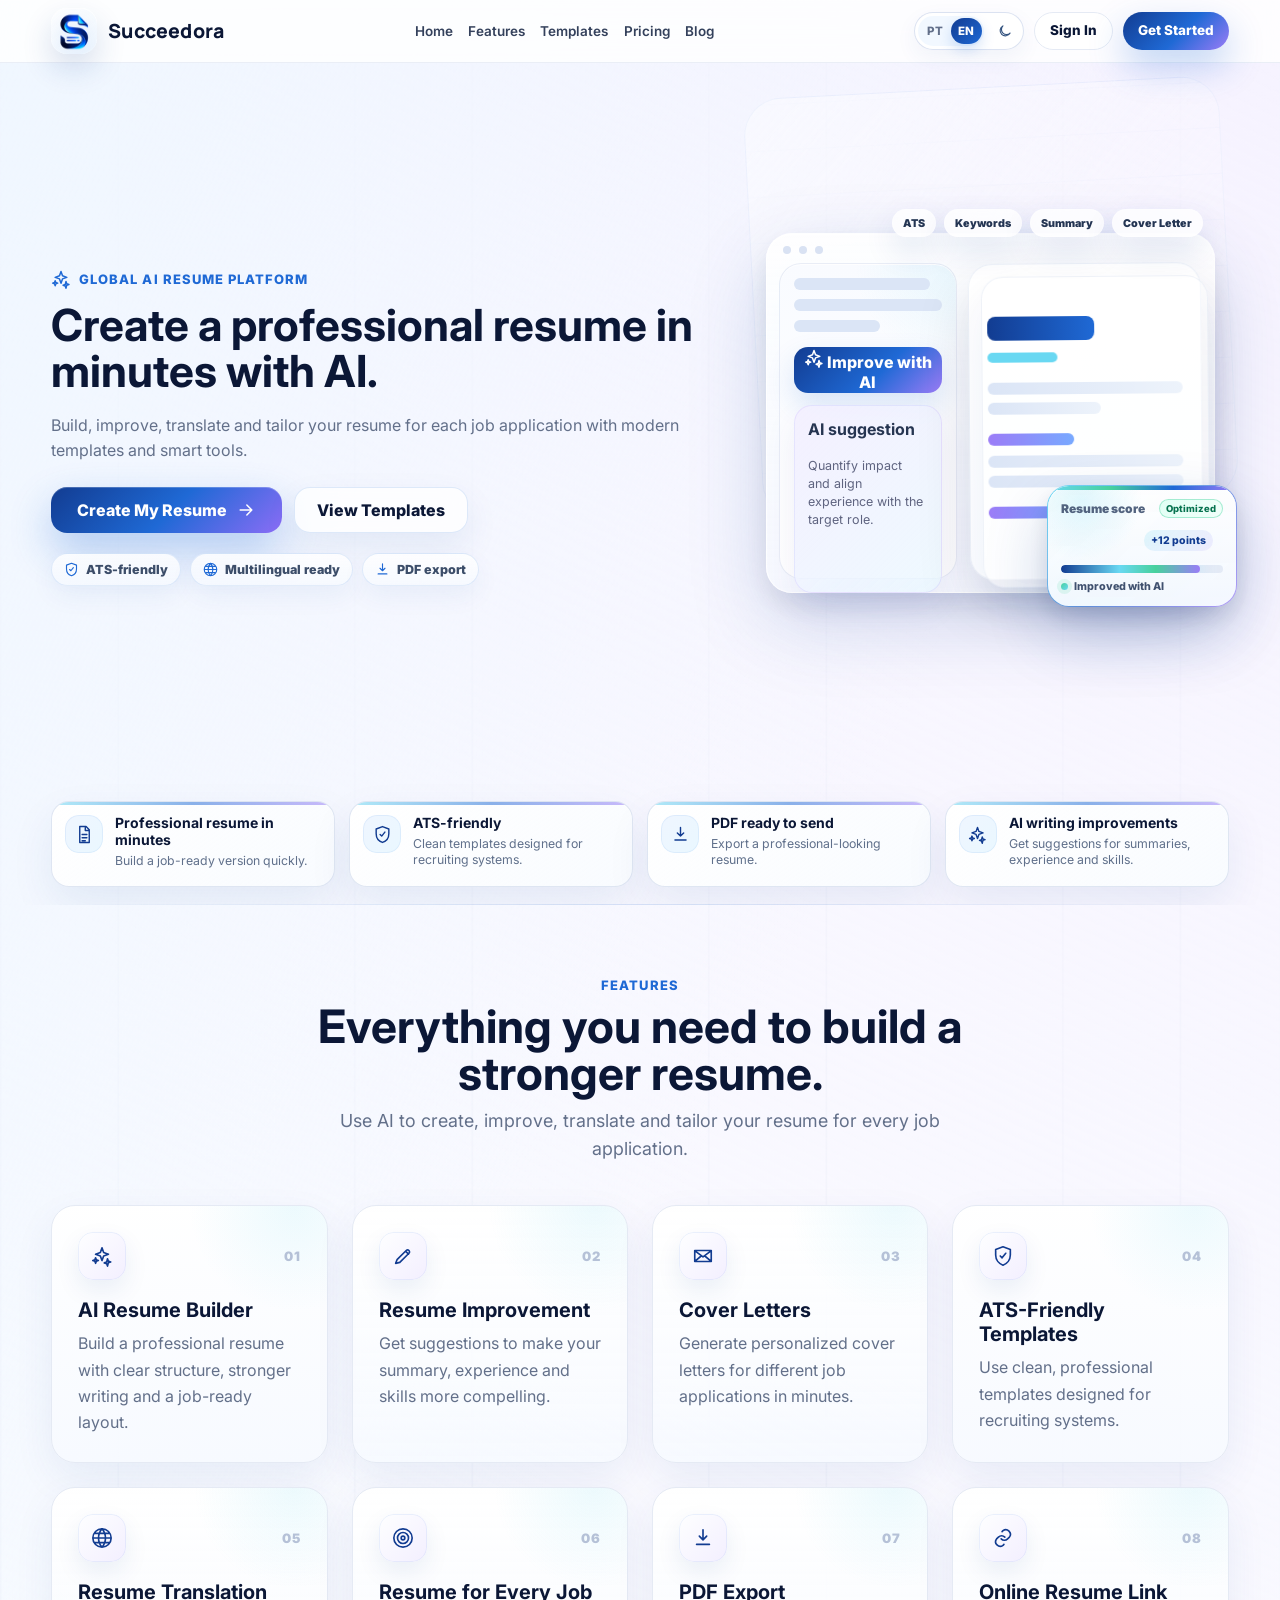
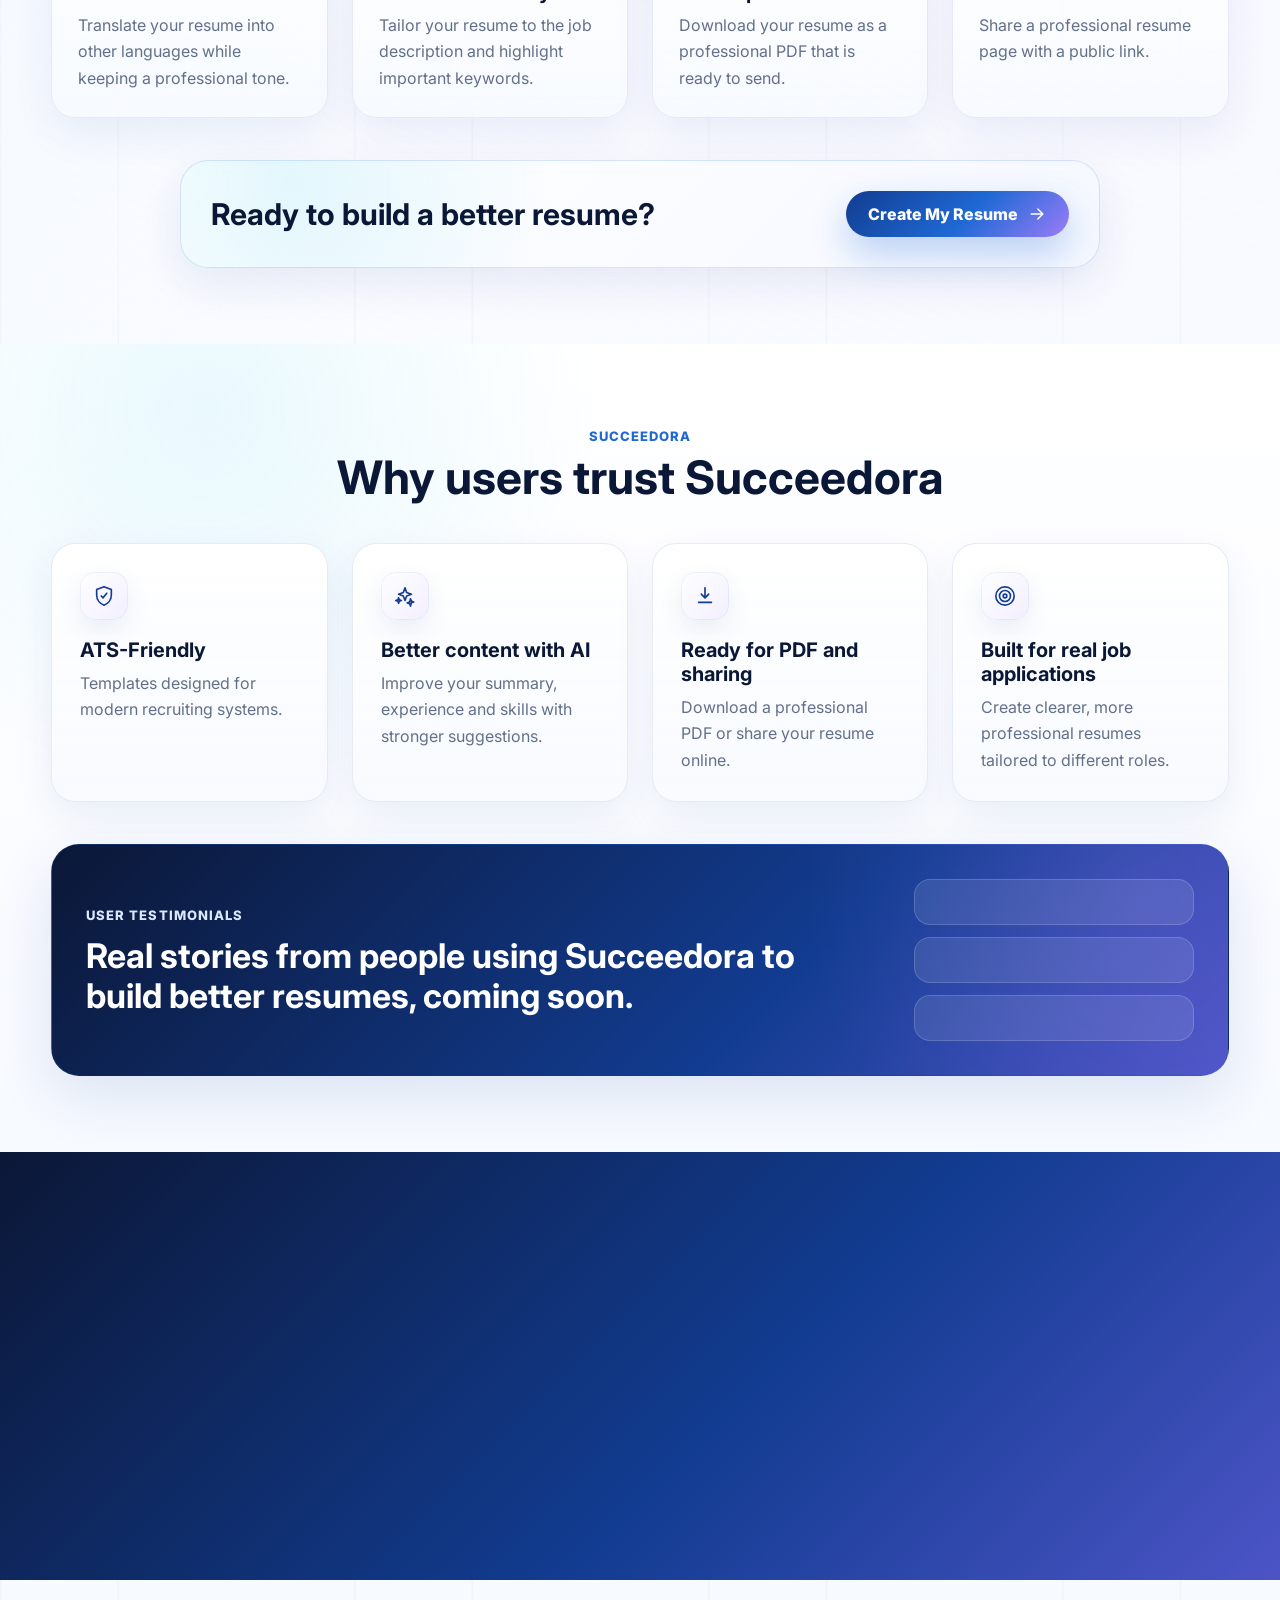
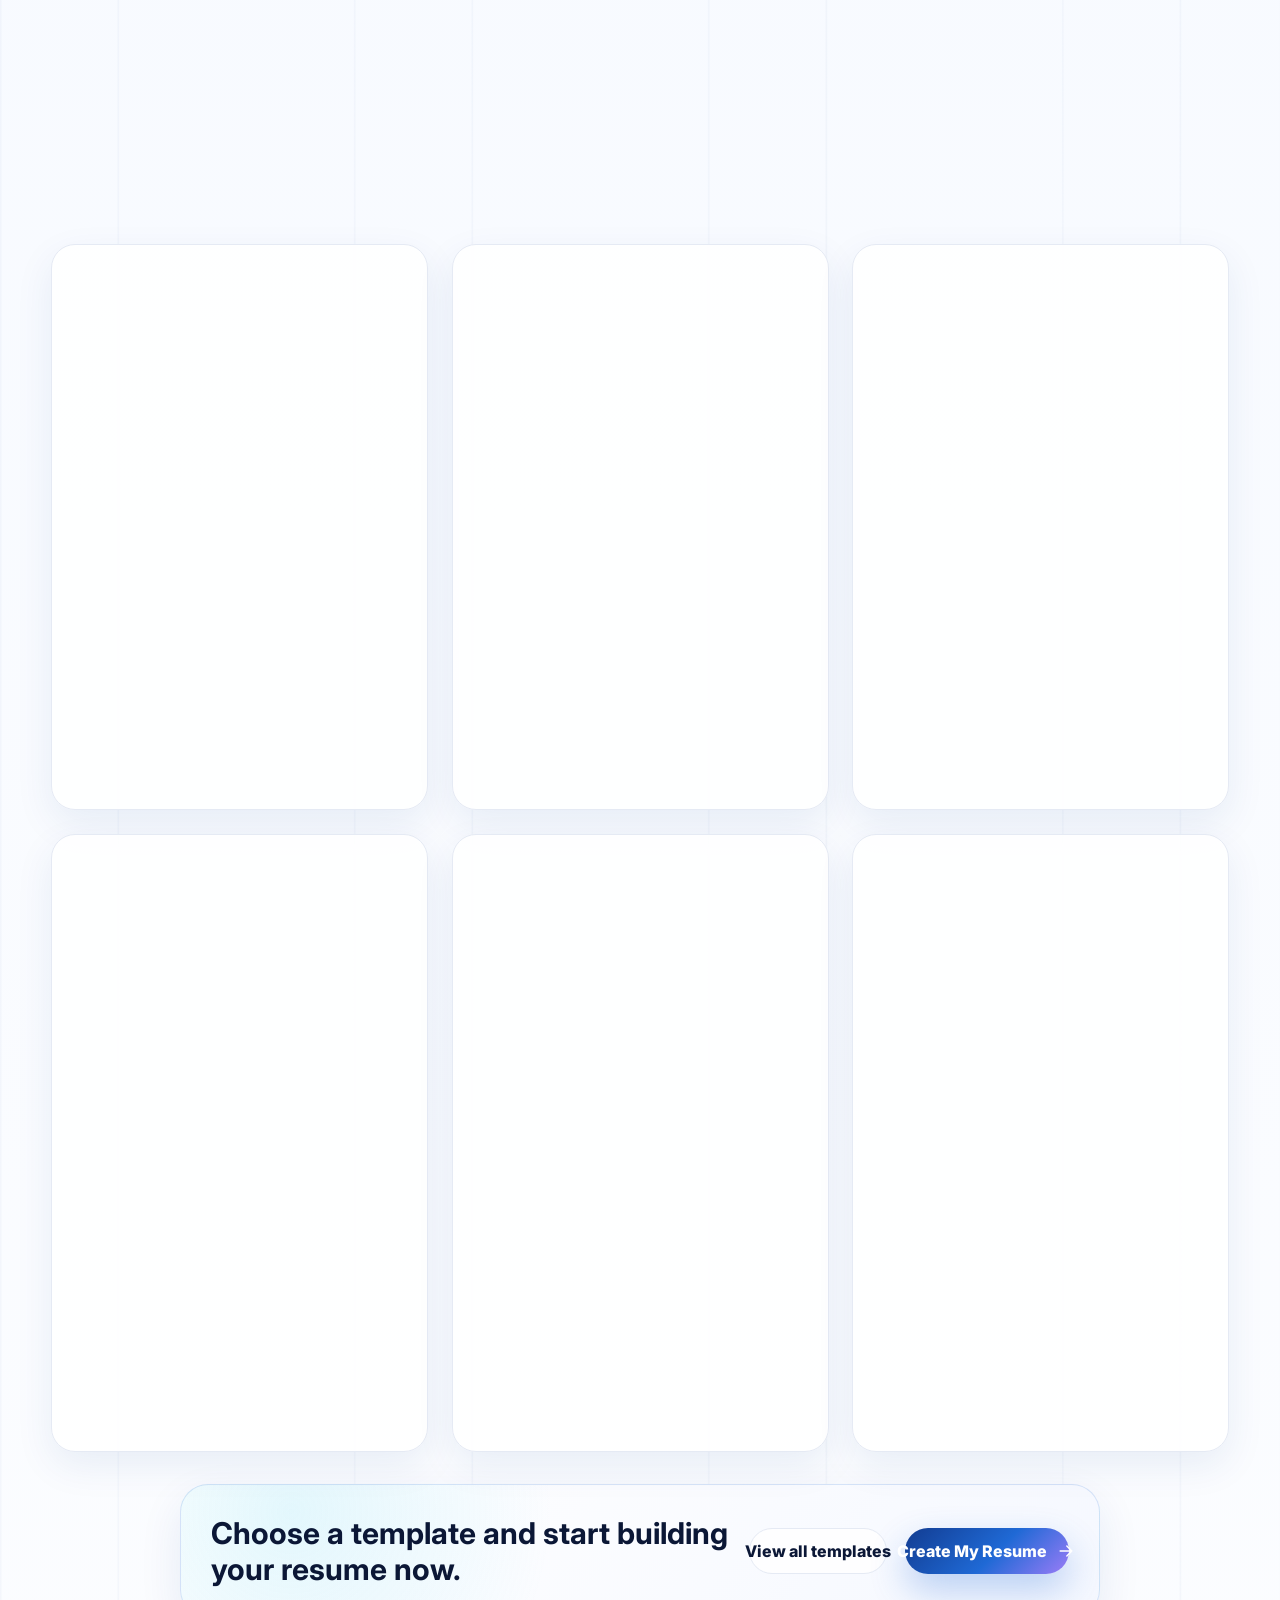
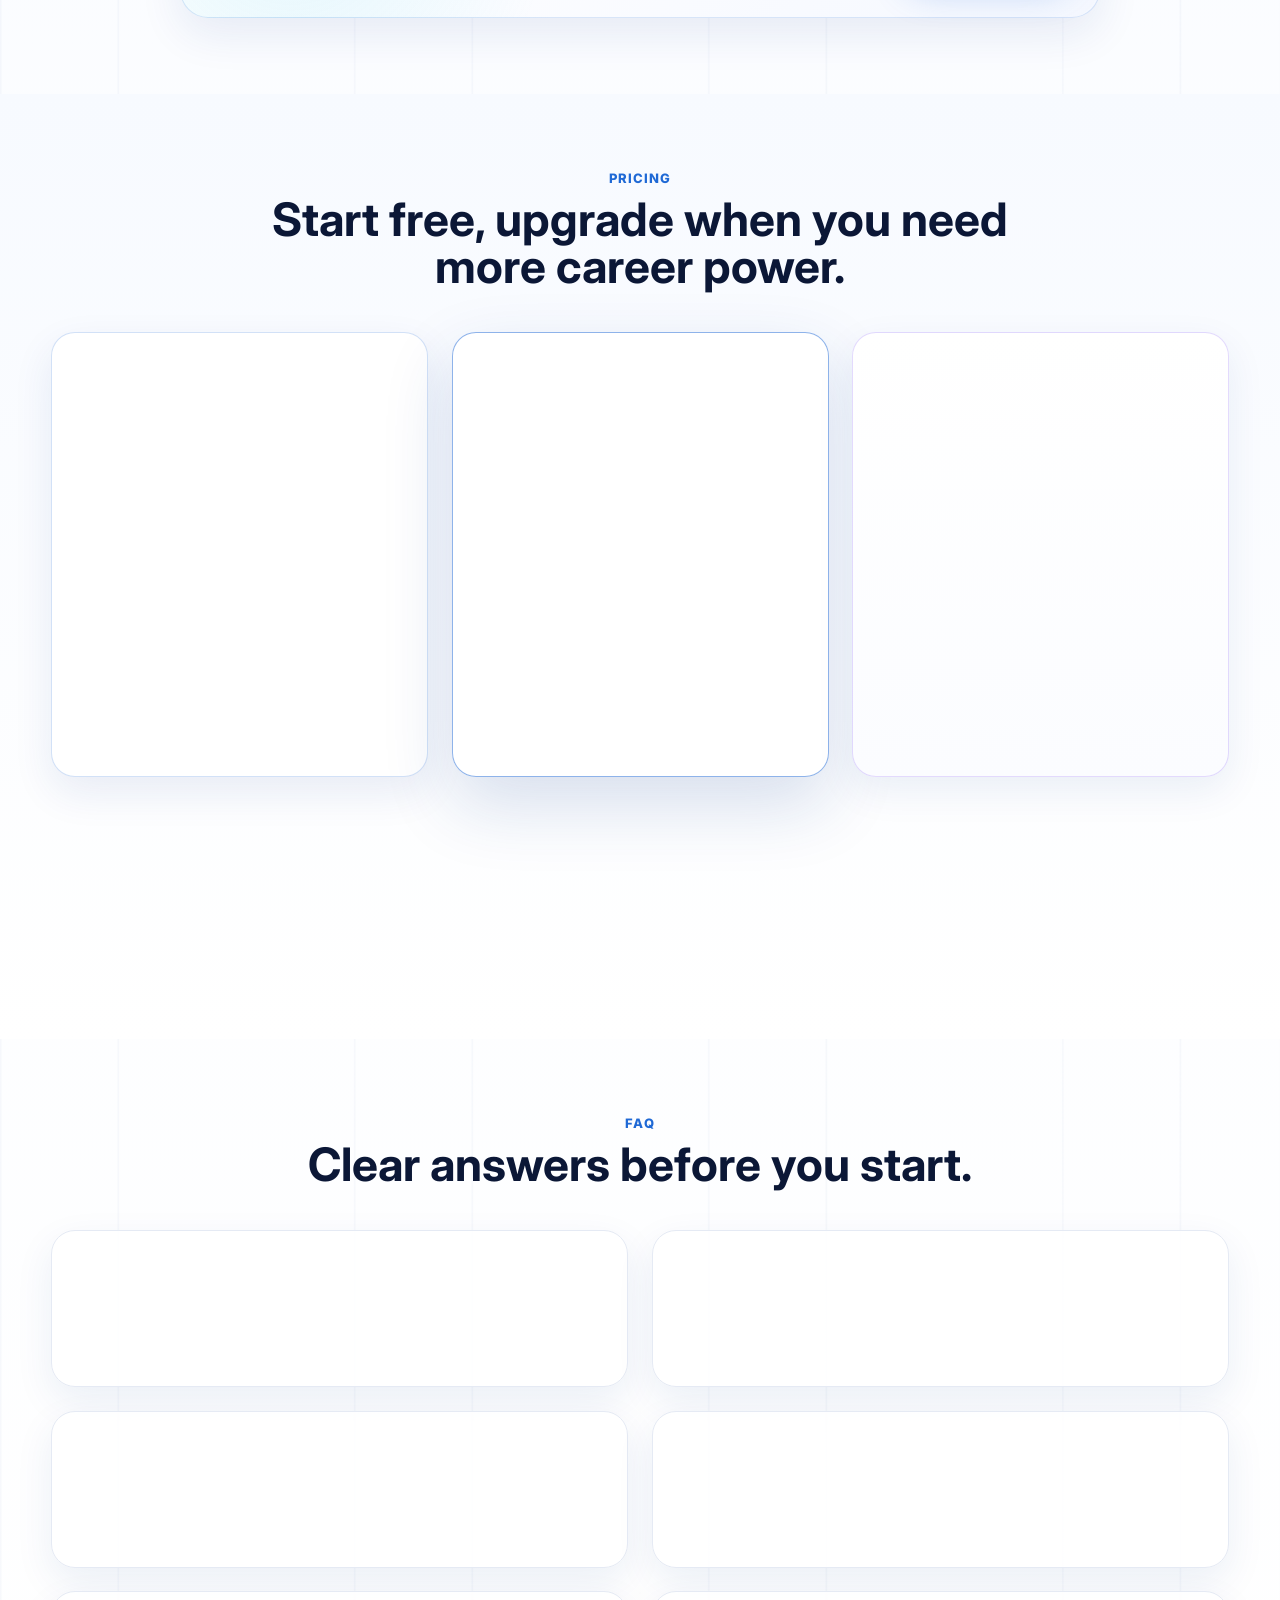
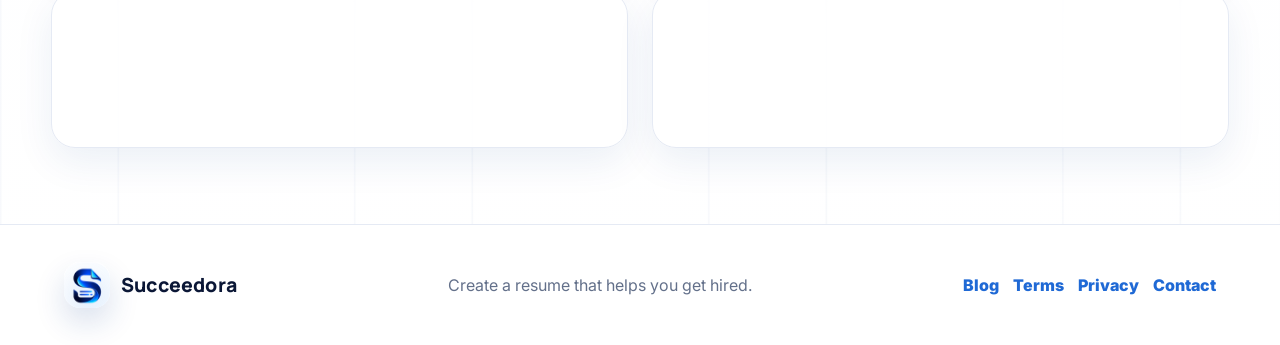
==== en/index.html @ 6a8d5c9b "feat: add dual currency Stripe checkout" ====
<!doctype html>
<html lang="en">
  <head>
    <meta charset="UTF-8" />
    <meta name="viewport" content="width=device-width, initial-scale=1.0" />
    <meta
      name="description"
      content="Create professional resumes, cover letters and organize your job applications with modern templates and smart tools."
    />
    <meta name="robots" content="index, follow" />
    <meta property="og:title" content="Succeedora — Professional Resume Builder" />
    <meta property="og:description" content="Create professional resumes, cover letters and organize your job applications with modern templates and smart tools." />
    <meta property="og:type" content="website" />
    <meta property="og:url" content="https://succeedora.com/en" />
    <meta name="twitter:card" content="summary" />
    <meta name="twitter:title" content="Succeedora — Professional Resume Builder" />
    <meta name="twitter:description" content="Create professional resumes, cover letters and organize your job applications with modern templates and smart tools." />
    <link rel="canonical" href="https://succeedora.com/en" />
    <link rel="alternate" hreflang="pt-BR" href="https://succeedora.com/pt" />
    <link rel="alternate" hreflang="en" href="https://succeedora.com/en" />
    <link rel="alternate" hreflang="x-default" href="https://succeedora.com/" />
    <title>Succeedora — Professional Resume Builder</title>
    <link rel="preconnect" href="https://fonts.googleapis.com" />
    <link rel="preconnect" href="https://fonts.gstatic.com" crossorigin />
    <link
      href="https://fonts.googleapis.com/css2?family=Inter:wght@400;500;600;700;800&family=Manrope:wght@700;800&display=swap"
      rel="stylesheet"
    />
    <link rel="icon" type="image/png" sizes="192x192" href="../assets/brand/succeedora-favicon-192.png" />
    <link rel="apple-touch-icon" sizes="192x192" href="../assets/brand/succeedora-favicon-192.png" />
    <link rel="stylesheet" href="../styles.css" />
    <script>
      window.va = window.va || function () { (window.vaq = window.vaq || []).push(arguments); };
    </script>
    <script>
      window.addEventListener("load", () => {
        if (window.location.protocol !== "http:" && window.location.protocol !== "https:") return;
        const loadScript = (src) => {
          const script = document.createElement("script");
          script.src = src;
          script.defer = true;
          document.head.appendChild(script);
        };
        window.requestIdleCallback ? window.requestIdleCallback(() => {
          loadScript("/_vercel/insights/script.js");
          loadScript("/_vercel/speed-insights/script.js");
        }) : window.setTimeout(() => {
          loadScript("/_vercel/insights/script.js");
          loadScript("/_vercel/speed-insights/script.js");
        }, 1200);
      });
    </script>
  </head>
  <body>
    <div id="app"></div>
    <script src="../app.js"></script>
  </body>
</html>
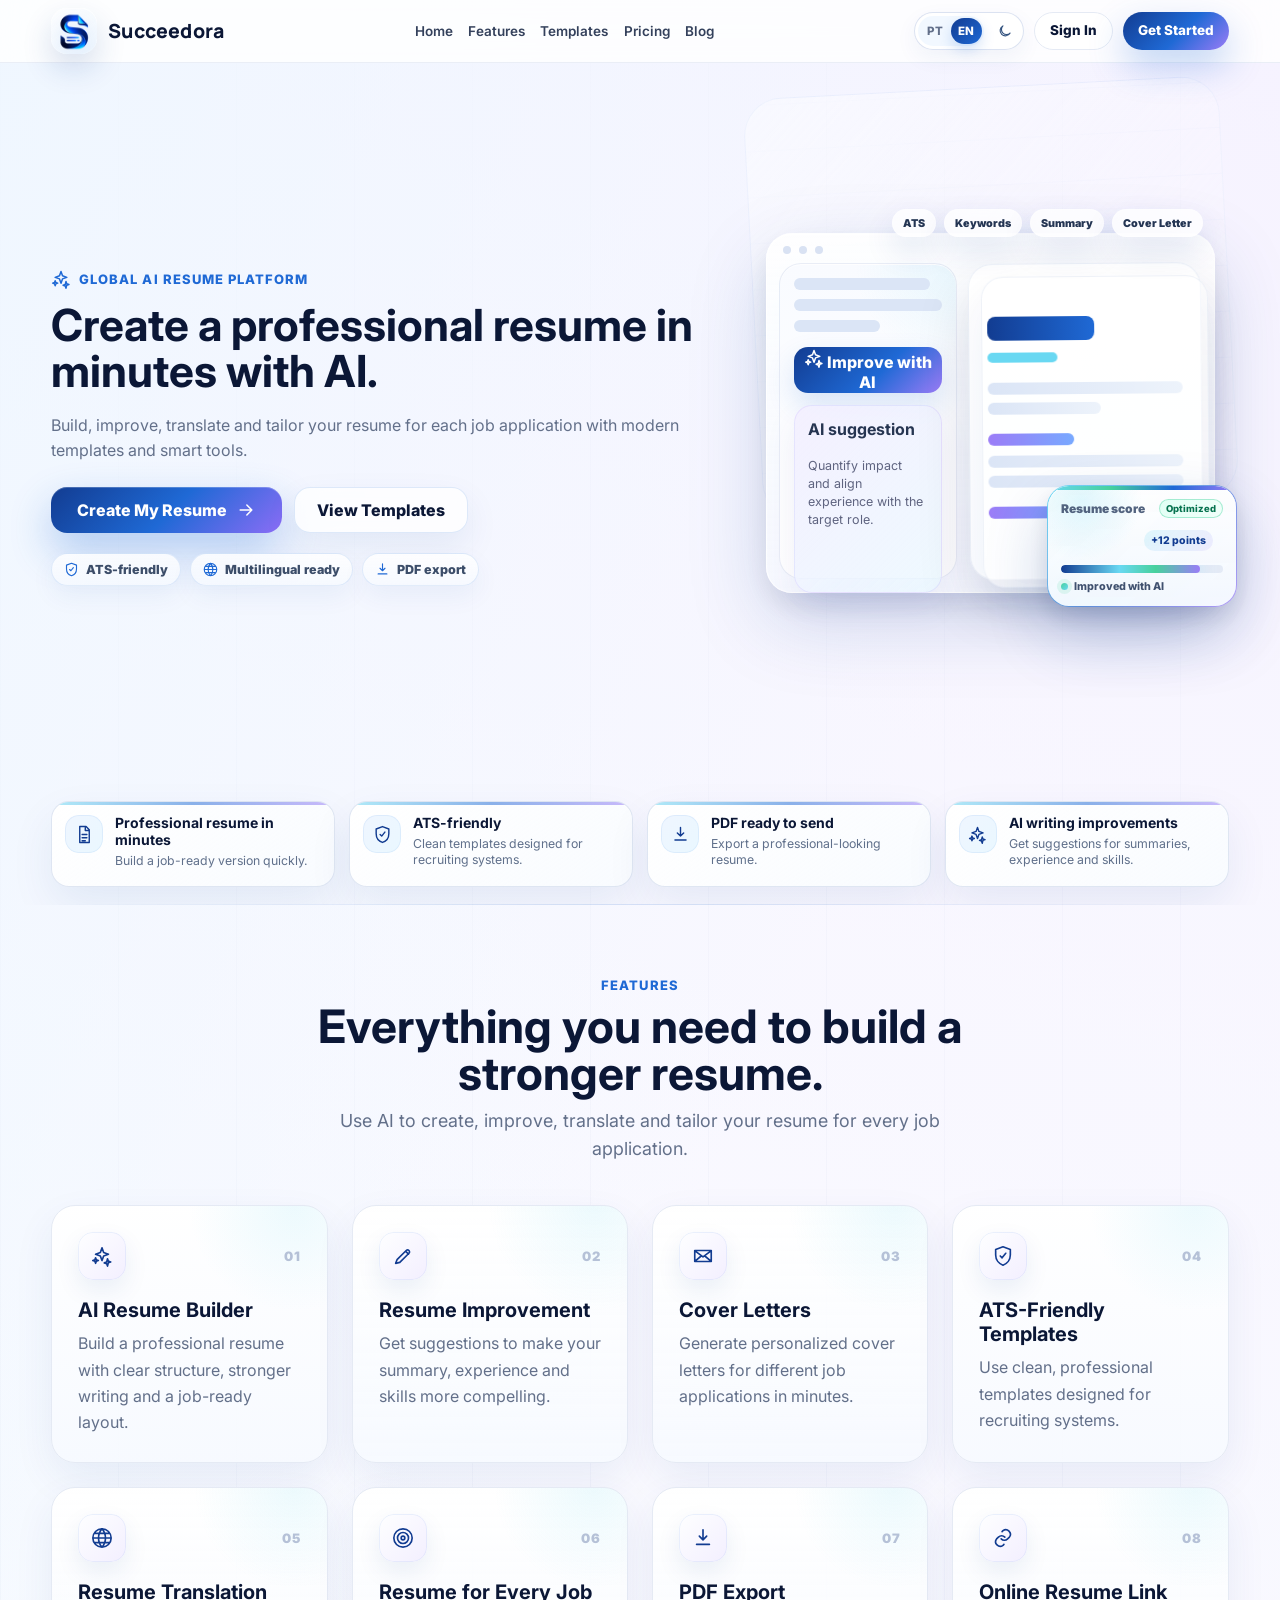
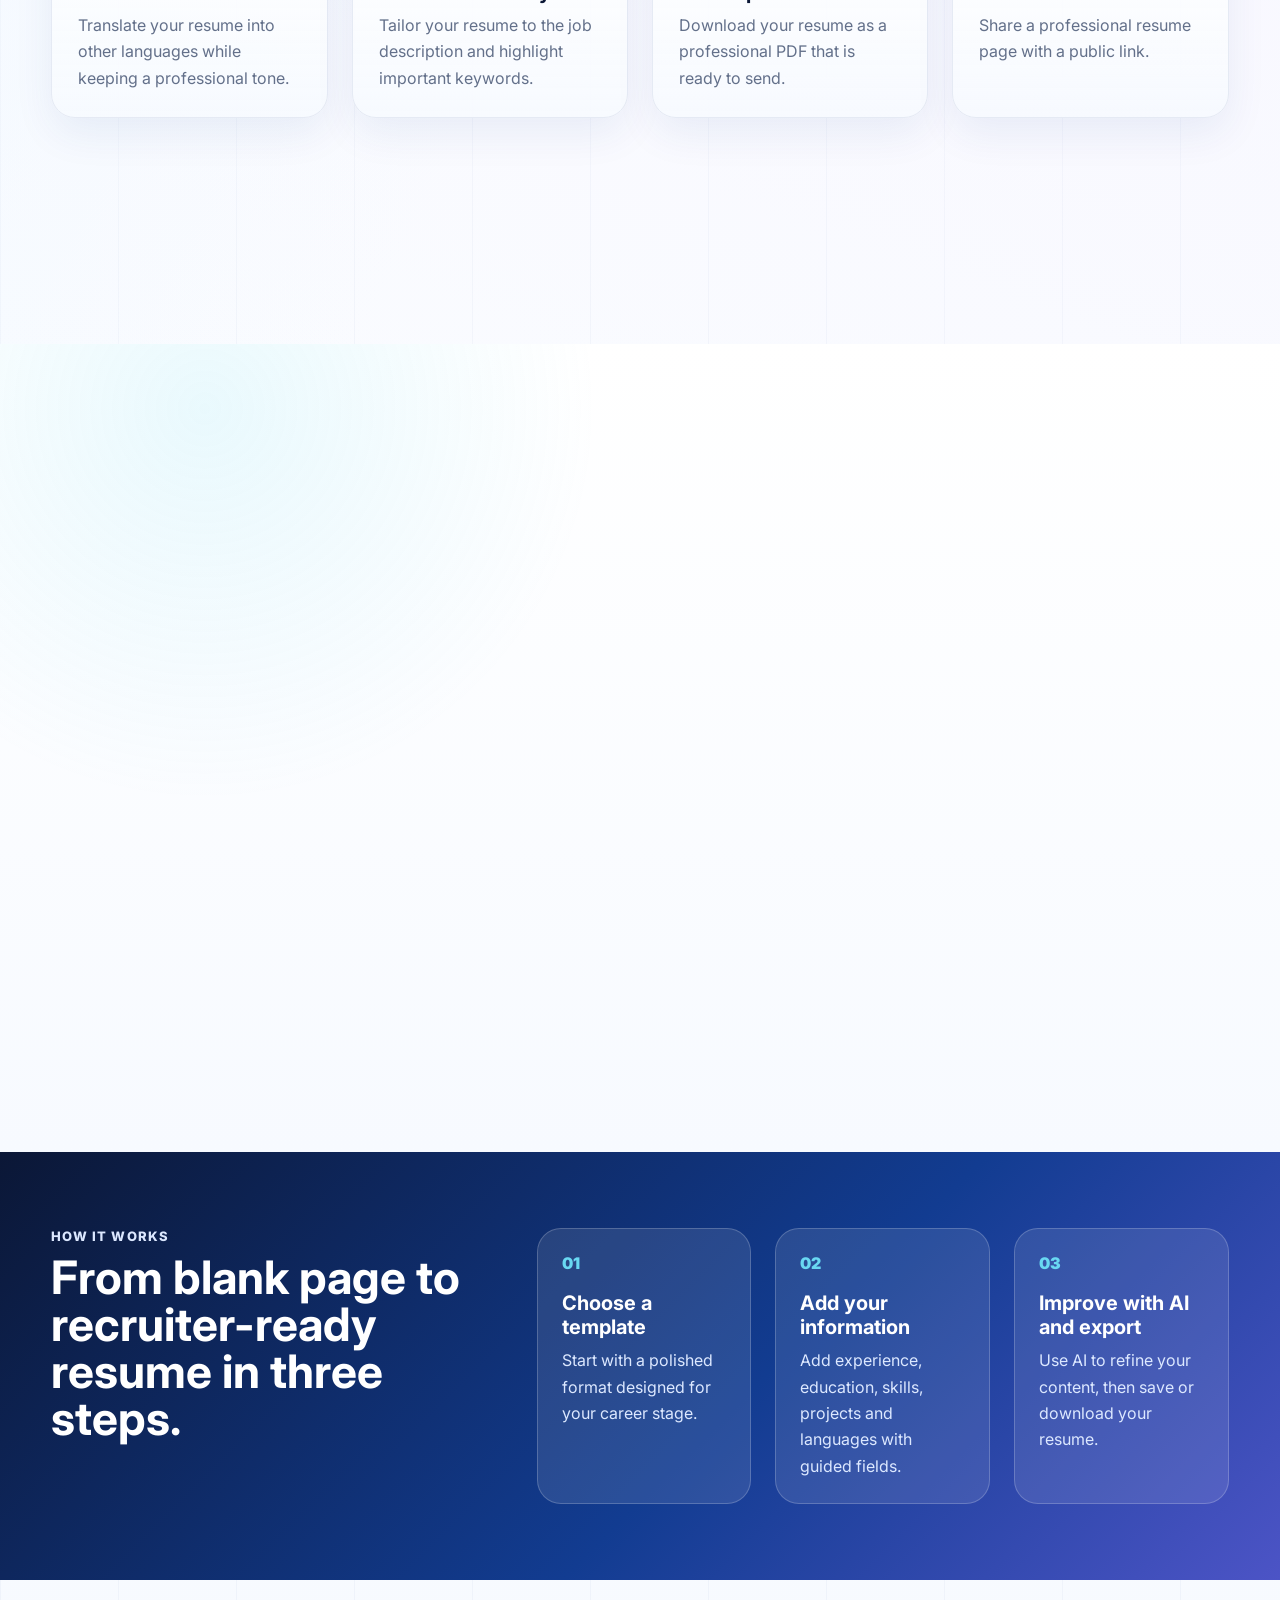
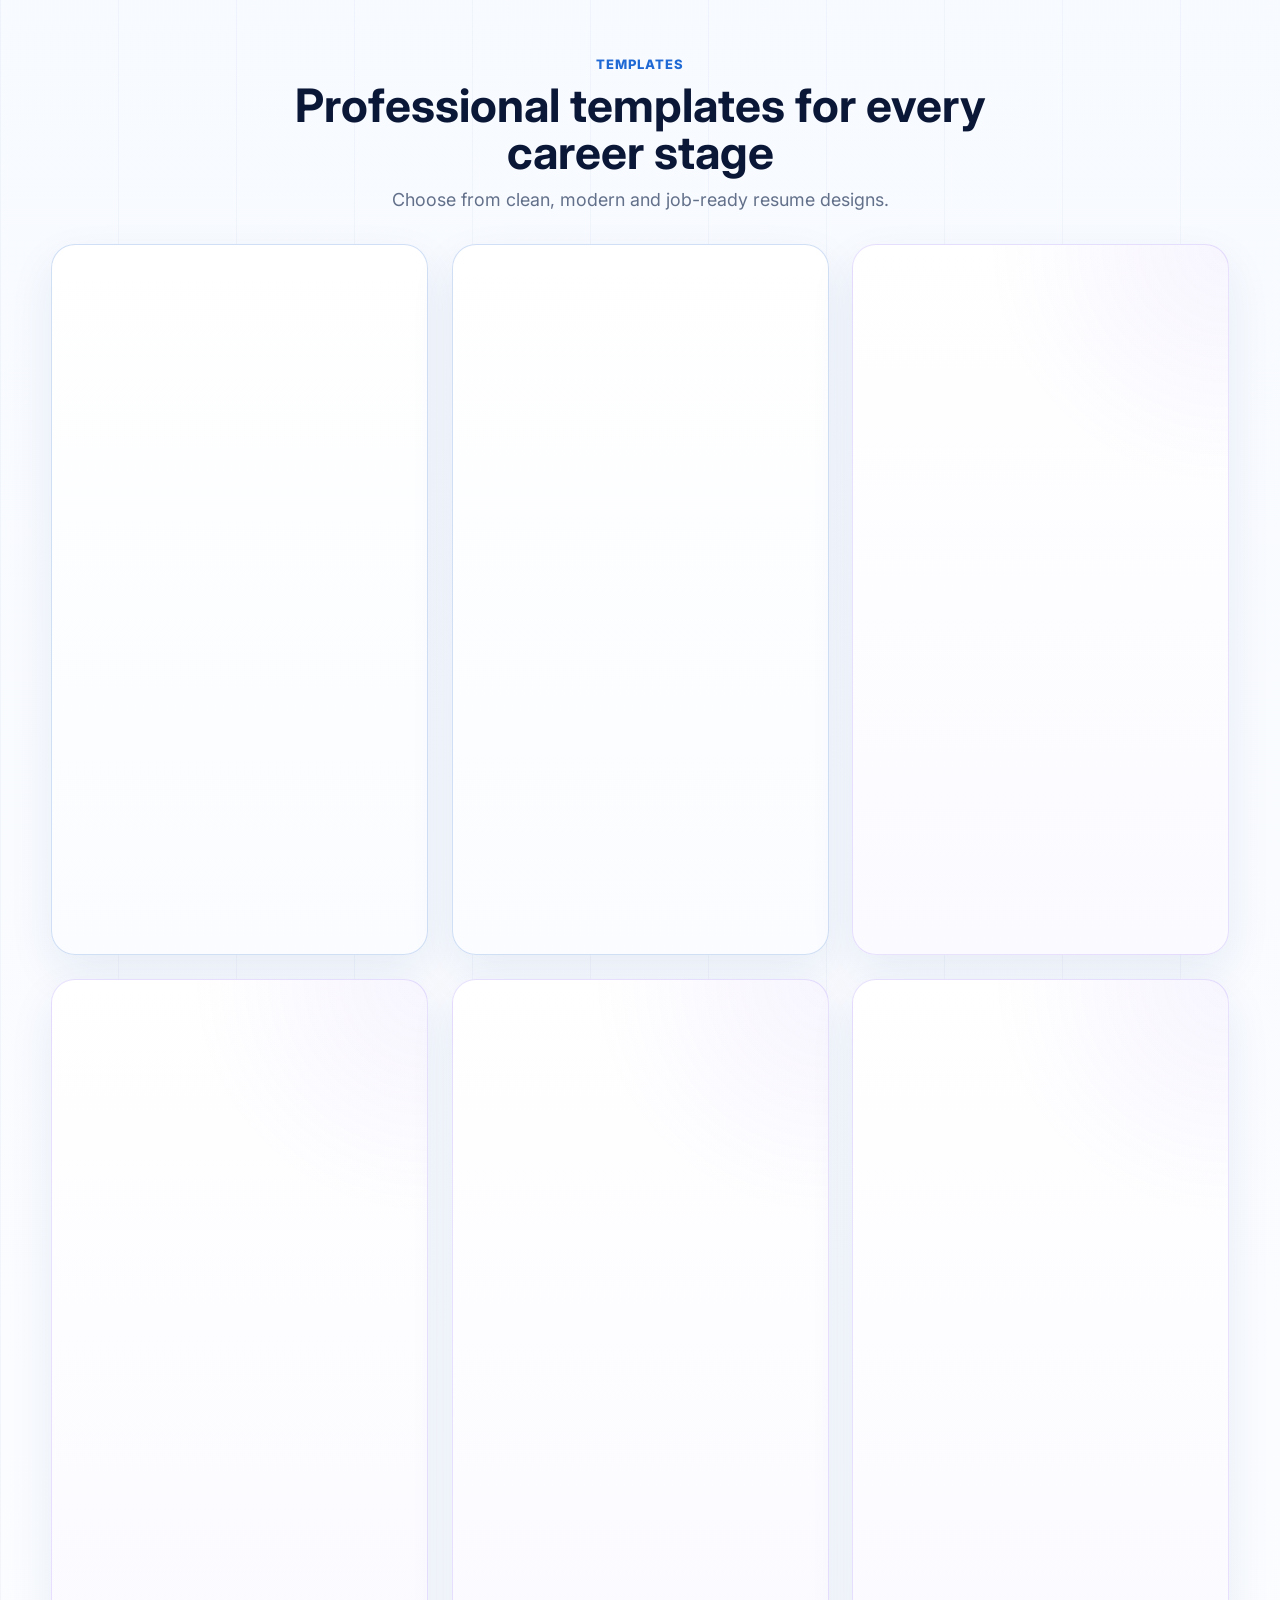
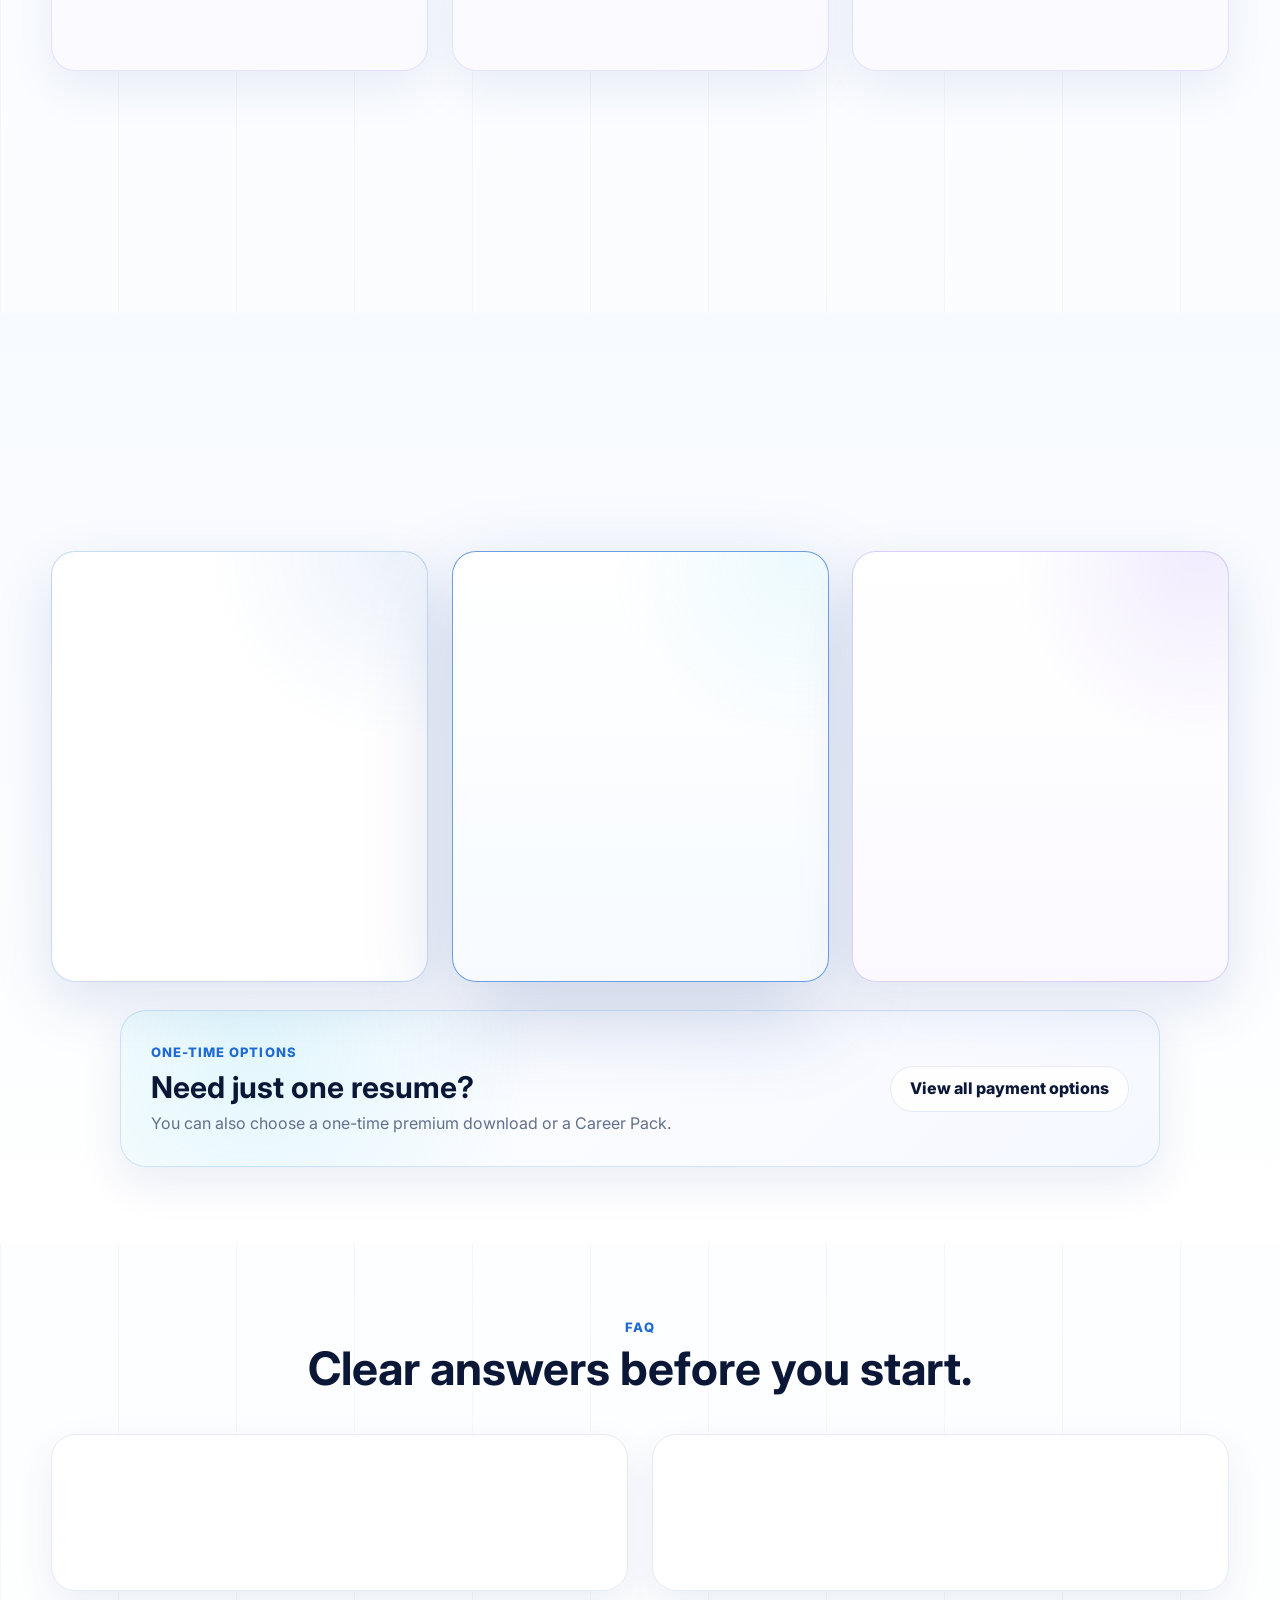
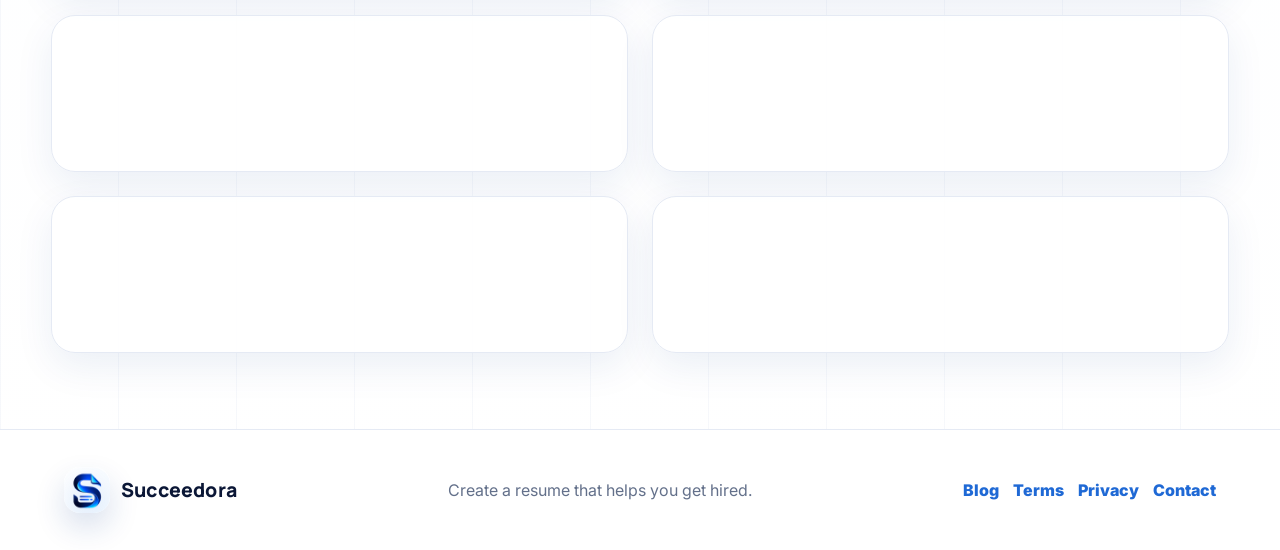
==== commit 1e29750f: "Add resume templates and localized SEO" ====
--- a/en/index.html
+++ b/en/index.html
@@ -5,21 +5,21 @@
     <meta name="viewport" content="width=device-width, initial-scale=1.0" />
     <meta
       name="description"
-      content="Create professional resumes, cover letters and organize your job applications with modern templates and smart tools."
+      content="Create professional resumes, cover letters and smarter job applications with AI. Use modern templates, ATS analysis, translation and PDF export."
     />
     <meta name="robots" content="index, follow" />
-    <meta property="og:title" content="Succeedora — Professional Resume Builder" />
-    <meta property="og:description" content="Create professional resumes, cover letters and organize your job applications with modern templates and smart tools." />
+    <meta property="og:title" content="Succeedora — AI Resume Builder" />
+    <meta property="og:description" content="Create professional resumes, cover letters and smarter job applications with AI. Use modern templates, ATS analysis, translation and PDF export." />
     <meta property="og:type" content="website" />
     <meta property="og:url" content="https://succeedora.com/en" />
     <meta name="twitter:card" content="summary" />
-    <meta name="twitter:title" content="Succeedora — Professional Resume Builder" />
-    <meta name="twitter:description" content="Create professional resumes, cover letters and organize your job applications with modern templates and smart tools." />
+    <meta name="twitter:title" content="Succeedora — AI Resume Builder" />
+    <meta name="twitter:description" content="Create professional resumes, cover letters and smarter job applications with AI. Use modern templates, ATS analysis, translation and PDF export." />
     <link rel="canonical" href="https://succeedora.com/en" />
     <link rel="alternate" hreflang="pt-BR" href="https://succeedora.com/pt" />
     <link rel="alternate" hreflang="en" href="https://succeedora.com/en" />
-    <link rel="alternate" hreflang="x-default" href="https://succeedora.com/" />
-    <title>Succeedora — Professional Resume Builder</title>
+    <link rel="alternate" hreflang="x-default" href="https://succeedora.com/en" />
+    <title>Succeedora — AI Resume Builder</title>
     <link rel="preconnect" href="https://fonts.googleapis.com" />
     <link rel="preconnect" href="https://fonts.gstatic.com" crossorigin />
     <link
--- a/styles.css
+++ b/styles.css
@@ -529,6 +529,7 @@
 }
 
 .hero h1,
+.section-heading h1,
 .section-heading h2,
 .auth-visual h1 {
   margin: 13px 0 0;
@@ -1434,6 +1435,9 @@
 }
 
 #templates .templates-cta {
+  display: grid;
+  grid-template-columns: minmax(0, 1fr) max-content max-content;
+  align-items: center;
   margin-top: clamp(22px, 3vw, 32px);
 }
 
@@ -1441,6 +1445,28 @@
 .templates-cta h3 {
   margin: 0;
   font-size: clamp(22px, 2.4vw, 30px);
+  min-width: 0;
+  overflow-wrap: anywhere;
+}
+
+#templates .templates-cta .primary-button,
+#templates .templates-cta .secondary-button {
+  flex: 0 0 auto;
+  min-width: max-content;
+}
+
+@media (max-width: 920px) {
+  #templates .templates-cta {
+    grid-template-columns: 1fr;
+    justify-items: stretch;
+  }
+
+  #templates .templates-cta .primary-button,
+  #templates .templates-cta .secondary-button {
+    width: 100%;
+    min-width: 0;
+    white-space: normal;
+  }
 }
 
 .trust-section {
@@ -1783,6 +1809,259 @@
   box-shadow: 0 18px 34px rgba(18, 60, 145, 0.16);
 }
 
+.resume-template-card,
+.dashboard-templates .dashboard-template-card {
+  position: relative;
+  gap: 0;
+  border-color: rgba(191, 211, 242, 0.72);
+  background:
+    linear-gradient(180deg, rgba(255, 255, 255, 0.98), rgba(250, 252, 255, 0.98));
+  box-shadow: 0 18px 46px rgba(18, 60, 145, 0.08);
+  transition: transform 0.22s ease, border-color 0.22s ease, box-shadow 0.22s ease, background 0.22s ease;
+}
+
+.resume-template-card[data-template-access="free"],
+.dashboard-templates .dashboard-template-card[data-template-access="free"] {
+  border-color: rgba(191, 211, 242, 0.72);
+}
+
+.resume-template-card[data-template-access="pro"],
+.dashboard-templates .dashboard-template-card[data-template-access="pro"] {
+  border-color: rgba(155, 124, 247, 0.22);
+  background:
+    radial-gradient(circle at 100% 0%, rgba(155, 124, 247, 0.08), transparent 30%),
+    linear-gradient(180deg, #ffffff, #fbfaff);
+}
+
+.resume-template-card[data-template-access="premium"],
+.dashboard-templates .dashboard-template-card[data-template-access="premium"] {
+  border-color: rgba(180, 131, 42, 0.28);
+  background:
+    radial-gradient(circle at 100% 0%, rgba(255, 213, 112, 0.16), transparent 30%),
+    linear-gradient(180deg, #ffffff, #fffdf7);
+  box-shadow: 0 22px 58px rgba(122, 75, 0, 0.09);
+}
+
+.resume-template-card:hover,
+.dashboard-templates .dashboard-template-card:hover {
+  transform: translateY(-5px);
+  border-color: rgba(31, 105, 213, 0.32);
+  box-shadow: 0 28px 72px rgba(18, 60, 145, 0.16);
+}
+
+.resume-template-card[data-template-access="premium"]:hover,
+.dashboard-templates .dashboard-template-card[data-template-access="premium"]:hover {
+  border-color: rgba(180, 131, 42, 0.44);
+  box-shadow: 0 30px 78px rgba(122, 75, 0, 0.14);
+}
+
+.resume-template-card .template-sample-thumb,
+.dashboard-templates .dashboard-template-card .template-sample-thumb {
+  height: clamp(380px, 29vw, 500px);
+  min-height: 0;
+  padding: 10px;
+  border: 1px solid rgba(218, 228, 244, 0.78);
+  border-radius: 20px;
+  background:
+    radial-gradient(circle at 50% 0%, rgba(105, 216, 242, 0.12), transparent 34%),
+    linear-gradient(180deg, #f8fbff, #eef5ff);
+  box-shadow: inset 0 1px 0 rgba(255, 255, 255, 0.72);
+}
+
+.resume-template-card .template-sample-thumb {
+  margin: calc(clamp(14px, 1.8vw, 18px) * -1) calc(clamp(14px, 1.8vw, 18px) * -1) 0;
+  border-radius: var(--radius) var(--radius) 18px 18px;
+  border-top: 0;
+  border-right: 0;
+  border-left: 0;
+}
+
+.dashboard-templates .dashboard-template-card .template-card-topline + .template-sample-thumb {
+  margin-top: 12px;
+}
+
+.resume-template-card .template-sample-thumb .resume-document,
+.dashboard-templates .dashboard-template-card .template-sample-thumb .resume-document {
+  max-width: 100%;
+  max-height: 100%;
+  object-fit: contain;
+}
+
+.resume-template-card .template-card-meta,
+.dashboard-templates .dashboard-template-card > h3,
+.dashboard-templates .dashboard-template-card > p,
+.dashboard-templates .dashboard-template-card > .template-best,
+.dashboard-templates .dashboard-template-card > .template-actions {
+  position: relative;
+  z-index: 1;
+}
+
+.resume-template-card .template-card-meta {
+  gap: 10px;
+  margin-top: 18px;
+}
+
+.resume-template-card h3,
+.dashboard-templates .dashboard-template-card h3 {
+  margin-top: 18px;
+  color: var(--ink);
+  font-size: clamp(20px, 1.45vw, 24px);
+  line-height: 1.15;
+}
+
+.resume-template-card p,
+.dashboard-templates .dashboard-template-card p {
+  color: #5f6d86;
+  font-size: 14.3px;
+  line-height: 1.5;
+}
+
+.resume-template-card .template-best,
+.dashboard-templates .dashboard-template-card .template-best {
+  color: #6c7891;
+  font-size: 13px;
+  line-height: 1.42;
+}
+
+.template-card-badges,
+.dashboard-templates .template-card-topline {
+  gap: 8px;
+}
+
+.template-card-badges span,
+.template-badge {
+  border: 1px solid rgba(31, 105, 213, 0.1);
+  box-shadow: none;
+  letter-spacing: 0;
+}
+
+.template-card-badges > :first-child,
+.dashboard-templates .template-card-topline > :first-child {
+  color: #1f3f77;
+  background: #eef5ff;
+}
+
+.template-card-badges .free,
+.template-badge.free {
+  border-color: rgba(13, 107, 84, 0.14);
+  color: #0c6a54;
+  background: linear-gradient(135deg, #e9f8f3, #f7fffc);
+}
+
+.template-card-badges .pro,
+.template-badge.pro {
+  border-color: rgba(91, 63, 198, 0.14);
+  color: #5b3fc6;
+  background: linear-gradient(135deg, #f1edff, #fbfaff);
+}
+
+.template-card-badges .premium,
+.template-badge.premium {
+  border-color: rgba(151, 106, 22, 0.2);
+  color: #7a4b00;
+  background: linear-gradient(135deg, #fff7db, #f5e3a8);
+  box-shadow: inset 0 0 0 1px rgba(255, 255, 255, 0.42);
+}
+
+.resume-template-card .template-actions,
+.dashboard-templates .dashboard-template-card .template-actions {
+  gap: 10px;
+  margin-top: 16px;
+}
+
+.resume-template-card .template-actions .small,
+.dashboard-templates .dashboard-template-card .template-actions .small {
+  flex: 1 1 128px;
+  min-height: 42px;
+  border-radius: 999px;
+  font-weight: 850;
+}
+
+.dashboard-templates .dashboard-template-card .template-actions .locked-action {
+  flex-basis: 168px;
+}
+
+@media (max-width: 980px) {
+  .resume-template-card .template-sample-thumb,
+  .dashboard-templates .dashboard-template-card .template-sample-thumb {
+    height: clamp(340px, 54vw, 470px);
+  }
+}
+
+@media (max-width: 680px) {
+  .public-templates-page,
+  .public-templates-page .section-heading,
+  .public-templates-page .template-catalog-tools,
+  .public-templates-page .template-filter-row,
+  .public-templates-page .template-grid,
+  .public-templates-page .template-card {
+    width: 100%;
+    max-width: 100%;
+    min-width: 0;
+  }
+
+  .public-templates-page .section-heading h1,
+  .public-templates-page .section-heading p {
+    justify-self: stretch;
+    width: 100%;
+    max-width: 100%;
+    overflow-wrap: anywhere;
+  }
+
+  .public-templates-page .template-card h3,
+  .public-templates-page .template-card p,
+  .public-templates-page .template-best {
+    width: 100%;
+    max-width: 100%;
+  }
+
+  .public-templates-page .section-heading h1 {
+    font-size: clamp(30px, 8.4vw, 38px);
+    line-height: 1.12;
+  }
+
+  .public-templates-page .template-filter-row {
+    justify-content: flex-start;
+    overflow: hidden;
+  }
+
+  .resume-template-card,
+  .dashboard-templates .dashboard-template-card {
+    padding: 14px;
+    border-radius: 22px;
+  }
+
+  .resume-template-card .template-sample-thumb,
+  .dashboard-templates .dashboard-template-card .template-sample-thumb {
+    height: clamp(330px, 92vw, 460px);
+    margin-right: -14px;
+    margin-left: -14px;
+    padding: 8px;
+  }
+
+  .dashboard-templates .dashboard-template-card .template-sample-thumb {
+    margin-right: 0;
+    margin-left: 0;
+  }
+
+  .resume-template-card h3,
+  .dashboard-templates .dashboard-template-card h3 {
+    font-size: 20px;
+  }
+
+  .resume-template-card .template-actions,
+  .dashboard-templates .dashboard-template-card .template-actions {
+    align-items: stretch;
+    flex-direction: column;
+  }
+
+  .resume-template-card .template-actions .small,
+  .dashboard-templates .dashboard-template-card .template-actions .small {
+    flex: 1 1 auto;
+    width: 100%;
+  }
+}
+
 .template-doc-head {
   display: grid;
   gap: 5px;
@@ -3113,13 +3392,30 @@
 }
 
 .pricing-section .homepage-price-card {
-  background: rgba(255, 255, 255, 0.96);
+  padding: clamp(26px, 2.7vw, 36px);
+  border-color: rgba(31, 105, 213, 0.26);
+  background:
+    radial-gradient(circle at 92% 0%, rgba(105, 216, 242, 0.12), transparent 34%),
+    linear-gradient(180deg, #ffffff, #f7fbff);
+  box-shadow: 0 22px 58px rgba(18, 60, 145, 0.13);
+}
+
+.pricing-section .homepage-price-card::before {
+  opacity: 1;
+  height: 6px;
+  background: linear-gradient(90deg, rgba(31, 105, 213, 0.72), rgba(105, 216, 242, 0.58));
+}
+
+.pricing-section .homepage-price-card:hover {
+  border-color: rgba(31, 105, 213, 0.42);
+  box-shadow: 0 30px 78px rgba(18, 60, 145, 0.18);
 }
 
 .pricing-section .homepage-price-card[data-plan="free"] {
-  border-color: rgba(31, 105, 213, 0.2);
-  background: #fff;
-  box-shadow: 0 16px 40px rgba(18, 60, 145, 0.09);
+  border-color: rgba(31, 105, 213, 0.24);
+  background:
+    radial-gradient(circle at 92% 0%, rgba(31, 105, 213, 0.08), transparent 34%),
+    #fff;
 }
 
 .pricing-section .homepage-price-card[data-plan="free"] h3,
@@ -3132,7 +3428,19 @@
 }
 
 .pricing-section .homepage-price-card[data-plan="premium"] {
-  background: linear-gradient(180deg, #ffffff, #fbfcff);
+  border-color: rgba(155, 124, 247, 0.36);
+  background:
+    radial-gradient(circle at 92% 0%, rgba(155, 124, 247, 0.14), transparent 34%),
+    linear-gradient(180deg, #ffffff, #fbf9ff);
+}
+
+.pricing-section .homepage-price-card.featured {
+  border-color: rgba(31, 105, 213, 0.64);
+  box-shadow: 0 34px 88px rgba(18, 60, 145, 0.22);
+}
+
+.pricing-section .homepage-price-card .full {
+  min-height: 50px;
 }
 
 .faq-grid {
@@ -3843,6 +4151,57 @@
   margin: 0;
   color: var(--muted);
   line-height: 1.65;
+}
+
+.contact-layout {
+  grid-template-columns: minmax(0, 1.08fr) minmax(260px, 0.92fr);
+  align-items: start;
+}
+
+.contact-form,
+.contact-info-list {
+  display: grid;
+  gap: 14px;
+}
+
+.contact-form {
+  padding: clamp(18px, 3vw, 26px);
+  border: 1px solid rgba(31, 105, 213, 0.1);
+  border-radius: 24px;
+  background: linear-gradient(180deg, #ffffff, #f8fbff);
+}
+
+.contact-form h2 {
+  margin: 0;
+}
+
+.contact-form label {
+  display: grid;
+  gap: 7px;
+  color: var(--ink);
+  font-weight: 850;
+}
+
+.contact-form input,
+.contact-form textarea {
+  width: 100%;
+  min-height: 46px;
+  padding: 0 13px;
+  border: 1px solid var(--line);
+  border-radius: 14px;
+  color: var(--ink);
+  background: #fff;
+}
+
+.contact-form textarea {
+  min-height: 138px;
+  padding: 13px;
+  resize: vertical;
+  line-height: 1.55;
+}
+
+.contact-info-list article:last-child {
+  border-bottom: 0;
 }
 
 .legal-contact {
@@ -4063,6 +4422,23 @@
     linear-gradient(180deg, rgba(16, 27, 52, 0.84), rgba(10, 18, 36, 0.74));
 }
 
+:root[data-theme="dark"] .contact-form,
+:root[data-theme="dark"] .contact-form input,
+:root[data-theme="dark"] .contact-form textarea {
+  border-color: rgba(163, 183, 220, 0.2);
+  background: rgba(18, 31, 59, 0.88);
+}
+
+:root[data-theme="dark"] .contact-form label {
+  color: #f4f8ff;
+}
+
+:root[data-theme="dark"] .google-auth-button {
+  border-color: rgba(163, 183, 220, 0.2);
+  color: #f4f8ff;
+  background: rgba(18, 31, 59, 0.88);
+}
+
 :root[data-theme="dark"] .editor-panel,
 :root[data-theme="dark"] .editor-form,
 :root[data-theme="dark"] .suggestion-card,
@@ -4402,6 +4778,10 @@
     min-width: 0;
   }
 
+  .contact-layout {
+    grid-template-columns: 1fr;
+  }
+
   .pricing-hero h1 {
     font-size: clamp(34px, 10vw, 42px);
     line-height: 1.08;
@@ -4475,8 +4855,13 @@
     flex-direction: column;
   }
 
-  .letter-editor-head .secondary-button {
+  .letter-editor-head .cover-letter-ai-button {
     width: 100%;
+  }
+
+  .cover-letter-ai-primary,
+  .cover-letter-ai-tools {
+    grid-template-columns: 1fr;
   }
 
   .ai-input-panel,
@@ -4944,7 +5329,8 @@
 }
 
 .dashboard-monetization .pricing-tabs {
-  justify-self: start;
+  justify-self: center;
+  margin-inline: auto;
 }
 
 .dashboard-monetization .currency-switcher {
@@ -5245,6 +5631,62 @@
   flex: 1;
   height: 1px;
   background: var(--line);
+}
+
+.auth-divider {
+  display: flex;
+  align-items: center;
+  gap: 12px;
+  margin: 18px 0;
+  color: var(--muted);
+  font-size: 12px;
+  font-weight: 900;
+  text-transform: uppercase;
+}
+
+.auth-divider::before,
+.auth-divider::after {
+  content: "";
+  flex: 1;
+  height: 1px;
+  background: var(--line);
+}
+
+.google-auth-button {
+  display: inline-flex;
+  align-items: center;
+  justify-content: center;
+  gap: 11px;
+  width: 100%;
+  min-height: 50px;
+  padding: 0 18px;
+  border: 1px solid rgba(191, 211, 242, 0.84);
+  border-radius: 16px;
+  color: #172033;
+  background:
+    linear-gradient(180deg, #ffffff, #f8fbff);
+  box-shadow: 0 14px 32px rgba(18, 60, 145, 0.08);
+  cursor: pointer;
+  font-weight: 900;
+  transition: transform 160ms ease, border-color 160ms ease, box-shadow 160ms ease;
+}
+
+.google-auth-button:hover {
+  border-color: rgba(31, 105, 213, 0.28);
+  box-shadow: 0 18px 42px rgba(18, 60, 145, 0.12);
+  transform: translateY(-1px);
+}
+
+.google-auth-button:disabled {
+  cursor: progress;
+  opacity: 0.78;
+  transform: none;
+}
+
+.google-icon {
+  width: 20px;
+  height: 20px;
+  flex: 0 0 auto;
 }
 
 .auth-form,
@@ -5340,6 +5782,28 @@
   color: #9f3a45;
   background: #fff4f6;
   font-weight: 800;
+}
+
+.turnstile-widget {
+  display: none;
+  min-width: 0;
+}
+
+.turnstile-widget[data-turnstile-state="rendered"],
+.turnstile-widget[data-turnstile-state="ready"],
+.turnstile-widget[data-turnstile-state="expired"],
+.turnstile-widget[data-turnstile-state="error"],
+.turnstile-widget[data-turnstile-state="blocked"] {
+  display: grid;
+}
+
+.turnstile-widget-box {
+  min-height: 65px;
+}
+
+.turnstile-widget[data-turnstile-state="error"] .turnstile-widget-box,
+.turnstile-widget[data-turnstile-state="blocked"] .turnstile-widget-box {
+  min-height: 65px;
 }
 
 .auth-success {
@@ -5731,6 +6195,33 @@
   gap: 12px;
 }
 
+.dashboard-guide-link {
+  align-items: center;
+  background: #fff;
+  border: 1px solid rgba(37, 99, 235, 0.16);
+  border-radius: 999px;
+  color: var(--muted);
+  cursor: pointer;
+  display: inline-flex;
+  font: inherit;
+  font-size: 13px;
+  font-weight: 800;
+  gap: 7px;
+  min-height: 38px;
+  padding: 0 13px;
+  white-space: nowrap;
+}
+
+.dashboard-guide-link:hover {
+  background: #eef5ff;
+  color: var(--blue);
+}
+
+.dashboard-guide-link .icon {
+  height: 16px;
+  width: 16px;
+}
+
 .dashboard-search {
   display: flex;
   align-items: center;
@@ -5842,6 +6333,172 @@
 .user-dropdown button:hover {
   color: var(--blue);
   background: #eef5ff;
+}
+
+.template-preview-dialog.onboarding-guide-dialog {
+  width: min(calc(100vw - 64px), 760px);
+  height: auto;
+  max-height: min(720px, calc(100dvh - 56px));
+  overflow: hidden;
+}
+
+.onboarding-guide-header {
+  align-items: flex-start;
+  padding: 18px 22px 14px;
+}
+
+.onboarding-guide-header h2 {
+  margin: 6px 0 6px;
+  font-size: clamp(22px, 1.8vw, 29px);
+  line-height: 1.12;
+  letter-spacing: 0;
+}
+
+.onboarding-guide-header p {
+  max-width: 620px;
+  font-size: clamp(14px, 1.05vw, 15.5px);
+  line-height: 1.38;
+}
+
+.onboarding-guide-steps {
+  display: grid;
+  gap: 8px;
+  min-height: 0;
+  overflow: auto;
+  padding: 12px 22px 14px;
+  scrollbar-width: thin;
+  scrollbar-color: rgba(31, 105, 213, 0.26) transparent;
+}
+
+.onboarding-guide-step {
+  align-items: center;
+  background: linear-gradient(180deg, #ffffff 0%, #f8fbff 100%);
+  border: 1px solid rgba(37, 99, 235, 0.16);
+  border-radius: 16px;
+  display: grid;
+  gap: 12px;
+  grid-template-columns: 46px 1fr;
+  min-height: 74px;
+  padding: 11px 14px;
+  box-shadow: 0 12px 32px rgba(25, 70, 144, 0.04);
+}
+
+.onboarding-guide-step-icon {
+  align-items: center;
+  background: #eef5ff;
+  border: 1px solid rgba(37, 99, 235, 0.14);
+  border-radius: 15px;
+  color: var(--blue);
+  display: inline-flex;
+  height: 46px;
+  justify-content: center;
+  width: 46px;
+}
+
+.onboarding-guide-step-icon .icon {
+  height: 20px;
+  width: 20px;
+}
+
+.onboarding-guide-step small {
+  color: var(--blue);
+  display: block;
+  font-size: 12px;
+  font-weight: 900;
+  line-height: 1;
+  margin-bottom: 6px;
+}
+
+.onboarding-guide-step h3 {
+  color: var(--ink);
+  font-size: 18px;
+  line-height: 1.14;
+  margin: 0 0 4px;
+}
+
+.onboarding-guide-step p {
+  color: var(--muted);
+  font-size: 14px;
+  line-height: 1.32;
+  margin: 0;
+}
+
+.onboarding-guide-actions {
+  gap: 12px;
+  justify-content: center;
+  padding: 10px 22px;
+}
+
+.onboarding-guide-actions .primary-button,
+.onboarding-guide-actions .secondary-button,
+.onboarding-guide-actions .ghost-button {
+  min-height: 44px;
+  padding-inline: 22px;
+  font-size: 14px;
+  white-space: nowrap;
+}
+
+@media (max-height: 760px) and (min-width: 720px) {
+  .template-preview-dialog.onboarding-guide-dialog {
+    width: min(calc(100vw - 72px), 700px);
+    max-height: min(620px, calc(100dvh - 48px));
+  }
+
+  .onboarding-guide-header {
+    padding: 14px 20px 10px;
+  }
+
+  .onboarding-guide-header h2 {
+    margin-block: 4px 5px;
+    font-size: clamp(21px, 1.55vw, 26px);
+  }
+
+  .onboarding-guide-header p {
+    max-width: 580px;
+    font-size: 13.5px;
+    line-height: 1.3;
+  }
+
+  .onboarding-guide-steps {
+    gap: 7px;
+    padding: 10px 20px 10px;
+  }
+
+  .onboarding-guide-step {
+    grid-template-columns: 42px 1fr;
+    min-height: 64px;
+    padding: 9px 12px;
+  }
+
+  .onboarding-guide-step-icon {
+    height: 42px;
+    width: 42px;
+  }
+
+  .onboarding-guide-step-icon .icon {
+    height: 18px;
+    width: 18px;
+  }
+
+  .onboarding-guide-step h3 {
+    font-size: 16px;
+  }
+
+  .onboarding-guide-step p {
+    font-size: 13px;
+    line-height: 1.26;
+  }
+
+  .onboarding-guide-actions {
+    padding: 8px 20px;
+  }
+
+  .onboarding-guide-actions .primary-button,
+  .onboarding-guide-actions .secondary-button,
+  .onboarding-guide-actions .ghost-button {
+    min-height: 40px;
+    padding-inline: 18px;
+  }
 }
 
 .dashboard-content,
@@ -8219,6 +8876,7 @@
 }
 
 .resume-document {
+  position: relative;
   box-sizing: border-box;
   flex: 0 0 auto;
   min-height: auto;
@@ -8229,6 +8887,56 @@
   box-shadow: var(--shadow);
   font-size: 14px;
   overflow: hidden;
+}
+
+.resume-document.has-brand-watermark > :not(.resume-brand-watermark):not(.pdf-brand-watermark) {
+  position: relative;
+  z-index: 1;
+}
+
+.resume-brand-watermark,
+.pdf-brand-watermark {
+  position: absolute;
+  inset: clamp(42px, 6vw, 68px);
+  z-index: 0;
+  overflow: visible;
+  pointer-events: none;
+  user-select: none;
+}
+
+.resume-brand-watermark-diagonal,
+.pdf-brand-watermark-diagonal {
+  position: absolute;
+  left: 50%;
+  top: 50%;
+  width: 88%;
+  transform: translate(-50%, -50%) rotate(-24deg);
+  color: rgba(31, 105, 213, 0.075);
+  font-size: clamp(24px, 4.4vw, 42px);
+  font-weight: 900;
+  letter-spacing: 0.02em;
+  line-height: 1;
+  text-align: center;
+  white-space: nowrap;
+}
+
+.resume-brand-watermark-seal,
+.pdf-brand-watermark-seal {
+  position: absolute;
+  right: 0;
+  bottom: 0;
+  max-width: 90%;
+  padding: 5px 10px;
+  border: 1px solid rgba(31, 105, 213, 0.16);
+  border-radius: 999px;
+  color: rgba(11, 23, 54, 0.45);
+  background: rgba(255, 255, 255, 0.74);
+  font-size: 10px;
+  font-weight: 800;
+  line-height: 1.2;
+  overflow-wrap: anywhere;
+  text-align: center;
+  white-space: normal;
 }
 
 .resume-document [hidden] {
@@ -8251,6 +8959,7 @@
 }
 
 .pdf-export-page {
+  position: relative;
   box-sizing: border-box;
   width: var(--resume-page-width-print, 210mm);
   height: var(--resume-page-height-print, 297mm);
@@ -8264,6 +8973,11 @@
   -webkit-print-color-adjust: exact;
 }
 
+.pdf-fit-export-document > .pdf-brand-watermark,
+.pdf-export-document > .pdf-brand-watermark {
+  inset: 18mm 18mm;
+}
+
 .pdf-preview-export-page {
   padding: 0 !important;
 }
@@ -8293,6 +9007,7 @@
 
 .pdf-fit-export-content {
   position: relative;
+  z-index: 1;
   width: 100%;
   height: 100%;
   overflow: hidden;
@@ -8312,6 +9027,8 @@
 }
 
 .pdf-export-content {
+  position: relative;
+  z-index: 1;
   width: 100%;
   height: 100%;
   overflow: visible;
@@ -8422,13 +9139,19 @@
   border-left-width: 3.2mm;
 }
 
-.pdf-brand-footer {
-  margin-top: 24px;
-  padding-top: 10px;
-  border-top: 1px solid #e5eaf4;
-  color: #7a87a0;
-  font-size: 11px;
-  text-align: center;
+.pdf-brand-watermark-diagonal {
+  color: rgba(31, 105, 213, 0.07);
+  font-size: 31pt;
+  width: 88%;
+}
+
+.pdf-brand-watermark-seal {
+  padding: 3.2pt 6.5pt;
+  border-color: rgba(31, 105, 213, 0.16);
+  color: rgba(11, 23, 54, 0.5);
+  background: rgba(255, 255, 255, 0.78);
+  font-size: 7.25pt;
+  max-width: 88%;
 }
 
 @page resume-a4 {
@@ -9165,6 +9888,291 @@
 
 .pdf-export-document.resume-template-clean-start-ats ul {
   margin-top: 1.4mm !important;
+  padding-left: 4.8mm !important;
+}
+
+.resume-template-clean-start-ats.clean-start-ats-resume,
+.resume-document.resume-template-simple-ats.simple-ats-resume {
+  text-rendering: geometricPrecision;
+}
+
+.resume-template-clean-start-ats.clean-start-ats-resume p,
+.resume-template-clean-start-ats.clean-start-ats-resume li,
+.resume-template-clean-start-ats.clean-start-ats-resume span,
+.resume-template-clean-start-ats.clean-start-ats-resume strong,
+.resume-document.resume-template-simple-ats.simple-ats-resume p,
+.resume-document.resume-template-simple-ats.simple-ats-resume li,
+.resume-document.resume-template-simple-ats.simple-ats-resume span,
+.resume-document.resume-template-simple-ats.simple-ats-resume strong {
+  hyphens: none;
+  overflow-wrap: break-word;
+  word-break: normal;
+}
+
+.resume-template-clean-start-ats .clean-start-summary p,
+.resume-document.resume-template-simple-ats.simple-ats-resume .simple-ats-summary p {
+  max-width: 100%;
+}
+
+.resume-template-clean-start-ats .clean-start-skill-line,
+.resume-document.resume-template-simple-ats.simple-ats-resume .simple-ats-skill-text {
+  display: block;
+  color: #2f3a4d;
+}
+
+.resume-template-clean-start-ats .clean-start-skill-line span,
+.resume-document.resume-template-simple-ats.simple-ats-resume .simple-ats-skill-text span {
+  display: inline;
+  padding: 0;
+  border: 0;
+  background: transparent;
+  box-shadow: none;
+  white-space: normal;
+}
+
+.resume-template-clean-start-ats .clean-start-skill-line span::after,
+.resume-document.resume-template-simple-ats.simple-ats-resume .simple-ats-skill-text span::after {
+  content: ", ";
+}
+
+.resume-template-clean-start-ats .clean-start-skill-line span:last-child::after,
+.resume-document.resume-template-simple-ats.simple-ats-resume .simple-ats-skill-text span:last-child::after {
+  content: ".";
+}
+
+.resume-template-clean-start-ats .clean-start-line-list p,
+.resume-template-clean-start-ats .clean-start-project-item p,
+.resume-document.resume-template-simple-ats.simple-ats-resume .simple-ats-text-list p,
+.resume-document.resume-template-simple-ats.simple-ats-resume .simple-ats-project-list p {
+  overflow-wrap: break-word;
+}
+
+.pdf-export-document.resume-template-clean-start-ats .clean-start-skill-line,
+.pdf-export-document.resume-template-simple-ats.simple-ats-resume .simple-ats-skill-text {
+  line-height: 1.38 !important;
+}
+
+.pdf-export-document.resume-template-clean-start-ats .clean-start-skill-line span,
+.pdf-export-document.resume-template-simple-ats.simple-ats-resume .simple-ats-skill-text span {
+  white-space: normal !important;
+}
+
+.resume-document.resume-template-clean-basic-free.clean-basic-free-resume {
+  display: block;
+  padding: 46px 66px 42px;
+  border: 0;
+  border-radius: 0;
+  color: #111827;
+  background: #ffffff;
+  box-shadow: 0 18px 44px rgba(17, 24, 39, 0.1);
+  font-family: Inter, Arial, Helvetica, sans-serif;
+  text-rendering: geometricPrecision;
+}
+
+.resume-document-shell[data-preview-scaled="true"] .resume-document.resume-template-clean-basic-free.clean-basic-free-resume {
+  padding: 46px 66px 42px;
+}
+
+.resume-document.resume-template-clean-basic-free.clean-basic-free-resume header,
+.resume-document.resume-template-clean-basic-free.clean-basic-free-resume section {
+  display: block;
+  width: auto;
+  min-width: 0;
+  margin: 0;
+  padding: 0;
+  border: 0;
+  background: transparent;
+  box-shadow: none;
+}
+
+.resume-document.resume-template-clean-basic-free.clean-basic-free-resume .clean-basic-header {
+  padding-bottom: 20px;
+}
+
+.resume-document.resume-template-clean-basic-free.clean-basic-free-resume h2 {
+  margin: 0 0 6px;
+  color: #123a6f;
+  font-size: 39px;
+  font-weight: 850;
+  line-height: 1.08;
+  letter-spacing: 0;
+}
+
+.resume-document.resume-template-clean-basic-free.clean-basic-free-resume header strong {
+  display: block;
+  margin: 0;
+  color: #1f2937;
+  font-size: 18px;
+  font-weight: 500;
+  line-height: 1.35;
+}
+
+.resume-document.resume-template-clean-basic-free.clean-basic-free-resume .clean-basic-contact-line {
+  margin-top: 17px;
+  color: #374151;
+  font-size: 12.5px;
+  font-weight: 500;
+  line-height: 1.45;
+  overflow-wrap: anywhere;
+}
+
+.resume-document.resume-template-clean-basic-free.clean-basic-free-resume section {
+  margin-top: 15px;
+  break-inside: avoid;
+}
+
+.resume-document.resume-template-clean-basic-free.clean-basic-free-resume h3 {
+  margin: 0 0 9px;
+  padding-bottom: 5px;
+  border-bottom: 1.4px solid rgba(59, 130, 246, 0.78);
+  color: #1e3a8a;
+  font-size: 16px;
+  font-weight: 800;
+  letter-spacing: 0;
+  line-height: 1.25;
+  text-transform: none;
+  break-after: avoid;
+}
+
+.resume-document.resume-template-clean-basic-free.clean-basic-free-resume p,
+.resume-document.resume-template-clean-basic-free.clean-basic-free-resume li,
+.resume-document.resume-template-clean-basic-free.clean-basic-free-resume span,
+.resume-document.resume-template-clean-basic-free.clean-basic-free-resume em {
+  color: #1f2937;
+  font-size: 12.5px;
+  line-height: 1.46;
+  letter-spacing: 0;
+  hyphens: none;
+  overflow-wrap: break-word;
+  word-break: normal;
+}
+
+.resume-document.resume-template-clean-basic-free.clean-basic-free-resume .clean-basic-entry {
+  display: grid;
+  gap: 3px;
+  break-inside: avoid;
+}
+
+.resume-document.resume-template-clean-basic-free.clean-basic-free-resume .clean-basic-entry + .clean-basic-entry {
+  margin-top: 14px;
+}
+
+.resume-document.resume-template-clean-basic-free.clean-basic-free-resume .clean-basic-entry-head {
+  display: grid;
+  grid-template-columns: minmax(0, 1fr) max-content;
+  gap: 16px;
+  align-items: baseline;
+}
+
+.resume-document.resume-template-clean-basic-free.clean-basic-free-resume .clean-basic-entry-head p {
+  margin: 0;
+}
+
+.resume-document.resume-template-clean-basic-free.clean-basic-free-resume .clean-basic-entry-head strong,
+.resume-document.resume-template-clean-basic-free.clean-basic-free-resume .clean-basic-project-item strong {
+  color: #111827;
+  font-size: 13px;
+  font-weight: 800;
+  line-height: 1.35;
+}
+
+.resume-document.resume-template-clean-basic-free.clean-basic-free-resume .clean-basic-entry-head em,
+.resume-document.resume-template-clean-basic-free.clean-basic-free-resume .clean-basic-meta {
+  color: #4b5563;
+  font-style: normal;
+  font-weight: 500;
+}
+
+.resume-document.resume-template-clean-basic-free.clean-basic-free-resume ul {
+  display: block;
+  margin: 7px 0 0;
+  padding-left: 18px;
+}
+
+.resume-document.resume-template-clean-basic-free.clean-basic-free-resume li {
+  margin: 3px 0;
+  padding-left: 1px;
+}
+
+.resume-document.resume-template-clean-basic-free.clean-basic-free-resume .clean-basic-skill-line,
+.resume-document.resume-template-clean-basic-free.clean-basic-free-resume .clean-basic-inline-list {
+  display: block;
+  margin: 0;
+}
+
+.resume-document.resume-template-clean-basic-free.clean-basic-free-resume .clean-basic-skill-line span,
+.resume-document.resume-template-clean-basic-free.clean-basic-free-resume .clean-basic-inline-list span {
+  display: inline;
+  min-height: 0;
+  padding: 0;
+  border: 0;
+  border-radius: 0;
+  color: #1f2937;
+  background: transparent;
+  box-shadow: none;
+  font-size: 12.5px;
+  font-weight: 400;
+  line-height: 1.46;
+  white-space: normal;
+}
+
+.resume-document.resume-template-clean-basic-free.clean-basic-free-resume .clean-basic-skill-line span::after,
+.resume-document.resume-template-clean-basic-free.clean-basic-free-resume .clean-basic-inline-list span::after {
+  content: " \2022  ";
+  color: #4b5563;
+}
+
+.resume-document.resume-template-clean-basic-free.clean-basic-free-resume .clean-basic-skill-line span:last-child::after,
+.resume-document.resume-template-clean-basic-free.clean-basic-free-resume .clean-basic-inline-list span:last-child::after {
+  content: "";
+}
+
+.resume-document.resume-template-clean-basic-free.clean-basic-free-resume .clean-basic-project-list {
+  display: grid;
+  gap: 8px;
+}
+
+.resume-document.resume-template-clean-basic-free.clean-basic-free-resume .clean-basic-project-item {
+  display: grid;
+  gap: 2px;
+  break-inside: avoid;
+}
+
+.resume-document.resume-template-clean-basic-free.clean-basic-free-resume .clean-basic-project-item p {
+  margin: 0;
+}
+
+.pdf-export-document.resume-template-clean-basic-free.clean-basic-free-resume {
+  display: block !important;
+  padding: 12mm 16.8mm 11mm !important;
+  box-shadow: none !important;
+}
+
+.pdf-export-document.resume-template-clean-basic-free.clean-basic-free-resume h2 {
+  font-size: 26pt !important;
+}
+
+.pdf-export-document.resume-template-clean-basic-free.clean-basic-free-resume h3 {
+  font-size: 12pt !important;
+  margin-bottom: 2.2mm !important;
+  padding-bottom: 1.4mm !important;
+}
+
+.pdf-export-document.resume-template-clean-basic-free.clean-basic-free-resume p,
+.pdf-export-document.resume-template-clean-basic-free.clean-basic-free-resume li,
+.pdf-export-document.resume-template-clean-basic-free.clean-basic-free-resume span,
+.pdf-export-document.resume-template-clean-basic-free.clean-basic-free-resume em {
+  font-size: 9.3pt !important;
+  line-height: 1.38 !important;
+}
+
+.pdf-export-document.resume-template-clean-basic-free.clean-basic-free-resume section {
+  margin-top: 3.8mm !important;
+  break-inside: avoid !important;
+}
+
+.pdf-export-document.resume-template-clean-basic-free.clean-basic-free-resume ul {
+  margin-top: 1.8mm !important;
   padding-left: 4.8mm !important;
 }
 
@@ -10545,6 +11553,55 @@
   box-shadow: none !important;
 }
 
+.resume-template-clean-start-ats.clean-start-ats-resume section,
+.resume-document.resume-template-simple-ats.simple-ats-resume section {
+  break-inside: avoid;
+}
+
+.resume-template-clean-start-ats.clean-start-ats-resume h3,
+.resume-document.resume-template-simple-ats.simple-ats-resume h3 {
+  break-after: avoid;
+}
+
+.resume-document.resume-template-simple-ats.simple-ats-resume section {
+  margin-top: 10px;
+  padding-top: 8px;
+  border-top-color: #b9c0ca;
+}
+
+.resume-document.resume-template-simple-ats.simple-ats-resume h3 {
+  margin-bottom: 6.5px;
+  border-bottom-color: #d4d8df;
+}
+
+.resume-document.resume-template-simple-ats.simple-ats-resume p,
+.resume-document.resume-template-simple-ats.simple-ats-resume li,
+.resume-document.resume-template-simple-ats.simple-ats-resume span,
+.resume-document.resume-template-simple-ats.simple-ats-resume em {
+  line-height: 1.36;
+}
+
+.resume-document.resume-template-simple-ats.simple-ats-resume li {
+  padding-left: 1px;
+}
+
+.resume-template-clean-start-ats.clean-start-ats-resume .clean-start-contact-line,
+.resume-document.resume-template-simple-ats.simple-ats-resume .simple-ats-contact-line {
+  line-height: 1.42;
+}
+
+.pdf-export-document.resume-template-clean-start-ats.clean-start-ats-resume section,
+.pdf-export-document.resume-template-simple-ats.simple-ats-resume section {
+  break-inside: avoid !important;
+}
+
+.pdf-export-document.resume-template-simple-ats.simple-ats-resume p,
+.pdf-export-document.resume-template-simple-ats.simple-ats-resume li,
+.pdf-export-document.resume-template-simple-ats.simple-ats-resume span,
+.pdf-export-document.resume-template-simple-ats.simple-ats-resume em {
+  line-height: 1.36 !important;
+}
+
 .resume-document.resume-template-student,
 .resume-document.resume-template-graduate {
   grid-template-columns: minmax(0, 1.05fr) minmax(0, 0.95fr);
@@ -11791,11 +12848,11 @@
   --executive-soft: #f5f7fb;
   --executive-gold: #c6a15b;
   display: grid;
-  grid-template-columns: minmax(0, 1fr) minmax(196px, 0.34fr);
-  gap: 17px 28px;
+  grid-template-columns: minmax(0, 1fr) minmax(218px, 0.37fr);
+  gap: 18px 26px;
   align-items: start;
   align-content: start;
-  padding: 0 44px 42px;
+  padding: 0 40px 34px;
   border: 1px solid rgba(8, 22, 47, 0.18);
   border-radius: 4px;
   background: #ffffff;
@@ -11803,16 +12860,16 @@
 }
 
 .resume-document-shell[data-preview-scaled="true"] .resume-document.resume-template-executive.executive-resume {
-  padding: 0 44px 42px;
+  padding: 0 40px 34px;
 }
 
 .resume-document.resume-template-executive.executive-resume .executive-header {
   grid-column: 1 / -1;
   display: grid;
   grid-template-columns: minmax(0, 1fr);
-  gap: 14px;
-  margin: 0 -44px 4px;
-  padding: 36px 44px 24px;
+  gap: 12px;
+  margin: 0 -40px 5px;
+  padding: 32px 40px 22px;
   border: 0;
   border-radius: 0;
   color: #ffffff;
@@ -11823,13 +12880,13 @@
 
 .resume-document.resume-template-executive.executive-resume .executive-identity {
   display: grid;
-  gap: 8px;
+  gap: 7px;
 }
 
 .resume-document.resume-template-executive.executive-resume h2 {
   margin: 0;
   color: #ffffff;
-  font-size: 37px;
+  font-size: 35.5px;
   font-weight: 900;
   line-height: 1.02;
   letter-spacing: 0;
@@ -11838,7 +12895,7 @@
 
 .resume-document.resume-template-executive.executive-resume .executive-header strong {
   color: rgba(255, 255, 255, 0.86);
-  font-size: 16px;
+  font-size: 15.3px;
   font-weight: 800;
 }
 
@@ -11847,8 +12904,8 @@
   flex-wrap: wrap;
   gap: 5px 10px;
   color: rgba(255, 255, 255, 0.76);
-  font-size: 12.4px;
-  line-height: 1.38;
+  font-size: 12.1px;
+  line-height: 1.42;
 }
 
 .resume-document.resume-template-executive.executive-resume .executive-contact-line span:not(:last-child)::after {
@@ -11863,25 +12920,26 @@
 }
 
 .resume-document.resume-template-executive.executive-resume h3 {
-  margin: 0 0 10px;
+  margin: 0 0 11px;
   color: var(--executive-navy);
-  font-size: 12.4px;
+  font-size: 12.2px;
   font-weight: 900;
   letter-spacing: 0.1em;
+  line-height: 1.28;
 }
 
 .resume-document.resume-template-executive.executive-resume p,
 .resume-document.resume-template-executive.executive-resume li {
   color: #334155;
-  font-size: 13px;
-  line-height: 1.5;
+  font-size: 13.1px;
+  line-height: 1.55;
 }
 
 .resume-document.resume-template-executive.executive-resume .executive-summary {
   grid-column: 1 / -1;
-  padding: 14px 18px 14px 20px;
+  padding: 15px 20px 15px 21px;
   border-left: 4px solid var(--executive-gold);
-  background: linear-gradient(90deg, #f8fafc, #ffffff);
+  background: linear-gradient(90deg, #f7f9fc, #ffffff 78%);
 }
 
 .resume-document.resume-template-executive.executive-resume .executive-main-section {
@@ -11892,7 +12950,7 @@
 .resume-document.resume-template-executive.executive-resume .executive-side-section {
   grid-column: 2;
   align-self: start;
-  padding: 14px;
+  padding: 15px;
   border: 1px solid var(--executive-line);
   border-radius: 6px;
   background: var(--executive-soft);
@@ -11901,7 +12959,7 @@
 .resume-document.resume-template-executive.executive-resume .executive-main-column {
   grid-column: 1;
   display: grid;
-  gap: 14px;
+  gap: 15px;
   align-content: start;
   align-self: start;
   min-width: 0;
@@ -11910,15 +12968,17 @@
 .resume-document.resume-template-executive.executive-resume .executive-sidebar {
   grid-column: 2;
   display: grid;
-  gap: 12px;
+  gap: 13px;
   align-content: start;
   align-self: start;
   min-width: 0;
-  padding: 14px 14px 4px;
+  padding: 16px 16px 8px;
   border: 1px solid rgba(217, 224, 234, 0.95);
   border-top: 4px solid var(--executive-gold);
   border-radius: 8px;
-  background: linear-gradient(180deg, #f8fafc, #ffffff);
+  background:
+    linear-gradient(180deg, rgba(198, 161, 91, 0.08), transparent 28%),
+    linear-gradient(180deg, #f8fafc, #ffffff);
 }
 
 .resume-document.resume-template-executive.executive-resume .executive-main-column section,
@@ -11930,7 +12990,7 @@
 }
 
 .resume-document.resume-template-executive.executive-resume .executive-main-column .executive-experience {
-  padding: 15px 16px 16px;
+  padding: 17px 18px 17px;
   border: 1px solid rgba(217, 224, 234, 0.85);
   border-radius: 8px;
   background: linear-gradient(180deg, #f8fafc, #ffffff);
@@ -11938,7 +12998,7 @@
 
 .resume-document.resume-template-executive.executive-resume .executive-sidebar .executive-side-section {
   grid-column: auto;
-  padding: 0 0 12px;
+  padding: 0 0 13px;
   border: 0;
   border-bottom: 1px solid rgba(217, 224, 234, 0.9);
   border-radius: 0;
@@ -11953,19 +13013,21 @@
 .resume-document.resume-template-executive.executive-resume .executive-strength-list {
   display: grid;
   grid-template-columns: repeat(2, minmax(0, 1fr));
-  gap: 7px;
+  gap: 8px;
 }
 
 .resume-document.resume-template-executive.executive-resume .executive-strength-list span,
 .resume-document.resume-template-executive.executive-resume .executive-side-skill-list span {
   min-width: 0;
-  padding: 6px 10px;
-  border: 1px solid rgba(8, 22, 47, 0.1);
-  border-radius: 4px;
-  color: #172033;
-  background: #ffffff;
-  font-size: 12px;
+  padding: 7px 10px;
+  border: 1px solid rgba(8, 22, 47, 0.09);
+  border-radius: 5px;
+  color: #14213a;
+  background: linear-gradient(180deg, #ffffff, #f8fafc);
+  box-shadow: inset 0 1px 0 rgba(255, 255, 255, 0.86), 0 1px 2px rgba(15, 23, 42, 0.04);
+  font-size: 12.1px;
   font-weight: 800;
+  line-height: 1.25;
 }
 
 .resume-document.resume-template-executive.executive-resume .executive-side-skill-list {
@@ -11976,14 +13038,14 @@
 
 .resume-document.resume-template-executive.executive-resume .executive-experience {
   display: grid;
-  gap: 14px;
+  gap: 15px;
 }
 
 .resume-document.resume-template-executive.executive-resume .executive-experience-item {
   position: relative;
   display: grid;
-  gap: 5px;
-  padding: 0 0 13px 15px;
+  gap: 6px;
+  padding: 0 0 14px 16px;
   border-bottom: 1px solid rgba(217, 224, 234, 0.95);
 }
 
@@ -11995,7 +13057,7 @@
 .resume-document.resume-template-executive.executive-resume .executive-experience-item::before {
   content: "";
   position: absolute;
-  inset: 2px auto 13px 0;
+  inset: 3px auto 14px 0;
   width: 2px;
   border-radius: 999px;
   background: linear-gradient(180deg, var(--executive-gold), rgba(8, 22, 47, 0.18));
@@ -12005,13 +13067,14 @@
   display: flex;
   align-items: baseline;
   justify-content: space-between;
-  gap: 12px;
+  gap: 14px;
 }
 
 .resume-document.resume-template-executive.executive-resume .executive-entry-head strong {
   color: var(--executive-ink);
-  font-size: 15px;
+  font-size: 15.2px;
   font-weight: 900;
+  line-height: 1.23;
 }
 
 .resume-document.resume-template-executive.executive-resume .executive-entry-head span,
@@ -12019,22 +13082,23 @@
 .resume-document.resume-template-executive.executive-resume .executive-compact-item span,
 .resume-document.resume-template-executive.executive-resume .executive-compact-item em {
   color: var(--executive-muted);
-  font-size: 12px;
+  font-size: 12.15px;
   font-style: normal;
   font-weight: 700;
+  line-height: 1.35;
 }
 
 .resume-document.resume-template-executive.executive-resume ul {
-  gap: 5px;
-  margin: 4px 0 0;
-  padding-left: 17px;
+  gap: 6px;
+  margin: 5px 0 0;
+  padding-left: 18px;
 }
 
 .resume-document.resume-template-executive.executive-resume .executive-compact-item,
 .resume-document.resume-template-executive.executive-resume .executive-text-list,
 .resume-document.resume-template-executive.executive-resume .executive-link-list {
   display: grid;
-  gap: 5px;
+  gap: 5.5px;
 }
 
 .resume-document.resume-template-executive.executive-resume .executive-compact-item strong,
@@ -12050,28 +13114,37 @@
   overflow-wrap: anywhere;
 }
 
+.resume-document.resume-template-executive.executive-resume .executive-sidebar p,
+.resume-document.resume-template-executive.executive-resume .executive-sidebar span,
+.resume-document.resume-template-executive.executive-resume .executive-sidebar em {
+  font-size: 12.25px;
+  line-height: 1.48;
+}
+
 .resume-document.resume-template-executive.executive-resume .executive-results {
   padding-top: 2px;
 }
 
 .pdf-export-document.resume-template-executive.executive-resume {
   display: grid !important;
-  grid-template-columns: minmax(0, 1fr) minmax(47mm, 0.34fr) !important;
-  gap: 4.5mm 7mm !important;
+  grid-template-columns: minmax(0, 1fr) minmax(52mm, 0.37fr) !important;
+  gap: 4.8mm 6.8mm !important;
   align-items: start !important;
+  align-content: start !important;
+  padding: 0 10.6mm 9mm !important;
 }
 
 .pdf-export-document.resume-template-executive.executive-resume .executive-header {
-  margin: 0 0 1mm !important;
-  padding: 9mm 10mm 7mm !important;
+  margin: 0 -10.6mm 1.4mm !important;
+  padding: 8.4mm 10.6mm 5.8mm !important;
 }
 
 .pdf-export-document.resume-template-executive.executive-resume .executive-summary {
-  padding: 4.2mm 4.8mm !important;
+  padding: 4mm 5.2mm !important;
 }
 
 .pdf-export-document.resume-template-executive.executive-resume .executive-side-section {
-  padding: 0 0 3mm !important;
+  padding: 0 0 3.4mm !important;
 }
 
 .pdf-export-document.resume-template-executive.executive-resume .executive-strength-list {
@@ -12081,7 +13154,7 @@
 .pdf-export-document.resume-template-executive.executive-resume .executive-main-column {
   grid-column: 1 !important;
   display: grid !important;
-  gap: 3.8mm !important;
+  gap: 4mm !important;
   align-content: start !important;
   align-self: start !important;
 }
@@ -12089,10 +13162,20 @@
 .pdf-export-document.resume-template-executive.executive-resume .executive-sidebar {
   grid-column: 2 !important;
   display: grid !important;
-  gap: 3mm !important;
+  gap: 3.4mm !important;
   align-content: start !important;
   align-self: start !important;
-  padding: 3.8mm 3.8mm 2mm !important;
+  padding: 4.2mm 4.2mm 2.2mm !important;
+}
+
+.pdf-export-document.resume-template-executive.executive-resume .executive-main-column .executive-experience {
+  padding: 4.5mm 4.8mm !important;
+}
+
+.pdf-export-document.resume-template-executive.executive-resume .executive-strength-list span,
+.pdf-export-document.resume-template-executive.executive-resume .executive-side-skill-list span {
+  padding: 1.8mm 2.6mm !important;
+  line-height: 1.25 !important;
 }
 
 /* Curated resume templates for non-protected catalog models. */
@@ -12544,6 +13627,413 @@
 
 .pdf-export-document.resume-template-corporate.curated-resume {
   box-shadow: none;
+}
+
+.resume-document.resume-template-corporate.curated-resume {
+  --corporate-ink: #142033;
+  --corporate-muted: #647188;
+  --corporate-line: #d9e3ee;
+  --corporate-panel: #f6f9fc;
+  --corporate-blue: #123b63;
+  --corporate-teal: #1d8aa6;
+  --corporate-gold: #c49a46;
+  grid-template-columns: minmax(0, 1fr) 218px;
+  gap: 13px 24px;
+  padding: 0 42px 38px;
+  border: 1px solid #d5e0ec;
+  border-radius: 0;
+  color: var(--corporate-ink);
+  background:
+    linear-gradient(90deg, rgba(29, 138, 166, 0.055), transparent 34%),
+    linear-gradient(180deg, #ffffff 0, #fbfdff 58%, #f7fbff 100%);
+  box-shadow: 0 22px 54px rgba(19, 47, 83, 0.12);
+}
+
+.resume-document.resume-template-corporate.curated-resume::before {
+  inset: 0 auto 0 0;
+  width: 5px;
+  background: linear-gradient(180deg, var(--corporate-blue), var(--corporate-teal) 54%, var(--corporate-gold));
+  pointer-events: none;
+  z-index: 2;
+}
+
+.resume-document.resume-template-corporate.curated-resume::after {
+  content: "";
+  position: absolute;
+  inset: 92px 0 auto auto;
+  width: 46%;
+  height: 1px;
+  background: linear-gradient(90deg, transparent, rgba(29, 138, 166, 0.28), transparent);
+}
+
+.resume-document.resume-template-corporate.curated-resume .curated-header {
+  grid-template-columns: 52px minmax(0, 1fr) 238px;
+  gap: 14px 18px;
+  min-height: 112px;
+  margin: 0 -42px 8px;
+  padding: 26px 42px 24px 50px;
+  background:
+    linear-gradient(90deg, rgba(18, 59, 99, 0.07), transparent 46%),
+    #ffffff;
+  border-bottom: 1px solid rgba(18, 59, 99, 0.14);
+  box-shadow: 0 14px 34px rgba(18, 59, 99, 0.055);
+}
+
+.resume-document.resume-template-corporate.curated-resume .curated-header-mark {
+  width: 52px;
+  height: 52px;
+  border-radius: 12px;
+  background:
+    linear-gradient(135deg, rgba(255, 255, 255, 0.18), transparent 48%),
+    linear-gradient(135deg, var(--corporate-blue), #0a223d);
+  box-shadow: inset 0 0 0 1px rgba(255, 255, 255, 0.22), 0 14px 28px rgba(18, 59, 99, 0.24);
+}
+
+.resume-document.resume-template-corporate.curated-resume .curated-header-mark::before {
+  content: "";
+  display: block;
+  width: 21px;
+  height: 21px;
+  margin: 15px;
+  border: 3px solid rgba(255, 255, 255, 0.92);
+  border-right-color: var(--corporate-gold);
+  border-radius: 7px;
+}
+
+.resume-document.resume-template-corporate.curated-resume .curated-header h2 {
+  margin: 0;
+  color: var(--corporate-ink);
+  font-size: 34px;
+  font-weight: 950;
+  line-height: 0.98;
+}
+
+.resume-document.resume-template-corporate.curated-resume .curated-header strong {
+  display: inline-flex;
+  width: fit-content;
+  margin-top: 8px;
+  padding: 5px 9px;
+  border-radius: 999px;
+  color: var(--corporate-blue);
+  background: rgba(29, 138, 166, 0.1);
+  font-size: 10px;
+  font-weight: 950;
+  letter-spacing: 0.08em;
+}
+
+.resume-document.resume-template-corporate.curated-resume .curated-contact-line {
+  grid-column: 3;
+  justify-content: center;
+  min-height: 68px;
+  padding: 13px 15px;
+  border: 0;
+  border-radius: 12px;
+  color: #eff8fb;
+  background:
+    linear-gradient(135deg, rgba(29, 138, 166, 0.2), transparent 40%),
+    #123b63;
+  box-shadow: 0 18px 32px rgba(18, 59, 99, 0.22);
+}
+
+.resume-document.resume-template-corporate.curated-resume .curated-summary {
+  grid-column: 1;
+  grid-row: 2;
+  display: block;
+  padding: 18px 20px 18px 22px !important;
+  border: 1px solid rgba(29, 138, 166, 0.16) !important;
+  border-left: 5px solid var(--corporate-teal) !important;
+  border-radius: 12px;
+  background:
+    linear-gradient(135deg, rgba(29, 138, 166, 0.075), rgba(255, 255, 255, 0.98)),
+    #ffffff !important;
+  box-shadow: 0 16px 32px rgba(18, 59, 99, 0.055);
+}
+
+.resume-document.resume-template-corporate.curated-resume .curated-summary h3 {
+  margin: 0 0 8px;
+  color: var(--corporate-blue);
+}
+
+.resume-document.resume-template-corporate.curated-resume .curated-summary p {
+  max-width: 68ch;
+  color: #2d3d54;
+  font-size: 12.4px;
+  line-height: 1.55;
+}
+
+.resume-document.resume-template-corporate.curated-resume .curated-main-section {
+  grid-column: 1;
+  align-self: start;
+}
+
+.resume-document.resume-template-corporate.curated-resume .curated-experience {
+  grid-row: 3 / span 5;
+  align-content: start;
+  gap: 17px;
+  padding-top: 4px !important;
+}
+
+.resume-document.resume-template-corporate.curated-resume .curated-projects {
+  grid-row: 8;
+  transform: translateY(-295px);
+  padding: 14px 17px !important;
+  border: 1px solid rgba(196, 154, 70, 0.18) !important;
+  border-radius: 12px;
+  background: linear-gradient(135deg, rgba(255, 250, 239, 0.92), rgba(255, 255, 255, 0.98)) !important;
+}
+
+.resume-document.resume-template-corporate.curated-resume .curated-side-section {
+  grid-column: 2;
+  align-self: start;
+  padding: 14px 14px !important;
+  border: 1px solid rgba(18, 59, 99, 0.12) !important;
+  border-radius: 12px;
+  background:
+    linear-gradient(180deg, #ffffff, #f7fbff) !important;
+  box-shadow: 0 14px 28px rgba(18, 59, 99, 0.07) !important;
+}
+
+.resume-document.resume-template-corporate.curated-resume .curated-skills {
+  grid-row: 2 / span 2;
+  border-color: rgba(29, 138, 166, 0.18) !important;
+  background:
+    linear-gradient(180deg, rgba(238, 249, 251, 0.92), #ffffff) !important;
+}
+
+.resume-document.resume-template-corporate.curated-resume .curated-education {
+  grid-row: 4;
+}
+
+.resume-document.resume-template-corporate.curated-resume .curated-certifications {
+  grid-row: 5;
+}
+
+.resume-document.resume-template-corporate.curated-resume .curated-languages {
+  grid-row: 6;
+}
+
+.resume-document.resume-template-corporate.curated-resume .curated-links {
+  grid-row: 7;
+}
+
+.resume-document.resume-template-corporate.curated-resume h3 {
+  display: flex;
+  align-items: center;
+  gap: 8px;
+  color: var(--corporate-blue);
+  font-size: 10.4px;
+  font-weight: 950;
+  letter-spacing: 0.1em;
+}
+
+.resume-document.resume-template-corporate.curated-resume h3::before {
+  content: "";
+  width: 16px;
+  height: 2px;
+  border-radius: 999px;
+  background: linear-gradient(90deg, var(--corporate-gold), var(--corporate-teal));
+}
+
+.resume-document.resume-template-corporate.curated-resume .curated-experience-item {
+  position: relative;
+  margin-left: 3px;
+  padding: 0 0 14px 22px;
+  border-bottom: 1px solid rgba(18, 59, 99, 0.1);
+}
+
+.resume-document.resume-template-corporate.curated-resume .curated-experience-item::before {
+  inset: 2px auto 14px 0;
+  width: 4px;
+  border-radius: 999px;
+  background: linear-gradient(180deg, var(--corporate-teal), var(--corporate-gold));
+  box-shadow: none;
+}
+
+.resume-document.resume-template-corporate.curated-resume .curated-experience-item::after {
+  content: "";
+  position: absolute;
+  top: 2px;
+  left: -4px;
+  width: 12px;
+  height: 12px;
+  border: 3px solid #ffffff;
+  border-radius: 999px;
+  background: var(--corporate-teal);
+  box-shadow: 0 0 0 1px rgba(29, 138, 166, 0.24);
+}
+
+.resume-document.resume-template-corporate.curated-resume .curated-entry-head strong {
+  color: #111d30;
+  font-size: 13px;
+}
+
+.resume-document.resume-template-corporate.curated-resume .curated-entry-head span {
+  color: var(--corporate-blue);
+  font-size: 10.3px;
+  font-weight: 900;
+}
+
+.resume-document.resume-template-corporate.curated-resume .curated-entry-meta {
+  color: var(--corporate-muted);
+  font-size: 10.7px;
+  font-weight: 800;
+}
+
+.resume-document.resume-template-corporate.curated-resume .curated-experience-item li,
+.resume-document.resume-template-corporate.curated-resume .curated-text-list p,
+.resume-document.resume-template-corporate.curated-resume .curated-compact-item {
+  color: #344258;
+  line-height: 1.44;
+}
+
+.resume-document.resume-template-corporate.curated-resume .curated-skill-list {
+  gap: 7px;
+}
+
+.resume-document.resume-template-corporate.curated-resume .curated-skill-list span {
+  padding: 6px 8px;
+  border: 1px solid rgba(29, 138, 166, 0.16);
+  border-left: 3px solid var(--corporate-teal);
+  border-radius: 7px;
+  color: #153759;
+  background: #ffffff;
+  box-shadow: 0 8px 18px rgba(18, 59, 99, 0.045);
+}
+
+.resume-document.resume-template-corporate.corporate-resume {
+  display: block;
+}
+
+.resume-document.resume-template-corporate.corporate-resume .curated-header {
+  grid-template-columns: 48px minmax(0, 1fr) 226px;
+  min-height: 104px;
+  padding: 23px 42px 21px 50px;
+}
+
+.resume-document.resume-template-corporate.corporate-resume .curated-header-mark {
+  width: 48px;
+  height: 48px;
+}
+
+.resume-document.resume-template-corporate.corporate-resume .curated-header-mark::before {
+  width: 19px;
+  height: 19px;
+  margin: 14px;
+}
+
+.resume-document.resume-template-corporate.corporate-resume .curated-header h2 {
+  font-size: 31px;
+}
+
+.resume-document.resume-template-corporate.corporate-resume .curated-contact-line {
+  min-height: 58px;
+  padding: 11px 13px;
+  font-size: 10.2px;
+  line-height: 1.32;
+}
+
+.resume-document.resume-template-corporate.corporate-resume .corporate-resume-body {
+  display: grid;
+  grid-template-columns: minmax(0, 1fr) 210px;
+  gap: 21px;
+  align-items: start;
+  margin-top: 15px;
+}
+
+.resume-document.resume-template-corporate.corporate-resume .corporate-resume-main,
+.resume-document.resume-template-corporate.corporate-resume .corporate-resume-sidebar {
+  display: grid;
+  align-content: start;
+  min-width: 0;
+}
+
+.resume-document.resume-template-corporate.corporate-resume .corporate-resume-main {
+  gap: 12px;
+}
+
+.resume-document.resume-template-corporate.corporate-resume .corporate-resume-sidebar {
+  gap: 10px;
+}
+
+.resume-document.resume-template-corporate.corporate-resume .curated-main-section,
+.resume-document.resume-template-corporate.corporate-resume .curated-side-section,
+.resume-document.resume-template-corporate.corporate-resume .curated-summary,
+.resume-document.resume-template-corporate.corporate-resume .curated-experience,
+.resume-document.resume-template-corporate.corporate-resume .curated-projects,
+.resume-document.resume-template-corporate.corporate-resume .curated-skills,
+.resume-document.resume-template-corporate.corporate-resume .curated-education,
+.resume-document.resume-template-corporate.corporate-resume .curated-certifications,
+.resume-document.resume-template-corporate.corporate-resume .curated-languages,
+.resume-document.resume-template-corporate.corporate-resume .curated-links {
+  grid-column: auto;
+  grid-row: auto;
+  align-self: start;
+}
+
+.resume-document.resume-template-corporate.corporate-resume .curated-projects {
+  transform: none;
+}
+
+.resume-document.resume-template-corporate.corporate-resume .curated-summary {
+  padding: 14px 17px 14px 19px !important;
+}
+
+.resume-document.resume-template-corporate.corporate-resume .curated-side-section {
+  padding: 11px 12px !important;
+}
+
+.resume-document.resume-template-corporate.corporate-resume h3 {
+  margin-bottom: 6px;
+  font-size: 9.6px;
+}
+
+.resume-document.resume-template-corporate.corporate-resume p,
+.resume-document.resume-template-corporate.corporate-resume li {
+  font-size: 10.7px;
+  line-height: 1.34;
+}
+
+.resume-document.resume-template-corporate.corporate-resume ul {
+  gap: 3px;
+  margin-top: 4px;
+}
+
+.resume-document.resume-template-corporate.corporate-resume .curated-experience {
+  gap: 10px;
+  padding-top: 0 !important;
+}
+
+.resume-document.resume-template-corporate.corporate-resume .curated-experience-item {
+  padding: 0 0 9px 19px;
+}
+
+.resume-document.resume-template-corporate.corporate-resume .curated-experience-item::before {
+  inset: 2px auto 10px 0;
+}
+
+.resume-document.resume-template-corporate.corporate-resume .curated-entry-head strong {
+  font-size: 12px;
+}
+
+.resume-document.resume-template-corporate.corporate-resume .curated-entry-head span,
+.resume-document.resume-template-corporate.corporate-resume .curated-entry-meta,
+.resume-document.resume-template-corporate.corporate-resume .curated-compact-item span,
+.resume-document.resume-template-corporate.corporate-resume .curated-compact-item em {
+  font-size: 9.8px;
+}
+
+.resume-document.resume-template-corporate.corporate-resume .curated-skill-list {
+  gap: 5px;
+}
+
+.resume-document.resume-template-corporate.corporate-resume .curated-skill-list span {
+  padding: 4px 6px;
+  font-size: 9.4px;
+}
+
+.pdf-export-document.resume-template-corporate.curated-resume,
+.pdf-fit-export-document.resume-template-corporate.curated-resume {
+  box-shadow: none !important;
 }
 
 .resume-document.curated-layout-formal-flow,
@@ -12958,6 +14448,316 @@
   box-shadow: none;
 }
 
+.resume-document.resume-template-developer.curated-resume {
+  --curated-ink: #102033;
+  --curated-muted: #5a687b;
+  --curated-line: #d8e4ee;
+  --curated-soft: #f5f9fc;
+  --curated-accent: #0891b2;
+  --curated-accent-2: #315eea;
+  --curated-dark: #081827;
+  position: relative;
+  display: grid;
+  grid-template-columns: 1fr;
+  grid-template-rows: auto minmax(0, 1fr);
+  align-content: start;
+  gap: 0;
+  padding: 0 40px 34px;
+  overflow: hidden;
+  border: 1px solid #d7e4ee;
+  border-radius: 6px;
+  background:
+    linear-gradient(180deg, rgba(8, 145, 178, 0.055), transparent 154px),
+    linear-gradient(90deg, transparent, rgba(49, 94, 234, 0.035) 78%, transparent),
+    #ffffff;
+  box-shadow: 0 26px 66px rgba(8, 24, 39, 0.14);
+}
+
+.resume-document.resume-template-developer.curated-resume .developer-premium-body {
+  display: grid;
+  grid-template-columns: minmax(0, 1fr) minmax(204px, 0.34fr);
+  gap: 14px 24px;
+  align-items: start;
+  padding-top: 16px;
+}
+
+.resume-document.resume-template-developer.curated-resume .developer-premium-main,
+.resume-document.resume-template-developer.curated-resume .developer-premium-sidebar {
+  display: grid;
+  align-content: start;
+  gap: 14px;
+  min-width: 0;
+}
+
+.resume-document.resume-template-developer.curated-resume .developer-premium-main {
+  grid-column: 1;
+}
+
+.resume-document.resume-template-developer.curated-resume .developer-premium-sidebar {
+  grid-column: 2;
+}
+
+.resume-document.resume-template-developer.curated-resume .developer-premium-body section {
+  grid-column: auto !important;
+  grid-row: auto !important;
+}
+
+.resume-document.resume-template-developer.curated-resume::before {
+  content: "";
+  position: absolute;
+  inset: 0 0 auto;
+  height: 6px;
+  background: linear-gradient(90deg, #0891b2 0 34%, #315eea 34% 72%, #9bc53d 72% 100%);
+}
+
+.resume-document.resume-template-developer.curated-resume .curated-header {
+  grid-column: 1 / -1;
+  grid-row: 1;
+  display: grid;
+  grid-template-columns: auto minmax(0, 1fr) minmax(220px, 0.36fr);
+  gap: 13px 18px;
+  align-items: center;
+  min-height: 158px;
+  margin: 0 -40px;
+  padding: 25px 40px 21px;
+  border: 0;
+  border-radius: 0;
+  background:
+    radial-gradient(circle at 88% 0%, rgba(8, 145, 178, 0.24), transparent 31%),
+    linear-gradient(135deg, #081827, #0b2237 58%, #102033);
+}
+
+.resume-document.resume-template-developer.curated-resume .curated-header-mark {
+  width: 48px;
+  height: 48px;
+  border-radius: 14px;
+  background:
+    linear-gradient(135deg, rgba(8, 145, 178, 0.96), rgba(49, 94, 234, 0.92)),
+    #0891b2;
+  box-shadow: 0 0 0 6px rgba(103, 232, 249, 0.09), 0 16px 32px rgba(1, 12, 25, 0.28);
+}
+
+.resume-document.resume-template-developer.curated-resume .curated-header h2 {
+  color: #ffffff;
+  font-size: 31px;
+  line-height: 1.02;
+  letter-spacing: 0;
+}
+
+.resume-document.resume-template-developer.curated-resume .curated-header strong {
+  display: inline-flex;
+  width: fit-content;
+  margin-top: 7px;
+  padding: 4px 10px;
+  border: 1px solid rgba(185, 247, 250, 0.22);
+  border-radius: 999px;
+  color: #c7fbff;
+  background: rgba(255, 255, 255, 0.07);
+  font-size: 11.4px;
+  letter-spacing: 0.04em;
+  text-transform: uppercase;
+}
+
+.resume-document.resume-template-developer.curated-resume .curated-contact-line {
+  grid-column: 3;
+  margin: 0;
+  padding: 11px 13px;
+  border: 1px solid rgba(199, 251, 255, 0.16);
+  border-radius: 9px;
+  color: #eefcff;
+  background: rgba(2, 14, 26, 0.42);
+  font-size: 10.5px;
+  line-height: 1.42;
+  overflow-wrap: anywhere;
+}
+
+.resume-document.resume-template-developer.curated-resume .curated-main-section {
+  align-self: start;
+}
+
+.resume-document.resume-template-developer.curated-resume .curated-side-section {
+  align-self: start;
+  padding: 13px 14px !important;
+  border: 1px solid rgba(8, 145, 178, 0.14) !important;
+  border-radius: 9px;
+  background: rgba(255, 255, 255, 0.96) !important;
+  box-shadow: 0 10px 24px rgba(8, 24, 39, 0.045) !important;
+}
+
+.resume-document.resume-template-developer.curated-resume .curated-summary {
+  align-self: start;
+  padding: 14px 16px 15px !important;
+  border: 1px solid rgba(8, 145, 178, 0.16) !important;
+  border-left: 4px solid var(--curated-accent) !important;
+  border-radius: 9px;
+  background:
+    linear-gradient(90deg, rgba(8, 145, 178, 0.09), transparent 46%),
+    #f8fcfd !important;
+}
+
+.resume-document.resume-template-developer.curated-resume .curated-summary p {
+  max-width: 720px;
+}
+
+.resume-document.resume-template-developer.curated-resume .curated-experience {
+  display: grid;
+  gap: 11px;
+}
+
+.resume-document.resume-template-developer.curated-resume .curated-skills {
+  color: #102033;
+  border-color: rgba(8, 145, 178, 0.2) !important;
+  background: linear-gradient(180deg, #f2fbfc, #ffffff) !important;
+}
+
+.resume-document.resume-template-developer.curated-resume h3 {
+  display: flex;
+  align-items: center;
+  gap: 8px;
+  padding-bottom: 6px;
+  border-bottom: 1px solid rgba(216, 228, 238, 0.88);
+  color: #0b5964 !important;
+  letter-spacing: 0.08em;
+}
+
+.resume-document.resume-template-developer.curated-resume .developer-premium-sidebar h3 {
+  color: #0b5964 !important;
+}
+
+.resume-document.resume-template-developer.curated-resume h3::before {
+  content: "";
+  flex: 0 0 auto;
+  width: 7px;
+  height: 7px;
+  border-radius: 2px;
+  background: linear-gradient(135deg, var(--curated-accent), var(--curated-accent-2));
+}
+
+.resume-document.resume-template-developer.curated-resume .curated-skills h3,
+.resume-document.resume-template-developer.curated-resume .curated-skills h3::before {
+  color: #0b5964 !important;
+}
+
+.resume-document.resume-template-developer.curated-resume p,
+.resume-document.resume-template-developer.curated-resume li {
+  color: #27364a;
+  font-size: 12.15px;
+  line-height: 1.5;
+}
+
+.resume-document.resume-template-developer.curated-resume ul {
+  gap: 4px;
+  margin-top: 7px;
+}
+
+.resume-document.resume-template-developer.curated-resume li::marker {
+  color: var(--curated-accent);
+}
+
+.resume-document.resume-template-developer.curated-resume .curated-experience-item {
+  padding: 0 0 12px 18px;
+  border-bottom-color: rgba(8, 145, 178, 0.12);
+}
+
+.resume-document.resume-template-developer.curated-resume .curated-experience-item::before {
+  inset: 2px auto 12px 2px;
+  width: 5px;
+  border-radius: 999px;
+  background: linear-gradient(180deg, var(--curated-accent), var(--curated-accent-2));
+  box-shadow: 0 0 0 4px rgba(8, 145, 178, 0.09);
+}
+
+.resume-document.resume-template-developer.curated-resume .curated-entry-head strong {
+  color: #071827;
+  font-size: 13.8px;
+}
+
+.resume-document.resume-template-developer.curated-resume .curated-entry-meta {
+  margin: 2px 0 0;
+}
+
+.resume-document.resume-template-developer.curated-resume .curated-entry-meta span:first-child {
+  color: var(--curated-accent-2);
+  font-weight: 850;
+}
+
+.resume-document.resume-template-developer.curated-resume .curated-skill-list {
+  display: flex;
+  flex-wrap: wrap;
+  gap: 6px;
+}
+
+.resume-document.resume-template-developer.curated-resume .curated-skill-list span {
+  width: auto;
+  max-width: 100%;
+  padding: 5px 8px;
+  border: 1px solid rgba(8, 145, 178, 0.16) !important;
+  border-left: 2px solid var(--curated-accent) !important;
+  border-radius: 999px;
+  color: #102033 !important;
+  background: #ffffff !important;
+  font-size: 10.55px;
+  font-weight: 850;
+  line-height: 1.2;
+}
+
+.resume-document.resume-template-developer.curated-resume .curated-text-list p,
+.resume-document.resume-template-developer.curated-resume .curated-link-list p {
+  color: #27364a;
+  font-size: 11.25px;
+  line-height: 1.44;
+  margin: 0;
+}
+
+.resume-document.resume-template-developer.curated-resume .curated-compact-item {
+  display: grid;
+  gap: 4px;
+  color: #27364a;
+  font-size: 11.25px;
+  line-height: 1.42;
+  margin: 0;
+}
+
+.resume-document.resume-template-developer.curated-resume .curated-compact-item strong {
+  color: #102033;
+  line-height: 1.25;
+}
+
+.resume-document.resume-template-developer.curated-resume .curated-compact-item span,
+.resume-document.resume-template-developer.curated-resume .curated-compact-item em {
+  color: #5a687b;
+  font-size: 10.7px;
+}
+
+.pdf-export-document.resume-template-developer.curated-resume {
+  grid-template-columns: 1fr !important;
+  grid-template-rows: auto minmax(0, 1fr) !important;
+  gap: 0 !important;
+  padding: 0 10.4mm 9.5mm !important;
+  box-shadow: none;
+}
+
+.pdf-export-document.resume-template-developer.curated-resume .developer-premium-body {
+  grid-template-columns: minmax(0, 1fr) minmax(53mm, 0.34fr) !important;
+  gap: 3.7mm 6.2mm !important;
+  padding-top: 4mm !important;
+}
+
+.pdf-export-document.resume-template-developer.curated-resume .curated-header {
+  margin: 0 -10.4mm !important;
+  padding: 7.2mm 10.4mm 5.8mm !important;
+}
+
+.pdf-export-document.resume-template-developer.curated-resume .curated-summary {
+  grid-column: 1 / -1 !important;
+  align-self: start !important;
+}
+
+.pdf-export-document.resume-template-developer.curated-resume .developer-premium-body section {
+  grid-column: auto !important;
+  grid-row: auto !important;
+}
+
 .resume-document.tech-lab-resume {
   --tech-ink: #101827;
   --tech-muted: #66758c;
@@ -15020,19 +16820,22 @@
   --international-ink: #102033;
   --international-muted: #5d6d82;
   --international-line: #d8e5ef;
-  --international-blue: #1768d5;
-  --international-cyan: #10a9b8;
-  --international-navy: #071b35;
+  --international-blue: #123f9f;
+  --international-cyan: #11a7b7;
+  --international-gold: #c99a3f;
+  --international-navy: #06162d;
+  --international-forest: #0b4c58;
   display: flex !important;
   flex-direction: column;
   padding: 0 !important;
   overflow: hidden;
-  border: 1px solid rgba(11, 40, 77, 0.14);
-  border-radius: 8px;
+  border: 1px solid rgba(9, 33, 64, 0.1);
+  border-radius: 10px;
   background:
-    linear-gradient(90deg, rgba(23, 104, 213, 0.035), transparent 40%),
+    linear-gradient(90deg, rgba(17, 167, 183, 0.045), transparent 34%),
+    linear-gradient(180deg, rgba(201, 154, 63, 0.04), transparent 26%),
     #ffffff;
-  box-shadow: 0 28px 70px rgba(7, 24, 51, 0.15);
+  box-shadow: 0 36px 82px rgba(7, 24, 51, 0.2);
 }
 
 .resume-document.resume-template-international.international-resume::before {
@@ -15040,45 +16843,89 @@
 }
 
 .resume-document.resume-template-international.international-resume .international-header {
-  display: grid;
-  grid-template-columns: auto minmax(0, 1fr);
-  gap: 9px 16px;
+  position: relative;
+  display: grid;
+  grid-template-columns: auto minmax(0, 1fr) minmax(150px, 0.48fr);
+  gap: 10px 18px;
   align-items: center;
   margin: 0;
-  padding: 26px 34px 22px;
+  padding: 29px 35px 24px;
   border: 0;
   background:
-    linear-gradient(135deg, rgba(7, 27, 53, 0.98), rgba(18, 60, 120, 0.96) 56%, rgba(13, 128, 139, 0.96)),
+    radial-gradient(circle at 88% 18%, rgba(17, 167, 183, 0.32), transparent 22%),
+    linear-gradient(135deg, rgba(6, 22, 45, 0.99), rgba(13, 43, 91, 0.98) 52%, rgba(8, 84, 97, 0.98)),
     #071b35;
   color: #ffffff;
 }
 
+.resume-document.resume-template-international.international-resume .international-header::before {
+  content: "";
+  position: absolute;
+  inset: 0 0 auto;
+  height: 4px;
+  background: linear-gradient(90deg, var(--international-gold), #67d8df, var(--international-blue));
+}
+
+.resume-document.resume-template-international.international-resume .international-header::after {
+  content: "";
+  position: absolute;
+  inset: auto 0 0 auto;
+  width: 48%;
+  height: 100%;
+  pointer-events: none;
+  background:
+    linear-gradient(135deg, transparent 0 40%, rgba(255, 255, 255, 0.09) 40% 41%, transparent 41%),
+    linear-gradient(135deg, transparent 0 60%, rgba(201, 154, 63, 0.2) 60% 61%, transparent 61%);
+}
+
 .resume-document.resume-template-international.international-resume .international-mark {
   grid-row: 1 / span 2;
-  width: 42px;
-  height: 42px;
-  border: 1px solid rgba(255, 255, 255, 0.32);
+  position: relative;
+  z-index: 1;
+  width: 54px;
+  height: 54px;
+  border: 1px solid rgba(255, 255, 255, 0.38);
+  border-radius: 18px;
+  background:
+    radial-gradient(circle at 30% 28%, rgba(255, 255, 255, 0.98) 0 16%, transparent 17%),
+    linear-gradient(135deg, rgba(201, 154, 63, 0.98), rgba(91, 220, 226, 0.92) 48%, rgba(18, 63, 159, 0.95));
+  box-shadow: 0 18px 34px rgba(0, 0, 0, 0.28);
+}
+
+.resume-document.resume-template-international.international-resume .international-mark::before,
+.resume-document.resume-template-international.international-resume .international-mark::after {
+  content: "";
+  position: absolute;
+  inset: 12px 9px;
+  border: 1px solid rgba(6, 25, 50, 0.38);
   border-radius: 999px;
-  background:
-    linear-gradient(135deg, rgba(255, 255, 255, 0.96), rgba(161, 238, 245, 0.9)),
-    linear-gradient(135deg, var(--international-blue), var(--international-cyan));
-  box-shadow: 0 16px 34px rgba(0, 0, 0, 0.24);
+}
+
+.resume-document.resume-template-international.international-resume .international-mark::after {
+  inset: 9px 17px;
+  border-width: 0 1px;
+  border-radius: 0;
 }
 
 .resume-document.resume-template-international.international-resume .international-kicker {
   display: block;
-  margin-bottom: 4px;
-  color: rgba(214, 244, 249, 0.8);
+  margin-bottom: 5px;
+  color: rgba(231, 245, 252, 0.84);
   font-size: 9.5px;
   font-weight: 900;
   letter-spacing: 0.08em;
   text-transform: uppercase;
 }
 
+.resume-document.resume-template-international.international-resume .international-identity {
+  position: relative;
+  z-index: 1;
+}
+
 .resume-document.resume-template-international.international-resume .international-header h2 {
   margin: 0;
   color: #ffffff;
-  font-size: 31px;
+  font-size: 34px;
   font-weight: 900;
   line-height: 0.98;
   letter-spacing: 0;
@@ -15086,43 +16933,134 @@
 
 .resume-document.resume-template-international.international-resume .international-header strong {
   display: block;
-  margin-top: 4px;
+  margin-top: 5px;
   color: rgba(224, 249, 252, 0.92);
-  font-size: 13px;
+  font-size: 13.4px;
   font-weight: 850;
 }
 
+.resume-document.resume-template-international.international-resume .international-contact-panel {
+  position: relative;
+  z-index: 1;
+  grid-column: 3;
+  grid-row: 1 / span 2;
+  align-self: stretch;
+  display: grid;
+  align-content: center;
+  gap: 7px;
+  padding: 12px 13px;
+  border: 1px solid rgba(255, 255, 255, 0.16);
+  border-radius: 14px;
+  background: rgba(255, 255, 255, 0.08);
+  box-shadow: inset 0 1px 0 rgba(255, 255, 255, 0.12);
+}
+
+.resume-document.resume-template-international.international-resume .international-contact-panel span {
+  color: rgba(220, 244, 250, 0.76);
+  font-size: 8.6px;
+  font-weight: 950;
+  letter-spacing: 0.12em;
+  text-transform: uppercase;
+}
+
 .resume-document.resume-template-international.international-resume .international-contact {
+  margin: 0;
+  color: rgba(237, 248, 255, 0.78);
+  font-size: 9.6px;
+  line-height: 1.42;
+}
+
+.resume-document.resume-template-international.international-resume .international-signal-row {
+  position: relative;
+  z-index: 1;
   grid-column: 2;
-  color: rgba(237, 248, 255, 0.78);
-  font-size: 10.5px;
-  line-height: 1.35;
+  display: flex;
+  flex-wrap: wrap;
+  gap: 6px;
+  margin-top: 2px;
+}
+
+.resume-document.resume-template-international.international-resume .international-signal-row span {
+  display: inline-flex;
+  align-items: center;
+  min-height: 19px;
+  padding: 0 7px;
+  border: 1px solid rgba(255, 255, 255, 0.18);
+  border-radius: 999px;
+  color: rgba(255, 255, 255, 0.92);
+  background: rgba(255, 255, 255, 0.1);
+  font-size: 8.8px;
+  font-weight: 900;
+  text-transform: uppercase;
+}
+
+.resume-document.resume-template-international.international-resume .international-route-strip {
+  display: grid;
+  grid-template-columns: repeat(3, minmax(0, 1fr));
+  min-height: 34px;
+  border-bottom: 1px solid rgba(16, 60, 105, 0.12);
+  background:
+    linear-gradient(90deg, #f7f1e5, #eef9fb 42%, #edf3ff);
+}
+
+.resume-document.resume-template-international.international-resume .international-route-strip span {
+  display: inline-flex;
+  align-items: center;
+  justify-content: center;
+  padding: 0 8px;
+  color: #173052;
+  font-size: 9px;
+  font-weight: 950;
+  letter-spacing: 0.1em;
+  text-align: center;
+  text-transform: uppercase;
+}
+
+.resume-document.resume-template-international.international-resume .international-route-strip span + span {
+  border-left: 1px solid rgba(20, 86, 200, 0.12);
 }
 
 .resume-document.resume-template-international.international-resume .international-body {
   display: grid;
-  grid-template-columns: minmax(0, 1fr) 214px;
+  grid-template-columns: minmax(0, 1fr) 224px;
   flex: 1 1 auto;
   min-height: 0;
+  background:
+    linear-gradient(90deg, transparent 0 calc(100% - 224px), rgba(9, 41, 68, 0.05) calc(100% - 224px)),
+    #ffffff;
 }
 
 .resume-document.resume-template-international.international-resume .international-main {
   display: flex;
   flex-direction: column;
   gap: 16px;
-  padding: 26px 28px 30px 34px;
+  padding: 25px 28px 31px 35px;
   background:
-    linear-gradient(180deg, #ffffff, #fbfdff);
+    radial-gradient(circle at 0 0, rgba(17, 167, 183, 0.07), transparent 26%),
+    linear-gradient(180deg, #ffffff, #fbfdff 76%, #f7fbff);
 }
 
 .resume-document.resume-template-international.international-resume .international-sidebar {
+  position: relative;
   display: flex;
   flex-direction: column;
-  gap: 12px;
+  gap: 11px;
   min-height: 100%;
-  padding: 22px 18px 24px;
+  padding: 25px 17px 24px;
   background:
-    linear-gradient(180deg, #0b213d, #123b5f 52%, #eff8fb 52%, #f6fbfe);
+    linear-gradient(180deg, #071d39, #0d364f 100%);
+}
+
+.resume-document.resume-template-international.international-resume .international-sidebar::before {
+  content: "GLOBAL";
+  position: absolute;
+  top: 16px;
+  right: -4px;
+  color: rgba(255, 255, 255, 0.1);
+  font-size: 34px;
+  font-weight: 950;
+  letter-spacing: 0.05em;
+  line-height: 1;
 }
 
 .resume-document.resume-template-international.international-resume section {
@@ -15135,12 +17073,23 @@
 }
 
 .resume-document.resume-template-international.international-resume h3 {
+  display: flex;
+  align-items: center;
+  gap: 7px;
   margin: 0 0 8px;
-  color: var(--international-blue);
+  color: #123f9f;
   font-size: 10.7px;
   font-weight: 950;
   letter-spacing: 0.08em;
   text-transform: uppercase;
+}
+
+.resume-document.resume-template-international.international-resume h3::before {
+  content: "";
+  width: 18px;
+  height: 2px;
+  border-radius: 999px;
+  background: linear-gradient(90deg, var(--international-gold), var(--international-cyan));
 }
 
 .resume-document.resume-template-international.international-resume p,
@@ -15158,42 +17107,53 @@
 }
 
 .resume-document.resume-template-international.international-resume .international-profile {
-  padding: 0 0 15px;
-  border-bottom: 1px solid var(--international-line);
+  position: relative;
+  padding: 17px 18px 17px !important;
+  border: 1px solid rgba(17, 167, 183, 0.18);
+  border-left: 4px solid var(--international-gold) !important;
+  border-radius: 14px;
+  background:
+    linear-gradient(135deg, rgba(232, 247, 250, 0.8), rgba(255, 255, 255, 0.96)),
+    #ffffff !important;
+  box-shadow: 0 17px 36px rgba(14, 45, 88, 0.08);
 }
 
 .resume-document.resume-template-international.international-resume .international-profile p {
   max-width: 61ch;
-  font-size: 12.5px;
-  line-height: 1.5;
+  color: #263a53;
+  font-size: 12.8px;
+  line-height: 1.55;
 }
 
 .resume-document.resume-template-international.international-resume .international-experience {
   display: grid;
-  gap: 11px;
-  padding: 16px 0 0;
+  gap: 10px;
+  padding: 6px 0 0;
 }
 
 .resume-document.resume-template-international.international-resume .curated-experience-item {
   position: relative;
   display: grid;
-  gap: 4px;
-  padding: 0 0 11px 17px;
-  border-bottom: 1px solid rgba(216, 229, 239, 0.88);
+  gap: 5px;
+  padding: 12px 14px 12px 18px;
+  border: 1px solid rgba(216, 229, 239, 0.9);
+  border-radius: 12px;
+  background: rgba(255, 255, 255, 0.92);
+  box-shadow: 0 12px 28px rgba(14, 45, 88, 0.055);
 }
 
 .resume-document.resume-template-international.international-resume .curated-experience-item:last-child {
-  padding-bottom: 0;
-  border-bottom: 0;
+  padding-bottom: 12px;
+  border-bottom: 1px solid rgba(216, 229, 239, 0.9);
 }
 
 .resume-document.resume-template-international.international-resume .curated-experience-item::before {
   content: "";
   position: absolute;
-  inset: 3px auto 11px 0;
-  width: 3px;
+  inset: 12px auto 12px 0;
+  width: 4px;
   border-radius: 999px;
-  background: linear-gradient(180deg, var(--international-blue), var(--international-cyan));
+  background: linear-gradient(180deg, var(--international-gold), var(--international-cyan), var(--international-blue));
 }
 
 .resume-document.resume-template-international.international-resume .curated-entry-head {
@@ -15220,31 +17180,42 @@
 }
 
 .resume-document.resume-template-international.international-resume .international-projects {
-  margin-top: 2px;
-  padding: 13px 15px !important;
-  border: 1px solid rgba(23, 104, 213, 0.12);
-  border-left: 1px solid rgba(23, 104, 213, 0.12) !important;
-  border-radius: 10px;
-  background: #f7fbff !important;
+  margin-top: 1px;
+  padding: 14px 16px !important;
+  border: 1px solid rgba(16, 169, 184, 0.16);
+  border-left: 1px solid rgba(16, 169, 184, 0.16) !important;
+  border-radius: 12px;
+  background:
+    linear-gradient(135deg, rgba(239, 249, 251, 0.96), rgba(255, 255, 255, 0.98)) !important;
+  box-shadow: inset 0 1px 0 rgba(255, 255, 255, 0.9);
 }
 
 .resume-document.resume-template-international.international-resume .international-card {
+  position: relative;
   box-sizing: border-box;
   width: 100%;
-  padding: 12px !important;
+  padding: 12px 12px 13px !important;
   border: 1px solid rgba(255, 255, 255, 0.16);
   border-left: 1px solid rgba(255, 255, 255, 0.16) !important;
-  border-radius: 10px;
-  background: rgba(255, 255, 255, 0.94) !important;
-  box-shadow: 0 14px 28px rgba(5, 19, 39, 0.1);
+  border-radius: 12px;
+  background:
+    linear-gradient(180deg, rgba(255, 255, 255, 0.98), rgba(247, 252, 253, 0.95)) !important;
+  box-shadow: 0 15px 30px rgba(5, 19, 39, 0.12);
+}
+
+.resume-document.resume-template-international.international-resume .international-card:first-child {
+  margin-top: 3px;
 }
 
 .resume-document.resume-template-international.international-resume .international-card h3 {
-  color: #163a64;
+  color: #13365f;
+  font-size: 9.8px;
 }
 
 .resume-document.resume-template-international.international-resume .international-skills {
-  background: rgba(237, 250, 252, 0.96) !important;
+  border-color: rgba(212, 168, 77, 0.28);
+  background:
+    linear-gradient(135deg, rgba(255, 250, 238, 0.96), rgba(237, 250, 252, 0.96)) !important;
 }
 
 .resume-document.resume-template-international.international-resume .curated-skill-list {
@@ -15254,12 +17225,12 @@
 }
 
 .resume-document.resume-template-international.international-resume .curated-skill-list span {
-  padding: 5px 7px;
-  border: 1px solid rgba(23, 104, 213, 0.14);
-  border-radius: 5px;
+  padding: 5px 7px 5px 8px;
+  border: 1px solid rgba(20, 86, 200, 0.12);
+  border-radius: 999px;
   color: #0f2f5b;
   background: #ffffff;
-  font-size: 10.5px;
+  font-size: 10.2px;
   font-weight: 900;
 }
 
@@ -15276,12 +17247,13 @@
 
 .resume-document.resume-template-international.international-resume .international-sidebar p {
   color: #40506a;
-  font-size: 10.8px;
+  font-size: 10.7px;
   font-weight: 760;
   overflow-wrap: anywhere;
 }
 
-.pdf-export-document.resume-template-international.international-resume {
+.pdf-export-document.resume-template-international.international-resume,
+.pdf-fit-export-document.resume-template-international.international-resume {
   display: flex !important;
   padding: 0 !important;
   border: 0 !important;
@@ -15289,20 +17261,1181 @@
   background: #ffffff !important;
 }
 
-.pdf-export-document.resume-template-international.international-resume .international-header {
+.pdf-export-document.resume-template-international.international-resume .international-header,
+.pdf-fit-export-document.resume-template-international.international-resume .international-header {
   padding: 7mm 9mm 6mm !important;
-}
-
-.pdf-export-document.resume-template-international.international-resume .international-body {
+  grid-template-columns: auto minmax(0, 1fr) 45mm !important;
+}
+
+.pdf-export-document.resume-template-international.international-resume .international-contact-panel,
+.pdf-fit-export-document.resume-template-international.international-resume .international-contact-panel {
+  padding: 0 !important;
+  border: 0 !important;
+  border-radius: 0 !important;
+  background: transparent !important;
+  background-color: transparent !important;
+  box-shadow: none !important;
+}
+
+.pdf-export-document.resume-template-international.international-resume .international-contact-panel *,
+.pdf-export-document.resume-template-international.international-resume .international-contact,
+.pdf-fit-export-document.resume-template-international.international-resume .international-contact-panel *,
+.pdf-fit-export-document.resume-template-international.international-resume .international-contact {
+  display: block !important;
+  width: auto !important;
+  background: transparent !important;
+  background-color: transparent !important;
+  border: 0 !important;
+  border-radius: 0 !important;
+  box-shadow: none !important;
+  filter: none !important;
+}
+
+.pdf-export-document.resume-template-international.international-resume .international-contact-panel span,
+.pdf-fit-export-document.resume-template-international.international-resume .international-contact-panel span {
+  margin-bottom: 1.4mm !important;
+  color: rgba(220, 244, 250, 0.82) !important;
+}
+
+.pdf-export-document.resume-template-international.international-resume .international-route-strip,
+.pdf-fit-export-document.resume-template-international.international-resume .international-route-strip {
+  min-height: 8mm !important;
+}
+
+.pdf-export-document.resume-template-international.international-resume .international-route-strip span,
+.pdf-fit-export-document.resume-template-international.international-resume .international-route-strip span {
+  font-size: 2.3mm !important;
+}
+
+.pdf-export-document.resume-template-international.international-resume .international-body,
+.pdf-fit-export-document.resume-template-international.international-resume .international-body {
   grid-template-columns: minmax(0, 1fr) 53mm !important;
 }
 
-.pdf-export-document.resume-template-international.international-resume .international-main {
+.pdf-export-document.resume-template-international.international-resume .international-main,
+.pdf-fit-export-document.resume-template-international.international-resume .international-main {
   padding: 7mm 7mm 7mm 9mm !important;
 }
 
-.pdf-export-document.resume-template-international.international-resume .international-sidebar {
+.pdf-export-document.resume-template-international.international-resume .international-sidebar,
+.pdf-fit-export-document.resume-template-international.international-resume .international-sidebar {
   padding: 6mm 4.5mm !important;
+}
+
+.resume-document.global-impact-resume {
+  --global-navy: #07162e;
+  --global-navy-2: #0b2d5c;
+  --global-cyan: #58d5f5;
+  --global-violet: #7c5cff;
+  --global-ink: #111827;
+  --global-muted: #64748b;
+  --global-line: #e2e8f0;
+  --global-soft: #f7fafc;
+  position: relative;
+  display: grid;
+  grid-template-rows: auto minmax(0, 1fr) auto;
+  gap: 0;
+  padding: 0;
+  overflow: visible;
+  border: 1px solid rgba(15, 23, 42, 0.08);
+  border-radius: 5px;
+  color: var(--global-ink);
+  background: #ffffff;
+  box-shadow: 0 28px 70px rgba(7, 22, 46, 0.14);
+  font-family: Inter, ui-sans-serif, system-ui, -apple-system, BlinkMacSystemFont, "Segoe UI", sans-serif;
+}
+
+.resume-document.global-impact-resume,
+.resume-document.global-impact-resume * {
+  box-sizing: border-box;
+}
+
+.resume-document-shell[data-preview-scaled="true"] .resume-document.global-impact-resume {
+  padding: 0;
+}
+
+.resume-document.global-impact-resume .global-impact-header {
+  position: relative;
+  display: grid;
+  grid-template-columns: 62px minmax(0, 1fr);
+  gap: 18px 22px;
+  align-items: center;
+  margin: 0;
+  padding: 36px 46px 27px;
+  border: 0;
+  border-radius: 0;
+  color: #ffffff;
+  background:
+    radial-gradient(circle at 82% 18%, rgba(88, 213, 245, 0.24), transparent 28%),
+    linear-gradient(135deg, var(--global-navy), var(--global-navy-2) 58%, #061126);
+  text-align: left;
+}
+
+.resume-document.global-impact-resume .global-impact-header::after {
+  content: "";
+  position: absolute;
+  left: 46px;
+  right: 46px;
+  bottom: 0;
+  height: 2px;
+  border-radius: 999px;
+  background: linear-gradient(90deg, var(--global-cyan), var(--global-violet), transparent 72%);
+}
+
+.resume-document.global-impact-resume .global-impact-monogram {
+  display: grid;
+  place-items: center;
+  width: 58px;
+  height: 58px;
+  border: 1px solid rgba(255, 255, 255, 0.28);
+  border-radius: 16px;
+  color: #ffffff;
+  background:
+    linear-gradient(135deg, rgba(88, 213, 245, 0.24), rgba(124, 92, 255, 0.54)),
+    rgba(255, 255, 255, 0.08);
+  box-shadow: inset 0 1px 0 rgba(255, 255, 255, 0.2), 0 18px 34px rgba(2, 8, 23, 0.28);
+  font-size: 17px;
+  font-weight: 900;
+  letter-spacing: 0.08em;
+}
+
+.resume-document.global-impact-resume .global-impact-identity {
+  min-width: 0;
+}
+
+.resume-document.global-impact-resume h2 {
+  margin: 0;
+  color: #ffffff;
+  font-size: 35px;
+  font-weight: 900;
+  line-height: 1.02;
+  letter-spacing: 0;
+}
+
+.resume-document.global-impact-resume .global-impact-identity strong {
+  display: block;
+  margin-top: 7px;
+  color: rgba(232, 244, 255, 0.9);
+  font-size: 14.4px;
+  font-weight: 750;
+  line-height: 1.35;
+}
+
+.resume-document.global-impact-resume .global-impact-header-contact {
+  grid-column: 2;
+  display: flex;
+  flex-wrap: wrap;
+  gap: 6px 12px;
+  min-width: 0;
+  margin: -4px 0 0;
+  color: rgba(226, 232, 240, 0.86);
+  font-size: 12px;
+  font-weight: 650;
+  line-height: 1.35;
+}
+
+.resume-document.global-impact-resume .global-impact-header-contact span {
+  min-width: 0;
+  overflow-wrap: anywhere;
+}
+
+.resume-document.global-impact-resume .global-impact-header-contact span:not(:last-child)::after {
+  content: "";
+  display: inline-block;
+  width: 4px;
+  height: 4px;
+  margin-left: 12px;
+  border-radius: 999px;
+  background: var(--global-cyan);
+  vertical-align: middle;
+}
+
+.resume-document.global-impact-resume .global-impact-body {
+  display: grid;
+  grid-template-columns: minmax(192px, 0.29fr) minmax(0, 1fr);
+  gap: 32px;
+  align-items: start;
+  align-content: start;
+  padding: 30px 40px 20px;
+}
+
+.resume-document.global-impact-resume .global-impact-sidebar {
+  display: grid;
+  align-self: start;
+  align-content: start;
+  gap: 16px;
+  min-width: 0;
+  padding: 19px 17px 21px;
+  border: 1px solid rgba(226, 232, 240, 0.78);
+  border-radius: 10px;
+  background: linear-gradient(180deg, #f9fbff, #ffffff);
+}
+
+.resume-document.global-impact-resume .global-impact-main {
+  display: grid;
+  align-self: start;
+  align-content: start;
+  gap: 20px;
+  min-width: 0;
+}
+
+.resume-document.global-impact-resume section {
+  display: block;
+  width: auto;
+  min-width: 0;
+  margin: 0;
+  padding: 0;
+  border: 0;
+  background: transparent;
+  box-shadow: none;
+  break-inside: avoid;
+}
+
+.resume-document.global-impact-resume h3 {
+  display: grid;
+  grid-template-columns: auto minmax(28px, 1fr);
+  gap: 10px;
+  align-items: center;
+  margin: 0 0 12px;
+  color: var(--global-navy);
+  font-size: 12px;
+  font-weight: 900;
+  letter-spacing: 0.12em;
+  line-height: 1.25;
+  text-transform: uppercase;
+}
+
+.resume-document.global-impact-resume h3::after {
+  content: "";
+  height: 1px;
+  background: linear-gradient(90deg, rgba(88, 213, 245, 0.8), rgba(124, 92, 255, 0.32), transparent);
+}
+
+.resume-document.global-impact-resume p,
+.resume-document.global-impact-resume li {
+  color: #334155;
+  font-size: 13.8px;
+  line-height: 1.64;
+  overflow-wrap: anywhere;
+  word-break: normal;
+}
+
+.resume-document.global-impact-resume ul {
+  display: grid;
+  gap: 6px;
+  margin: 9px 0 0;
+  padding-left: 18px;
+}
+
+.resume-document.global-impact-resume .global-impact-profile {
+  position: relative;
+  padding: 0 0 0 16px;
+}
+
+.resume-document.global-impact-resume .global-impact-profile::before {
+  content: "";
+  position: absolute;
+  inset: 1px auto 2px 0;
+  width: 4px;
+  border-radius: 999px;
+  background: linear-gradient(180deg, var(--global-cyan), var(--global-violet));
+}
+
+.resume-document.global-impact-resume .global-impact-profile p {
+  margin: 0;
+  font-size: 14.4px;
+  line-height: 1.68;
+}
+
+.resume-document.global-impact-resume .global-impact-highlight-grid {
+  display: grid;
+  grid-template-columns: repeat(auto-fit, minmax(min(100%, 168px), 1fr));
+  gap: 12px;
+}
+
+.resume-document.global-impact-resume .global-impact-highlight-card {
+  min-width: 0;
+  overflow: hidden;
+  padding: 13px 14px 12px;
+  border: 1px solid rgba(226, 232, 240, 0.86);
+  border-radius: 10px;
+  background: linear-gradient(180deg, #ffffff, #f9fbff);
+  break-inside: avoid;
+}
+
+.resume-document.global-impact-resume .global-impact-highlight-card span {
+  display: block;
+  margin-bottom: 7px;
+  color: var(--global-violet);
+  font-size: 10px;
+  font-weight: 900;
+}
+
+.resume-document.global-impact-resume .global-impact-highlight-card strong {
+  display: block;
+  color: var(--global-ink);
+  font-size: 13px;
+  font-weight: 900;
+  line-height: 1.25;
+  overflow-wrap: anywhere;
+}
+
+.resume-document.global-impact-resume .global-impact-highlight-card p {
+  margin: 5px 0 0;
+  color: var(--global-muted);
+  font-size: 12.1px;
+  line-height: 1.52;
+  overflow-wrap: anywhere;
+}
+
+@supports (-webkit-line-clamp: 5) {
+  .resume-document.global-impact-resume .global-impact-highlight-card p {
+    display: -webkit-box;
+    overflow: hidden;
+    -webkit-box-orient: vertical;
+    -webkit-line-clamp: 5;
+  }
+}
+
+.resume-document.global-impact-resume .global-impact-experience-item {
+  position: relative;
+  display: grid;
+  gap: 6px;
+  padding: 0 0 19px 20px;
+  border-bottom: 1px solid var(--global-line);
+  break-inside: avoid;
+}
+
+.resume-document.global-impact-resume .global-impact-experience-item + .global-impact-experience-item {
+  margin-top: 1px;
+}
+
+.resume-document.global-impact-resume .global-impact-experience-item:last-child {
+  padding-bottom: 0;
+  border-bottom: 0;
+}
+
+.resume-document.global-impact-resume .global-impact-experience-item::before {
+  content: "";
+  position: absolute;
+  inset: 5px auto 16px 0;
+  width: 2px;
+  border-radius: 999px;
+  background: linear-gradient(180deg, var(--global-cyan), rgba(124, 92, 255, 0.38));
+}
+
+.resume-document.global-impact-resume .global-impact-experience-item::after {
+  content: "";
+  position: absolute;
+  top: 4px;
+  left: -3px;
+  width: 8px;
+  height: 8px;
+  border: 2px solid #ffffff;
+  border-radius: 999px;
+  background: var(--global-cyan);
+  box-shadow: 0 0 0 2px rgba(88, 213, 245, 0.18);
+}
+
+.resume-document.global-impact-resume .global-impact-entry-head {
+  display: grid;
+  grid-template-columns: minmax(0, 1fr) minmax(0, max-content);
+  gap: 12px;
+  align-items: start;
+}
+
+.resume-document.global-impact-resume .global-impact-entry-head > div {
+  min-width: 0;
+}
+
+.resume-document.global-impact-resume .global-impact-entry-head strong {
+  color: var(--global-ink);
+  font-size: 15.8px;
+  font-weight: 900;
+  line-height: 1.2;
+  overflow-wrap: anywhere;
+}
+
+.resume-document.global-impact-resume .global-impact-entry-head p {
+  margin: 3px 0 0;
+  color: var(--global-muted);
+  font-size: 12.6px;
+  font-weight: 700;
+  line-height: 1.35;
+}
+
+.resume-document.global-impact-resume .global-impact-entry-head em {
+  display: inline-flex;
+  align-items: center;
+  justify-content: center;
+  max-width: 120px;
+  padding: 4px 8px;
+  border: 1px solid rgba(88, 213, 245, 0.28);
+  border-radius: 999px;
+  color: var(--global-navy-2);
+  background: rgba(88, 213, 245, 0.08);
+  font-size: 11.2px;
+  font-style: normal;
+  font-weight: 850;
+  line-height: 1.2;
+  text-align: center;
+  white-space: normal;
+  overflow-wrap: anywhere;
+}
+
+.resume-document.global-impact-resume .global-impact-project-list,
+.resume-document.global-impact-resume .global-impact-education-list {
+  display: grid;
+  gap: 11px;
+}
+
+.resume-document.global-impact-resume .global-impact-project-item {
+  display: grid;
+  grid-template-columns: 28px minmax(0, 1fr);
+  gap: 10px;
+  align-items: start;
+  padding: 10px 0 0;
+  border-top: 1px solid rgba(226, 232, 240, 0.8);
+  break-inside: avoid;
+}
+
+.resume-document.global-impact-resume .global-impact-project-item > div {
+  min-width: 0;
+}
+
+.resume-document.global-impact-resume .global-impact-project-item:first-child {
+  padding-top: 0;
+  border-top: 0;
+}
+
+.resume-document.global-impact-resume .global-impact-project-item > span {
+  color: var(--global-violet);
+  font-size: 10px;
+  font-weight: 900;
+}
+
+.resume-document.global-impact-resume .global-impact-project-item strong,
+.resume-document.global-impact-resume .global-impact-education-item strong {
+  display: block;
+  color: var(--global-ink);
+  font-size: 14px;
+  font-weight: 900;
+  line-height: 1.25;
+  overflow-wrap: anywhere;
+}
+
+.resume-document.global-impact-resume .global-impact-project-item p,
+.resume-document.global-impact-resume .global-impact-education-item p {
+  margin: 4px 0 0;
+  color: var(--global-muted);
+  font-size: 12.7px;
+  line-height: 1.54;
+}
+
+.resume-document.global-impact-resume .global-impact-education-item {
+  padding: 12px 13px;
+  border: 1px solid rgba(226, 232, 240, 0.78);
+  border-radius: 10px;
+  background: #ffffff;
+  break-inside: avoid;
+}
+
+.resume-document.global-impact-resume .global-impact-education-item em {
+  display: block;
+  margin-top: 4px;
+  color: var(--global-navy-2);
+  font-size: 11.4px;
+  font-style: normal;
+  font-weight: 800;
+}
+
+.resume-document.global-impact-resume .global-impact-side-section {
+  padding-bottom: 14px;
+  border-bottom: 1px solid rgba(226, 232, 240, 0.72);
+}
+
+.resume-document.global-impact-resume .global-impact-side-section:last-child {
+  padding-bottom: 0;
+  border-bottom: 0;
+}
+
+.resume-document.global-impact-resume .global-impact-side-section h3 {
+  margin-bottom: 9px;
+  font-size: 10.9px;
+}
+
+.resume-document.global-impact-resume .global-impact-contact-list,
+.resume-document.global-impact-resume .global-impact-language-list,
+.resume-document.global-impact-resume .global-impact-cert-list,
+.resume-document.global-impact-resume .global-impact-link-list {
+  display: grid;
+  gap: 10px;
+}
+
+.resume-document.global-impact-resume .global-impact-contact-list p,
+.resume-document.global-impact-resume .global-impact-link-list p,
+.resume-document.global-impact-resume .global-impact-language-list p,
+.resume-document.global-impact-resume .global-impact-cert-list p {
+  display: grid;
+  gap: 2px;
+  margin: 0;
+}
+
+.resume-document.global-impact-resume .global-impact-contact-list span,
+.resume-document.global-impact-resume .global-impact-link-list span,
+.resume-document.global-impact-resume .global-impact-language-list span,
+.resume-document.global-impact-resume .global-impact-cert-list span {
+  color: var(--global-muted);
+  font-size: 10.8px;
+  font-weight: 750;
+  line-height: 1.3;
+}
+
+.resume-document.global-impact-resume .global-impact-contact-list strong,
+.resume-document.global-impact-resume .global-impact-link-list strong,
+.resume-document.global-impact-resume .global-impact-language-list strong,
+.resume-document.global-impact-resume .global-impact-cert-list strong {
+  min-width: 0;
+  color: var(--global-ink);
+  font-size: 12px;
+  font-weight: 820;
+  line-height: 1.44;
+  overflow-wrap: anywhere;
+}
+
+.resume-document.global-impact-resume .global-impact-chip-list {
+  display: flex;
+  flex-wrap: wrap;
+  gap: 7px;
+}
+
+.resume-document.global-impact-resume .global-impact-chip-list span {
+  display: inline-flex;
+  align-items: center;
+  max-width: 100%;
+  min-height: 25px;
+  padding: 5px 9px;
+  border: 1px solid rgba(124, 92, 255, 0.18);
+  border-radius: 999px;
+  color: #16213a;
+  background: linear-gradient(180deg, #ffffff, #f1f5ff);
+  font-size: 11.5px;
+  font-weight: 800;
+  line-height: 1.2;
+  white-space: normal;
+  overflow-wrap: anywhere;
+  word-break: break-word;
+}
+
+.resume-document.global-impact-resume .global-impact-tool-list {
+  display: grid;
+  grid-template-columns: repeat(2, minmax(0, 1fr));
+  gap: 6px;
+}
+
+.resume-document.global-impact-resume .global-impact-tool-list span {
+  min-width: 0;
+  padding: 7px 8px;
+  border: 1px solid rgba(226, 232, 240, 0.95);
+  border-radius: 7px;
+  color: var(--global-navy);
+  background: #ffffff;
+  font-size: 11.3px;
+  font-weight: 800;
+  line-height: 1.2;
+  overflow-wrap: anywhere;
+  word-break: break-word;
+}
+
+.resume-document.global-impact-resume .global-impact-footer {
+  display: flex;
+  align-items: center;
+  justify-content: center;
+  min-height: 30px;
+  padding: 8px 36px 12px;
+  color: var(--global-muted);
+  font-size: 10.2px;
+  font-weight: 750;
+  letter-spacing: 0.08em;
+  line-height: 1.3;
+  text-align: center;
+  text-transform: uppercase;
+  overflow-wrap: anywhere;
+  word-break: normal;
+}
+
+.resume-document.global-impact-resume.global-impact-sample-preview .global-impact-body {
+  grid-template-columns: minmax(182px, 0.28fr) minmax(0, 1fr);
+  gap: 34px;
+}
+
+.resume-document.global-impact-resume.global-impact-sample-preview .global-impact-highlight-grid {
+  grid-template-columns: repeat(2, minmax(0, 1fr));
+}
+
+@supports (-webkit-line-clamp: 3) {
+  .resume-document.global-impact-resume.global-impact-sample-preview .global-impact-profile p,
+  .resume-document.global-impact-resume.global-impact-sample-preview .global-impact-project-item p {
+    display: -webkit-box;
+    overflow: hidden;
+    -webkit-box-orient: vertical;
+    -webkit-line-clamp: 3;
+  }
+
+  .resume-document.global-impact-resume.global-impact-sample-preview .global-impact-highlight-card p {
+    -webkit-line-clamp: 3;
+  }
+}
+
+.resume-document-shell[data-preview-scaled="true"] .resume-document.global-impact-resume.global-impact-sample-preview .global-impact-sidebar {
+  gap: 14px;
+}
+
+.resume-document-shell[data-preview-scaled="true"] .resume-document.global-impact-resume.global-impact-sample-preview .global-impact-side-section {
+  padding-bottom: 12px;
+}
+
+.pdf-export-document.global-impact-resume,
+.pdf-fit-export-document.global-impact-resume {
+  padding: 0 !important;
+  box-shadow: none !important;
+}
+
+.pdf-export-document.global-impact-resume .global-impact-header,
+.pdf-fit-export-document.global-impact-resume .global-impact-header {
+  padding: 9mm 11mm 6.5mm !important;
+}
+
+.pdf-export-document.global-impact-resume .global-impact-header::after,
+.pdf-fit-export-document.global-impact-resume .global-impact-header::after {
+  left: 11mm;
+  right: 11mm;
+}
+
+.pdf-export-document.global-impact-resume .global-impact-body,
+.pdf-fit-export-document.global-impact-resume .global-impact-body {
+  grid-template-columns: 54mm minmax(0, 1fr) !important;
+  gap: 8mm !important;
+  padding: 7.5mm 9.5mm 4.5mm !important;
+}
+
+.pdf-export-document.global-impact-resume .global-impact-sidebar,
+.pdf-fit-export-document.global-impact-resume .global-impact-sidebar {
+  padding: 5.5mm 4.6mm 6mm !important;
+}
+
+.pdf-export-document.global-impact-resume section,
+.pdf-export-document.global-impact-resume article,
+.pdf-fit-export-document.global-impact-resume section,
+.pdf-fit-export-document.global-impact-resume article {
+  break-inside: avoid;
+  page-break-inside: avoid;
+}
+
+.resume-document.global-executive-signature-resume {
+  --signature-navy: #0f172a;
+  --signature-ink: #111827;
+  --signature-muted: #4b5563;
+  --signature-soft: #f8fafc;
+  --signature-line: #cbd5e1;
+  --signature-violet: #7c3aed;
+  --signature-cyan: #67e8f9;
+  position: relative;
+  display: grid;
+  grid-template-rows: minmax(0, 1fr) auto;
+  width: var(--resume-page-width);
+  min-height: var(--resume-page-height);
+  padding: 0;
+  overflow: hidden;
+  border: 1px solid rgba(15, 23, 42, 0.1);
+  border-radius: 5px;
+  color: var(--signature-ink);
+  background: #ffffff;
+  box-shadow: 0 28px 70px rgba(15, 23, 42, 0.14);
+  font-family: Inter, Manrope, "Source Sans 3", "Helvetica Neue", Arial, sans-serif;
+}
+
+.resume-document.global-executive-signature-resume,
+.resume-document.global-executive-signature-resume * {
+  box-sizing: border-box;
+}
+
+.resume-document-shell[data-preview-scaled="true"] .resume-document.global-executive-signature-resume {
+  padding: 0;
+}
+
+.resume-document.global-executive-signature-resume .global-executive-signature-layout {
+  display: grid;
+  grid-template-columns: minmax(190px, 0.28fr) minmax(0, 0.72fr);
+  min-height: 0;
+  height: 100%;
+}
+
+.resume-document.global-executive-signature-resume .signature-main {
+  grid-column: 2;
+  grid-row: 1;
+  display: grid;
+  align-content: start;
+  gap: 16px;
+  min-width: 0;
+  padding: 38px 42px 24px;
+  background: #ffffff;
+}
+
+.resume-document.global-executive-signature-resume .signature-sidebar {
+  grid-column: 1;
+  grid-row: 1;
+  display: grid;
+  align-content: start;
+  gap: 17px;
+  min-width: 0;
+  padding: 34px 22px 24px;
+  color: #e5e7eb;
+  background: var(--signature-navy);
+}
+
+.resume-document.global-executive-signature-resume header,
+.resume-document.global-executive-signature-resume section {
+  min-width: 0;
+  margin: 0;
+  padding: 0;
+  border: 0;
+  background: transparent;
+  box-shadow: none;
+}
+
+.resume-document.global-executive-signature-resume section,
+.resume-document.global-executive-signature-resume article {
+  break-inside: avoid;
+  page-break-inside: avoid;
+}
+
+.resume-document.global-executive-signature-resume section[hidden] {
+  display: none !important;
+}
+
+.resume-document.global-executive-signature-resume .signature-header {
+  display: block;
+  padding: 0 0 7px;
+}
+
+.resume-document.global-executive-signature-resume h2 {
+  margin: 0;
+  color: var(--signature-ink);
+  font-size: 33px;
+  font-weight: 850;
+  line-height: 1.03;
+  letter-spacing: 0;
+  overflow-wrap: anywhere;
+}
+
+.resume-document.global-executive-signature-resume .signature-header strong {
+  display: block;
+  margin-top: 7px;
+  color: #1f2937;
+  font-size: 15.4px;
+  font-weight: 760;
+  line-height: 1.28;
+  overflow-wrap: anywhere;
+}
+
+.resume-document.global-executive-signature-resume .signature-header-rule {
+  display: block;
+  width: 118px;
+  height: 2px;
+  margin: 13px 0 10px;
+  border-radius: 999px;
+  background: linear-gradient(90deg, var(--signature-violet), var(--signature-cyan));
+}
+
+.resume-document.global-executive-signature-resume .signature-header p {
+  max-width: 520px;
+  margin: 0;
+  color: var(--signature-muted);
+  font-size: 11.6px;
+  font-weight: 680;
+  line-height: 1.52;
+}
+
+.resume-document.global-executive-signature-resume h3 {
+  display: grid;
+  grid-template-columns: auto minmax(28px, 1fr);
+  gap: 10px;
+  align-items: center;
+  margin: 0 0 9px;
+  color: var(--signature-ink);
+  font-size: 10.8px;
+  font-weight: 850;
+  letter-spacing: 0.08em;
+  line-height: 1.25;
+  text-transform: uppercase;
+}
+
+.resume-document.global-executive-signature-resume h3::after {
+  content: "";
+  height: 1px;
+  background: linear-gradient(90deg, rgba(124, 58, 237, 0.42), rgba(103, 232, 249, 0.72), transparent);
+}
+
+.resume-document.global-executive-signature-resume p,
+.resume-document.global-executive-signature-resume li {
+  color: #374151;
+  font-size: 10.9px;
+  line-height: 1.55;
+  overflow-wrap: anywhere;
+  word-break: normal;
+}
+
+.resume-document.global-executive-signature-resume ul {
+  display: grid;
+  gap: 4px;
+  margin: 7px 0 0;
+  padding-left: 16px;
+}
+
+.resume-document.global-executive-signature-resume li::marker {
+  color: var(--signature-violet);
+}
+
+.resume-document.global-executive-signature-resume .signature-summary {
+  padding: 13px 15px 13px 16px;
+  border: 1px solid rgba(203, 213, 225, 0.86);
+  border-left: 3px solid var(--signature-violet);
+  border-radius: 8px;
+  background: var(--signature-soft);
+}
+
+.resume-document.global-executive-signature-resume .signature-summary p {
+  margin: 0;
+  color: #1f2937;
+  font-size: 11.3px;
+  line-height: 1.58;
+}
+
+.resume-document.global-executive-signature-resume .signature-experience {
+  display: grid;
+  gap: 0;
+}
+
+.resume-document.global-executive-signature-resume .signature-experience-item {
+  position: relative;
+  display: grid;
+  gap: 5px;
+  padding: 0 0 15px 18px;
+}
+
+.resume-document.global-executive-signature-resume .signature-experience-item:last-child {
+  padding-bottom: 0;
+}
+
+.resume-document.global-executive-signature-resume .signature-experience-item::before {
+  content: "";
+  position: absolute;
+  inset: 4px auto 11px 0;
+  width: 2px;
+  border-radius: 999px;
+  background: linear-gradient(180deg, var(--signature-cyan), rgba(124, 58, 237, 0.42));
+}
+
+.resume-document.global-executive-signature-resume .signature-experience-item::after {
+  content: "";
+  position: absolute;
+  top: 3px;
+  left: -3px;
+  width: 8px;
+  height: 8px;
+  border: 2px solid #ffffff;
+  border-radius: 999px;
+  background: var(--signature-cyan);
+  box-shadow: 0 0 0 2px rgba(103, 232, 249, 0.22);
+}
+
+.resume-document.global-executive-signature-resume .signature-entry-head {
+  display: grid;
+  grid-template-columns: minmax(0, 1fr) max-content;
+  gap: 10px;
+  align-items: start;
+}
+
+.resume-document.global-executive-signature-resume .signature-entry-head > div {
+  min-width: 0;
+}
+
+.resume-document.global-executive-signature-resume .signature-entry-head strong {
+  display: block;
+  color: var(--signature-ink);
+  font-size: 12.6px;
+  font-weight: 850;
+  line-height: 1.25;
+  overflow-wrap: anywhere;
+}
+
+.resume-document.global-executive-signature-resume .signature-entry-head p {
+  margin: 3px 0 0;
+  color: var(--signature-muted);
+  font-size: 10.2px;
+  font-weight: 720;
+  line-height: 1.35;
+}
+
+.resume-document.global-executive-signature-resume .signature-entry-head em {
+  display: inline-flex;
+  align-items: center;
+  justify-content: center;
+  max-width: 118px;
+  padding: 4px 8px;
+  border: 1px solid rgba(203, 213, 225, 0.9);
+  border-radius: 999px;
+  color: #312e81;
+  background: #f8fafc;
+  font-size: 9.4px;
+  font-style: normal;
+  font-weight: 780;
+  line-height: 1.15;
+  text-align: center;
+  white-space: normal;
+}
+
+.resume-document.global-executive-signature-resume .signature-achievements {
+  padding: 12px 15px;
+  border: 1px solid rgba(203, 213, 225, 0.78);
+  border-left: 3px solid var(--signature-cyan);
+  border-radius: 8px;
+  background: var(--signature-soft);
+}
+
+.resume-document.global-executive-signature-resume .signature-achievements ul {
+  margin-top: 0;
+}
+
+.resume-document.global-executive-signature-resume .signature-education-list,
+.resume-document.global-executive-signature-resume .signature-project-list {
+  display: grid;
+  gap: 9px;
+}
+
+.resume-document.global-executive-signature-resume .signature-education-item,
+.resume-document.global-executive-signature-resume .signature-project-item {
+  padding: 10px 0 0;
+  border-top: 1px solid rgba(203, 213, 225, 0.72);
+}
+
+.resume-document.global-executive-signature-resume .signature-education-item:first-child,
+.resume-document.global-executive-signature-resume .signature-project-item:first-child {
+  padding-top: 0;
+  border-top: 0;
+}
+
+.resume-document.global-executive-signature-resume .signature-education-item strong,
+.resume-document.global-executive-signature-resume .signature-project-item strong {
+  display: block;
+  color: var(--signature-ink);
+  font-size: 11.7px;
+  font-weight: 820;
+  line-height: 1.28;
+  overflow-wrap: anywhere;
+}
+
+.resume-document.global-executive-signature-resume .signature-education-item p,
+.resume-document.global-executive-signature-resume .signature-project-item p {
+  margin: 4px 0 0;
+  color: var(--signature-muted);
+  font-size: 10.4px;
+  line-height: 1.48;
+}
+
+.resume-document.global-executive-signature-resume .signature-education-item em {
+  display: block;
+  margin-top: 3px;
+  color: #312e81;
+  font-size: 9.8px;
+  font-style: normal;
+  font-weight: 760;
+}
+
+.resume-document.global-executive-signature-resume .signature-monogram {
+  display: grid;
+  place-items: center;
+  width: 56px;
+  height: 56px;
+  border: 1px solid rgba(103, 232, 249, 0.34);
+  border-radius: 8px;
+  color: #ffffff;
+  background: rgba(255, 255, 255, 0.06);
+  box-shadow: inset 0 1px 0 rgba(255, 255, 255, 0.12);
+  font-size: 24px;
+  font-weight: 850;
+  line-height: 1;
+}
+
+.resume-document.global-executive-signature-resume .signature-side-section {
+  display: grid;
+  gap: 0;
+  padding: 0 0 14px;
+  border-bottom: 1px solid rgba(203, 213, 225, 0.18);
+}
+
+.resume-document.global-executive-signature-resume .signature-side-section:last-child {
+  padding-bottom: 0;
+  border-bottom: 0;
+}
+
+.resume-document.global-executive-signature-resume .signature-sidebar h3 {
+  margin-bottom: 8px;
+  color: rgba(248, 250, 252, 0.92);
+  font-size: 9.4px;
+  letter-spacing: 0.1em;
+}
+
+.resume-document.global-executive-signature-resume .signature-sidebar h3::after {
+  background: linear-gradient(90deg, rgba(103, 232, 249, 0.62), rgba(124, 58, 237, 0.42), transparent);
+}
+
+.resume-document.global-executive-signature-resume .signature-contact-list,
+.resume-document.global-executive-signature-resume .signature-side-text-list {
+  display: grid;
+  gap: 8px;
+}
+
+.resume-document.global-executive-signature-resume .signature-contact-list p,
+.resume-document.global-executive-signature-resume .signature-side-text-list p {
+  display: grid;
+  gap: 2px;
+  margin: 0;
+}
+
+.resume-document.global-executive-signature-resume .signature-contact-list span,
+.resume-document.global-executive-signature-resume .signature-side-text-list span {
+  color: rgba(203, 213, 225, 0.72);
+  font-size: 8.9px;
+  font-weight: 720;
+  line-height: 1.25;
+}
+
+.resume-document.global-executive-signature-resume .signature-contact-list strong,
+.resume-document.global-executive-signature-resume .signature-side-text-list strong {
+  color: #f8fafc;
+  font-size: 9.6px;
+  font-weight: 760;
+  line-height: 1.38;
+  overflow-wrap: anywhere;
+}
+
+.resume-document.global-executive-signature-resume .signature-skill-tags {
+  display: flex;
+  flex-wrap: wrap;
+  gap: 6px;
+}
+
+.resume-document.global-executive-signature-resume .signature-skill-tags span {
+  display: inline-flex;
+  align-items: center;
+  max-width: 100%;
+  min-height: 21px;
+  padding: 4px 7px;
+  border: 1px solid rgba(203, 213, 225, 0.2);
+  border-radius: 999px;
+  color: #f8fafc;
+  background: rgba(255, 255, 255, 0.07);
+  font-size: 8.9px;
+  font-weight: 740;
+  line-height: 1.2;
+  white-space: normal;
+  overflow-wrap: anywhere;
+}
+
+.resume-document.global-executive-signature-resume .signature-tool-tags span {
+  border-color: rgba(103, 232, 249, 0.3);
+  color: #cffafe;
+}
+
+.resume-document.global-executive-signature-resume .signature-footer {
+  display: flex;
+  align-items: center;
+  justify-content: center;
+  min-height: 28px;
+  padding: 8px 30px 10px;
+  border-top: 1px solid rgba(203, 213, 225, 0.74);
+  color: #64748b;
+  background: #ffffff;
+  font-size: 9.3px;
+  font-weight: 720;
+  letter-spacing: 0.08em;
+  line-height: 1.25;
+  text-align: center;
+  text-transform: uppercase;
+  overflow-wrap: anywhere;
+}
+
+.resume-document.global-executive-signature-resume.global-executive-signature-sample-preview .signature-main {
+  gap: 14px;
+  padding: 34px 40px 20px;
+}
+
+.resume-document.global-executive-signature-resume.global-executive-signature-sample-preview .signature-sidebar {
+  gap: 15px;
+  padding: 31px 20px 22px;
+}
+
+@supports (-webkit-line-clamp: 3) {
+  .resume-document.global-executive-signature-resume.global-executive-signature-sample-preview .signature-summary p,
+  .resume-document.global-executive-signature-resume.global-executive-signature-sample-preview .signature-project-item p {
+    display: -webkit-box;
+    overflow: hidden;
+    -webkit-box-orient: vertical;
+    -webkit-line-clamp: 3;
+  }
+}
+
+.pdf-export-document.global-executive-signature-resume,
+.pdf-fit-export-document.global-executive-signature-resume {
+  width: var(--resume-page-width) !important;
+  min-height: var(--resume-page-height) !important;
+  padding: 0 !important;
+  box-shadow: none !important;
+  print-color-adjust: exact;
+  -webkit-print-color-adjust: exact;
+}
+
+.pdf-export-document.global-executive-signature-resume .global-executive-signature-layout,
+.pdf-fit-export-document.global-executive-signature-resume .global-executive-signature-layout {
+  grid-template-columns: 58mm minmax(0, 1fr) !important;
+}
+
+.pdf-export-document.global-executive-signature-resume .signature-main,
+.pdf-fit-export-document.global-executive-signature-resume .signature-main {
+  padding: 8mm 9mm 5.5mm !important;
+}
+
+.pdf-export-document.global-executive-signature-resume .signature-sidebar,
+.pdf-fit-export-document.global-executive-signature-resume .signature-sidebar {
+  padding: 7mm 5mm 5.5mm !important;
+  background: #0f172a !important;
+}
+
+.pdf-export-document.global-executive-signature-resume h2,
+.pdf-fit-export-document.global-executive-signature-resume h2 {
+  font-size: 25pt !important;
+}
+
+.pdf-export-document.global-executive-signature-resume h3,
+.pdf-fit-export-document.global-executive-signature-resume h3 {
+  font-size: 8.4pt !important;
+}
+
+.pdf-export-document.global-executive-signature-resume p,
+.pdf-export-document.global-executive-signature-resume li,
+.pdf-fit-export-document.global-executive-signature-resume p,
+.pdf-fit-export-document.global-executive-signature-resume li {
+  font-size: 8.2pt !important;
+}
+
+.pdf-export-document.global-executive-signature-resume section,
+.pdf-export-document.global-executive-signature-resume article,
+.pdf-fit-export-document.global-executive-signature-resume section,
+.pdf-fit-export-document.global-executive-signature-resume article {
+  break-inside: avoid;
+  page-break-inside: avoid;
 }
 
 .resume-document.curated-tone-elegant {
@@ -15403,7 +18536,7 @@
   display: block;
   margin-top: 7px;
   color: var(--elegant-deep);
-  font-size: 12.4px;
+  font-size: 12.9px;
   font-weight: 850;
   letter-spacing: 0.12em;
   text-transform: uppercase;
@@ -15414,7 +18547,7 @@
   margin: 0;
   padding: 8px 0 0 70px;
   color: var(--elegant-muted);
-  font-size: 11.3px;
+  font-size: 11.9px;
   font-weight: 650;
   line-height: 1.45;
 }
@@ -15481,7 +18614,7 @@
   align-items: center;
   margin: 0 0 10px;
   color: var(--elegant-deep);
-  font-size: 10.8px;
+  font-size: 11.4px;
   font-weight: 900;
   letter-spacing: 0.14em;
   line-height: 1.2;
@@ -15497,8 +18630,8 @@
 .resume-document.elegant-premium-resume p,
 .resume-document.elegant-premium-resume li {
   color: #353b46;
-  font-size: 12.55px;
-  line-height: 1.55;
+  font-size: 13.2px;
+  line-height: 1.58;
 }
 
 .resume-document.elegant-premium-resume ul {
@@ -15543,13 +18676,13 @@
 
 .resume-document.elegant-premium-resume .curated-entry-head strong {
   color: var(--elegant-ink);
-  font-size: 14.8px;
+  font-size: 15.3px;
   font-weight: 900;
 }
 
 .resume-document.elegant-premium-resume .curated-entry-head span {
   color: var(--elegant-deep);
-  font-size: 10.8px;
+  font-size: 11.3px;
   font-weight: 850;
   white-space: nowrap;
 }
@@ -15558,7 +18691,7 @@
 .resume-document.elegant-premium-resume .curated-compact-item span,
 .resume-document.elegant-premium-resume .curated-compact-item em {
   color: var(--elegant-muted);
-  font-size: 11.2px;
+  font-size: 11.85px;
   font-style: normal;
   font-weight: 750;
 }
@@ -15589,7 +18722,7 @@
   border-radius: 0;
   color: var(--elegant-ink);
   background: transparent;
-  font-size: 11.5px;
+  font-size: 12.1px;
   font-weight: 800;
 }
 
@@ -15759,8 +18892,8 @@
 
 .resume-document.executive-signature-resume .exec-signature-body {
   display: grid;
-  grid-template-columns: minmax(205px, 0.34fr) minmax(0, 1fr);
-  gap: 30px;
+  grid-template-columns: minmax(238px, 0.38fr) minmax(0, 1fr);
+  gap: 28px;
   align-content: start;
   padding: 6px 48px 32px;
 }
@@ -15769,7 +18902,7 @@
   display: grid;
   align-content: start;
   gap: 22px;
-  padding: 0 26px 0 0;
+  padding: 0 22px 0 0;
   border-right: 1px solid rgba(16, 24, 51, 0.14);
 }
 
@@ -15856,13 +18989,28 @@
 .resume-document.executive-signature-resume .exec-contact p {
   display: grid;
   grid-template-columns: 18px minmax(0, 1fr);
-  gap: 10px;
+  gap: 9px;
   align-items: center;
   margin: 0 0 10px;
   color: #26304a;
   font-size: 11.8px;
   font-weight: 650;
-  overflow-wrap: anywhere;
+  line-height: 1.35;
+  overflow-wrap: normal;
+  word-break: normal;
+}
+
+.resume-document.executive-signature-resume .exec-contact-icon {
+  display: grid;
+  place-items: center;
+  min-width: 18px;
+}
+
+.resume-document.executive-signature-resume .exec-contact-value {
+  min-width: 0;
+  overflow-wrap: break-word;
+  word-break: normal;
+  hyphens: none;
 }
 
 .resume-document.executive-signature-resume .exec-contact .icon {
@@ -16095,6 +19243,53 @@
   letter-spacing: inherit;
 }
 
+.resume-document.executive-signature-resume.executive-signature-sample-preview .exec-signature-header {
+  min-height: 192px;
+  padding-bottom: 18px;
+}
+
+.resume-document.executive-signature-resume.executive-signature-sample-preview .exec-ribbon {
+  height: 182px;
+  padding-top: 54px;
+}
+
+.resume-document.executive-signature-resume.executive-signature-sample-preview .exec-title-block {
+  padding-top: 48px;
+}
+
+.resume-document.executive-signature-resume.executive-signature-sample-preview .exec-dot-field {
+  margin-top: 32px;
+}
+
+.resume-document.executive-signature-resume.executive-signature-sample-preview .exec-signature-body {
+  grid-template-columns: minmax(218px, 0.35fr) minmax(0, 1fr);
+  gap: 24px;
+  padding-bottom: 24px;
+}
+
+.resume-document.executive-signature-resume.executive-signature-sample-preview .exec-sidebar,
+.resume-document.executive-signature-resume.executive-signature-sample-preview .exec-main {
+  gap: 17px;
+}
+
+.resume-document.executive-signature-resume.executive-signature-sample-preview .exec-section-title {
+  margin-bottom: 10px;
+}
+
+.resume-document.executive-signature-resume.executive-signature-sample-preview ul {
+  gap: 5px;
+  margin-top: 6px;
+}
+
+.resume-document.executive-signature-resume.executive-signature-sample-preview .exec-experience-item {
+  gap: 6px;
+  padding-bottom: 13px;
+}
+
+.resume-document.executive-signature-resume.executive-signature-sample-preview .exec-project-list {
+  gap: 8px;
+}
+
 .pdf-export-document.executive-signature-resume {
   padding: 0 !important;
   box-shadow: none;
@@ -16265,6 +19460,20 @@
   display: none;
 }
 
+.cover-letter-builder-topbar {
+  grid-column: 1;
+  display: flex;
+  justify-content: flex-start;
+  align-items: center;
+}
+
+.cover-letter-builder-topbar .ghost-button {
+  min-height: 40px;
+  padding-inline: 14px;
+  background: rgba(255, 255, 255, 0.9);
+  box-shadow: 0 10px 24px rgba(18, 60, 145, 0.08);
+}
+
 .letter-form-panel,
 .letter-preview-panel {
   padding: clamp(20px, 2.4vw, 28px);
@@ -16275,6 +19484,7 @@
 }
 
 .letter-form-panel {
+  grid-column: 1;
   display: grid;
   gap: 16px;
   min-width: 0;
@@ -16289,10 +19499,8 @@
 }
 
 .letter-editor-head {
-  display: flex;
-  align-items: center;
-  justify-content: space-between;
-  gap: 12px;
+  display: grid;
+  gap: 14px;
 }
 
 .letter-editor-head label {
@@ -16301,6 +19509,84 @@
   font-weight: 800;
 }
 
+.letter-ai-helper {
+  color: var(--muted);
+  font-size: 13px;
+  line-height: 1.45;
+  margin: 5px 0 0;
+}
+
+.cover-letter-ai-panel {
+  display: grid;
+  gap: 12px;
+  min-width: 0;
+  padding: 0;
+  border: 0;
+  border-radius: 0;
+  background: transparent;
+  box-shadow: none;
+}
+
+.cover-letter-ai-primary {
+  display: grid;
+  grid-template-columns: minmax(0, 1fr) auto;
+  gap: 10px;
+  align-items: center;
+}
+
+.cover-letter-ai-primary .cover-letter-ai-button {
+  justify-content: center;
+  min-height: 52px;
+  font-size: 15px;
+  min-width: 0;
+  white-space: normal;
+  box-shadow: 0 14px 30px rgba(31, 105, 213, 0.22);
+}
+
+.cover-letter-ai-tools {
+  display: grid;
+  grid-template-columns: repeat(2, minmax(0, 1fr));
+  gap: 9px;
+}
+
+.cover-letter-ai-button {
+  justify-content: flex-start;
+  gap: 9px;
+  min-height: 44px;
+  min-width: 0;
+  padding-inline: 13px;
+  text-align: left;
+  white-space: normal;
+}
+
+.cover-letter-ai-button .icon {
+  flex: 0 0 auto;
+}
+
+.cover-letter-ai-button span {
+  min-width: 0;
+  overflow-wrap: anywhere;
+}
+
+.cover-letter-ai-tools .cover-letter-ai-button {
+  width: 100%;
+  border-color: rgba(37, 99, 235, 0.16);
+  background: rgba(255, 255, 255, 0.92);
+}
+
+.cover-letter-ai-tools .cover-letter-ai-button:hover {
+  background: #eef5ff;
+  border-color: rgba(37, 99, 235, 0.26);
+}
+
+.cover-letter-ai-panel .ai-credit-balance-note {
+  min-height: 42px;
+  justify-content: center;
+  padding-inline: 14px;
+  min-width: 0;
+  white-space: normal;
+}
+
 .cover-letter-body-editor {
   min-height: 280px;
   line-height: 1.6;
@@ -16311,6 +19597,8 @@
 }
 
 .letter-preview-panel {
+  grid-column: 2;
+  grid-row: 1 / span 2;
   position: sticky;
   top: 86px;
   display: grid;
@@ -16442,15 +19730,101 @@
   gap: 14px;
 }
 
+.ai-status-note {
+  display: flex;
+  align-items: center;
+  gap: 8px;
+  margin: 0;
+  padding: 10px 12px;
+  border: 1px solid rgba(31, 105, 213, 0.16);
+  border-radius: 12px;
+  color: var(--blue-3);
+  background: rgba(31, 105, 213, 0.07);
+  font-size: 13px;
+  font-weight: 750;
+  line-height: 1.35;
+}
+
+.ai-status-note::before {
+  content: "";
+  flex: 0 0 auto;
+  width: 8px;
+  height: 8px;
+  border-radius: 999px;
+  background: var(--blue-2);
+  box-shadow: 0 0 0 6px rgba(31, 105, 213, 0.1);
+}
+
 .ai-form-actions,
 .ai-action-row {
-  display: flex;
-  flex-wrap: wrap;
+  display: grid;
   gap: 10px;
+  min-width: 0;
+}
+
+.ai-form-actions {
+  grid-template-columns: repeat(auto-fit, minmax(220px, 1fr));
+  align-items: center;
+}
+
+.ai-action-row {
+  grid-template-columns: repeat(auto-fit, minmax(210px, 1fr));
+  align-items: center;
+}
+
+.ai-action-row > button {
+  max-width: 100%;
+  min-width: 0;
+  white-space: normal;
+}
+
+.ai-form-actions > button,
+.ai-action-row > button {
+  justify-content: center;
+}
+
+.ai-form-actions > button .icon,
+.ai-action-row > button .icon {
+  flex: 0 0 auto;
+}
+
+.ai-form-actions > button span,
+.ai-action-row > button span {
+  min-width: 0;
+  overflow-wrap: anywhere;
+  white-space: normal;
 }
 
 .ai-form-actions .full {
-  flex: 1 1 180px;
+  width: 100%;
+}
+
+.ai-form-actions .ai-credit-balance-note,
+.ai-action-row .ai-credit-balance-note {
+  justify-content: center;
+  min-width: 0;
+  max-width: 100%;
+  white-space: normal;
+  text-align: center;
+}
+
+.ai-credit-balance-note {
+  align-items: center;
+  align-self: center;
+  border: 1px solid rgba(37, 99, 235, 0.18);
+  border-radius: 999px;
+  color: var(--muted);
+  display: inline-flex;
+  font-size: 12px;
+  font-weight: 700;
+  gap: 4px;
+  min-height: 32px;
+  padding: 6px 10px;
+  white-space: nowrap;
+}
+
+.ai-credit-balance-note [data-ai-credit-balance] {
+  color: var(--ink);
 }
 
 .ai-input-panel label {
@@ -16498,6 +19872,19 @@
   font-weight: 900;
 }
 
+.ai-score-summary {
+  margin: 0;
+  color: #354260;
+  line-height: 1.45;
+}
+
+.ai-score-summary strong {
+  display: block;
+  margin-bottom: 3px;
+  color: #10214a;
+  font-size: 13px;
+}
+
 .ats-disclaimer {
   margin: 0;
   color: var(--muted);
@@ -16519,6 +19906,18 @@
   align-items: center;
   justify-content: space-between;
   gap: 12px;
+}
+
+.ai-section-head > div {
+  display: grid;
+  gap: 4px;
+}
+
+.ai-section-head p {
+  margin: 0;
+  color: var(--muted);
+  font-size: 13px;
+  line-height: 1.4;
 }
 
 .ai-section-head h3,
@@ -16542,6 +19941,217 @@
 .ai-keyword-grid {
   display: grid;
   gap: 14px;
+}
+
+.ai-ats-metrics {
+  display: grid;
+  grid-template-columns: repeat(3, minmax(0, 1fr));
+  gap: 12px;
+}
+
+.ai-ats-metric {
+  display: grid;
+  grid-template-columns: 38px minmax(0, 1fr);
+  gap: 10px;
+  align-items: start;
+  padding: 14px;
+  border: 1px solid rgba(31, 105, 213, 0.12);
+  border-radius: 16px;
+  background: rgba(255, 255, 255, 0.94);
+  box-shadow: 0 10px 24px rgba(18, 60, 145, 0.06);
+}
+
+.ai-ats-metric > span {
+  display: grid;
+  place-items: center;
+  width: 38px;
+  height: 38px;
+  border-radius: 12px;
+  color: var(--blue);
+  background: #eef5ff;
+}
+
+.ai-ats-metric .icon {
+  width: 18px;
+  height: 18px;
+}
+
+.ai-ats-metric strong {
+  display: block;
+  color: #10214a;
+  font-size: 22px;
+  line-height: 1;
+}
+
+.ai-ats-metric p,
+.ai-ats-metric small {
+  display: block;
+  margin: 4px 0 0;
+  color: var(--muted);
+  line-height: 1.35;
+}
+
+.ai-ats-metric p {
+  font-weight: 850;
+}
+
+.ai-ats-command-center {
+  grid-column: 1 / -1;
+  display: grid;
+  grid-template-columns: minmax(0, 0.95fr) minmax(0, 1.05fr);
+  gap: 14px;
+}
+
+.ai-ats-command-center > .dash-card {
+  display: grid;
+  align-content: start;
+  gap: 14px;
+  padding: 18px;
+}
+
+.ai-ats-action-plan,
+.ai-ats-explain-card {
+  grid-column: span 1;
+}
+
+.ai-ats-diagnostics,
+.ai-keyword-grid.compact {
+  grid-column: 1 / -1;
+}
+
+.ai-priority-keyword-list,
+.ai-action-plan-list,
+.ai-section-diagnostics {
+  display: grid;
+  gap: 10px;
+}
+
+.ai-priority-keyword {
+  display: grid;
+  gap: 6px;
+  padding: 11px 12px;
+  border: 1px solid rgba(31, 105, 213, 0.12);
+  border-radius: 14px;
+  background: #f8fbff;
+}
+
+.ai-priority-keyword div {
+  display: flex;
+  align-items: center;
+  justify-content: space-between;
+  gap: 10px;
+}
+
+.ai-priority-keyword strong {
+  min-width: 0;
+  color: #10214a;
+  overflow-wrap: anywhere;
+}
+
+.ai-priority-keyword span {
+  flex: 0 0 auto;
+  padding: 4px 7px;
+  border-radius: 999px;
+  color: #0f5d42;
+  background: #e8f8ef;
+  font-size: 11px;
+  font-weight: 900;
+}
+
+.ai-priority-keyword.high span {
+  color: #a33b00;
+  background: #fff0df;
+}
+
+.ai-priority-keyword.medium span {
+  color: #7256d6;
+  background: #f1edff;
+}
+
+.ai-priority-keyword small,
+.ai-action-plan-item small,
+.ai-ats-muted {
+  color: var(--muted);
+  line-height: 1.4;
+}
+
+.ai-action-plan-item {
+  display: grid;
+  grid-template-columns: 38px minmax(0, 1fr);
+  gap: 12px;
+  padding: 12px;
+  border-radius: 14px;
+  background: #f8fbff;
+}
+
+.ai-action-plan-item > span {
+  display: grid;
+  place-items: center;
+  width: 38px;
+  height: 38px;
+  border-radius: 12px;
+  color: #fff;
+  background: linear-gradient(135deg, var(--blue), #7458e8);
+  font-size: 12px;
+  font-weight: 950;
+}
+
+.ai-action-plan-item strong {
+  color: var(--blue);
+  font-size: 12px;
+  text-transform: uppercase;
+  letter-spacing: 0.05em;
+}
+
+.ai-action-plan-item p,
+.ai-ats-explain-card p {
+  margin: 5px 0;
+  color: #38465f;
+  line-height: 1.5;
+}
+
+.ai-section-diagnostic-row {
+  display: grid;
+  grid-template-columns: minmax(0, 1fr) 48px;
+  gap: 8px 12px;
+  align-items: center;
+}
+
+.ai-section-diagnostic-row span {
+  color: #10214a;
+  font-weight: 850;
+}
+
+.ai-section-diagnostic-row strong {
+  justify-self: end;
+  color: var(--blue);
+}
+
+.ai-section-diagnostic-row i {
+  grid-column: 1 / -1;
+  height: 7px;
+  overflow: hidden;
+  border-radius: 999px;
+  background: #e8eef8;
+}
+
+.ai-section-diagnostic-row b {
+  display: block;
+  height: 100%;
+  border-radius: inherit;
+  background: linear-gradient(90deg, var(--blue), #69d8f2);
+}
+
+.ai-keyword-grid.compact {
+  grid-template-columns: repeat(4, minmax(0, 1fr));
+}
+
+@media (max-width: 980px) {
+  .ai-ats-metrics,
+  .ai-ats-command-center,
+  .ai-keyword-grid.compact {
+    grid-template-columns: 1fr;
+  }
 }
 
 .ai-tool-suggestion-card {
@@ -16602,6 +20212,203 @@
   max-width: 760px;
 }
 
+.resume-tailoring-dialog {
+  width: min(980px, calc(100vw - 24px));
+  height: auto;
+  max-height: calc(100dvh - 24px);
+}
+
+.resume-tailoring-content {
+  display: grid;
+  align-items: stretch;
+  justify-content: stretch;
+  gap: 14px;
+  padding: clamp(14px, 2vw, 22px);
+}
+
+.resume-tailoring-content section {
+  display: grid;
+  gap: 10px;
+  padding: 14px;
+  border: 1px solid rgba(31, 105, 213, 0.14);
+  border-radius: 16px;
+  background: rgba(255, 255, 255, 0.9);
+}
+
+.resume-tailoring-content h3,
+.resume-tailoring-entry strong {
+  margin: 0;
+  color: var(--ink);
+}
+
+.resume-tailoring-content p,
+.resume-tailoring-content li,
+.resume-tailoring-entry small {
+  color: var(--muted);
+  line-height: 1.5;
+}
+
+.resume-tailoring-content p,
+.resume-tailoring-content ul {
+  margin: 0;
+}
+
+.resume-tailoring-entry {
+  display: grid;
+  gap: 8px;
+  padding: 12px;
+  border-radius: 14px;
+  background: #f8fbff;
+}
+
+.resume-tailoring-actions {
+  flex-wrap: wrap;
+  justify-content: flex-end;
+}
+
+.resume-tailoring-actions .primary-button,
+.resume-tailoring-actions .secondary-button,
+.resume-tailoring-actions .ghost-button {
+  position: relative;
+  display: inline-flex;
+  align-items: center;
+  justify-content: center;
+  gap: 8px;
+  min-height: 42px;
+  padding-inline: 18px;
+  transition: transform 0.16s ease, box-shadow 0.16s ease, opacity 0.16s ease, background 0.16s ease, border-color 0.16s ease;
+}
+
+.resume-tailoring-actions .primary-button:disabled,
+.resume-tailoring-actions .secondary-button:disabled,
+.resume-tailoring-actions .ghost-button:disabled {
+  cursor: default;
+}
+
+.resume-tailoring-actions .primary-button.is-loading,
+.resume-tailoring-actions .secondary-button.is-loading,
+.resume-tailoring-actions .ghost-button.is-loading {
+  opacity: 0.96;
+  transform: translateY(-1px);
+}
+
+.resume-tailoring-actions .primary-button.is-applied,
+.resume-tailoring-actions .secondary-button.is-applied,
+.resume-tailoring-actions .ghost-button.is-applied {
+  border-color: rgba(20, 135, 92, 0.28);
+  color: #0f6b49;
+  background: linear-gradient(135deg, rgba(231, 250, 242, 0.98), rgba(246, 255, 251, 0.98));
+  box-shadow: 0 10px 24px rgba(20, 135, 92, 0.12);
+}
+
+.resume-tailoring-actions .is-applied .icon {
+  width: 16px;
+  height: 16px;
+}
+
+.button-spinner {
+  width: 15px;
+  height: 15px;
+  border: 2px solid currentColor;
+  border-right-color: transparent;
+  border-radius: 999px;
+  opacity: 0.9;
+  animation: tailoringButtonSpin 0.72s linear infinite;
+}
+
+.resume-tailoring-content [data-tailoring-status] {
+  display: flex;
+  align-items: center;
+  gap: 8px;
+  margin-top: 2px;
+  padding: 11px 13px;
+  border: 1px solid rgba(20, 135, 92, 0.22);
+  border-radius: 12px;
+  color: #0f6b49;
+  background: linear-gradient(135deg, rgba(231, 250, 242, 0.96), rgba(248, 255, 252, 0.96));
+  box-shadow: 0 12px 30px rgba(20, 135, 92, 0.1);
+  opacity: 0;
+  transform: translateY(4px);
+}
+
+.resume-tailoring-content [data-tailoring-status][hidden] {
+  display: none;
+}
+
+.resume-tailoring-content [data-tailoring-status]::before {
+  content: "";
+  width: 8px;
+  height: 8px;
+  flex: 0 0 auto;
+  border-radius: 999px;
+  background: #18a66f;
+  box-shadow: 0 0 0 4px rgba(24, 166, 111, 0.12);
+}
+
+.resume-tailoring-content [data-tailoring-status].is-visible {
+  animation: tailoringStatusIn 0.22s ease forwards;
+}
+
+.resume-tailoring-content [data-tailoring-status].error {
+  border-color: rgba(180, 44, 62, 0.22);
+  color: #9f2f3d;
+  background: linear-gradient(135deg, rgba(255, 242, 244, 0.98), rgba(255, 249, 250, 0.98));
+  box-shadow: 0 12px 30px rgba(180, 44, 62, 0.08);
+}
+
+.resume-tailoring-content [data-tailoring-status].error::before {
+  background: #c63d50;
+  box-shadow: 0 0 0 4px rgba(198, 61, 80, 0.12);
+}
+
+.builder-preview-frame.tailoring-preview-updated {
+  animation: tailoringPreviewPulse 0.82s ease both;
+}
+
+@keyframes tailoringButtonSpin {
+  to {
+    transform: rotate(360deg);
+  }
+}
+
+@keyframes tailoringStatusIn {
+  to {
+    opacity: 1;
+    transform: translateY(0);
+  }
+}
+
+@keyframes tailoringPreviewPulse {
+  0% {
+    box-shadow: 0 0 0 rgba(31, 105, 213, 0);
+  }
+  28% {
+    box-shadow: 0 0 0 4px rgba(31, 105, 213, 0.14), 0 18px 48px rgba(31, 105, 213, 0.14);
+  }
+  100% {
+    box-shadow: 0 0 0 rgba(31, 105, 213, 0);
+  }
+}
+
+@media (prefers-reduced-motion: reduce) {
+  .button-spinner,
+  .resume-tailoring-content [data-tailoring-status].is-visible,
+  .builder-preview-frame.tailoring-preview-updated {
+    animation: none !important;
+  }
+
+  .resume-tailoring-content [data-tailoring-status] {
+    opacity: 1;
+    transform: none;
+  }
+
+  .resume-tailoring-actions .primary-button,
+  .resume-tailoring-actions .secondary-button,
+  .resume-tailoring-actions .ghost-button {
+    transition: none;
+  }
+}
+
 .ai-suggestion-textarea {
   min-height: 280px;
   line-height: 1.55;
@@ -16611,6 +20418,10 @@
 .ai-keyword-grid {
   grid-column: 1 / -1;
   grid-template-columns: repeat(4, minmax(0, 1fr));
+}
+
+.ai-recommendation-card {
+  grid-column: span 2;
 }
 
 .ai-keyword-card,
@@ -16669,12 +20480,15 @@
 }
 
 .keyword-cloud span {
+  max-width: 100%;
   padding: 8px 12px;
   border-radius: 999px;
   color: var(--blue);
   background: #eef5ff;
   font-weight: 800;
   font-size: 13px;
+  overflow-wrap: anywhere;
+  white-space: normal;
 }
 
 .keyword-cloud small {
@@ -16713,37 +20527,69 @@
   position: relative;
   overflow: hidden;
   grid-template-columns: auto minmax(0, 1fr);
-  min-height: 218px;
-  border-color: rgba(142, 232, 247, 0.2);
+  gap: 28px;
+  min-height: 238px;
+  padding: clamp(28px, 4.2vw, 42px);
+  border: 1px solid rgba(178, 208, 255, 0.24);
+  border-radius: 30px;
   background:
-    radial-gradient(circle at 88% 12%, rgba(142, 232, 247, 0.32), transparent 26%),
-    radial-gradient(circle at 12% 105%, rgba(168, 139, 255, 0.34), transparent 32%),
-    linear-gradient(135deg, #071124 0%, #123c91 54%, #6d5bd7 100%);
-  box-shadow: 0 26px 72px rgba(18, 60, 145, 0.22);
+    linear-gradient(115deg, rgba(255, 255, 255, 0.12) 0 1px, transparent 1px 34%),
+    repeating-linear-gradient(90deg, rgba(255, 255, 255, 0.055) 0 1px, transparent 1px 128px),
+    repeating-linear-gradient(0deg, rgba(255, 255, 255, 0.045) 0 1px, transparent 1px 92px),
+    linear-gradient(132deg, #071022 0%, #0f2c72 45%, #315fd0 72%, #765ce4 100%);
+  box-shadow:
+    0 34px 90px rgba(16, 44, 118, 0.28),
+    inset 0 1px 0 rgba(255, 255, 255, 0.14);
+}
+
+.profile-page .profile-hero-card::before {
+  content: "";
+  position: absolute;
+  inset: 0;
+  pointer-events: none;
+  background:
+    linear-gradient(100deg, transparent 0 54%, rgba(255, 255, 255, 0.13) 54% 55%, transparent 55%),
+    linear-gradient(100deg, transparent 0 68%, rgba(120, 213, 255, 0.16) 68% 69%, transparent 69%),
+    linear-gradient(180deg, rgba(255, 255, 255, 0.12), transparent 38%);
+  opacity: 0.78;
 }
 
 .profile-page .profile-hero-card::after {
   content: "";
   position: absolute;
-  inset: 16px;
+  inset: 18px;
   pointer-events: none;
-  border: 1px solid rgba(255, 255, 255, 0.12);
-  border-radius: 22px;
+  border: 1px solid rgba(255, 255, 255, 0.16);
+  border-radius: 26px;
+  box-shadow:
+    inset 0 1px 0 rgba(255, 255, 255, 0.1),
+    inset 0 -1px 0 rgba(120, 213, 255, 0.12);
 }
 
 .profile-page .profile-hero-avatar {
   position: relative;
   z-index: 1;
-  width: 92px;
-  height: 92px;
-  border-radius: 30px;
+  width: 104px;
+  height: 104px;
+  border: 1px solid rgba(226, 238, 255, 0.42);
+  border-radius: 32px;
   background:
-    linear-gradient(135deg, rgba(255, 255, 255, 0.26), rgba(255, 255, 255, 0.08)),
-    linear-gradient(135deg, rgba(105, 216, 242, 0.32), rgba(155, 124, 247, 0.42));
+    linear-gradient(135deg, rgba(255, 255, 255, 0.34), rgba(255, 255, 255, 0.08)),
+    linear-gradient(145deg, rgba(90, 209, 255, 0.34), rgba(140, 113, 247, 0.46));
   box-shadow:
-    inset 0 1px 0 rgba(255, 255, 255, 0.28),
-    0 18px 44px rgba(2, 12, 33, 0.24);
-  font-size: 30px;
+    inset 0 1px 0 rgba(255, 255, 255, 0.34),
+    inset 0 -18px 34px rgba(8, 23, 56, 0.18),
+    0 22px 54px rgba(2, 12, 33, 0.32);
+  font-size: 32px;
+}
+
+.profile-page .profile-hero-avatar::after {
+  content: "";
+  position: absolute;
+  inset: 13px;
+  border: 1px solid rgba(255, 255, 255, 0.26);
+  border-radius: 23px;
+  pointer-events: none;
 }
 
 .profile-page .profile-hero-main {
@@ -16754,13 +20600,28 @@
 
 .profile-page .profile-hero-main h2 {
   max-width: 760px;
+  margin-top: 9px;
+  font-size: clamp(38px, 5.3vw, 58px);
+  letter-spacing: 0;
+  text-shadow: 0 12px 34px rgba(0, 0, 0, 0.18);
+}
+
+.profile-page .profile-hero-main p {
+  color: rgba(238, 246, 255, 0.94);
+  font-size: clamp(17px, 2vw, 22px);
+  font-weight: 650;
+}
+
+.profile-page .profile-hero-main .eyebrow {
+  color: #65c8ff;
+  letter-spacing: 0.12em;
 }
 
 .profile-hero-badges {
   display: flex;
   flex-wrap: wrap;
-  gap: 10px;
-  margin-top: 18px;
+  gap: 11px;
+  margin-top: 24px;
 }
 
 .profile-hero-badges span,
@@ -16768,16 +20629,19 @@
   display: inline-flex;
   align-items: center;
   gap: 8px;
-  min-height: 34px;
-  padding: 0 12px;
-  border: 1px solid rgba(255, 255, 255, 0.18);
+  min-height: 38px;
+  padding: 0 15px;
+  border: 1px solid rgba(220, 236, 255, 0.22);
   border-radius: 999px;
   color: #ffffff;
-  background: rgba(255, 255, 255, 0.12);
-  box-shadow: inset 0 1px 0 rgba(255, 255, 255, 0.16);
+  background:
+    linear-gradient(180deg, rgba(255, 255, 255, 0.19), rgba(255, 255, 255, 0.08));
+  box-shadow:
+    inset 0 1px 0 rgba(255, 255, 255, 0.22),
+    0 10px 24px rgba(2, 12, 33, 0.12);
   font-size: 13px;
   font-weight: 850;
-  backdrop-filter: blur(14px);
+  backdrop-filter: blur(16px);
 }
 
 .profile-hero-badges .icon {
@@ -17177,6 +21041,18 @@
   flex-wrap: wrap;
   gap: 10px;
   margin-bottom: 16px;
+}
+
+.password-action-row {
+  display: flex;
+  justify-content: flex-start;
+  margin-top: 14px;
+  padding-top: 14px;
+  border-top: 1px solid var(--line);
+}
+
+.password-action-row .secondary-button {
+  min-width: 190px;
 }
 
 .support-page {
@@ -18235,7 +22111,8 @@
   margin-top: 16px;
 }
 
-[data-save-resume] {
+[data-save-resume],
+[data-cover-letter-save] {
   transition:
     transform 0.18s ease,
     background 0.22s ease,
@@ -18243,12 +22120,14 @@
     box-shadow 0.22s ease;
 }
 
-[data-save-resume].is-saving {
+[data-save-resume].is-saving,
+[data-cover-letter-save].is-saving {
   opacity: 0.82;
   cursor: wait;
 }
 
-[data-save-resume].is-saved {
+[data-save-resume].is-saved,
+[data-cover-letter-save].is-saved {
   border-color: #16a36b !important;
   background: linear-gradient(135deg, #16a36b, #22c55e) !important;
   color: #ffffff !important;
@@ -18256,7 +22135,8 @@
   animation: saveConfirmPop 0.34s ease both;
 }
 
-[data-save-resume].is-saved .icon {
+[data-save-resume].is-saved .icon,
+[data-cover-letter-save].is-saved .icon {
   animation: saveCheckDraw 0.38s ease both;
 }
 
@@ -19267,6 +23147,10 @@
     grid-template-columns: 1fr;
   }
 
+  .ai-recommendation-card {
+    grid-column: auto;
+  }
+
   .cover-letter-card {
     grid-template-columns: 1fr;
   }
@@ -19280,14 +23164,20 @@
   }
 
   .cover-letter-builder-page {
-    display: block;
+    display: grid;
+    gap: 14px;
+  }
+
+  .cover-letter-builder-topbar {
+    grid-column: 1;
+    justify-content: flex-start;
   }
 
   .cover-letter-mobile-tabs {
     display: grid;
     grid-template-columns: repeat(2, minmax(0, 1fr));
     gap: 8px;
-    margin-bottom: 14px;
+    margin-bottom: 0;
     padding: 6px;
     border: 1px solid var(--line);
     border-radius: 16px;
@@ -19608,6 +23498,150 @@
     max-width: 100%;
   }
 
+  .dashboard-guide-link {
+    min-height: 36px;
+    padding-inline: 11px;
+  }
+
+  .template-preview-dialog.onboarding-guide-dialog {
+    width: min(calc(100vw - 24px), 520px);
+    height: auto;
+    max-height: calc(100dvh - 18px);
+    grid-template-rows: auto minmax(0, 1fr) auto;
+  }
+
+  .onboarding-guide-header {
+    align-items: flex-start;
+    gap: 12px;
+    padding: 16px 16px 10px;
+  }
+
+  .onboarding-guide-steps {
+    gap: 8px;
+    max-height: none;
+    min-height: 0;
+    overflow-y: auto;
+    padding: 8px 16px 10px;
+  }
+
+  .onboarding-guide-step {
+    align-items: start;
+    border-radius: 14px;
+    gap: 10px;
+    grid-template-columns: 42px minmax(0, 1fr);
+    min-height: 0;
+    padding: 10px 12px;
+  }
+
+  .onboarding-guide-step-icon {
+    border-radius: 13px;
+    height: 42px;
+    width: 42px;
+  }
+
+  .onboarding-guide-step-icon .icon {
+    height: 19px;
+    width: 19px;
+  }
+
+  .onboarding-guide-step small {
+    font-size: 11px;
+    margin-bottom: 4px;
+  }
+
+  .onboarding-guide-step h3 {
+    font-size: 16px;
+    line-height: 1.16;
+    margin-bottom: 3px;
+  }
+
+  .onboarding-guide-step p {
+    font-size: 12.7px;
+    line-height: 1.28;
+  }
+
+  .onboarding-guide-header h2 {
+    margin: 5px 0 5px;
+    font-size: clamp(23px, 6vw, 28px);
+    line-height: 1.1;
+  }
+
+  .onboarding-guide-header p {
+    font-size: 13.5px;
+    line-height: 1.34;
+  }
+
+  .onboarding-guide-actions {
+    align-items: stretch;
+    flex-direction: column;
+    gap: 8px;
+    padding: 10px 16px 14px;
+  }
+
+  .onboarding-guide-actions .primary-button,
+  .onboarding-guide-actions .secondary-button,
+  .onboarding-guide-actions .ghost-button {
+    min-height: 42px;
+    width: 100%;
+  }
+
+  @media (max-height: 720px) {
+    .template-preview-dialog.onboarding-guide-dialog {
+      width: min(calc(100vw - 18px), 520px);
+      max-height: calc(100dvh - 12px);
+      border-radius: 22px;
+    }
+
+    .onboarding-guide-header {
+      padding: 14px 14px 8px;
+    }
+
+    .onboarding-guide-header h2 {
+      font-size: clamp(21px, 5.6vw, 25px);
+    }
+
+    .onboarding-guide-header p {
+      font-size: 12.8px;
+      line-height: 1.3;
+    }
+
+    .onboarding-guide-steps {
+      gap: 7px;
+      padding: 7px 14px 8px;
+    }
+
+    .onboarding-guide-step {
+      grid-template-columns: 38px minmax(0, 1fr);
+      gap: 9px;
+      padding: 9px 10px;
+    }
+
+    .onboarding-guide-step-icon {
+      height: 38px;
+      width: 38px;
+    }
+
+    .onboarding-guide-step h3 {
+      font-size: 15px;
+    }
+
+    .onboarding-guide-step p {
+      font-size: 12.2px;
+      line-height: 1.24;
+    }
+
+    .onboarding-guide-actions {
+      gap: 7px;
+      padding: 8px 14px 10px;
+    }
+
+    .onboarding-guide-actions .primary-button,
+    .onboarding-guide-actions .secondary-button,
+    .onboarding-guide-actions .ghost-button {
+      min-height: 38px;
+    }
+  }
+
   .dashboard-topbar {
     align-items: stretch;
     flex-wrap: wrap;
@@ -20607,6 +24641,23 @@
   .template-preview-footer .primary-button,
   .template-preview-footer .secondary-button {
     width: 100%;
+  }
+
+  .resume-tailoring-dialog {
+    width: calc(100vw - 16px);
+    max-height: calc(100dvh - 16px);
+  }
+
+  .resume-tailoring-actions {
+    align-items: stretch;
+    flex-direction: column;
+  }
+
+  .resume-tailoring-actions .primary-button,
+  .resume-tailoring-actions .secondary-button,
+  .resume-tailoring-actions .ghost-button {
+    width: 100%;
+    white-space: normal;
   }
 
   .template-preview-premium-dialog .template-preview-footer .primary-button,
@@ -25197,6 +29248,153 @@
   box-shadow: 0 16px 42px rgba(18, 60, 145, 0.08);
 }
 
+.support-conversation-card {
+  gap: 0;
+  padding: 0;
+  overflow: hidden;
+  transition: border-color 180ms ease, box-shadow 180ms ease, transform 180ms ease;
+}
+
+.support-conversation-card[open],
+.support-conversation-card:hover {
+  border-color: rgba(31, 105, 213, 0.22);
+  box-shadow: 0 20px 54px rgba(18, 60, 145, 0.12);
+}
+
+.support-conversation-card.has-new-reply {
+  border-color: rgba(31, 105, 213, 0.28);
+  background:
+    radial-gradient(circle at 95% 0%, rgba(105, 216, 242, 0.2), transparent 34%),
+    linear-gradient(180deg, #ffffff, #f7fbff);
+}
+
+.support-conversation-summary {
+  display: grid;
+  grid-template-columns: minmax(0, 1fr) auto;
+  gap: 16px;
+  align-items: start;
+  padding: 18px;
+  cursor: pointer;
+  list-style: none;
+}
+
+.support-conversation-summary::-webkit-details-marker {
+  display: none;
+}
+
+.support-conversation-summary:focus-visible {
+  outline: 3px solid rgba(31, 105, 213, 0.22);
+  outline-offset: -4px;
+}
+
+.support-conversation-main {
+  display: grid;
+  min-width: 0;
+  gap: 10px;
+}
+
+.support-conversation-summary .support-ticket-head {
+  align-items: center;
+}
+
+.support-conversation-summary .support-ticket-head h3 {
+  margin: 4px 0 0;
+  font-size: clamp(17px, 1.5vw, 20px);
+}
+
+.support-conversation-summary p {
+  display: -webkit-box;
+  margin: 0;
+  overflow: hidden;
+  color: #40526f;
+  line-height: 1.5;
+  -webkit-line-clamp: 2;
+  -webkit-box-orient: vertical;
+}
+
+.support-conversation-meta {
+  display: flex;
+  flex-wrap: wrap;
+  gap: 8px 16px;
+}
+
+.support-conversation-meta small {
+  color: #667794;
+  font-weight: 850;
+}
+
+.support-expand-indicator {
+  display: inline-grid;
+  place-items: center;
+  width: 38px;
+  height: 38px;
+  border: 1px solid rgba(31, 105, 213, 0.12);
+  border-radius: 14px;
+  color: var(--blue);
+  background: #eef5ff;
+  transition: transform 180ms ease, background 180ms ease;
+}
+
+.support-expand-indicator .icon {
+  width: 18px;
+  height: 18px;
+}
+
+.support-conversation-card[open] .support-expand-indicator {
+  transform: rotate(90deg);
+  color: #fff;
+  background: linear-gradient(135deg, var(--blue), var(--blue-2));
+}
+
+.support-conversation-summary .support-ticket-badges {
+  max-width: 240px;
+}
+
+.support-action-badge {
+  color: #045d70;
+  background: #e8faff;
+}
+
+.support-status-waiting_support {
+  color: #875d00;
+  background: #fff7db;
+}
+
+.support-status-support_replied {
+  color: #166138;
+  background: #e9f8ef;
+}
+
+.support-conversation-panel {
+  display: grid;
+  gap: 16px;
+  padding: 0 18px 18px;
+}
+
+.support-conversation-status {
+  display: grid;
+  gap: 4px;
+  padding: 13px 14px;
+  border: 1px solid rgba(31, 105, 213, 0.1);
+  border-radius: 18px;
+  background: linear-gradient(180deg, rgba(238, 245, 255, 0.82), rgba(247, 251, 255, 0.92));
+}
+
+.support-conversation-status strong {
+  color: var(--ink);
+  font-size: 14px;
+}
+
+.support-conversation-status span {
+  color: #667794;
+  font-weight: 750;
+  line-height: 1.45;
+}
+
+.support-conversation-panel .support-ticket-thread {
+  padding: 6px 0;
+}
+
 .support-ticket-preview {
   display: grid;
   gap: 6px;
@@ -25236,6 +29434,31 @@
   grid-template-columns: 38px minmax(0, 1fr);
   gap: 12px;
   align-items: start;
+}
+
+.support-conversation-panel .support-thread-message {
+  max-width: min(88%, 680px);
+}
+
+.support-conversation-panel .user-message {
+  justify-self: end;
+  grid-template-columns: minmax(0, 1fr) 38px;
+}
+
+.support-conversation-panel .user-message .support-thread-avatar {
+  grid-column: 2;
+  grid-row: 1;
+}
+
+.support-conversation-panel .user-message > div:last-child {
+  grid-column: 1;
+  grid-row: 1;
+  border-color: rgba(31, 105, 213, 0.16);
+  background: linear-gradient(180deg, #ffffff, #f4f8ff);
+}
+
+.support-conversation-panel .team-message {
+  justify-self: start;
 }
 
 .support-thread-avatar {
@@ -25264,6 +29487,11 @@
 .team-message > div:last-child {
   border-color: rgba(50, 159, 105, 0.18);
   background: #effbf5;
+}
+
+.support-conversation-panel .team-message > div:last-child {
+  border-color: rgba(22, 167, 197, 0.16);
+  background: linear-gradient(180deg, #effcff, #f7fdff);
 }
 
 .support-thread-meta {
@@ -25286,6 +29514,47 @@
   color: #465671;
   line-height: 1.55;
 }
+
+.support-chat-reply-form {
+  display: grid;
+  gap: 12px;
+  padding: 14px;
+  border: 1px solid rgba(31, 105, 213, 0.12);
+  border-radius: 20px;
+  background:
+    radial-gradient(circle at 100% 0%, rgba(105, 216, 242, 0.12), transparent 34%),
+    #ffffff;
+}
+
+.support-chat-reply-form label {
+  display: grid;
+  gap: 8px;
+  color: #30415f;
+  font-weight: 900;
+}
+
+.support-chat-reply-form textarea {
+  width: 100%;
+  min-height: 112px;
+  padding: 13px 14px;
+  border: 1px solid rgba(31, 105, 213, 0.14);
+  border-radius: 16px;
+  color: var(--ink);
+  background: #fbfdff;
+  resize: vertical;
+  line-height: 1.55;
+}
+
+.support-chat-reply-form textarea:focus {
+  outline: none;
+  border-color: rgba(31, 105, 213, 0.44);
+  box-shadow: 0 0 0 4px rgba(31, 105, 213, 0.1);
+}
+
+.support-chat-reply-form button {
+  justify-self: end;
+}
+
 
 .support-empty-state {
   display: grid;
@@ -25380,9 +29649,24 @@
 
 :root[data-theme="dark"] .support-thread-message p,
 :root[data-theme="dark"] .support-ticket-preview p,
+:root[data-theme="dark"] .support-conversation-summary p,
+:root[data-theme="dark"] .support-conversation-meta small,
+:root[data-theme="dark"] .support-conversation-status span,
 :root[data-theme="dark"] .support-help-card span,
 :root[data-theme="dark"] .support-empty-state p {
   color: #c6d4ee;
+}
+
+:root[data-theme="dark"] .support-conversation-status,
+:root[data-theme="dark"] .support-chat-reply-form,
+:root[data-theme="dark"] .support-chat-reply-form textarea {
+  border-color: rgba(163, 183, 220, 0.2);
+  background: rgba(18, 31, 59, 0.82);
+}
+
+:root[data-theme="dark"] .support-chat-reply-form label,
+:root[data-theme="dark"] .support-conversation-status strong {
+  color: #f4f8ff;
 }
 
 :root[data-theme="dark"] .team-message > div:last-child,
@@ -25391,6 +29675,12 @@
   background: rgba(50, 159, 105, 0.1);
 }
 
+:root[data-theme="dark"] .support-conversation-panel .user-message > div:last-child,
+:root[data-theme="dark"] .support-conversation-panel .team-message > div:last-child {
+  border-color: rgba(163, 183, 220, 0.2);
+  background: rgba(20, 36, 67, 0.86);
+}
+
 @media (min-width: 1500px) {
   .support-page {
     max-width: 1460px;
@@ -25429,7 +29719,1264 @@
     display: grid;
   }
 
+  .support-conversation-summary {
+    grid-template-columns: 1fr;
+  }
+
+  .support-conversation-summary .support-ticket-badges {
+    justify-content: flex-start;
+    max-width: none;
+  }
+
+  .support-conversation-panel .support-thread-message {
+    max-width: 100%;
+  }
+
   .support-thread-message {
     grid-template-columns: 34px minmax(0, 1fr);
   }
-}
+
+  .support-conversation-panel .user-message {
+    grid-template-columns: minmax(0, 1fr) 34px;
+  }
+
+  .support-thread-avatar {
+    width: 34px;
+    height: 34px;
+    border-radius: 12px;
+  }
+
+  .support-chat-reply-form button {
+    justify-self: stretch;
+  }
+}
+
+/* Dark mode premium polish */
+:root[data-theme="dark"] {
+  --ink: #f2f7ff;
+  --muted: #c4d2e8;
+  --line: rgba(170, 194, 234, 0.22);
+  --bg: #07111f;
+  --card: #101c33;
+  --shadow: 0 24px 70px rgba(0, 0, 0, 0.42);
+  --dark-surface: rgba(14, 26, 49, 0.94);
+  --dark-surface-2: rgba(18, 33, 61, 0.94);
+  --dark-border: rgba(170, 194, 234, 0.22);
+  --dark-border-strong: rgba(105, 216, 242, 0.32);
+  --dark-muted: #c4d2e8;
+  --dark-muted-strong: #dbe7f8;
+  --dark-input: rgba(7, 17, 31, 0.82);
+  --dark-hover: rgba(105, 216, 242, 0.12);
+}
+
+:root[data-theme="dark"] body,
+:root[data-theme="dark"] .public-site,
+:root[data-theme="dark"] .public-shell,
+:root[data-theme="dark"] .dashboard-main,
+:root[data-theme="dark"] .builder-page,
+:root[data-theme="dark"] .pricing-page,
+:root[data-theme="dark"] .blog-page,
+:root[data-theme="dark"] .blog-article-page,
+:root[data-theme="dark"] .legal-page,
+:root[data-theme="dark"] .profile-page {
+  color: var(--ink);
+  background:
+    radial-gradient(circle at 12% 2%, rgba(105, 216, 242, 0.1), transparent 26%),
+    radial-gradient(circle at 88% 0%, rgba(155, 124, 247, 0.12), transparent 28%),
+    linear-gradient(180deg, #07111f 0%, #0b1628 48%, #07111f 100%);
+}
+
+:root[data-theme="dark"] .section-heading h2,
+:root[data-theme="dark"] .page-title,
+:root[data-theme="dark"] .dash-card h2,
+:root[data-theme="dark"] .dash-card h3,
+:root[data-theme="dark"] .settings-card h2,
+:root[data-theme="dark"] .settings-card h3,
+:root[data-theme="dark"] .template-card h3,
+:root[data-theme="dark"] .dashboard-template-card h3,
+:root[data-theme="dark"] .support-ticket-head h3,
+:root[data-theme="dark"] .admin-panel h2,
+:root[data-theme="dark"] .admin-panel h3,
+:root[data-theme="dark"] .blog-card h2,
+:root[data-theme="dark"] .featured-blog-card h2,
+:root[data-theme="dark"] .pricing-section-head h2,
+:root[data-theme="dark"] .price strong {
+  color: #f4f8ff;
+}
+
+:root[data-theme="dark"] .muted,
+:root[data-theme="dark"] .section-heading p,
+:root[data-theme="dark"] .hero p,
+:root[data-theme="dark"] .page-actions p,
+:root[data-theme="dark"] .template-card p,
+:root[data-theme="dark"] .dashboard-template-card p,
+:root[data-theme="dark"] .settings-card p,
+:root[data-theme="dark"] .dash-card p,
+:root[data-theme="dark"] .blog-card p,
+:root[data-theme="dark"] .blog-article-body p,
+:root[data-theme="dark"] .support-ticket-card p,
+:root[data-theme="dark"] .admin-panel p,
+:root[data-theme="dark"] .profile-detail-list span,
+:root[data-theme="dark"] .billing-summary p,
+:root[data-theme="dark"] .form-section-head p {
+  color: var(--dark-muted);
+}
+
+:root[data-theme="dark"] .eyebrow,
+:root[data-theme="dark"] .brand-word,
+:root[data-theme="dark"] .blog-article-body a,
+:root[data-theme="dark"] .template-card-topline,
+:root[data-theme="dark"] .template-card-meta,
+:root[data-theme="dark"] .dash-card-topline .eyebrow {
+  color: #91e8f8;
+}
+
+:root[data-theme="dark"] .site-header,
+:root[data-theme="dark"] .dashboard-topbar,
+:root[data-theme="dark"] .sidebar,
+:root[data-theme="dark"] .public-nav.open {
+  border-color: rgba(170, 194, 234, 0.18);
+  background:
+    linear-gradient(180deg, rgba(8, 17, 31, 0.96), rgba(11, 22, 40, 0.94));
+  box-shadow: 0 18px 48px rgba(0, 0, 0, 0.28);
+}
+
+:root[data-theme="dark"] .feature-card,
+:root[data-theme="dark"] .step-card,
+:root[data-theme="dark"] .template-card,
+:root[data-theme="dark"] .dashboard-template-card,
+:root[data-theme="dark"] .price-card,
+:root[data-theme="dark"] .purchase-card,
+:root[data-theme="dark"] .credit-card,
+:root[data-theme="dark"] .faq-item,
+:root[data-theme="dark"] .dash-card,
+:root[data-theme="dark"] .settings-card,
+:root[data-theme="dark"] .ai-input-panel,
+:root[data-theme="dark"] .ats-score,
+:root[data-theme="dark"] .library-card,
+:root[data-theme="dark"] .empty-state,
+:root[data-theme="dark"] .main-resume-card,
+:root[data-theme="dark"] .recent-resume-card,
+:root[data-theme="dark"] .next-step-card,
+:root[data-theme="dark"] .completion-card,
+:root[data-theme="dark"] .empty-builder-state,
+:root[data-theme="dark"] .suggestions-panel,
+:root[data-theme="dark"] .ai-tool-suggestion-card,
+:root[data-theme="dark"] .ai-keyword-card,
+:root[data-theme="dark"] .ai-match-card,
+:root[data-theme="dark"] .ai-empty-panel,
+:root[data-theme="dark"] .upgrade-nudge,
+:root[data-theme="dark"] .export-note,
+:root[data-theme="dark"] .cover-letter-card,
+:root[data-theme="dark"] .form-section,
+:root[data-theme="dark"] .builder-topbar,
+:root[data-theme="dark"] .builder-section-nav,
+:root[data-theme="dark"] .preview-toolbar,
+:root[data-theme="dark"] .letter-form-panel,
+:root[data-theme="dark"] .letter-preview-panel,
+:root[data-theme="dark"] .legal-card,
+:root[data-theme="dark"] .blog-card,
+:root[data-theme="dark"] .featured-blog-card,
+:root[data-theme="dark"] .blog-cta-card,
+:root[data-theme="dark"] .blog-bottom-cta,
+:root[data-theme="dark"] .blog-toc,
+:root[data-theme="dark"] .blog-cluster-link,
+:root[data-theme="dark"] .support-form-card,
+:root[data-theme="dark"] .support-history-card,
+:root[data-theme="dark"] .support-ticket-card,
+:root[data-theme="dark"] .support-metric-card,
+:root[data-theme="dark"] .support-help-card,
+:root[data-theme="dark"] .support-admin-panel,
+:root[data-theme="dark"] .admin-panel,
+:root[data-theme="dark"] .admin-table-wrap,
+:root[data-theme="dark"] .admin-metric-card,
+:root[data-theme="dark"] .admin-detail-section,
+:root[data-theme="dark"] .planned-payments-card,
+:root[data-theme="dark"] .payment-method-card,
+:root[data-theme="dark"] .plan-comparison-card,
+:root[data-theme="dark"] .pricing-faq-item,
+:root[data-theme="dark"] .billing-summary,
+:root[data-theme="dark"] .resume-tailoring-content section {
+  border-color: var(--dark-border);
+  background:
+    radial-gradient(circle at 92% 0%, rgba(105, 216, 242, 0.07), transparent 30%),
+    linear-gradient(180deg, rgba(18, 33, 61, 0.96), rgba(11, 22, 40, 0.94));
+  color: var(--ink);
+  box-shadow:
+    0 22px 58px rgba(0, 0, 0, 0.3),
+    inset 0 1px 0 rgba(255, 255, 255, 0.035);
+}
+
+:root[data-theme="dark"] .workspace-hero,
+:root[data-theme="dark"] .templates-catalog-hero,
+:root[data-theme="dark"] .resume-library-hero,
+:root[data-theme="dark"] .pricing-hero,
+:root[data-theme="dark"] .blog-hero,
+:root[data-theme="dark"] .blog-article-hero,
+:root[data-theme="dark"] .legal-hero,
+:root[data-theme="dark"] .support-hero-card,
+:root[data-theme="dark"] .builder-template-hero {
+  border-color: rgba(105, 216, 242, 0.24);
+  background:
+    radial-gradient(circle at 14% 10%, rgba(105, 216, 242, 0.14), transparent 31%),
+    radial-gradient(circle at 86% 6%, rgba(155, 124, 247, 0.14), transparent 30%),
+    linear-gradient(135deg, rgba(16, 31, 58, 0.98), rgba(9, 20, 38, 0.98));
+  color: var(--ink);
+  box-shadow:
+    0 28px 80px rgba(0, 0, 0, 0.34),
+    inset 0 1px 0 rgba(255, 255, 255, 0.045);
+}
+
+:root[data-theme="dark"] .templates-catalog-hero h1,
+:root[data-theme="dark"] .resume-library-hero h1,
+:root[data-theme="dark"] .pricing-hero h1,
+:root[data-theme="dark"] .blog-hero h1,
+:root[data-theme="dark"] .support-hero-card h1,
+:root[data-theme="dark"] .workspace-hero h1 {
+  color: #f6faff;
+  text-shadow: 0 1px 0 rgba(255, 255, 255, 0.04);
+}
+
+:root[data-theme="dark"] .templates-catalog-hero p,
+:root[data-theme="dark"] .resume-library-hero p,
+:root[data-theme="dark"] .pricing-hero p,
+:root[data-theme="dark"] .blog-hero p,
+:root[data-theme="dark"] .support-hero-card p,
+:root[data-theme="dark"] .workspace-hero p {
+  color: #d6e4f7;
+}
+
+:root[data-theme="dark"] input,
+:root[data-theme="dark"] textarea,
+:root[data-theme="dark"] select,
+:root[data-theme="dark"] .dashboard-search,
+:root[data-theme="dark"] .template-search,
+:root[data-theme="dark"] .resume-library-search,
+:root[data-theme="dark"] .blog-search,
+:root[data-theme="dark"] .blog-category-select select,
+:root[data-theme="dark"] .support-form-grid input,
+:root[data-theme="dark"] .support-form-grid select,
+:root[data-theme="dark"] .support-form-grid textarea,
+:root[data-theme="dark"] .admin-form input,
+:root[data-theme="dark"] .admin-form select,
+:root[data-theme="dark"] .admin-form textarea {
+  border-color: rgba(170, 194, 234, 0.24);
+  background: var(--dark-input);
+  color: #f4f8ff;
+  box-shadow: inset 0 1px 0 rgba(255, 255, 255, 0.035);
+}
+
+:root[data-theme="dark"] input::placeholder,
+:root[data-theme="dark"] textarea::placeholder,
+:root[data-theme="dark"] .dashboard-search input::placeholder,
+:root[data-theme="dark"] .template-search input::placeholder,
+:root[data-theme="dark"] .blog-search input::placeholder {
+  color: #91a4c3;
+  opacity: 1;
+}
+
+:root[data-theme="dark"] input:focus,
+:root[data-theme="dark"] textarea:focus,
+:root[data-theme="dark"] select:focus,
+:root[data-theme="dark"] input:focus-visible,
+:root[data-theme="dark"] textarea:focus-visible,
+:root[data-theme="dark"] select:focus-visible,
+:root[data-theme="dark"] .dashboard-search:focus-within,
+:root[data-theme="dark"] .template-search:focus-within,
+:root[data-theme="dark"] .resume-library-search:focus-within,
+:root[data-theme="dark"] .blog-search:focus-within {
+  border-color: rgba(105, 216, 242, 0.62);
+  outline: none;
+  box-shadow:
+    0 0 0 4px rgba(105, 216, 242, 0.12),
+    inset 0 1px 0 rgba(255, 255, 255, 0.04);
+}
+
+:root[data-theme="dark"] .primary-button {
+  border-color: transparent;
+  color: #ffffff;
+  background: linear-gradient(135deg, #1f69d5 0%, #315fe5 48%, #7b61ff 100%);
+  box-shadow: 0 18px 42px rgba(31, 105, 213, 0.3);
+}
+
+:root[data-theme="dark"] .primary-button:hover {
+  box-shadow:
+    0 22px 52px rgba(31, 105, 213, 0.38),
+    0 0 0 5px rgba(105, 216, 242, 0.08);
+}
+
+:root[data-theme="dark"] .secondary-button,
+:root[data-theme="dark"] .ghost-button,
+:root[data-theme="dark"] .google-button,
+:root[data-theme="dark"] .icon-button,
+:root[data-theme="dark"] .sidebar-link-button,
+:root[data-theme="dark"] .template-filter-row button,
+:root[data-theme="dark"] .blog-category-filter button,
+:root[data-theme="dark"] .pricing-tabs button,
+:root[data-theme="dark"] .builder-section-nav button,
+:root[data-theme="dark"] .template-switch button,
+:root[data-theme="dark"] .document-format-switch button,
+:root[data-theme="dark"] .user-menu,
+:root[data-theme="dark"] .language-switch {
+  border-color: rgba(170, 194, 234, 0.24);
+  color: #e4eeff;
+  background: rgba(12, 25, 47, 0.9);
+}
+
+:root[data-theme="dark"] .secondary-button:hover,
+:root[data-theme="dark"] .ghost-button:hover,
+:root[data-theme="dark"] .google-button:hover,
+:root[data-theme="dark"] .icon-button:hover,
+:root[data-theme="dark"] .sidebar-link-button:hover,
+:root[data-theme="dark"] .template-filter-row button:hover,
+:root[data-theme="dark"] .template-filter-row button.active,
+:root[data-theme="dark"] .blog-category-filter button:hover,
+:root[data-theme="dark"] .blog-category-filter button.active,
+:root[data-theme="dark"] .pricing-tabs button:hover,
+:root[data-theme="dark"] .pricing-tabs button.active,
+:root[data-theme="dark"] .builder-section-nav button:hover,
+:root[data-theme="dark"] .builder-section-nav button.active,
+:root[data-theme="dark"] .template-switch .active,
+:root[data-theme="dark"] .document-format-switch .active {
+  border-color: rgba(105, 216, 242, 0.42);
+  color: #f6faff;
+  background: rgba(105, 216, 242, 0.13);
+}
+
+:root[data-theme="dark"] button:disabled,
+:root[data-theme="dark"] .primary-button:disabled,
+:root[data-theme="dark"] .secondary-button:disabled {
+  color: #8194b3;
+  background: rgba(31, 45, 70, 0.72);
+  border-color: rgba(170, 194, 234, 0.13);
+  box-shadow: none;
+}
+
+:root[data-theme="dark"] .side-nav a {
+  color: #cbd9ee;
+}
+
+:root[data-theme="dark"] .side-nav a:hover,
+:root[data-theme="dark"] .side-nav .active {
+  border-color: rgba(105, 216, 242, 0.28);
+  color: #ffffff;
+  background:
+    linear-gradient(135deg, rgba(105, 216, 242, 0.16), rgba(155, 124, 247, 0.12));
+  box-shadow: inset 3px 0 0 rgba(105, 216, 242, 0.82);
+}
+
+:root[data-theme="dark"] .side-nav a .icon,
+:root[data-theme="dark"] .dashboard-topbar .icon,
+:root[data-theme="dark"] .template-search .icon,
+:root[data-theme="dark"] .resume-library-search .icon {
+  color: #9ddff0;
+}
+
+:root[data-theme="dark"] .dashboard-template-card {
+  overflow: hidden;
+}
+
+:root[data-theme="dark"] .dashboard-template-card:hover,
+:root[data-theme="dark"] .template-card:hover,
+:root[data-theme="dark"] .blog-card:hover,
+:root[data-theme="dark"] .price-card:hover,
+:root[data-theme="dark"] .purchase-card:hover,
+:root[data-theme="dark"] .credit-card:hover {
+  border-color: rgba(105, 216, 242, 0.36);
+  transform: translateY(-2px);
+  box-shadow:
+    0 28px 72px rgba(0, 0, 0, 0.38),
+    0 0 0 1px rgba(105, 216, 242, 0.08) inset;
+}
+
+:root[data-theme="dark"] .template-sample-thumb,
+:root[data-theme="dark"] .recent-resume-preview,
+:root[data-theme="dark"] .resume-preview-panel,
+:root[data-theme="dark"] .resume-preview-body,
+:root[data-theme="dark"] .template-preview-content,
+:root[data-theme="dark"] .builder-preview-frame {
+  border-color: rgba(170, 194, 234, 0.2);
+  background:
+    radial-gradient(circle at 50% 0%, rgba(105, 216, 242, 0.08), transparent 34%),
+    rgba(7, 17, 31, 0.9);
+}
+
+:root[data-theme="dark"] .template-paper,
+:root[data-theme="dark"] .resume-document,
+:root[data-theme="dark"] .resume-preview,
+:root[data-theme="dark"] .letter-document {
+  border-color: rgba(255, 255, 255, 0.08);
+  background: #ffffff;
+  color: #0b1736;
+  box-shadow: 0 18px 52px rgba(0, 0, 0, 0.36);
+}
+
+:root[data-theme="dark"] .template-badge,
+:root[data-theme="dark"] .popular,
+:root[data-theme="dark"] .payment-soon-label,
+:root[data-theme="dark"] .profile-plan-badge,
+:root[data-theme="dark"] .recent-resume-status,
+:root[data-theme="dark"] .mini-chip-row span,
+:root[data-theme="dark"] .pricing-hero-pills span,
+:root[data-theme="dark"] .support-badge,
+:root[data-theme="dark"] .admin-status-badge,
+:root[data-theme="dark"] .dashboard-card-title-row > span {
+  border: 1px solid rgba(105, 216, 242, 0.22);
+  color: #dff6ff;
+  background: rgba(105, 216, 242, 0.12);
+}
+
+:root[data-theme="dark"] .resume-template-card,
+:root[data-theme="dark"] .dashboard-templates .dashboard-template-card {
+  border-color: rgba(170, 194, 234, 0.2);
+  background:
+    radial-gradient(circle at 100% 0%, rgba(105, 216, 242, 0.07), transparent 30%),
+    linear-gradient(180deg, rgba(16, 27, 52, 0.98), rgba(10, 20, 39, 0.98));
+  box-shadow: 0 22px 58px rgba(0, 0, 0, 0.26);
+}
+
+:root[data-theme="dark"] .resume-template-card[data-template-access="pro"],
+:root[data-theme="dark"] .dashboard-templates .dashboard-template-card[data-template-access="pro"] {
+  border-color: rgba(183, 156, 255, 0.26);
+  background:
+    radial-gradient(circle at 100% 0%, rgba(183, 156, 255, 0.1), transparent 30%),
+    linear-gradient(180deg, rgba(16, 27, 52, 0.98), rgba(12, 20, 42, 0.98));
+}
+
+:root[data-theme="dark"] .resume-template-card[data-template-access="premium"],
+:root[data-theme="dark"] .dashboard-templates .dashboard-template-card[data-template-access="premium"] {
+  border-color: rgba(255, 193, 87, 0.28);
+  background:
+    radial-gradient(circle at 100% 0%, rgba(255, 193, 87, 0.12), transparent 30%),
+    linear-gradient(180deg, rgba(17, 27, 48, 0.98), rgba(19, 23, 38, 0.98));
+}
+
+:root[data-theme="dark"] .resume-template-card:hover,
+:root[data-theme="dark"] .dashboard-templates .dashboard-template-card:hover {
+  border-color: rgba(105, 216, 242, 0.36);
+  box-shadow: 0 30px 78px rgba(0, 0, 0, 0.4);
+}
+
+:root[data-theme="dark"] .resume-template-card p,
+:root[data-theme="dark"] .dashboard-templates .dashboard-template-card p,
+:root[data-theme="dark"] .resume-template-card .template-best,
+:root[data-theme="dark"] .dashboard-templates .dashboard-template-card .template-best {
+  color: #aab8ce;
+}
+
+:root[data-theme="dark"] .template-card-badges > :first-child,
+:root[data-theme="dark"] .dashboard-templates .template-card-topline > :first-child {
+  border-color: rgba(105, 216, 242, 0.2);
+  color: #dff6ff;
+  background: rgba(105, 216, 242, 0.12);
+}
+
+:root[data-theme="dark"] .template-card-badges .free,
+:root[data-theme="dark"] .template-badge.free {
+  border-color: rgba(91, 226, 178, 0.22);
+  color: #baf7d2;
+  background: rgba(50, 159, 105, 0.16);
+}
+
+:root[data-theme="dark"] .template-card-badges .pro,
+:root[data-theme="dark"] .template-badge.pro {
+  border-color: rgba(183, 156, 255, 0.24);
+  color: #ddd4ff;
+  background: rgba(155, 124, 247, 0.16);
+}
+
+:root[data-theme="dark"] .template-card-badges .premium,
+:root[data-theme="dark"] .template-badge.premium {
+  border-color: rgba(255, 193, 87, 0.3);
+  color: #ffe2a8;
+  background: rgba(255, 193, 87, 0.14);
+}
+
+:root[data-theme="dark"] .template-locked-badge,
+:root[data-theme="dark"] .locked-badge,
+:root[data-theme="dark"] .warning-badge {
+  border-color: rgba(255, 193, 87, 0.28);
+  color: #ffe2a8;
+  background: rgba(255, 193, 87, 0.13);
+}
+
+:root[data-theme="dark"] .success,
+:root[data-theme="dark"] .success-message,
+:root[data-theme="dark"] .support-status-answered,
+:root[data-theme="dark"] .support-priority-low,
+:root[data-theme="dark"] .settings-message {
+  color: #baf7d2;
+  background: rgba(50, 159, 105, 0.15);
+}
+
+:root[data-theme="dark"] .error,
+:root[data-theme="dark"] .error-message,
+:root[data-theme="dark"] .support-priority-high {
+  color: #ffc8d1;
+  background: rgba(159, 58, 69, 0.17);
+}
+
+:root[data-theme="dark"] .template-preview-modal,
+:root[data-theme="dark"] .delete-resume-dialog,
+:root[data-theme="dark"] .access-dialog,
+:root[data-theme="dark"] .watermark-dialog,
+:root[data-theme="dark"] .template-preview-dialog,
+:root[data-theme="dark"] .ai-suggestion-dialog,
+:root[data-theme="dark"] .resume-tailoring-dialog,
+:root[data-theme="dark"] .pix-payment-dialog,
+:root[data-theme="dark"] .payment-detail-dialog,
+:root[data-theme="dark"] .admin-dialog-content {
+  border-color: rgba(170, 194, 234, 0.24);
+  color: var(--ink);
+  background:
+    radial-gradient(circle at 88% 0%, rgba(105, 216, 242, 0.11), transparent 30%),
+    linear-gradient(180deg, rgba(18, 33, 61, 0.98), rgba(8, 17, 31, 0.98));
+  box-shadow: 0 32px 90px rgba(0, 0, 0, 0.48);
+}
+
+:root[data-theme="dark"] .template-preview-backdrop,
+:root[data-theme="dark"] .admin-dialog {
+  background: rgba(3, 8, 18, 0.72);
+  backdrop-filter: blur(12px);
+}
+
+:root[data-theme="dark"] .template-preview-header p,
+:root[data-theme="dark"] .template-preview-premium-dialog .template-preview-header p,
+:root[data-theme="dark"] .resume-tailoring-content p,
+:root[data-theme="dark"] .resume-tailoring-entry p,
+:root[data-theme="dark"] .resume-tailoring-entry li,
+:root[data-theme="dark"] .watermark-hero p,
+:root[data-theme="dark"] .watermark-offer small {
+  color: var(--dark-muted);
+}
+
+:root[data-theme="dark"] .resume-tailoring-actions .primary-button.is-applied,
+:root[data-theme="dark"] .resume-tailoring-actions .secondary-button.is-applied,
+:root[data-theme="dark"] .resume-tailoring-actions .ghost-button.is-applied {
+  border-color: rgba(105, 216, 175, 0.3);
+  color: #bff7dc;
+  background: linear-gradient(135deg, rgba(33, 112, 83, 0.24), rgba(17, 40, 35, 0.82));
+  box-shadow: 0 12px 30px rgba(0, 0, 0, 0.2);
+}
+
+:root[data-theme="dark"] .resume-tailoring-content [data-tailoring-status] {
+  border-color: rgba(105, 216, 175, 0.26);
+  color: #bff7dc;
+  background: linear-gradient(135deg, rgba(22, 95, 70, 0.28), rgba(10, 25, 24, 0.9));
+  box-shadow: 0 16px 34px rgba(0, 0, 0, 0.24);
+}
+
+:root[data-theme="dark"] .resume-tailoring-content [data-tailoring-status].error {
+  border-color: rgba(255, 132, 148, 0.28);
+  color: #ffc8d1;
+  background: linear-gradient(135deg, rgba(117, 38, 50, 0.3), rgba(30, 15, 22, 0.88));
+}
+
+:root[data-theme="dark"] .admin-table th,
+:root[data-theme="dark"] .plan-comparison-table th {
+  border-color: rgba(170, 194, 234, 0.18);
+  color: #dceaff;
+  background: rgba(105, 216, 242, 0.09);
+}
+
+:root[data-theme="dark"] .admin-table td,
+:root[data-theme="dark"] .plan-comparison-table td {
+  border-color: rgba(170, 194, 234, 0.14);
+  color: #d6e4f7;
+}
+
+:root[data-theme="dark"] .admin-table tr:hover td {
+  background: rgba(105, 216, 242, 0.06);
+}
+
+:root[data-theme="dark"] .support-thread-message > div:last-child,
+:root[data-theme="dark"] .support-chat-reply-form,
+:root[data-theme="dark"] .support-conversation-status,
+:root[data-theme="dark"] .support-ticket-preview,
+:root[data-theme="dark"] .support-reply-box {
+  border-color: rgba(170, 194, 234, 0.2);
+  background: rgba(13, 27, 51, 0.9);
+}
+
+:root[data-theme="dark"] .team-message > div:last-child,
+:root[data-theme="dark"] .support-reply-box.has-reply {
+  border-color: rgba(50, 159, 105, 0.28);
+  background: rgba(50, 159, 105, 0.12);
+}
+
+:root[data-theme="dark"] .support-conversation-panel .user-message > div:last-child {
+  border-color: rgba(105, 216, 242, 0.3);
+  background: rgba(31, 105, 213, 0.18);
+}
+
+:root[data-theme="dark"] .support-thread-avatar {
+  color: #07111f;
+  background: linear-gradient(135deg, #91e8f8, #b79cff);
+}
+
+:root[data-theme="dark"] .builder-flow-sidebar,
+:root[data-theme="dark"] .builder-panel,
+:root[data-theme="dark"] .app-shell.builder-workspace .form-section,
+:root[data-theme="dark"] .builder-flow-sidebar .completion-card {
+  border-color: rgba(170, 194, 234, 0.2);
+  background:
+    radial-gradient(circle at 95% 0%, rgba(105, 216, 242, 0.07), transparent 30%),
+    rgba(13, 27, 51, 0.94);
+  color: var(--ink);
+}
+
+:root[data-theme="dark"] .form-section-head,
+:root[data-theme="dark"] .builder-flow-sidebar .builder-section-nav button {
+  color: #e8f1ff;
+}
+
+:root[data-theme="dark"] .builder-flow-sidebar .builder-section-nav button em {
+  color: #9fb2d1;
+}
+
+:root[data-theme="dark"] .builder-flow-sidebar .builder-section-nav button.active em,
+:root[data-theme="dark"] .builder-flow-sidebar .builder-section-nav button:hover em {
+  color: #dff6ff;
+}
+
+:root[data-theme="dark"] .public-pricing-block,
+:root[data-theme="dark"] .monthly-pricing-block,
+:root[data-theme="dark"] .one-time-pricing-block,
+:root[data-theme="dark"] .pricing-mode-card {
+  border-color: rgba(170, 194, 234, 0.18);
+}
+
+:root[data-theme="dark"] .price-card.featured,
+:root[data-theme="dark"] .purchase-card.featured,
+:root[data-theme="dark"] .credit-card.featured,
+:root[data-theme="dark"] .premium-pricing-layout .price-card[data-plan="premium"] {
+  border-color: rgba(183, 156, 255, 0.38);
+  background:
+    radial-gradient(circle at 90% 0%, rgba(183, 156, 255, 0.15), transparent 32%),
+    radial-gradient(circle at 8% 100%, rgba(105, 216, 242, 0.1), transparent 34%),
+    linear-gradient(180deg, rgba(20, 34, 68, 0.98), rgba(12, 23, 48, 0.96));
+}
+
+:root[data-theme="dark"] .price-card li,
+:root[data-theme="dark"] .purchase-card li,
+:root[data-theme="dark"] .credit-card li,
+:root[data-theme="dark"] .plan-comparison-table,
+:root[data-theme="dark"] .payment-method-card span {
+  color: #cbd9ee;
+}
+
+:root[data-theme="dark"] .payment-method-icon,
+:root[data-theme="dark"] .price-card li .icon,
+:root[data-theme="dark"] .support-help-card .icon,
+:root[data-theme="dark"] .empty-state .icon {
+  color: #91e8f8;
+  background: rgba(105, 216, 242, 0.12);
+}
+
+:root[data-theme="dark"] .blog-insight-card,
+:root[data-theme="dark"] .blog-document-card,
+:root[data-theme="dark"] .featured-blog-visual {
+  border-color: rgba(170, 194, 234, 0.2);
+  background:
+    linear-gradient(180deg, rgba(18, 33, 61, 0.96), rgba(11, 22, 40, 0.92));
+}
+
+:root[data-theme="dark"] .blog-meta span,
+:root[data-theme="dark"] .blog-card-top span,
+:root[data-theme="dark"] .blog-card-footer,
+:root[data-theme="dark"] .blog-toc a,
+:root[data-theme="dark"] .blog-cluster-link span {
+  color: #cbd9ee;
+}
+
+:root[data-theme="dark"] .blog-toc a:hover,
+:root[data-theme="dark"] .blog-cluster-link:hover {
+  color: #f4f8ff;
+  border-color: rgba(105, 216, 242, 0.36);
+  background: rgba(105, 216, 242, 0.09);
+}
+
+:root[data-theme="dark"] ::selection {
+  color: #07111f;
+  background: rgba(145, 232, 248, 0.78);
+}
+
+:root[data-theme="dark"] .template-paper,
+:root[data-theme="dark"] .resume-document,
+:root[data-theme="dark"] .resume-preview,
+:root[data-theme="dark"] .letter-document {
+  color: #0b1736;
+}
+
+/* Resume builder focus layout */
+.save-state [hidden] {
+  display: none !important;
+}
+
+.app-shell.builder-workspace .dashboard-main {
+  grid-template-rows: minmax(0, 1fr);
+}
+
+@media (min-width: 861px) {
+  .app-shell.builder-workspace .dashboard-topbar {
+    display: none;
+  }
+}
+
+.builder-page {
+  --builder-sidebar-w: 272px;
+  --builder-form-w: 620px;
+  --builder-preview-w: 720px;
+  --builder-gap: 18px;
+  --builder-pad-x: 18px;
+  --builder-pad-y: 10px;
+  position: relative;
+}
+
+.builder-exit-row {
+  min-height: 34px;
+  gap: var(--builder-gap);
+}
+
+.builder-exit-meta {
+  grid-column: 2;
+  justify-content: flex-start;
+  align-self: center;
+  gap: 7px;
+  max-width: var(--builder-form-w);
+}
+
+.builder-exit-meta .admin-builder-tools {
+  justify-content: flex-start;
+}
+
+.save-state {
+  flex: 0 0 auto;
+  display: inline-flex;
+  align-items: center;
+  gap: 7px;
+  min-height: 30px;
+  padding: 5px 10px;
+  border: 1px solid rgba(31, 105, 213, 0.12);
+  border-radius: 999px;
+  color: #465671;
+  background:
+    linear-gradient(180deg, rgba(255, 255, 255, 0.92), rgba(246, 250, 255, 0.82));
+  box-shadow: 0 10px 28px rgba(18, 60, 145, 0.06);
+  font-size: 11.5px;
+  font-weight: 900;
+  line-height: 1;
+  white-space: nowrap;
+}
+
+.save-state::before {
+  content: "";
+  width: 7px;
+  height: 7px;
+  flex: 0 0 auto;
+  border-radius: 999px;
+  background: #8795ad;
+  box-shadow: 0 0 0 4px rgba(135, 149, 173, 0.12);
+}
+
+.save-state[data-state="saved"]::before {
+  background: #16a36b;
+  box-shadow: 0 0 0 4px rgba(22, 163, 107, 0.12);
+}
+
+.save-state[data-state="saving"]::before {
+  background: var(--blue);
+  box-shadow: 0 0 0 4px rgba(31, 105, 213, 0.12);
+}
+
+.save-state[data-state="unsaved"]::before {
+  background: #d99722;
+  box-shadow: 0 0 0 4px rgba(217, 151, 34, 0.14);
+}
+
+.save-state span {
+  display: inline-flex;
+  align-items: center;
+  gap: 0;
+  padding: 0;
+  border-radius: 0;
+  color: inherit;
+  background: transparent;
+  font-size: inherit;
+  font-weight: inherit;
+}
+
+.save-state .saved {
+  color: #0d6b54;
+  background: transparent;
+}
+
+.save-state small {
+  max-width: 300px;
+  color: var(--muted);
+  overflow: hidden;
+  text-overflow: ellipsis;
+  white-space: nowrap;
+}
+
+.save-state small:empty {
+  display: none;
+}
+
+.builder-exit-button {
+  max-width: var(--builder-sidebar-w);
+}
+
+.builder-flow-sidebar {
+  max-width: var(--builder-sidebar-w);
+}
+
+.builder-flow-sidebar .completion-card {
+  gap: 10px;
+  padding: 14px;
+  border-radius: 18px;
+}
+
+.builder-flow-sidebar .completion-card h2 {
+  font-size: 20px;
+}
+
+.builder-flow-sidebar .completion-card .progress {
+  height: 10px;
+}
+
+.builder-template-pill {
+  gap: 5px;
+  padding: 10px;
+  border-radius: 14px;
+}
+
+.builder-template-pill strong {
+  font-size: 13.5px;
+}
+
+.builder-format-compact .document-format-switch button {
+  min-height: 32px;
+  border-radius: 10px;
+}
+
+.builder-flow-sidebar .builder-section-nav {
+  gap: 5px;
+  padding: 9px;
+  border-radius: 18px;
+}
+
+.builder-flow-sidebar .builder-section-nav button {
+  min-height: 32px;
+  padding-inline: 10px 8px;
+  border-radius: 11px;
+  font-size: 12px;
+}
+
+.builder-flow-sidebar .builder-section-nav button em {
+  width: 16px;
+  height: 16px;
+}
+
+.builder-form {
+  max-width: var(--builder-form-w);
+}
+
+.builder-panel {
+  border-radius: 18px;
+}
+
+.builder-preview {
+  max-width: var(--builder-preview-w);
+}
+
+.builder-preview-frame {
+  border-radius: 0;
+}
+
+.builder-preview-frame .resume-document {
+  box-shadow:
+    0 28px 74px rgba(18, 60, 145, 0.2),
+    0 0 0 1px rgba(18, 60, 145, 0.05);
+}
+
+:root[data-theme="dark"] .save-state {
+  border-color: rgba(170, 194, 234, 0.22);
+  color: #dbe7f8;
+  background: rgba(12, 25, 47, 0.9);
+  box-shadow: 0 14px 34px rgba(0, 0, 0, 0.24);
+}
+
+:root[data-theme="dark"] .save-state .saved {
+  color: #baf7d2;
+}
+
+:root[data-theme="dark"] .save-state small {
+  color: #c4d2e8;
+}
+
+:root[data-theme="dark"] .builder-preview-frame .resume-document {
+  box-shadow:
+    0 30px 82px rgba(0, 0, 0, 0.42),
+    0 0 0 1px rgba(255, 255, 255, 0.08);
+}
+
+@media (min-width: 1801px) {
+  .builder-page {
+    --builder-sidebar-w: 284px;
+    --builder-form-w: 640px;
+    --builder-preview-w: 780px;
+    --builder-gap: 20px;
+  }
+}
+
+@media (min-width: 1501px) and (max-width: 1800px) {
+  .builder-page {
+    --builder-sidebar-w: 250px;
+    --builder-form-w: 530px;
+    --builder-preview-w: 600px;
+    --builder-gap: 12px;
+    --builder-pad-x: 12px;
+    --builder-pad-y: 9px;
+  }
+}
+
+@media (min-width: 1161px) and (max-width: 1500px) {
+  .builder-page {
+    --builder-sidebar-w: 222px;
+    --builder-form-w: 478px;
+    --builder-preview-w: 516px;
+    --builder-gap: 8px;
+    --builder-pad-x: 8px;
+    --builder-pad-y: 7px;
+  }
+
+  .builder-flow-sidebar .completion-card {
+    padding: 11px;
+    border-radius: 16px;
+  }
+
+  .builder-flow-sidebar .completion-card h2 {
+    font-size: 17px;
+  }
+
+  .builder-template-pill {
+    padding: 8px;
+  }
+
+  .builder-flow-sidebar .builder-section-nav {
+    gap: 4px;
+    padding: 7px;
+  }
+
+  .builder-flow-sidebar .builder-section-nav button {
+    min-height: 28px;
+    padding-inline: 8px;
+    font-size: 11px;
+  }
+}
+
+@media (min-width: 1161px) and (max-width: 1280px) {
+  .builder-page {
+    --builder-sidebar-w: 202px;
+    --builder-form-w: 420px;
+    --builder-preview-w: 480px;
+    --builder-gap: 7px;
+    --builder-pad-x: 7px;
+  }
+
+  .save-state {
+    padding-inline: 8px;
+    font-size: 11px;
+  }
+
+  .admin-builder-tool {
+    padding-inline: 8px;
+  }
+}
+
+@media (max-width: 1160px) {
+  .builder-page {
+    --builder-sidebar-w: 100%;
+    --builder-form-w: 100%;
+    --builder-preview-w: 100%;
+  }
+
+  .builder-exit-row {
+    grid-template-columns: 1fr;
+    gap: 10px;
+  }
+
+  .builder-exit-meta {
+    grid-column: 1;
+    justify-content: flex-start;
+  }
+
+  .builder-exit-button,
+  .builder-flow-sidebar,
+  .builder-form,
+  .builder-preview {
+    max-width: none;
+  }
+
+  .save-state small {
+    max-width: min(68vw, 320px);
+  }
+}
+
+@media (max-width: 860px) {
+  .app-shell.builder-workspace .dashboard-topbar {
+    padding: 10px 14px;
+  }
+
+  .app-shell.builder-workspace .dashboard-topbar .dashboard-search,
+  .app-shell.builder-workspace .dashboard-topbar .dashboard-preferences,
+  .app-shell.builder-workspace .dashboard-topbar .user-menu {
+    display: none;
+  }
+
+  .app-shell.builder-workspace .dashboard-topbar h1 {
+    font-size: 20px;
+  }
+
+  .builder-page {
+    --builder-pad-x: 12px;
+    --builder-pad-y: 10px;
+  }
+
+  .save-state {
+    min-height: 28px;
+  }
+}
+
+/* AI translation review modal */
+.ai-suggestion-modal {
+  padding: 12px;
+  align-items: center;
+  justify-items: center;
+  padding: max(12px, env(safe-area-inset-top)) max(12px, env(safe-area-inset-right)) max(12px, env(safe-area-inset-bottom)) max(12px, env(safe-area-inset-left));
+}
+
+.resume-translation-dialog {
+  width: min(1140px, calc(100vw - 24px));
+  max-width: calc(100vw - 24px);
+  height: min(860px, calc(100dvh - 32px));
+  max-height: calc(100dvh - 32px);
+  grid-template-rows: auto minmax(0, 1fr) auto;
+  overflow: hidden;
+}
+
+.resume-translation-dialog .template-preview-header {
+  align-items: flex-start;
+  flex-direction: row;
+  padding: clamp(16px, 2.3vw, 28px) clamp(18px, 2.8vw, 34px);
+}
+
+.resume-translation-dialog .template-preview-header h2 {
+  margin: 6px 0 5px;
+  font-size: clamp(30px, 4.2vw, 52px);
+  line-height: 1.02;
+}
+
+.resume-translation-dialog .template-preview-header p {
+  font-size: clamp(15px, 1.7vw, 20px);
+  line-height: 1.35;
+}
+
+.resume-translation-dialog .template-preview-footer {
+  align-items: center;
+  flex-direction: row;
+  padding: 14px clamp(18px, 2.8vw, 28px);
+  background: rgba(255, 255, 255, 0.94);
+}
+
+.resume-translation-content {
+  display: block;
+  min-height: 0;
+  overflow-x: hidden;
+  overflow-y: auto;
+  padding: clamp(16px, 2.2vw, 24px);
+  background:
+    radial-gradient(circle at 8% 0%, rgba(105, 216, 242, 0.1), transparent 34%),
+    linear-gradient(180deg, #f8fbff, #ffffff);
+}
+
+.resume-translation-form {
+  display: grid;
+  gap: 14px;
+}
+
+.resume-translation-section {
+  display: grid;
+  gap: 12px;
+  padding: 15px;
+  border: 1px solid rgba(31, 105, 213, 0.12);
+  border-radius: 18px;
+  background: rgba(255, 255, 255, 0.92);
+  box-shadow: 0 14px 34px rgba(18, 60, 145, 0.06);
+}
+
+.resume-translation-section h3 {
+  margin: 0;
+  color: var(--ink);
+  font-size: 16px;
+}
+
+.resume-translation-grid,
+.resume-translation-two-col {
+  display: grid;
+  grid-template-columns: repeat(2, minmax(0, 1fr));
+  gap: 12px;
+}
+
+.resume-translation-section label {
+  display: grid;
+  gap: 7px;
+  min-width: 0;
+  color: #30415f;
+  font-size: 12.5px;
+  font-weight: 900;
+}
+
+.resume-translation-section input,
+.resume-translation-section textarea {
+  width: 100%;
+  min-width: 0;
+  border: 1px solid rgba(31, 105, 213, 0.14);
+  border-radius: 14px;
+  color: var(--ink);
+  background: #fbfdff;
+  font: inherit;
+  font-weight: 700;
+}
+
+.resume-translation-section input {
+  min-height: 42px;
+  padding: 0 12px;
+}
+
+.resume-translation-section textarea {
+  min-height: 96px;
+  padding: 12px;
+  line-height: 1.5;
+  resize: vertical;
+}
+
+.resume-translation-section input:focus,
+.resume-translation-section textarea:focus {
+  outline: none;
+  border-color: rgba(31, 105, 213, 0.42);
+  box-shadow: 0 0 0 4px rgba(31, 105, 213, 0.09);
+}
+
+.resume-translation-list {
+  display: grid;
+  gap: 12px;
+}
+
+.resume-translation-entry {
+  display: grid;
+  gap: 12px;
+  padding: 12px;
+  border: 1px solid rgba(31, 105, 213, 0.1);
+  border-radius: 16px;
+  background:
+    linear-gradient(180deg, rgba(248, 251, 255, 0.96), rgba(255, 255, 255, 0.94));
+}
+
+:root[data-theme="dark"] .resume-translation-content {
+  background:
+    radial-gradient(circle at 8% 0%, rgba(105, 216, 242, 0.1), transparent 34%),
+    linear-gradient(180deg, rgba(7, 17, 31, 0.96), rgba(11, 22, 40, 0.96));
+}
+
+:root[data-theme="dark"] .resume-translation-section,
+:root[data-theme="dark"] .resume-translation-entry {
+  border-color: rgba(170, 194, 234, 0.2);
+  background:
+    radial-gradient(circle at 94% 0%, rgba(105, 216, 242, 0.06), transparent 32%),
+    rgba(18, 33, 61, 0.9);
+  box-shadow: 0 18px 42px rgba(0, 0, 0, 0.28);
+}
+
+:root[data-theme="dark"] .resume-translation-section label {
+  color: #dbe7f8;
+}
+
+:root[data-theme="dark"] .resume-translation-section input,
+:root[data-theme="dark"] .resume-translation-section textarea {
+  border-color: rgba(170, 194, 234, 0.22);
+  color: #f4f8ff;
+  background: rgba(7, 17, 31, 0.78);
+}
+
+:root[data-theme="dark"] .resume-translation-dialog .template-preview-footer {
+  background: rgba(8, 17, 31, 0.94);
+}
+
+@media (max-height: 760px) {
+  .resume-translation-dialog {
+    height: calc(100dvh - 24px);
+    max-height: calc(100dvh - 24px);
+    border-radius: 24px;
+  }
+
+  .resume-translation-dialog .template-preview-header {
+    padding: 12px 20px;
+  }
+
+  .resume-translation-dialog .template-preview-header h2 {
+    margin: 4px 0 3px;
+    font-size: clamp(24px, 4.8vh, 38px);
+  }
+
+  .resume-translation-dialog .template-preview-header p {
+    font-size: 14px;
+  }
+
+  .resume-translation-content {
+    padding: 12px;
+  }
+
+  .resume-translation-dialog .template-preview-footer {
+    padding: 10px 14px;
+  }
+}
+
+@media (max-width: 760px) {
+  .resume-translation-grid,
+  .resume-translation-two-col {
+    grid-template-columns: 1fr;
+  }
+
+  .resume-translation-dialog {
+    width: min(100vw - 16px, 620px);
+    max-width: calc(100vw - 16px);
+    height: calc(100dvh - 16px);
+    max-height: calc(100dvh - 16px);
+    border-radius: 22px;
+  }
+
+  .resume-translation-content {
+    padding: 12px;
+  }
+
+  .resume-translation-dialog .template-preview-header {
+    padding: 12px 14px;
+  }
+
+  .resume-translation-dialog .template-preview-header h2 {
+    font-size: clamp(25px, 8vw, 34px);
+  }
+
+  .resume-translation-dialog .template-preview-footer {
+    gap: 8px;
+    padding: 10px;
+  }
+
+  .resume-translation-dialog .template-preview-footer .secondary-button,
+  .resume-translation-dialog .template-preview-footer .primary-button {
+    flex: 1 1 0;
+    min-width: 0;
+  }
+}
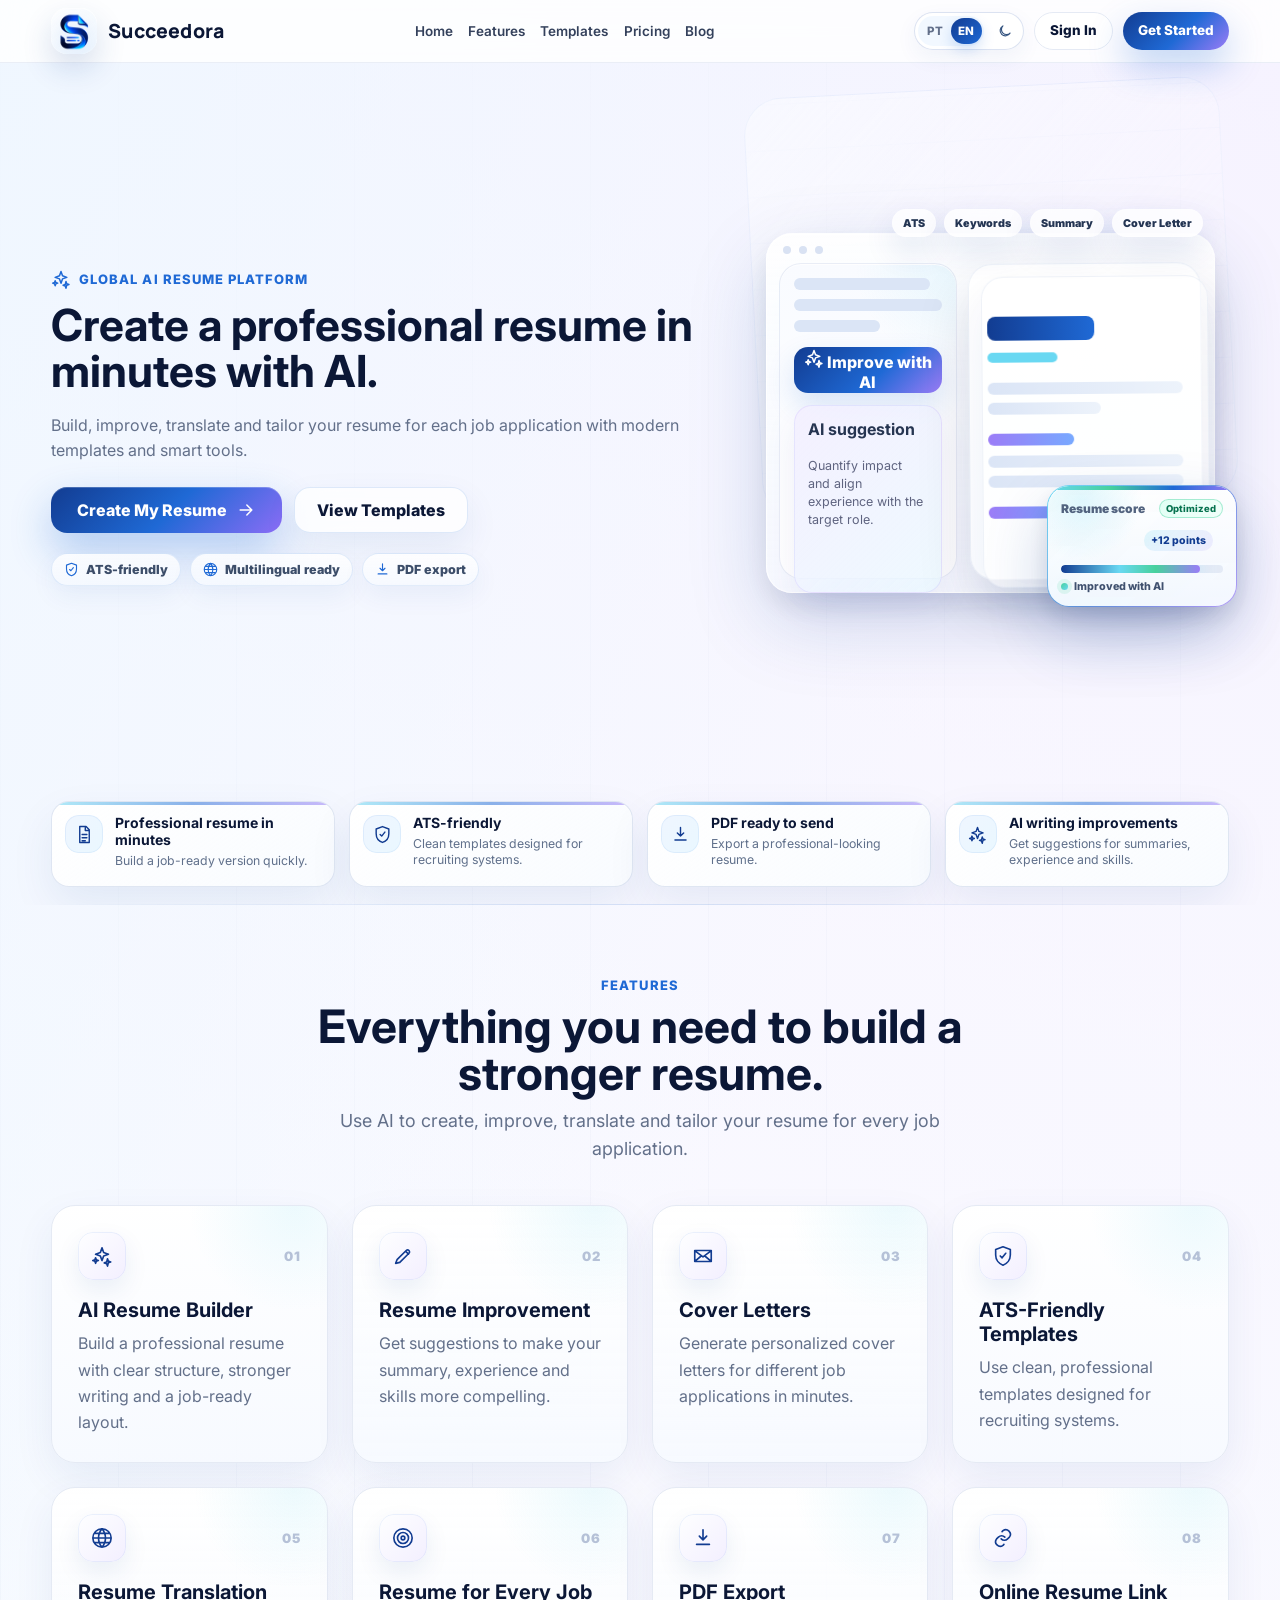
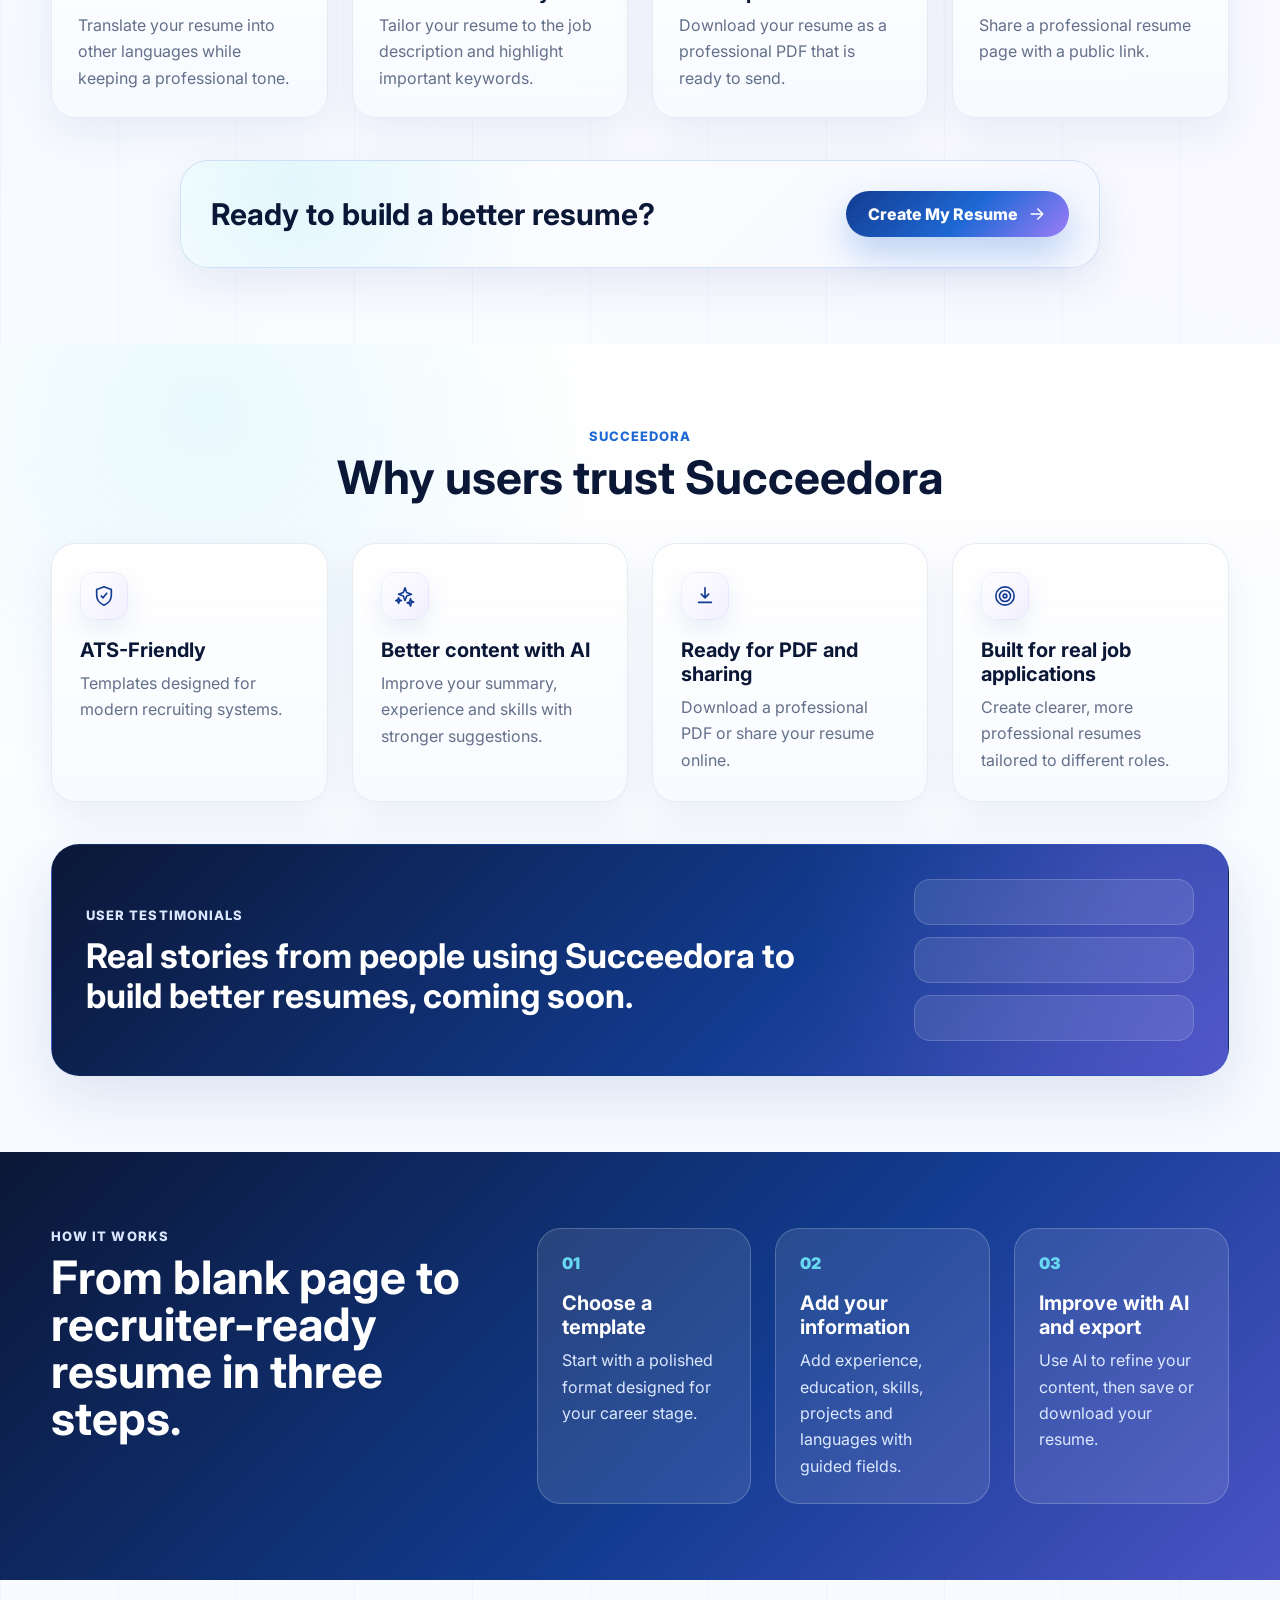
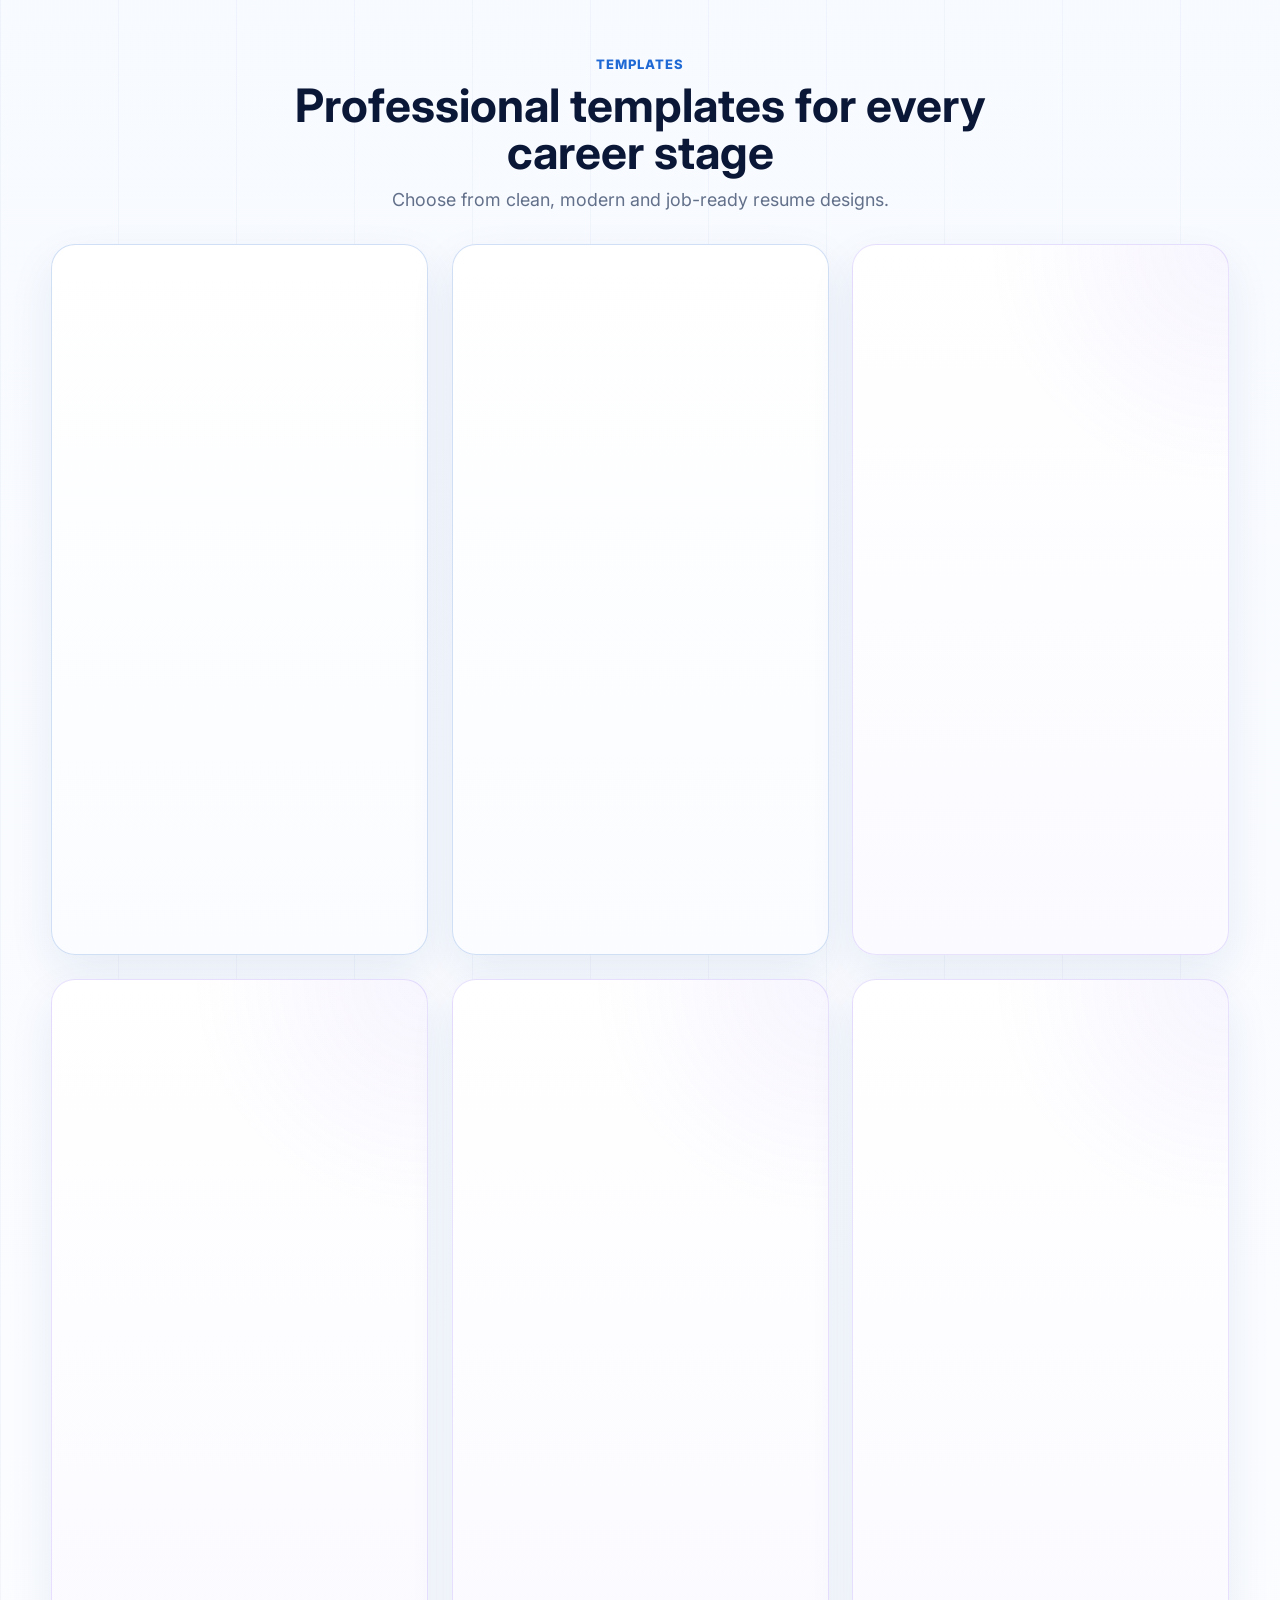
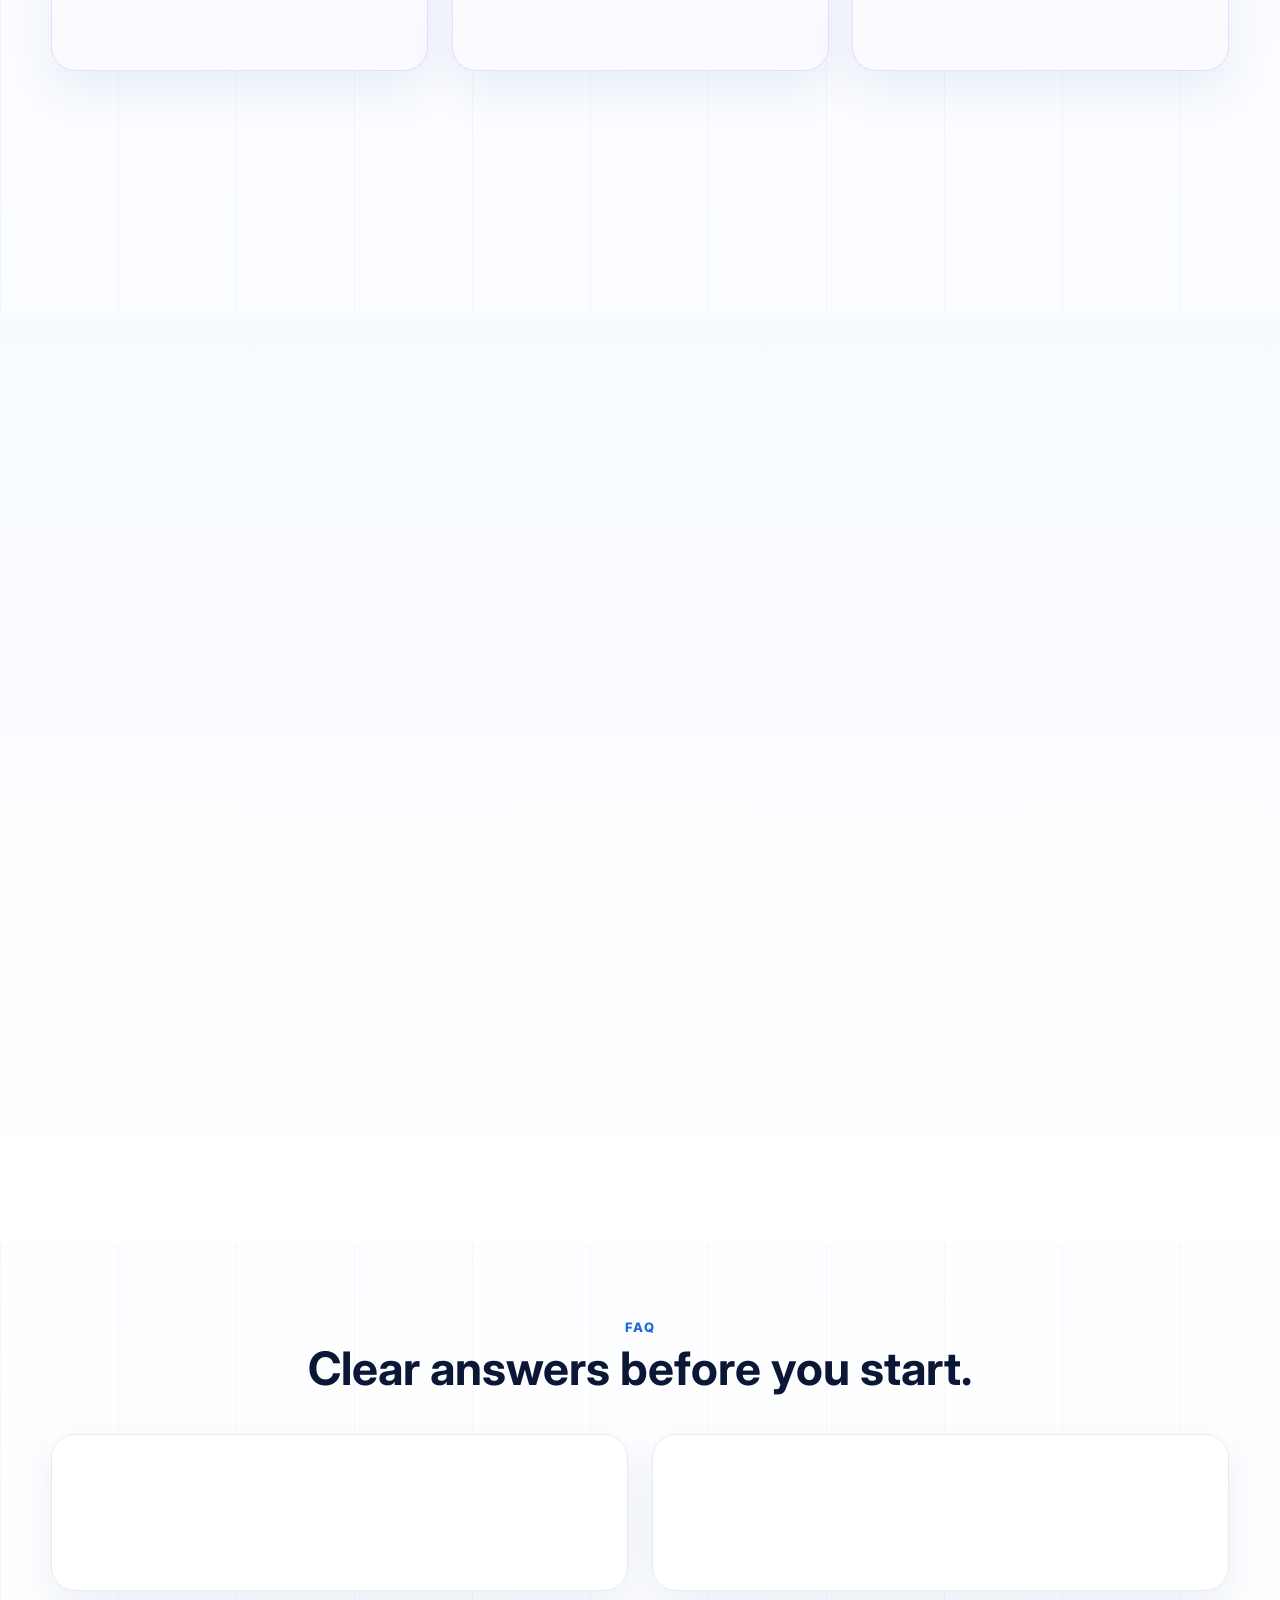
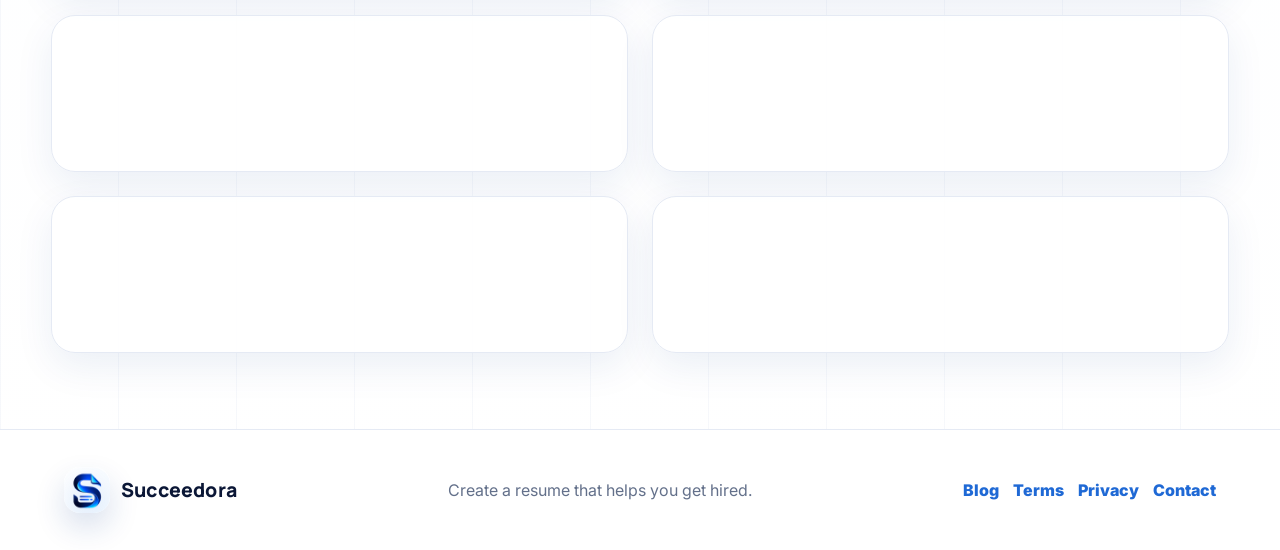
==== commit 382da036: "Fix summary CTA spacing" ====
--- a/en/index.html
+++ b/en/index.html
@@ -28,7 +28,7 @@
     />
     <link rel="icon" type="image/png" sizes="192x192" href="../assets/brand/succeedora-favicon-192.png" />
     <link rel="apple-touch-icon" sizes="192x192" href="../assets/brand/succeedora-favicon-192.png" />
-    <link rel="stylesheet" href="../styles.css" />
+    <link rel="stylesheet" href="../styles.css?v=summary-cta-20260516" />
     <script>
       window.va = window.va || function () { (window.vaq = window.vaq || []).push(arguments); };
     </script>
--- a/styles.css
+++ b/styles.css
@@ -11400,7 +11400,7 @@
 .resume-document.resume-template-simple-ats.simple-ats-resume h2 {
   margin: 0 0 4px;
   color: #111111;
-  font-size: 29px;
+  font-size: 34px;
   font-weight: 850;
   line-height: 1.12;
   letter-spacing: 0;
@@ -11411,7 +11411,7 @@
   display: block;
   margin: 0;
   color: #202020;
-  font-size: 15.5px;
+  font-size: 17px;
   font-weight: 500;
   line-height: 1.35;
 }
@@ -11419,7 +11419,7 @@
 .resume-document.resume-template-simple-ats.simple-ats-resume .simple-ats-contact-line {
   margin: 9px 0 0;
   color: #1f2933;
-  font-size: 11.2px;
+  font-size: 12.6px;
   font-weight: 500;
   line-height: 1.35;
   text-align: left;
@@ -11438,7 +11438,7 @@
   padding: 0 0 5px;
   border-bottom: 1px solid #c9ced6;
   color: #111111;
-  font-size: 11.8px;
+  font-size: 13.2px;
   font-weight: 850;
   letter-spacing: 0.02em;
   line-height: 1.2;
@@ -11455,8 +11455,8 @@
 .resume-document.resume-template-simple-ats.simple-ats-resume span,
 .resume-document.resume-template-simple-ats.simple-ats-resume em {
   color: #202020;
-  font-size: 11.25px;
-  line-height: 1.33;
+  font-size: 12.8px;
+  line-height: 1.42;
   letter-spacing: 0;
 }
 
@@ -11479,7 +11479,7 @@
 .resume-document.resume-template-simple-ats.simple-ats-resume .simple-ats-project-list strong {
   display: block;
   color: #111111;
-  font-size: 12.2px;
+  font-size: 13.8px;
   font-weight: 800;
   line-height: 1.3;
 }
@@ -11525,9 +11525,9 @@
   color: #202020;
   background: transparent;
   box-shadow: none;
-  font-size: 11.25px;
+  font-size: 12.8px;
   font-weight: 400;
-  line-height: 1.33;
+  line-height: 1.42;
 }
 
 .resume-document.resume-template-simple-ats.simple-ats-resume .simple-ats-skill-text span::after {
@@ -11578,7 +11578,7 @@
 .resume-document.resume-template-simple-ats.simple-ats-resume li,
 .resume-document.resume-template-simple-ats.simple-ats-resume span,
 .resume-document.resume-template-simple-ats.simple-ats-resume em {
-  line-height: 1.36;
+  line-height: 1.42;
 }
 
 .resume-document.resume-template-simple-ats.simple-ats-resume li {
@@ -11599,7 +11599,36 @@
 .pdf-export-document.resume-template-simple-ats.simple-ats-resume li,
 .pdf-export-document.resume-template-simple-ats.simple-ats-resume span,
 .pdf-export-document.resume-template-simple-ats.simple-ats-resume em {
-  line-height: 1.36 !important;
+  line-height: 1.42 !important;
+}
+
+.pdf-export-document.resume-template-simple-ats.simple-ats-resume h2 {
+  font-size: 25.5pt !important;
+}
+
+.pdf-export-document.resume-template-simple-ats.simple-ats-resume header strong {
+  font-size: 12.8pt !important;
+}
+
+.pdf-export-document.resume-template-simple-ats.simple-ats-resume .simple-ats-contact-line {
+  font-size: 9.6pt !important;
+}
+
+.pdf-export-document.resume-template-simple-ats.simple-ats-resume h3 {
+  font-size: 10pt !important;
+}
+
+.pdf-export-document.resume-template-simple-ats.simple-ats-resume .simple-ats-experience-item > strong,
+.pdf-export-document.resume-template-simple-ats.simple-ats-resume .simple-ats-education-item strong,
+.pdf-export-document.resume-template-simple-ats.simple-ats-resume .simple-ats-project-list strong {
+  font-size: 10.4pt !important;
+}
+
+.pdf-export-document.resume-template-simple-ats.simple-ats-resume p,
+.pdf-export-document.resume-template-simple-ats.simple-ats-resume li,
+.pdf-export-document.resume-template-simple-ats.simple-ats-resume span,
+.pdf-export-document.resume-template-simple-ats.simple-ats-resume em {
+  font-size: 9.7pt !important;
 }
 
 .resume-document.resume-template-student,
@@ -12649,7 +12678,7 @@
 .resume-data-preview-modal .template-preview-resume-only-dialog .resume-preview-content {
   width: 100vw;
   height: 100dvh;
-  padding: clamp(10px, 1.35vw, 18px) clamp(8px, 1.35vw, 18px) clamp(86px, 11vh, 116px);
+  padding: clamp(10px, 1.35vw, 18px) clamp(8px, 1.35vw, 18px);
   overflow: hidden;
 }
 
@@ -12671,6 +12700,10 @@
   background: rgba(255, 255, 255, 0.94);
   box-shadow: 0 18px 46px rgba(7, 15, 35, 0.2);
   backdrop-filter: blur(14px);
+}
+
+.resume-data-preview-modal .resume-preview-floating-actions {
+  display: none !important;
 }
 
 .resume-preview-floating-actions .pdf-export-status {
@@ -14245,6 +14278,376 @@
 
 .pdf-export-document.resume-template-creative.curated-resume .curated-header {
   padding: 8mm 5.5mm !important;
+}
+
+.resume-document.resume-template-designer.curated-resume {
+  --curated-ink: #171d2f;
+  --curated-muted: #687284;
+  --curated-line: #e2e7f0;
+  --curated-soft: #f7f8fb;
+  --curated-accent: #7c5cff;
+  --curated-accent-2: #f08a72;
+  --curated-dark: #161225;
+  --designer-rail-width: max(188px, calc(25% - 6px));
+  position: relative;
+  grid-template-columns: var(--designer-rail-width) minmax(0, 1fr) minmax(0, 0.9fr);
+  gap: 13px 24px;
+  overflow: hidden;
+  padding: 0 38px 38px 0;
+  border: 1px solid rgba(30, 38, 64, 0.13);
+  border-left: 0;
+  border-radius: 7px;
+  background: #fbfcff;
+  box-shadow: 0 28px 72px rgba(19, 18, 38, 0.15);
+  color: var(--curated-ink);
+  font-family: "Inter", "Manrope", "Helvetica Neue", Arial, sans-serif;
+}
+
+.resume-document.resume-template-designer.curated-resume:not(.pdf-export-document):not(.pdf-fit-export-document)::before {
+  content: "";
+  position: absolute;
+  inset: 0 auto 0 0;
+  z-index: 0;
+  width: var(--designer-rail-width);
+  background:
+    radial-gradient(circle at 34px 34px, rgba(240, 138, 114, 0.18), transparent 38px),
+    linear-gradient(180deg, #221936 0%, #111a33 100%);
+}
+
+.pdf-export-document.resume-template-designer.curated-resume::before,
+.pdf-fit-export-document.resume-template-designer.curated-resume::before {
+  content: "";
+  position: absolute;
+  inset: 0 auto 0 0;
+  z-index: 0;
+  width: var(--designer-rail-width);
+  background:
+    radial-gradient(circle at 8.6mm 8.6mm, rgba(240, 138, 114, 0.18), transparent 9.6mm),
+    linear-gradient(180deg, #221936 0%, #111a33 100%);
+}
+
+.resume-document.resume-template-designer.curated-resume > * {
+  position: relative;
+  z-index: 1;
+}
+
+.resume-document.resume-template-designer.curated-resume .curated-header {
+  grid-column: 1;
+  grid-row: 1 / span 9;
+  align-self: stretch;
+  display: grid;
+  align-content: start;
+  grid-template-columns: 1fr;
+  gap: 12px;
+  margin: 0;
+  padding: 32px 22px;
+  border: 0;
+  border-radius: 0;
+  color: #ffffff;
+  background:
+    radial-gradient(circle at 34px 34px, rgba(240, 138, 114, 0.2), transparent 38px),
+    linear-gradient(180deg, #221936 0%, #111a33 100%);
+}
+
+.resume-document.resume-template-designer.curated-resume .curated-header-mark {
+  width: 34px;
+  height: 34px;
+  margin-bottom: 12px;
+  border: 1px solid rgba(255, 255, 255, 0.18);
+  border-radius: 9px;
+  background: linear-gradient(135deg, var(--curated-accent-2), var(--curated-accent));
+  box-shadow: 0 14px 30px rgba(0, 0, 0, 0.24);
+}
+
+.resume-document.resume-template-designer.curated-resume .curated-header h2 {
+  max-width: 8.4ch;
+  color: #ffffff;
+  font-size: 35px;
+  font-weight: 900;
+  line-height: 0.96;
+  letter-spacing: 0;
+}
+
+.resume-document.resume-template-designer.curated-resume .curated-header strong {
+  max-width: 100%;
+  margin-top: 8px;
+  color: rgba(255, 255, 255, 0.82);
+  font-size: 13.2px;
+  font-weight: 750;
+  line-height: 1.35;
+}
+
+.resume-document.resume-template-designer.curated-resume .curated-contact-line {
+  display: grid;
+  gap: 5px;
+  margin-top: 12px;
+  color: rgba(255, 255, 255, 0.72);
+  font-size: 11px;
+  font-weight: 650;
+  line-height: 1.36;
+  overflow-wrap: anywhere;
+}
+
+.resume-document.resume-template-designer.curated-resume .curated-main-section,
+.resume-document.resume-template-designer.curated-resume .curated-side-section {
+  grid-column: 2 / -1;
+  align-self: start;
+}
+
+.resume-document.resume-template-designer.curated-resume h3 {
+  margin-bottom: 9px;
+  color: #2a3042;
+  font-size: 11.2px;
+  font-weight: 900;
+  letter-spacing: 0.11em;
+}
+
+.resume-document.resume-template-designer.curated-resume p,
+.resume-document.resume-template-designer.curated-resume li {
+  color: #344054;
+  font-size: 13.15px;
+  line-height: 1.5;
+}
+
+.resume-document.resume-template-designer.curated-resume .curated-summary {
+  margin-top: 28px !important;
+  padding: 15px 17px !important;
+  border: 1px solid rgba(226, 231, 240, 0.95) !important;
+  border-left: 0 !important;
+  border-radius: 8px;
+  background: #f6f7fb !important;
+}
+
+.resume-document.resume-template-designer.curated-resume .curated-summary h3 {
+  color: var(--curated-accent);
+}
+
+.resume-document.resume-template-designer.curated-resume .curated-experience {
+  display: grid;
+  gap: 12px;
+}
+
+.resume-document.resume-template-designer.curated-resume .curated-experience h3,
+.resume-document.resume-template-designer.curated-resume .curated-projects h3 {
+  color: var(--curated-accent);
+}
+
+.resume-document.resume-template-designer.curated-resume .curated-experience-item {
+  display: grid;
+  gap: 6px;
+  padding: 0 0 11px;
+  border-bottom: 1px solid rgba(226, 231, 240, 0.95);
+}
+
+.resume-document.resume-template-designer.curated-resume .curated-experience-item::before {
+  content: none;
+}
+
+.resume-document.resume-template-designer.curated-resume .curated-entry-head {
+  align-items: flex-start;
+  gap: 14px;
+}
+
+.resume-document.resume-template-designer.curated-resume .curated-entry-head strong {
+  color: var(--curated-ink);
+  font-size: 15.2px;
+  font-weight: 900;
+  line-height: 1.2;
+}
+
+.resume-document.resume-template-designer.curated-resume .curated-entry-head span {
+  flex: 0 0 auto;
+  padding-top: 1px;
+  color: #778196;
+  font-size: 11.3px;
+  font-weight: 800;
+  text-align: right;
+}
+
+.resume-document.resume-template-designer.curated-resume .curated-entry-meta,
+.resume-document.resume-template-designer.curated-resume .curated-compact-item span,
+.resume-document.resume-template-designer.curated-resume .curated-compact-item em {
+  color: var(--curated-muted);
+  font-size: 11.9px;
+  font-weight: 700;
+}
+
+.resume-document.resume-template-designer.curated-resume ul {
+  gap: 6px;
+  margin-top: 5px;
+  padding-left: 16px;
+}
+
+.resume-document.resume-template-designer.curated-resume .curated-projects {
+  padding: 13px 15px !important;
+  border: 1px solid rgba(226, 231, 240, 0.95) !important;
+  border-radius: 8px;
+  background: #ffffff !important;
+}
+
+.resume-document.resume-template-designer.curated-resume .curated-projects .curated-text-list {
+  gap: 0;
+}
+
+.resume-document.resume-template-designer.curated-resume .curated-projects .curated-text-list p {
+  margin: 0;
+  padding: 0 0 8px;
+  border-bottom: 1px solid rgba(226, 231, 240, 0.8);
+}
+
+.resume-document.resume-template-designer.curated-resume .curated-projects .curated-text-list p:last-child {
+  padding-bottom: 0;
+  border-bottom: 0;
+}
+
+.resume-document.resume-template-designer.curated-resume .curated-projects .curated-text-list p::first-line {
+  color: var(--curated-ink);
+  font-weight: 850;
+}
+
+.resume-document.resume-template-designer.curated-resume .curated-side-section {
+  padding: 11px 13px !important;
+  border: 1px solid rgba(226, 231, 240, 0.95) !important;
+  border-radius: 8px;
+  background: #ffffff !important;
+}
+
+.resume-document.resume-template-designer.curated-resume .curated-skills {
+  grid-column: 2 / -1;
+  padding: 12px 13px !important;
+  background: #f8f9fc !important;
+}
+
+.resume-document.resume-template-designer.curated-resume .curated-skill-list {
+  gap: 7px;
+}
+
+.resume-document.resume-template-designer.curated-resume .curated-skill-list span {
+  padding: 5.5px 8.5px;
+  border: 1px solid rgba(124, 92, 255, 0.16);
+  border-radius: 999px;
+  color: #2c3347;
+  background: #ffffff;
+  font-size: 11.45px;
+  font-weight: 800;
+  line-height: 1.15;
+}
+
+.resume-document.resume-template-designer.curated-resume .curated-education,
+.resume-document.resume-template-designer.curated-resume .curated-certifications,
+.resume-document.resume-template-designer.curated-resume .curated-languages,
+.resume-document.resume-template-designer.curated-resume .curated-links {
+  display: grid;
+  gap: 6px;
+}
+
+.resume-document.resume-template-designer.curated-resume .curated-education,
+.resume-document.resume-template-designer.curated-resume .curated-languages {
+  grid-column: 2;
+}
+
+.resume-document.resume-template-designer.curated-resume .curated-certifications,
+.resume-document.resume-template-designer.curated-resume .curated-links {
+  grid-column: 3;
+}
+
+.resume-document.resume-template-designer.curated-resume .curated-compact-item strong,
+.resume-document.resume-template-designer.curated-resume .curated-text-list p strong,
+.resume-document.resume-template-designer.curated-resume .curated-link-list p {
+  color: var(--curated-ink);
+  font-weight: 850;
+}
+
+.pdf-export-document.resume-template-designer.curated-resume {
+  --designer-rail-width: max(45mm, calc(25% - 1.5mm));
+  display: grid !important;
+  grid-template-columns: var(--designer-rail-width) minmax(0, 1fr) minmax(0, 0.9fr) !important;
+  gap: 3.4mm 6mm !important;
+  width: 100% !important;
+  height: 100% !important;
+  min-height: 100% !important;
+  padding: 0 9.5mm 9.5mm 0 !important;
+  border-left: 0 !important;
+  background: #fbfcff !important;
+  overflow: hidden !important;
+}
+
+.pdf-export-document.resume-template-designer.curated-resume .curated-header {
+  grid-column: 1 !important;
+  grid-row: 1 / span 9 !important;
+  align-self: stretch !important;
+  padding: 8.2mm 5.6mm !important;
+  background: transparent !important;
+}
+
+.pdf-export-document.resume-template-designer.curated-resume .curated-main-section,
+.pdf-export-document.resume-template-designer.curated-resume .curated-side-section {
+  grid-column: 2 / -1 !important;
+}
+
+.pdf-export-document.resume-template-designer.curated-resume .curated-education,
+.pdf-export-document.resume-template-designer.curated-resume .curated-languages {
+  grid-column: 2 !important;
+}
+
+.pdf-export-document.resume-template-designer.curated-resume .curated-certifications,
+.pdf-export-document.resume-template-designer.curated-resume .curated-links {
+  grid-column: 3 !important;
+}
+
+.pdf-export-document.resume-template-designer.curated-resume .curated-header h2 {
+  font-size: 26pt !important;
+  line-height: 0.96 !important;
+}
+
+.pdf-export-document.resume-template-designer.curated-resume .curated-header strong {
+  font-size: 10pt !important;
+  line-height: 1.35 !important;
+}
+
+.pdf-export-document.resume-template-designer.curated-resume .curated-contact-line {
+  font-size: 8.4pt !important;
+  line-height: 1.36 !important;
+}
+
+.pdf-export-document.resume-template-designer.curated-resume h3 {
+  font-size: 8.4pt !important;
+}
+
+.pdf-export-document.resume-template-designer.curated-resume p,
+.pdf-export-document.resume-template-designer.curated-resume li {
+  font-size: 9.7pt !important;
+  line-height: 1.48 !important;
+}
+
+.pdf-export-document.resume-template-designer.curated-resume .curated-entry-head strong {
+  font-size: 11pt !important;
+}
+
+.pdf-export-document.resume-template-designer.curated-resume .curated-entry-head span,
+.pdf-export-document.resume-template-designer.curated-resume .curated-entry-meta,
+.pdf-export-document.resume-template-designer.curated-resume .curated-compact-item span,
+.pdf-export-document.resume-template-designer.curated-resume .curated-compact-item em {
+  font-size: 8.8pt !important;
+}
+
+.pdf-export-document.resume-template-designer.curated-resume .curated-skill-list span {
+  padding: 1.35mm 2.1mm !important;
+  font-size: 8.5pt !important;
+  line-height: 1.15 !important;
+}
+
+.pdf-export-document.resume-template-designer.curated-resume .curated-summary {
+  margin-top: 7.6mm !important;
+  padding: 4.2mm 4.7mm !important;
+}
+
+.pdf-export-document.resume-template-designer.curated-resume .curated-side-section {
+  padding: 3.2mm 3.7mm !important;
+}
+
+.pdf-export-document.resume-template-designer.curated-resume .curated-projects {
+  padding: 3.7mm 4.2mm !important;
 }
 
 .resume-document.curated-tone-marketing,
@@ -24680,7 +25083,7 @@
   }
 
   .resume-data-preview-modal .template-preview-resume-only-dialog .resume-preview-content {
-    padding: 6px 6px 148px;
+    padding: 6px;
   }
 
   .resume-preview-floating-actions {
@@ -28170,13 +28573,28 @@
 
   .home-shell .hero-actions,
   .home-shell .trust-row,
-  .home-shell .hero-visual,
   .home-shell .hero-value-strip {
     justify-self: start;
     width: min(100%, 334px);
     max-width: min(100%, 334px);
     margin-right: 0;
     margin-left: 0;
+  }
+
+  .home-shell .hero-visual {
+    justify-self: stretch;
+    width: 100%;
+    max-width: 100%;
+    margin-right: 0;
+    margin-left: 0;
+  }
+
+  .home-shell .editor-grid {
+    grid-template-columns: 1fr;
+  }
+
+  .home-shell .resume-preview.mini {
+    width: 100%;
   }
 
   .home-shell .hero-actions .primary-button,
@@ -30749,6 +31167,1124 @@
   }
 }
 
+@media (max-width: 560px) {
+  .dashboard-main:has(.cover-letter-builder-page) > .dashboard-topbar {
+    display: none !important;
+  }
+
+  .dashboard-content:has(.cover-letter-builder-page) {
+    padding-top: 12px;
+  }
+
+  .dashboard-content:has(.cover-letter-builder-page) > .page-actions {
+    display: none;
+  }
+
+  .cover-letter-builder-page {
+    grid-template-columns: 1fr;
+    gap: 10px;
+    width: 100%;
+  }
+
+  .cover-letter-builder-topbar {
+    order: 1;
+    grid-column: 1;
+    grid-row: auto;
+    width: 100%;
+  }
+
+  .cover-letter-builder-topbar .ghost-button {
+    justify-content: center;
+    width: 100%;
+    min-height: 32px;
+    padding-inline: 12px;
+    border-radius: 999px;
+    font-size: 11.5px;
+  }
+
+  .cover-letter-mobile-tabs {
+    order: 2;
+    grid-row: auto;
+    justify-self: center;
+    width: min(100%, 280px);
+    gap: 0;
+    padding: 4px;
+    border-radius: 999px;
+  }
+
+  .cover-letter-mobile-tabs button {
+    min-height: 32px;
+    border-radius: 999px;
+    font-size: 12px;
+  }
+
+  .letter-form-panel,
+  .letter-preview-panel {
+    order: 3;
+    grid-column: 1;
+    grid-row: auto;
+    width: 100%;
+    min-width: 0;
+  }
+
+  .cover-letter-builder-page .letter-preview-panel {
+    margin-top: 0;
+  }
+
+  .cover-letter-builder-page.show-preview .letter-preview-panel {
+    display: block;
+    grid-row: auto;
+    padding: 0;
+    border: 0;
+    background: transparent;
+    box-shadow: none;
+  }
+
+  .cover-letter-builder-page.show-preview .preview-toolbar {
+    display: none;
+  }
+
+  .cover-letter-builder-page.show-preview .letter-document {
+    box-sizing: border-box;
+    width: 100%;
+    min-height: min(74vh, 640px);
+    padding: 26px 22px;
+    border-radius: 0;
+  }
+
+  .app-shell.builder-workspace .dashboard-topbar {
+    display: none;
+  }
+
+  .app-shell.builder-workspace .builder-page {
+    --builder-pad-x: 12px;
+    --builder-pad-y: 12px;
+    gap: 10px;
+  }
+
+  .app-shell.builder-workspace .builder-exit-row {
+    order: 1;
+    min-height: 30px;
+    gap: 0;
+  }
+
+  .app-shell.builder-workspace .builder-exit-button {
+    justify-self: stretch;
+    width: 100%;
+    min-height: 32px;
+    padding-inline: 12px;
+    border-radius: 999px;
+    font-size: 11.5px;
+  }
+
+  .app-shell.builder-workspace .builder-exit-meta {
+    display: none;
+  }
+
+  .app-shell.builder-workspace .builder-mobile-tabs {
+    order: 2;
+    justify-self: center;
+    width: min(100%, 280px);
+    padding: 4px;
+    border-radius: 999px;
+  }
+
+  .app-shell.builder-workspace .builder-mobile-tabs button {
+    min-height: 32px;
+    font-size: 12px;
+  }
+
+  .app-shell.builder-workspace .builder-flow-sidebar {
+    order: 3;
+  }
+
+  .app-shell.builder-workspace .builder-form {
+    order: 4;
+  }
+
+  .app-shell.builder-workspace .builder-preview {
+    order: 4;
+  }
+
+  .app-shell.builder-workspace .builder-flow-sidebar .builder-section-nav {
+    display: grid;
+    grid-template-columns: repeat(2, minmax(0, 1fr));
+    gap: 7px;
+  }
+
+  .app-shell.builder-workspace .builder-flow-sidebar .builder-section-nav button {
+    justify-content: space-between;
+    width: 100%;
+    min-height: 34px;
+    padding-inline: 10px 8px;
+    text-align: left;
+  }
+
+  .app-shell:not(.builder-workspace) .dashboard-topbar {
+    display: grid;
+    grid-template-columns: 40px minmax(0, 1fr) auto;
+    align-items: center;
+    gap: 8px;
+    padding: 8px 12px 10px;
+  }
+
+  .app-shell:not(.builder-workspace) .dashboard-topbar .sidebar-toggle {
+    width: 40px;
+    height: 40px;
+    min-height: 40px;
+    border-radius: 14px;
+  }
+
+  .app-shell:not(.builder-workspace) .dashboard-topbar > div:nth-of-type(1) {
+    min-width: 0;
+  }
+
+  .app-shell:not(.builder-workspace) .dashboard-topbar .eyebrow {
+    display: block;
+    overflow: hidden;
+    color: var(--blue);
+    font-size: 9px;
+    line-height: 1.05;
+    text-overflow: ellipsis;
+    white-space: nowrap;
+  }
+
+  .app-shell:not(.builder-workspace) .dashboard-topbar h1 {
+    margin-top: 2px;
+    overflow: hidden;
+    font-size: 18px;
+    line-height: 1.05;
+    text-overflow: ellipsis;
+    white-space: nowrap;
+  }
+
+  .app-shell:not(.builder-workspace) .topbar-actions {
+    display: flex;
+    grid-column: 3;
+    grid-row: 1;
+    align-items: center;
+    justify-content: flex-end;
+    width: auto;
+    gap: 0;
+  }
+
+  .app-shell:not(.builder-workspace) .dashboard-guide-link {
+    display: none;
+  }
+
+  .app-shell:not(.builder-workspace) .dashboard-topbar .dashboard-preferences {
+    min-height: 34px;
+    padding: 2px;
+    gap: 2px;
+  }
+
+  .app-shell:not(.builder-workspace) .dashboard-topbar .dashboard-preferences .language-switch {
+    min-height: 28px;
+  }
+
+  .app-shell:not(.builder-workspace) .dashboard-topbar .dashboard-preferences .language-switch button {
+    min-width: 30px;
+    min-height: 24px;
+    padding: 0 6px;
+    font-size: 10.5px;
+  }
+
+  .app-shell:not(.builder-workspace) .dashboard-topbar .dashboard-preferences .theme-toggle,
+  .app-shell:not(.builder-workspace) .dashboard-topbar .dashboard-preferences .ai-quick-toggle {
+    width: 28px;
+    height: 28px;
+    min-height: 28px;
+  }
+
+  .app-shell:not(.builder-workspace) .dashboard-topbar .dashboard-preferences .icon {
+    width: 14px;
+    height: 14px;
+  }
+
+  .app-shell:not(.builder-workspace) .dashboard-search {
+    grid-column: 1 / -1;
+    grid-row: 2;
+    order: initial;
+    width: 100%;
+    min-height: 38px;
+    padding: 0 12px;
+  }
+
+  .app-shell:not(.builder-workspace) .dashboard-search input {
+    padding: 8px 0;
+    font-size: 13px;
+  }
+}
+
+/* Public professional summary generator */
+.summary-tool-page {
+  background:
+    radial-gradient(circle at 12% 8%, rgba(105, 216, 242, 0.18), transparent 28%),
+    radial-gradient(circle at 84% 4%, rgba(155, 124, 247, 0.16), transparent 28%),
+    linear-gradient(180deg, #f7fbff 0%, #ffffff 46%, #f5fbff 100%);
+}
+
+.summary-tool-page main {
+  display: grid;
+  gap: clamp(28px, 3.8vw, 52px);
+  padding-bottom: clamp(40px, 5.4vw, 68px);
+}
+
+.summary-tool-page .section {
+  padding-top: 0;
+  padding-bottom: 0;
+}
+
+.summary-tool-page h1,
+.summary-tool-page h2,
+.summary-tool-page h3,
+.summary-tool-page p,
+.summary-tool-page li,
+.summary-tool-page a,
+.summary-tool-page button,
+.summary-tool-page textarea {
+  overflow-wrap: anywhere;
+}
+
+.summary-tool-hero {
+  display: grid;
+  grid-template-columns: minmax(0, 1fr) minmax(340px, 0.76fr);
+  gap: clamp(32px, 5vw, 72px);
+  align-items: center;
+  width: min(100%, 1280px);
+  margin: 0 auto;
+  padding: clamp(38px, 5vw, 70px) var(--page-x) clamp(24px, 3.6vw, 46px);
+}
+
+.summary-tool-copy {
+  display: grid;
+  gap: 20px;
+  max-width: 760px;
+}
+
+.summary-tool-copy h1 {
+  margin: 0;
+  color: var(--ink);
+  font-size: clamp(42px, 5.4vw, 76px);
+  line-height: 1.02;
+  letter-spacing: 0;
+}
+
+.summary-tool-copy p {
+  max-width: 670px;
+  margin: 0;
+  color: #52627e;
+  font-size: clamp(17px, 1.45vw, 21px);
+  line-height: 1.62;
+}
+
+.summary-tool-actions,
+.summary-result-cta div,
+.summary-final-cta div {
+  display: flex;
+  flex-wrap: wrap;
+  gap: 12px;
+  align-items: center;
+}
+
+.summary-tool-badges {
+  display: flex;
+  flex-wrap: wrap;
+  gap: 9px;
+}
+
+.summary-tool-badges span {
+  display: inline-flex;
+  align-items: center;
+  gap: 7px;
+  min-height: 34px;
+  padding: 0 12px;
+  border: 1px solid rgba(31, 105, 213, 0.12);
+  border-radius: 999px;
+  color: #243553;
+  background: rgba(255, 255, 255, 0.82);
+  box-shadow: 0 10px 24px rgba(18, 60, 145, 0.06);
+  font-size: 12.5px;
+  font-weight: 850;
+}
+
+.summary-tool-badges .icon {
+  width: 15px;
+  height: 15px;
+  color: #0d8f69;
+}
+
+.summary-hero-card,
+.summary-form-card,
+.summary-result-card,
+.summary-example-card,
+.summary-education-card,
+.summary-step-list article,
+.summary-mistake-list article,
+.summary-compare-card,
+.summary-final-cta {
+  border: 1px solid rgba(203, 215, 235, 0.82);
+  background: rgba(255, 255, 255, 0.9);
+  box-shadow:
+    0 28px 78px rgba(18, 60, 145, 0.12),
+    inset 0 1px 0 rgba(255, 255, 255, 0.88);
+  backdrop-filter: blur(18px);
+}
+
+.summary-hero-card {
+  display: grid;
+  gap: 18px;
+  min-height: 390px;
+  padding: clamp(22px, 3vw, 34px);
+  border-radius: 30px;
+  background:
+    radial-gradient(circle at 86% 0%, rgba(105, 216, 242, 0.16), transparent 32%),
+    linear-gradient(180deg, rgba(255, 255, 255, 0.94), rgba(246, 250, 255, 0.86));
+  transform: rotate(1deg);
+}
+
+.summary-hero-card > span {
+  justify-self: start;
+  padding: 7px 11px;
+  border-radius: 999px;
+  color: #123c91;
+  background: #eef5ff;
+  font-size: 12px;
+  font-weight: 900;
+}
+
+.summary-hero-card p {
+  margin: 0;
+  padding: 28px;
+  border: 1px solid rgba(31, 105, 213, 0.1);
+  border-radius: 24px;
+  color: #263551;
+  background: #fff;
+  box-shadow: 0 18px 42px rgba(18, 60, 145, 0.08);
+  font-size: clamp(16px, 1.4vw, 19px);
+  line-height: 1.65;
+}
+
+.summary-card-lines {
+  display: grid;
+  gap: 10px;
+}
+
+.summary-card-lines i {
+  display: block;
+  height: 11px;
+  border-radius: 999px;
+  background: #dbe5f6;
+}
+
+.summary-card-lines i:nth-child(2) {
+  width: 72%;
+}
+
+.summary-card-lines i:nth-child(3) {
+  width: 48%;
+  background: linear-gradient(90deg, var(--blue), var(--purple));
+}
+
+.summary-tool-section {
+  display: grid;
+  grid-template-columns: minmax(0, 0.92fr) minmax(360px, 0.78fr);
+  gap: clamp(18px, 2.6vw, 32px);
+  align-items: start;
+  width: min(100%, 1180px);
+  margin: 0 auto;
+  padding: 0 var(--page-x);
+}
+
+.summary-form-card,
+.summary-result-card {
+  display: grid;
+  gap: 22px;
+  padding: clamp(22px, 3vw, 34px);
+  border-radius: 26px;
+}
+
+.summary-tool-form {
+  display: grid;
+  grid-template-columns: repeat(2, minmax(0, 1fr));
+  gap: 14px;
+}
+
+.summary-tool-form label {
+  display: grid;
+  gap: 8px;
+  min-width: 0;
+  color: #30415f;
+  font-size: 13px;
+  font-weight: 900;
+}
+
+.summary-tool-form label:nth-of-type(5),
+.summary-tool-form label:nth-of-type(6),
+.summary-tool-form [data-summary-generate],
+.summary-security-gate,
+.summary-tool-message {
+  grid-column: 1 / -1;
+}
+
+.summary-tool-form input,
+.summary-tool-form select,
+.summary-tool-form textarea,
+.summary-result-option textarea {
+  width: 100%;
+  min-width: 0;
+  border: 1px solid rgba(31, 105, 213, 0.14);
+  border-radius: 16px;
+  color: var(--ink);
+  background: #fbfdff;
+  font: inherit;
+  font-weight: 700;
+}
+
+.summary-tool-form input,
+.summary-tool-form select {
+  min-height: 46px;
+  padding: 0 13px;
+}
+
+.summary-tool-form textarea {
+  min-height: 92px;
+  padding: 13px;
+  line-height: 1.5;
+  resize: vertical;
+}
+
+.summary-tool-form input:focus,
+.summary-tool-form select:focus,
+.summary-tool-form textarea:focus,
+.summary-result-option textarea:focus {
+  outline: none;
+  border-color: rgba(31, 105, 213, 0.42);
+  box-shadow: 0 0 0 4px rgba(31, 105, 213, 0.09);
+}
+
+.summary-tool-message {
+  margin: 0;
+  color: #0d6b54;
+  font-size: 13px;
+  font-weight: 850;
+}
+
+.summary-security-gate {
+  display: grid;
+  gap: 10px;
+  padding: 14px;
+  border: 1px solid rgba(31, 105, 213, 0.13);
+  border-radius: 18px;
+  background: linear-gradient(135deg, rgba(238, 245, 255, 0.92), rgba(250, 252, 255, 0.96));
+}
+
+.summary-security-gate[hidden] {
+  display: none;
+}
+
+.summary-security-gate strong {
+  color: var(--ink);
+  font-size: 13px;
+  font-weight: 950;
+}
+
+.summary-security-gate p {
+  margin: 0;
+  color: #52627e;
+  font-size: 13px;
+  line-height: 1.45;
+}
+
+.summary-security-error {
+  margin: 0;
+}
+
+.summary-result-list {
+  display: grid;
+  gap: 18px;
+}
+
+.summary-result-option {
+  display: grid;
+  gap: 14px;
+  padding: clamp(16px, 2.2vw, 22px);
+  border: 1px solid rgba(31, 105, 213, 0.1);
+  border-radius: 20px;
+  background:
+    radial-gradient(circle at 100% 0%, rgba(105, 216, 242, 0.1), transparent 34%),
+    rgba(248, 251, 255, 0.92);
+}
+
+.summary-result-option-head,
+.summary-result-option footer {
+  display: flex;
+  align-items: center;
+  justify-content: space-between;
+  gap: 10px;
+}
+
+.summary-result-option span {
+  color: #123c91;
+  font-size: 12px;
+  font-weight: 950;
+  text-transform: uppercase;
+}
+
+.summary-result-option textarea {
+  min-height: 176px;
+  padding: 16px;
+  line-height: 1.58;
+  overflow: hidden;
+  resize: vertical;
+}
+
+.summary-result-option:first-child textarea {
+  min-height: 126px;
+}
+
+.summary-result-option footer {
+  flex-wrap: wrap;
+}
+
+.summary-result-option footer .primary-button {
+  flex: 1 1 220px;
+}
+
+.summary-generate-again {
+  justify-self: start;
+}
+
+.summary-result-cta {
+  display: grid;
+  gap: 10px;
+  padding: 18px;
+  border-radius: 20px;
+  background: linear-gradient(135deg, rgba(238, 251, 255, 0.96), rgba(246, 242, 255, 0.94));
+}
+
+.summary-result-cta h3,
+.summary-final-cta h2,
+.summary-example-card h3,
+.summary-education-card h2,
+.summary-education-card h3,
+.summary-step-list h3,
+.summary-mistake-list h3,
+.summary-compare-card span {
+  margin: 0;
+  color: var(--ink);
+}
+
+.summary-result-cta p,
+.summary-final-cta p,
+.summary-example-card p,
+.summary-education-card p,
+.summary-step-list p,
+.summary-mistake-list p,
+.summary-compare-card p {
+  margin: 0;
+  color: #52627e;
+  line-height: 1.55;
+}
+
+.summary-result-note,
+.pending-summary-notice,
+.builder-imported-summary-notice {
+  border: 1px solid rgba(13, 107, 84, 0.16);
+  border-radius: 16px;
+  background: rgba(236, 253, 245, 0.78);
+}
+
+.summary-result-cta .summary-result-note {
+  padding: 12px 14px;
+  color: #0d6b54;
+  font-size: 13px;
+  font-weight: 850;
+  line-height: 1.45;
+}
+
+.pending-summary-notice,
+.builder-imported-summary-notice {
+  display: flex;
+  align-items: flex-start;
+  gap: 10px;
+  padding: 13px 15px;
+  color: #0d6b54;
+  box-shadow: 0 14px 34px rgba(13, 107, 84, 0.08);
+}
+
+.pending-summary-notice {
+  width: min(100%, 960px);
+  margin: -4px auto 18px;
+}
+
+.builder-imported-summary-notice {
+  margin-bottom: 2px;
+}
+
+.pending-summary-notice .icon,
+.builder-imported-summary-notice .icon {
+  flex: 0 0 auto;
+  width: 18px;
+  height: 18px;
+  margin-top: 1px;
+}
+
+.pending-summary-notice p,
+.builder-imported-summary-notice p {
+  margin: 0;
+  color: inherit;
+  font-size: 13px;
+  font-weight: 850;
+  line-height: 1.45;
+}
+
+.summary-example-grid,
+.summary-education-grid,
+.summary-compare-grid {
+  display: grid;
+  grid-template-columns: repeat(2, minmax(0, 1fr));
+  gap: 14px;
+  width: min(100%, 1040px);
+  margin: 0 auto;
+}
+
+.summary-example-card,
+.summary-education-card,
+.summary-compare-card {
+  display: grid;
+  gap: 12px;
+  padding: 22px;
+  border-radius: 22px;
+}
+
+.summary-example-card:first-child,
+.summary-education-card.wide {
+  grid-column: 1 / -1;
+}
+
+.summary-education-card ul,
+.summary-compare-card ul {
+  display: grid;
+  gap: 8px;
+  margin: 0;
+  padding-left: 20px;
+  color: #52627e;
+}
+
+.summary-step-list,
+.summary-mistake-list {
+  display: grid;
+  grid-template-columns: repeat(auto-fit, minmax(250px, 1fr));
+  gap: 14px;
+  width: min(100%, 1060px);
+  margin: 0 auto;
+}
+
+.summary-step-list article,
+.summary-mistake-list article {
+  display: grid;
+  justify-items: center;
+  align-content: start;
+  gap: 8px;
+  min-height: 0;
+  padding: 18px 16px;
+  border-radius: 20px;
+  text-align: center;
+}
+
+.summary-step-list span {
+  display: grid;
+  place-items: center;
+  width: 38px;
+  height: 38px;
+  border-radius: 14px;
+  color: #fff;
+  background: linear-gradient(135deg, var(--blue), var(--purple));
+  font-size: 13px;
+  font-weight: 950;
+}
+
+.summary-steps-section .section-heading,
+.summary-mistakes-section .section-heading,
+.summary-related-section .section-heading {
+  justify-items: center;
+  align-items: center;
+  max-width: 720px;
+  margin-right: auto;
+  margin-left: auto;
+  margin-bottom: 18px;
+  text-align: center;
+}
+
+.summary-steps-section .section-heading.left,
+.summary-mistakes-section .section-heading.left,
+.summary-related-section .section-heading.left {
+  justify-items: center;
+  align-items: center;
+  margin-right: auto;
+  margin-left: auto;
+  text-align: center;
+}
+
+.summary-step-list h3,
+.summary-mistake-list h3 {
+  max-width: 18ch;
+  font-size: clamp(17px, 1.25vw, 20px);
+  line-height: 1.18;
+}
+
+.summary-step-list p,
+.summary-mistake-list p {
+  max-width: 30ch;
+  font-size: 14px;
+  line-height: 1.42;
+}
+
+.summary-steps-section .section-heading h2,
+.summary-mistakes-section .section-heading h2,
+.summary-related-section .section-heading h2 {
+  max-width: 760px;
+  font-size: clamp(30px, 3vw, 46px);
+  line-height: 1.05;
+}
+
+.summary-compare-card.is-bad {
+  border-color: rgba(164, 31, 53, 0.14);
+  background: linear-gradient(180deg, rgba(255, 250, 251, 0.96), rgba(255, 255, 255, 0.92));
+}
+
+.summary-compare-card.is-good {
+  border-color: rgba(13, 143, 105, 0.16);
+  background: linear-gradient(180deg, rgba(242, 255, 250, 0.96), rgba(255, 255, 255, 0.92));
+}
+
+.summary-final-cta {
+  position: relative;
+  isolation: isolate;
+  overflow: hidden;
+  display: grid;
+  grid-template-columns: 1fr;
+  justify-items: center;
+  gap: clamp(18px, 2.4vw, 26px);
+  width: min(calc(100% - (var(--page-x) * 2)), 1040px);
+  margin: 0 auto;
+  padding: clamp(48px, 6vw, 76px) clamp(34px, 6vw, 78px);
+  border: 1px solid rgba(32, 83, 168, 0.34);
+  border-radius: 28px;
+  text-align: center;
+  background:
+    linear-gradient(90deg, rgba(105, 216, 242, 0.42) 0 8px, transparent 8px),
+    linear-gradient(135deg, #0d2558 0%, #1857bd 56%, #7567f4 100%);
+  box-shadow:
+    0 30px 80px rgba(24, 87, 189, 0.24),
+    inset 0 1px 0 rgba(255, 255, 255, 0.22);
+}
+
+.summary-tool-page .summary-final-cta {
+  padding: clamp(48px, 6vw, 76px) clamp(34px, 6vw, 78px);
+}
+
+.summary-final-cta::after {
+  content: "";
+  position: absolute;
+  inset: 0;
+  z-index: -1;
+  background:
+    linear-gradient(115deg, transparent 0 48%, rgba(255, 255, 255, 0.12) 48% 49%, transparent 49% 100%),
+    linear-gradient(180deg, rgba(255, 255, 255, 0.08), transparent 58%);
+  pointer-events: none;
+}
+
+.summary-final-cta h2 {
+  max-width: 760px;
+  color: #ffffff;
+  font-size: clamp(32px, 3.6vw, 48px);
+  line-height: 1.08;
+}
+
+.summary-final-cta p {
+  max-width: 760px;
+  color: rgba(246, 250, 255, 0.86);
+  font-size: clamp(16px, 1.24vw, 19px);
+  line-height: 1.62;
+}
+
+.summary-final-cta div {
+  align-items: stretch;
+  justify-content: center;
+  min-width: 0;
+  margin-top: 2px;
+}
+
+.summary-final-cta .primary-button,
+.summary-final-cta .secondary-button {
+  min-height: 54px;
+  min-width: min(100%, 280px);
+  padding-inline: clamp(22px, 3vw, 36px);
+  box-shadow: none;
+}
+
+.summary-final-cta .primary-button {
+  color: #0d2558;
+  background: #ffffff;
+}
+
+.summary-final-cta .secondary-button {
+  border-color: rgba(255, 255, 255, 0.4);
+  color: #ffffff;
+  background: rgba(255, 255, 255, 0.1);
+}
+
+.summary-related-links {
+  display: grid;
+  grid-template-columns: repeat(auto-fit, minmax(min(100%, 230px), 1fr));
+  gap: 12px;
+  width: min(100%, 980px);
+  margin: 0 auto;
+}
+
+.summary-related-links a {
+  display: inline-flex;
+  align-items: center;
+  justify-content: center;
+  min-height: 52px;
+  padding: 12px 16px;
+  border: 1px solid rgba(31, 105, 213, 0.13);
+  border-radius: 16px;
+  color: #123c91;
+  background: rgba(255, 255, 255, 0.84);
+  box-shadow: 0 14px 30px rgba(18, 60, 145, 0.06);
+  font-size: 13px;
+  font-weight: 850;
+  line-height: 1.25;
+  text-align: center;
+}
+
+:root[data-theme="dark"] .summary-tool-page {
+  background:
+    radial-gradient(circle at 12% 8%, rgba(105, 216, 242, 0.1), transparent 28%),
+    radial-gradient(circle at 84% 4%, rgba(155, 124, 247, 0.12), transparent 28%),
+    linear-gradient(180deg, #081124 0%, #0c1730 48%, #081124 100%);
+}
+
+:root[data-theme="dark"] .summary-tool-copy h1,
+:root[data-theme="dark"] .summary-result-cta h3,
+:root[data-theme="dark"] .summary-final-cta h2,
+:root[data-theme="dark"] .summary-example-card h3,
+:root[data-theme="dark"] .summary-education-card h2,
+:root[data-theme="dark"] .summary-education-card h3,
+:root[data-theme="dark"] .summary-step-list h3,
+:root[data-theme="dark"] .summary-mistake-list h3,
+:root[data-theme="dark"] .summary-compare-card span {
+  color: #f6faff;
+}
+
+:root[data-theme="dark"] .summary-tool-copy p,
+:root[data-theme="dark"] .summary-result-cta p,
+:root[data-theme="dark"] .summary-final-cta p,
+:root[data-theme="dark"] .summary-example-card p,
+:root[data-theme="dark"] .summary-education-card p,
+:root[data-theme="dark"] .summary-step-list p,
+:root[data-theme="dark"] .summary-mistake-list p,
+:root[data-theme="dark"] .summary-compare-card p,
+:root[data-theme="dark"] .summary-education-card ul,
+:root[data-theme="dark"] .summary-compare-card ul {
+  color: #d6e4f7;
+}
+
+:root[data-theme="dark"] .summary-hero-card,
+:root[data-theme="dark"] .summary-form-card,
+:root[data-theme="dark"] .summary-result-card,
+:root[data-theme="dark"] .summary-example-card,
+:root[data-theme="dark"] .summary-education-card,
+:root[data-theme="dark"] .summary-step-list article,
+:root[data-theme="dark"] .summary-mistake-list article,
+:root[data-theme="dark"] .summary-compare-card,
+:root[data-theme="dark"] .summary-final-cta,
+:root[data-theme="dark"] .summary-result-option {
+  border-color: rgba(170, 194, 234, 0.2);
+  background:
+    radial-gradient(circle at 94% 0%, rgba(105, 216, 242, 0.06), transparent 32%),
+    rgba(16, 27, 52, 0.9);
+  box-shadow: 0 24px 70px rgba(0, 0, 0, 0.28);
+}
+
+:root[data-theme="dark"] .summary-hero-card p,
+:root[data-theme="dark"] .summary-tool-badges span,
+:root[data-theme="dark"] .summary-related-links a,
+:root[data-theme="dark"] .summary-result-cta {
+  border-color: rgba(170, 194, 234, 0.22);
+  color: #eaf2ff;
+  background: rgba(12, 25, 47, 0.86);
+}
+
+:root[data-theme="dark"] .summary-tool-form label {
+  color: #dbe7f8;
+}
+
+:root[data-theme="dark"] .summary-tool-form input,
+:root[data-theme="dark"] .summary-tool-form select,
+:root[data-theme="dark"] .summary-tool-form textarea,
+:root[data-theme="dark"] .summary-result-option textarea {
+  border-color: rgba(170, 194, 234, 0.24);
+  color: #f4f8ff;
+  background: rgba(7, 17, 31, 0.78);
+}
+
+:root[data-theme="dark"] .summary-security-gate {
+  border-color: rgba(170, 194, 234, 0.2);
+  background: rgba(12, 25, 47, 0.86);
+}
+
+:root[data-theme="dark"] .summary-security-gate strong {
+  color: #f6faff;
+}
+
+:root[data-theme="dark"] .summary-security-gate p {
+  color: #d6e4f7;
+}
+
+:root[data-theme="dark"] .summary-result-note,
+:root[data-theme="dark"] .pending-summary-notice,
+:root[data-theme="dark"] .builder-imported-summary-notice {
+  border-color: rgba(96, 211, 169, 0.24);
+  color: #bff8df;
+  background: rgba(12, 47, 38, 0.72);
+  box-shadow: 0 18px 44px rgba(0, 0, 0, 0.22);
+}
+
+:root[data-theme="dark"] .summary-final-cta {
+  border-color: rgba(125, 154, 245, 0.38);
+  background:
+    linear-gradient(90deg, rgba(105, 216, 242, 0.42) 0 8px, transparent 8px),
+    linear-gradient(135deg, #07162f 0%, #123f8e 56%, #5d50da 100%);
+  box-shadow:
+    0 30px 80px rgba(0, 0, 0, 0.32),
+    inset 0 1px 0 rgba(255, 255, 255, 0.16);
+}
+
+:root[data-theme="dark"] .summary-final-cta .primary-button {
+  color: #07162f;
+  background: #ffffff;
+}
+
+:root[data-theme="dark"] .summary-final-cta .secondary-button {
+  border-color: rgba(255, 255, 255, 0.36);
+  color: #ffffff;
+  background: rgba(255, 255, 255, 0.1);
+}
+
+@media (max-width: 980px) {
+  .summary-tool-hero,
+  .summary-tool-section {
+    grid-template-columns: 1fr;
+  }
+
+  .summary-hero-card {
+    transform: none;
+  }
+
+  .summary-step-list,
+  .summary-mistake-list {
+    grid-template-columns: repeat(2, minmax(0, 1fr));
+  }
+}
+
+@media (max-width: 820px) {
+  .summary-final-cta {
+    width: min(calc(100% - 32px), 720px);
+  }
+
+  .summary-tool-page .summary-final-cta {
+    padding: 40px 28px;
+  }
+
+  .summary-final-cta h2,
+  .summary-final-cta p {
+    max-width: 620px;
+  }
+}
+
+@media (max-width: 640px) {
+  .summary-tool-page main {
+    gap: 46px;
+  }
+
+  .summary-tool-hero {
+    padding-top: 28px;
+  }
+
+  .summary-tool-copy h1 {
+    font-size: clamp(34px, 10vw, 44px);
+  }
+
+  .summary-tool-actions,
+  .summary-result-cta div,
+  .summary-final-cta div {
+    align-items: stretch;
+    flex-direction: column;
+  }
+
+  .summary-tool-actions .primary-button,
+  .summary-tool-actions .secondary-button,
+  .summary-result-cta .primary-button,
+  .summary-result-cta .secondary-button,
+  .summary-final-cta .primary-button,
+  .summary-final-cta .secondary-button {
+    width: 100%;
+  }
+
+  .summary-tool-form,
+  .summary-example-grid,
+  .summary-education-grid,
+  .summary-compare-grid,
+  .summary-step-list,
+  .summary-mistake-list {
+    grid-template-columns: 1fr;
+  }
+
+  .summary-form-card,
+  .summary-result-card,
+  .summary-example-card,
+  .summary-education-card,
+  .summary-compare-card,
+  .summary-final-cta {
+    border-radius: 20px;
+  }
+
+  .summary-final-cta {
+    width: min(calc(100vw - 32px), 420px);
+  }
+
+  .summary-tool-page .summary-final-cta {
+    padding: 34px 20px;
+  }
+
+  .summary-final-cta h2 {
+    max-width: 12ch;
+    font-size: clamp(28px, 8vw, 34px);
+    line-height: 1.08;
+  }
+
+  .summary-final-cta p {
+    width: 100%;
+    font-size: 15px;
+    line-height: 1.55;
+  }
+
+  .summary-result-option footer {
+    align-items: stretch;
+    flex-direction: column;
+  }
+
+  .summary-result-option footer .primary-button,
+  .summary-result-option footer .secondary-button,
+  .summary-result-option footer .ghost-button {
+    width: 100%;
+  }
+}
+
 /* AI translation review modal */
 .ai-suggestion-modal {
   padding: 12px;
@@ -30980,3 +32516,300 @@
     min-width: 0;
   }
 }
+
+/* Blog SEO and conversion refresh */
+.blog-page {
+  background:
+    linear-gradient(180deg, rgba(247, 250, 255, 0.96), rgba(255, 255, 255, 1) 42%),
+    radial-gradient(circle at 10% 0%, rgba(105, 216, 242, 0.12), transparent 30%),
+    radial-gradient(circle at 90% 8%, rgba(155, 124, 247, 0.1), transparent 28%);
+}
+
+.blog-hero {
+  border-radius: 34px;
+}
+
+.blog-hero::before {
+  border-color: rgba(186, 202, 226, 0.84);
+  background:
+    linear-gradient(90deg, rgba(18, 60, 145, 0.06) 1px, transparent 1px),
+    linear-gradient(180deg, rgba(255, 255, 255, 0.96), rgba(241, 247, 255, 0.86));
+  background-size: 34px 34px, auto;
+}
+
+.blog-hero h1,
+.blog-article-hero h1 {
+  letter-spacing: 0;
+}
+
+.blog-controls {
+  padding: 14px;
+  border: 1px solid rgba(214, 223, 239, 0.86);
+  border-radius: 28px;
+  background: rgba(255, 255, 255, 0.76);
+  box-shadow: 0 18px 48px rgba(18, 60, 145, 0.08);
+  backdrop-filter: blur(14px);
+}
+
+.featured-blog-card,
+.blog-card,
+.blog-bottom-cta,
+.blog-cta-card,
+.blog-article-body {
+  border-color: rgba(186, 202, 226, 0.82);
+}
+
+.featured-blog-card {
+  position: relative;
+  overflow: hidden;
+}
+
+.featured-blog-card::before {
+  content: "";
+  position: absolute;
+  inset: 22px auto 22px 0;
+  width: 4px;
+  border-radius: 999px;
+  background: linear-gradient(180deg, var(--blue-2), var(--cyan), var(--purple));
+}
+
+.blog-card {
+  min-height: 330px;
+}
+
+.blog-card h2 {
+  color: #0b1736;
+}
+
+.blog-article-page {
+  background:
+    linear-gradient(180deg, rgba(247, 250, 255, 0.98), #fff 34%),
+    radial-gradient(circle at 92% 2%, rgba(105, 216, 242, 0.1), transparent 26%);
+}
+
+.blog-article-layout {
+  grid-template-columns: minmax(190px, 236px) minmax(0, 930px);
+}
+
+.blog-toc {
+  border-radius: 24px;
+}
+
+.blog-toc a {
+  padding: 7px 0;
+  border-bottom: 1px solid rgba(214, 223, 239, 0.7);
+}
+
+.blog-toc a:last-child {
+  border-bottom: 0;
+}
+
+.blog-article-body {
+  position: relative;
+  overflow: hidden;
+}
+
+.blog-article-body::before {
+  content: "";
+  position: absolute;
+  inset: 0 0 auto;
+  height: 5px;
+  background: linear-gradient(90deg, var(--blue-2), var(--cyan), var(--purple));
+}
+
+.blog-article-body section {
+  position: relative;
+}
+
+.blog-article-body section + section {
+  padding-top: clamp(26px, 4vw, 42px);
+  border-top: 1px solid rgba(214, 223, 239, 0.78);
+}
+
+.blog-article-body h2 {
+  color: #0b1736;
+}
+
+.blog-article-body h3 {
+  color: #123c91;
+}
+
+.blog-article-body ul {
+  margin: 0;
+  padding-left: 19px;
+}
+
+.blog-article-body li {
+  margin: 8px 0;
+  color: #34445f;
+  font-size: 16px;
+  line-height: 1.6;
+}
+
+.blog-action-list,
+.blog-example-block,
+.blog-inline-cta {
+  margin-top: 18px;
+}
+
+.blog-action-list {
+  padding: 18px 20px;
+  border: 1px solid rgba(214, 223, 239, 0.9);
+  border-radius: 22px;
+  background: #f8fbff;
+}
+
+.blog-action-list h3,
+.blog-example-block h3,
+.blog-inline-cta h3 {
+  margin-top: 0;
+}
+
+.blog-example-grid {
+  display: grid;
+  grid-template-columns: repeat(2, minmax(0, 1fr));
+  gap: 14px;
+}
+
+.blog-example-card {
+  min-width: 0;
+  padding: 18px;
+  border: 1px solid rgba(214, 223, 239, 0.9);
+  border-radius: 20px;
+  background: #fff;
+}
+
+.blog-example-card span {
+  display: inline-flex;
+  margin-bottom: 10px;
+  padding: 5px 9px;
+  border-radius: 999px;
+  font-size: 12px;
+  font-weight: 900;
+}
+
+.blog-example-card p {
+  color: #2f405a;
+}
+
+.blog-example-card.is-bad {
+  background: linear-gradient(180deg, rgba(255, 247, 247, 0.92), #fff);
+}
+
+.blog-example-card.is-bad span {
+  color: #9f1239;
+  background: #ffe4e6;
+}
+
+.blog-example-card.is-good {
+  background: linear-gradient(180deg, rgba(240, 253, 250, 0.94), #fff);
+}
+
+.blog-example-card.is-good span {
+  color: #0f766e;
+  background: #ccfbf1;
+}
+
+.blog-inline-cta {
+  display: flex;
+  align-items: center;
+  justify-content: space-between;
+  gap: 18px;
+  padding: clamp(18px, 2.4vw, 24px);
+  border: 1px solid rgba(31, 105, 213, 0.18);
+  border-radius: 24px;
+  background:
+    radial-gradient(circle at 8% 20%, rgba(105, 216, 242, 0.18), transparent 34%),
+    linear-gradient(135deg, #f9fbff, #eef5ff);
+  box-shadow: 0 14px 38px rgba(18, 60, 145, 0.09);
+}
+
+.blog-inline-cta p {
+  max-width: 620px;
+}
+
+.blog-bottom-cta,
+.blog-cta-card {
+  background:
+    linear-gradient(90deg, rgba(31, 105, 213, 0.08) 1px, transparent 1px),
+    radial-gradient(circle at 12% 22%, rgba(105, 216, 242, 0.18), transparent 32%),
+    radial-gradient(circle at 92% 18%, rgba(155, 124, 247, 0.14), transparent 30%),
+    linear-gradient(135deg, #ffffff, #f5f8ff);
+  background-size: 28px 28px, auto, auto, auto;
+}
+
+@media (max-width: 980px) {
+  .blog-article-layout {
+    grid-template-columns: 1fr;
+  }
+
+  .blog-toc {
+    position: static;
+    grid-template-columns: repeat(2, minmax(0, 1fr));
+  }
+
+  .blog-toc span {
+    grid-column: 1 / -1;
+  }
+}
+
+@media (max-width: 720px) {
+  .blog-controls,
+  .blog-example-grid,
+  .blog-inline-cta {
+    grid-template-columns: 1fr;
+  }
+
+  .blog-inline-cta {
+    display: grid;
+  }
+
+  .blog-inline-cta .primary-button {
+    width: 100%;
+  }
+
+  .blog-toc {
+    grid-template-columns: 1fr;
+  }
+
+  .blog-article-body li {
+    font-size: 15.5px;
+  }
+}
+
+:root[data-theme="dark"] .blog-page,
+:root[data-theme="dark"] .blog-article-page {
+  background:
+    linear-gradient(180deg, rgba(8, 18, 40, 0.98), rgba(8, 18, 40, 0.94)),
+    radial-gradient(circle at 10% 0%, rgba(105, 216, 242, 0.08), transparent 30%);
+}
+
+:root[data-theme="dark"] .blog-action-list,
+:root[data-theme="dark"] .blog-example-card,
+:root[data-theme="dark"] .blog-inline-cta,
+:root[data-theme="dark"] .blog-controls {
+  border-color: rgba(128, 151, 184, 0.32);
+  background: rgba(15, 25, 48, 0.92);
+}
+
+:root[data-theme="dark"] .blog-article-body h2,
+:root[data-theme="dark"] .blog-card h2 {
+  color: #f8fbff;
+}
+
+:root[data-theme="dark"] .blog-article-body h3 {
+  color: #8ee8f7;
+}
+
+:root[data-theme="dark"] .blog-article-body li,
+:root[data-theme="dark"] .blog-example-card p {
+  color: #c6d3e8;
+}
+
+:root[data-theme="dark"] .blog-example-card.is-bad {
+  background: rgba(69, 10, 10, 0.28);
+}
+
+:root[data-theme="dark"] .blog-example-card.is-good {
+  background: rgba(6, 78, 59, 0.24);
+}
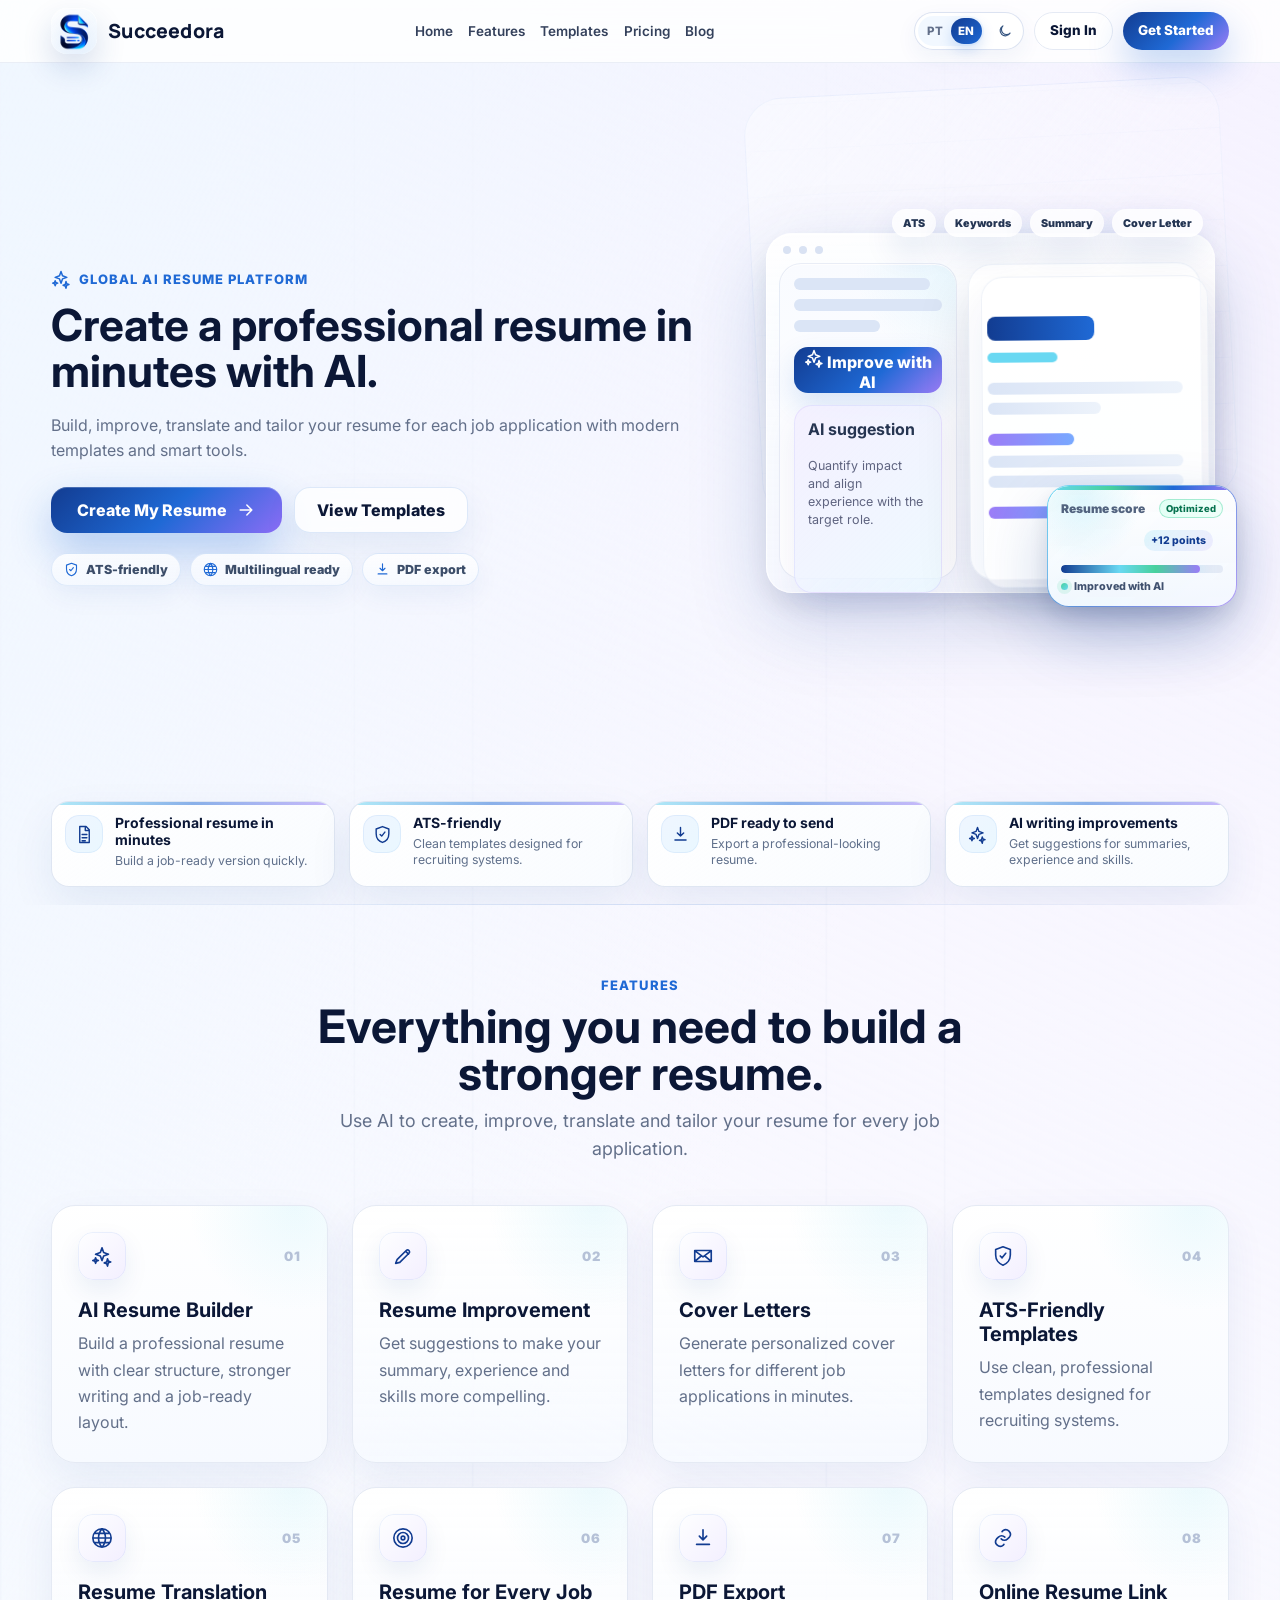
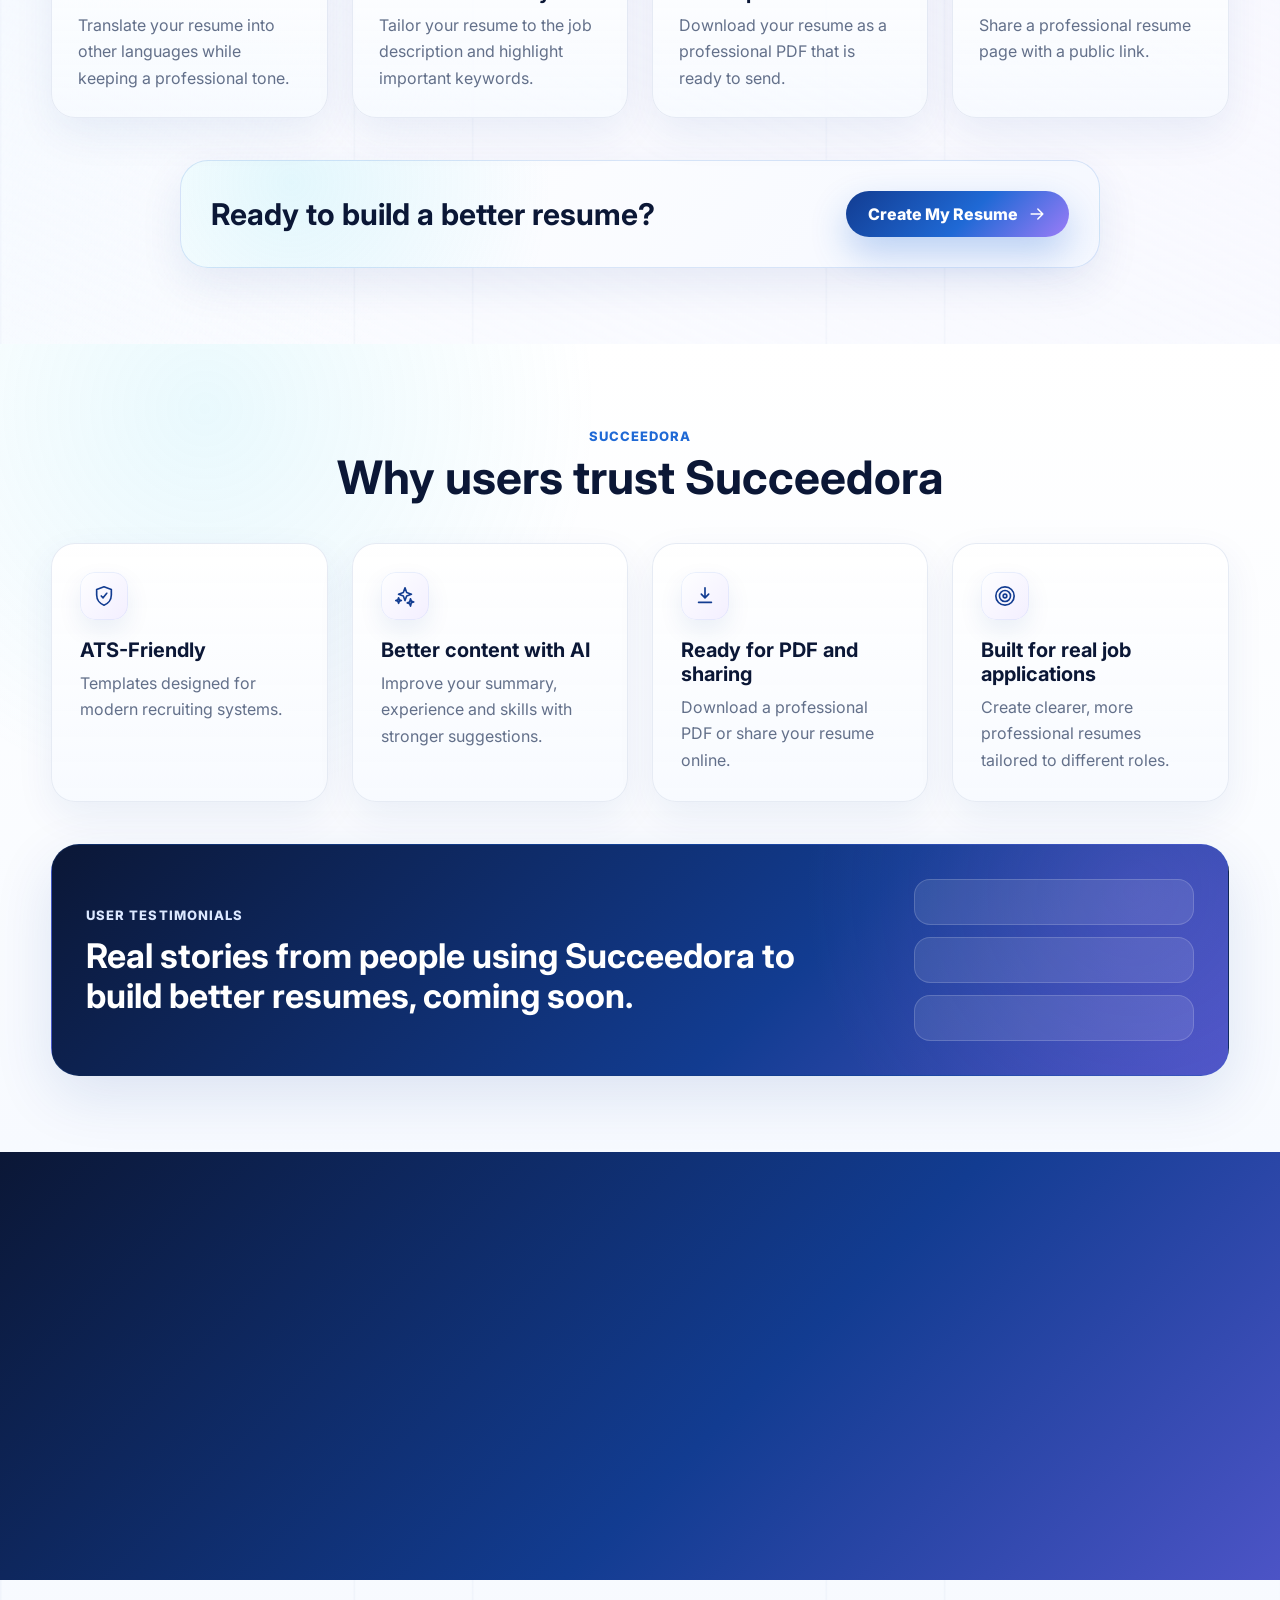
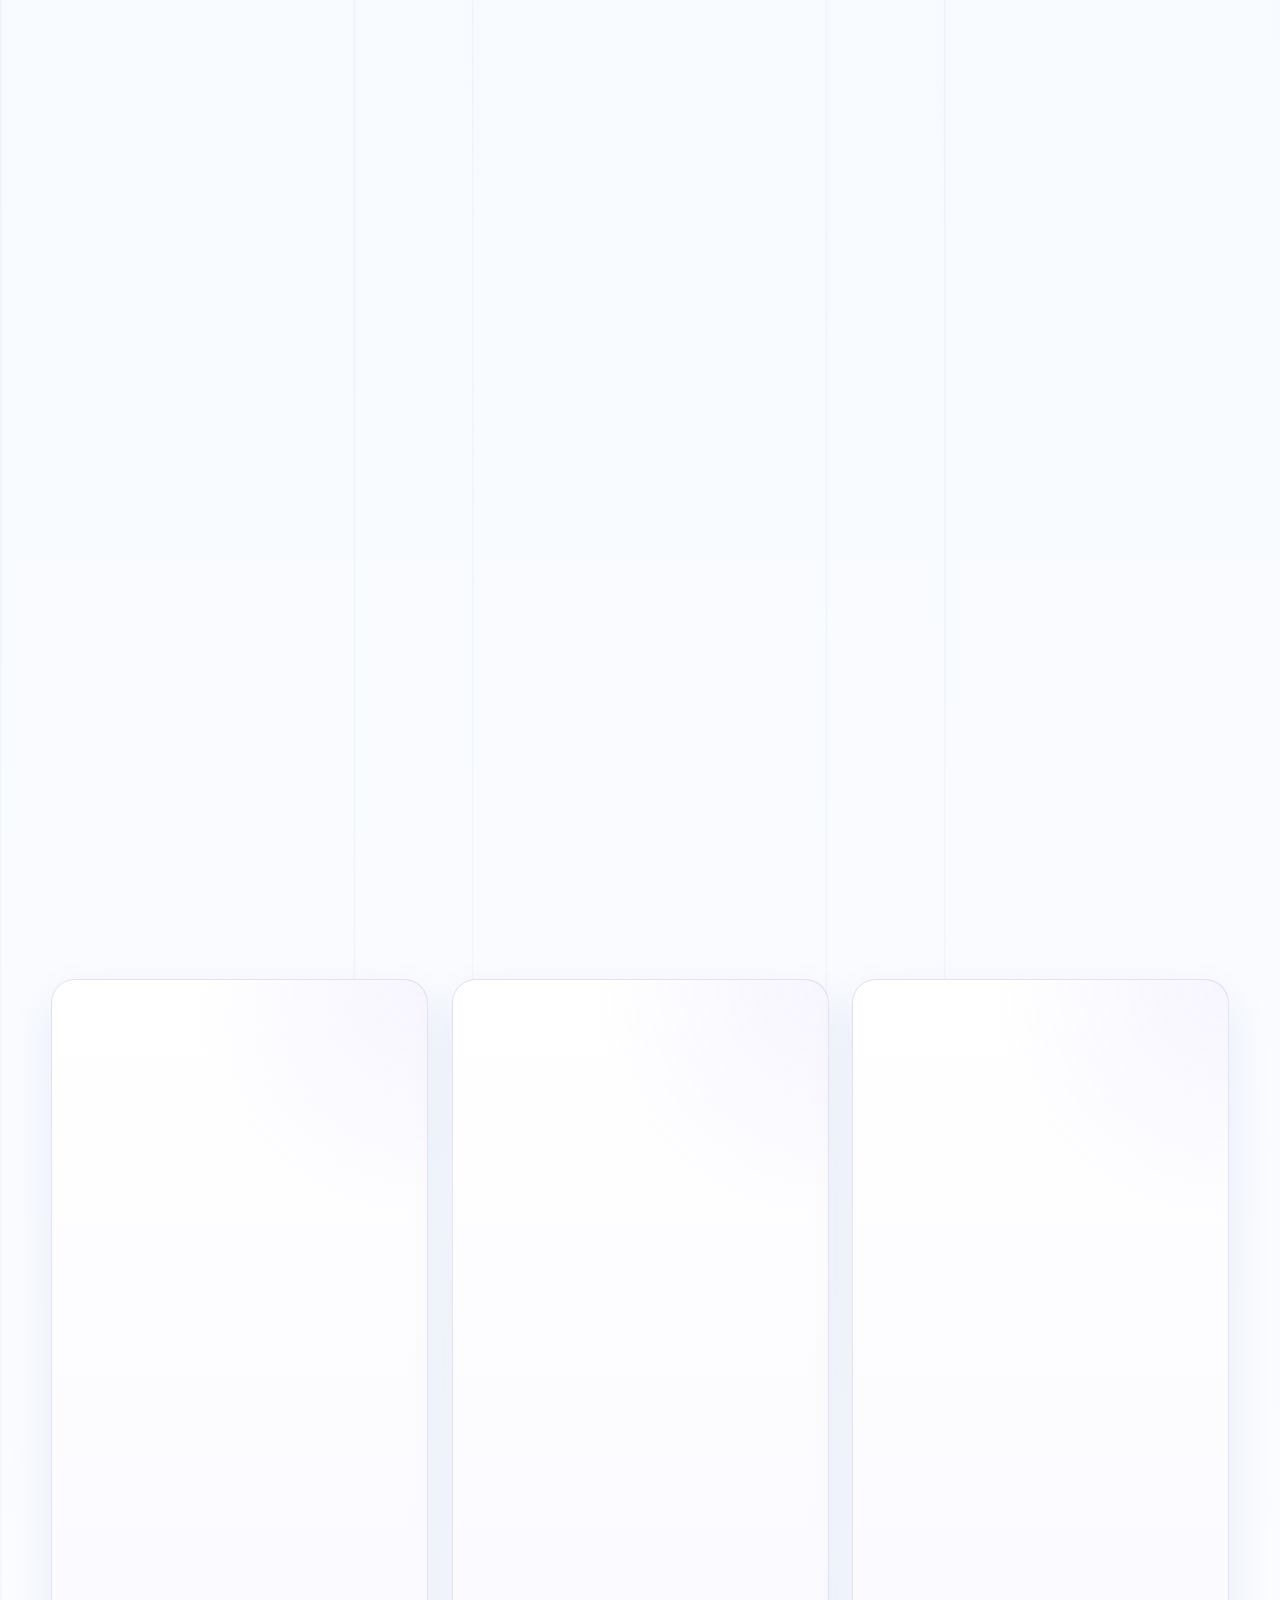
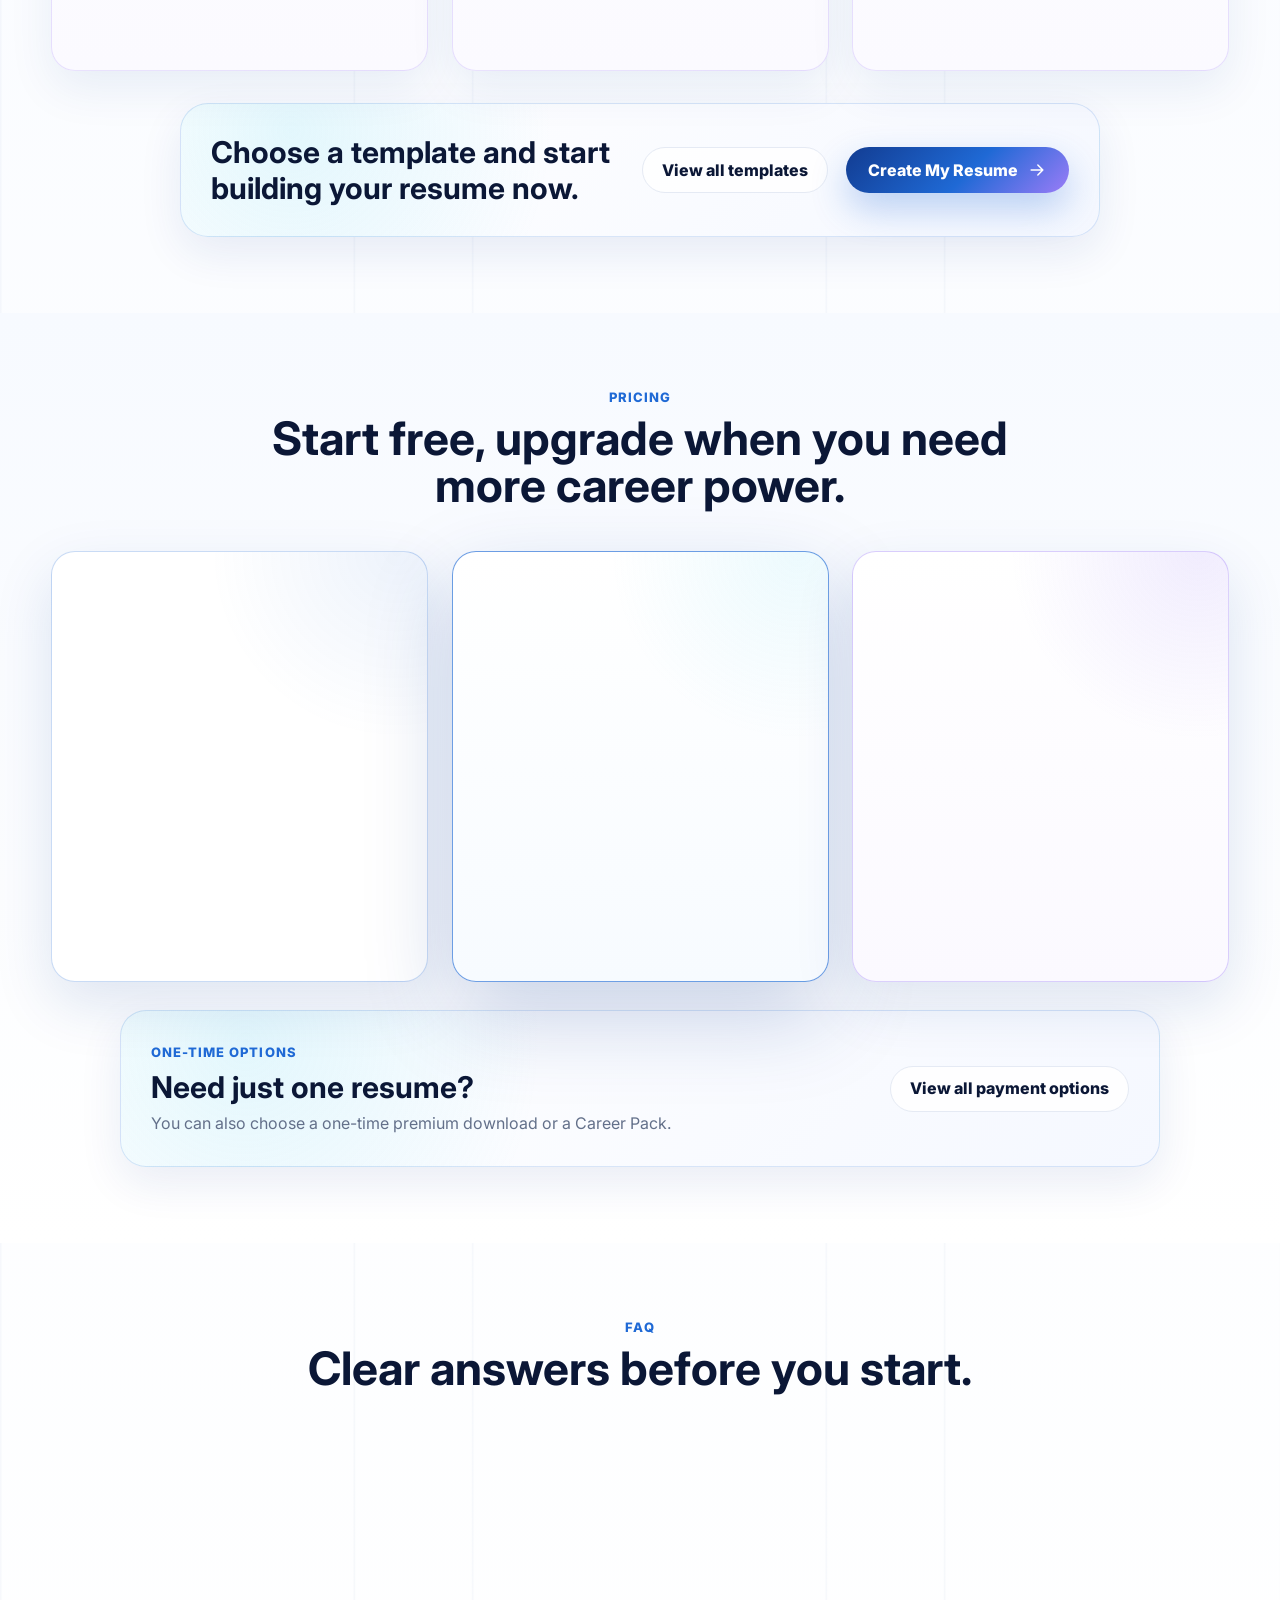
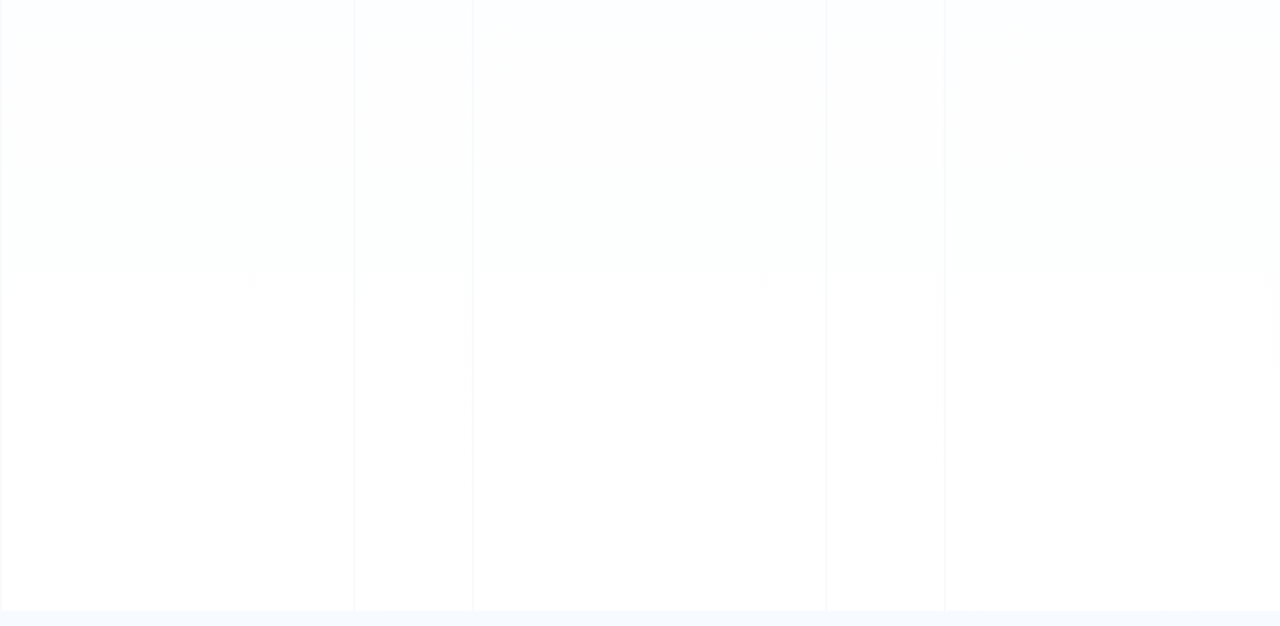
==== commit 54201dda: "Optimize public pages and first job resume preview" ====
--- a/en/index.html
+++ b/en/index.html
@@ -18,17 +18,22 @@
     <link rel="canonical" href="https://succeedora.com/en" />
     <link rel="alternate" hreflang="pt-BR" href="https://succeedora.com/pt" />
     <link rel="alternate" hreflang="en" href="https://succeedora.com/en" />
-    <link rel="alternate" hreflang="x-default" href="https://succeedora.com/en" />
+    <link rel="alternate" hreflang="x-default" href="https://succeedora.com/" />
     <title>Succeedora — AI Resume Builder</title>
     <link rel="preconnect" href="https://fonts.googleapis.com" />
     <link rel="preconnect" href="https://fonts.gstatic.com" crossorigin />
     <link
+      rel="preload"
+      as="style"
       href="https://fonts.googleapis.com/css2?family=Inter:wght@400;500;600;700;800&family=Manrope:wght@700;800&display=swap"
-      rel="stylesheet"
+      onload="this.onload=null;this.rel='stylesheet'"
     />
+    <noscript><link rel="stylesheet" href="https://fonts.googleapis.com/css2?family=Inter:wght@400;500;600;700;800&family=Manrope:wght@700;800&display=swap" /></noscript>
+    <link rel="shortcut icon" href="/favicon.ico" />
     <link rel="icon" type="image/png" sizes="192x192" href="../assets/brand/succeedora-favicon-192.png" />
     <link rel="apple-touch-icon" sizes="192x192" href="../assets/brand/succeedora-favicon-192.png" />
-    <link rel="stylesheet" href="../styles.css?v=summary-cta-20260516" />
+    <link rel="preload" href="../assets/brand/succeedora-logo-premium-96.png" as="image" type="image/png" />
+    <link rel="stylesheet" href="../styles.css?v=public-perf-20260517" />
     <script>
       window.va = window.va || function () { (window.vaq = window.vaq || []).push(arguments); };
     </script>
@@ -53,6 +58,6 @@
   </head>
   <body>
     <div id="app"></div>
-    <script src="../app.js"></script>
+    <script src="../app.js?v=public-perf-20260517" defer></script>
   </body>
 </html>
--- a/styles.css
+++ b/styles.css
@@ -85,13 +85,17 @@
 }
 
 html:has(.home-shell),
-body:has(.home-shell) {
+body:has(.home-shell),
+html:has(.summary-tool-page),
+body:has(.summary-tool-page) {
   scrollbar-width: none;
   -ms-overflow-style: none;
 }
 
 html:has(.home-shell)::-webkit-scrollbar,
-body:has(.home-shell)::-webkit-scrollbar {
+body:has(.home-shell)::-webkit-scrollbar,
+html:has(.summary-tool-page)::-webkit-scrollbar,
+body:has(.summary-tool-page)::-webkit-scrollbar {
   width: 0;
   height: 0;
 }
@@ -4959,9 +4963,28 @@
     line-height: 1.08;
   }
 
+  .site-footer {
+    grid-template-columns: 1fr;
+    grid-template-areas:
+      "brand"
+      "statement"
+      "links";
+    align-items: start;
+  }
+
+  .site-footer > p {
+    justify-self: stretch;
+  }
+
   .legal-footer-links {
     align-items: stretch;
     width: 100%;
+  }
+
+  .footer-link-group {
+    display: grid;
+    width: 100%;
+    gap: 8px;
   }
 
   .legal-footer-links a {
@@ -5257,6 +5280,22 @@
   border-color: var(--line);
 }
 
+:root[data-theme="dark"] .site-footer > p {
+  color: #d2def2;
+  border-color: rgba(105, 216, 242, 0.18);
+  background:
+    radial-gradient(circle at 96% 0%, rgba(105, 216, 242, 0.13), transparent 34%),
+    radial-gradient(circle at 0% 100%, rgba(155, 124, 247, 0.12), transparent 34%),
+    rgba(16, 27, 52, 0.72);
+  box-shadow:
+    0 24px 62px rgba(0, 0, 0, 0.22),
+    inset 0 1px 0 rgba(255, 255, 255, 0.05);
+}
+
+:root[data-theme="dark"] .footer-copyright {
+  color: #95a5bf;
+}
+
 @media (prefers-reduced-motion: reduce) {
   *,
   *::before,
@@ -5513,21 +5552,78 @@
 }
 
 .site-footer {
-  display: flex;
+  display: grid;
+  grid-template-columns: minmax(260px, auto) minmax(320px, 1fr);
+  grid-template-areas:
+    "brand statement"
+    "links statement";
   align-items: center;
-  justify-content: space-between;
-  gap: 18px;
-  flex-wrap: wrap;
+  gap: 18px clamp(28px, 4vw, 72px);
   padding: 34px clamp(20px, 5vw, 72px);
   border-top: 1px solid var(--line);
   color: var(--muted);
   background: #fff;
 }
 
+.site-footer .brand {
+  grid-area: brand;
+  justify-self: start;
+}
+
+.site-footer > p {
+  position: relative;
+  grid-area: statement;
+  justify-self: end;
+  width: min(100%, 640px);
+  margin: 0;
+  padding: clamp(18px, 2vw, 24px) clamp(20px, 2.6vw, 30px);
+  border: 1px solid rgba(31, 105, 213, 0.16);
+  border-radius: 24px;
+  color: #263a5d;
+  background:
+    radial-gradient(circle at 96% 0%, rgba(105, 216, 242, 0.24), transparent 34%),
+    radial-gradient(circle at 0% 100%, rgba(155, 124, 247, 0.16), transparent 34%),
+    linear-gradient(135deg, rgba(255, 255, 255, 0.96), rgba(239, 247, 255, 0.88));
+  box-shadow:
+    0 24px 60px rgba(18, 60, 145, 0.12),
+    inset 0 1px 0 rgba(255, 255, 255, 0.92);
+  font-size: clamp(17px, 1.45vw, 24px);
+  font-weight: 900;
+  line-height: 1.35;
+}
+
+.site-footer > p::before {
+  content: "";
+  position: absolute;
+  left: 22px;
+  top: 18px;
+  width: 42px;
+  height: 3px;
+  border-radius: 999px;
+  background: linear-gradient(90deg, var(--blue-2), var(--cyan), var(--purple));
+}
+
 .legal-footer-links {
+  grid-area: links;
   display: flex;
   flex-wrap: wrap;
-  gap: 14px;
+  gap: 12px 16px;
+  align-items: center;
+}
+
+.footer-copyright {
+  flex-basis: 100%;
+  color: #72809a;
+  font-size: 12.5px;
+  font-weight: 750;
+  line-height: 1.4;
+}
+
+.footer-link-group {
+  display: inline-flex;
+  align-items: center;
+  flex-wrap: wrap;
+  gap: 10px 16px;
 }
 
 .legal-footer-links a,
@@ -31419,9 +31515,10 @@
 /* Public professional summary generator */
 .summary-tool-page {
   background:
-    radial-gradient(circle at 12% 8%, rgba(105, 216, 242, 0.18), transparent 28%),
-    radial-gradient(circle at 84% 4%, rgba(155, 124, 247, 0.16), transparent 28%),
-    linear-gradient(180deg, #f7fbff 0%, #ffffff 46%, #f5fbff 100%);
+    linear-gradient(90deg, rgba(31, 105, 213, 0.06) 1px, transparent 1px),
+    linear-gradient(0deg, rgba(31, 105, 213, 0.045) 1px, transparent 1px),
+    linear-gradient(118deg, #f4fbff 0%, #eef6ff 34%, #f8fbff 68%, #ffffff 100%);
+  background-size: 56px 56px, 56px 56px, auto;
 }
 
 .summary-tool-page main {
@@ -31447,35 +31544,50 @@
 }
 
 .summary-tool-hero {
-  display: grid;
-  grid-template-columns: minmax(0, 1fr) minmax(340px, 0.76fr);
-  gap: clamp(32px, 5vw, 72px);
+  position: relative;
+  display: grid;
+  grid-template-columns: minmax(0, 0.98fr) minmax(420px, 0.82fr);
+  gap: clamp(34px, 4.8vw, 70px);
   align-items: center;
-  width: min(100%, 1280px);
+  width: min(100%, 1760px);
+  min-height: calc(100svh - 64px);
   margin: 0 auto;
-  padding: clamp(38px, 5vw, 70px) var(--page-x) clamp(24px, 3.6vw, 46px);
+  padding: clamp(30px, 5.2vh, 64px) var(--page-x) clamp(28px, 4.8vh, 56px);
+}
+
+.summary-tool-hero::before {
+  content: "";
+  position: absolute;
+  inset: clamp(20px, 4vw, 56px) var(--page-x) auto;
+  height: 1px;
+  background: linear-gradient(90deg, transparent, rgba(31, 105, 213, 0.28), rgba(13, 143, 105, 0.26), transparent);
+}
+
+.summary-tool-hero > * {
+  min-width: 0;
 }
 
 .summary-tool-copy {
   display: grid;
-  gap: 20px;
-  max-width: 760px;
+  gap: clamp(16px, 2.2vh, 22px);
+  max-width: 720px;
 }
 
 .summary-tool-copy h1 {
   margin: 0;
   color: var(--ink);
-  font-size: clamp(42px, 5.4vw, 76px);
-  line-height: 1.02;
+  max-width: 11ch;
+  font-size: 5rem;
+  line-height: 0.98;
   letter-spacing: 0;
 }
 
 .summary-tool-copy p {
-  max-width: 670px;
+  max-width: 640px;
   margin: 0;
-  color: #52627e;
-  font-size: clamp(17px, 1.45vw, 21px);
-  line-height: 1.62;
+  color: #425371;
+  font-size: 1.2rem;
+  line-height: 1.58;
 }
 
 .summary-tool-actions,
@@ -31487,23 +31599,29 @@
   align-items: center;
 }
 
+.summary-tool-actions .primary-button,
+.summary-tool-actions .secondary-button {
+  white-space: normal;
+}
+
 .summary-tool-badges {
   display: flex;
   flex-wrap: wrap;
-  gap: 9px;
+  gap: 10px;
+  max-width: 680px;
 }
 
 .summary-tool-badges span {
   display: inline-flex;
   align-items: center;
   gap: 7px;
-  min-height: 34px;
-  padding: 0 12px;
-  border: 1px solid rgba(31, 105, 213, 0.12);
+  min-height: 38px;
+  padding: 0 14px;
+  border: 1px solid rgba(31, 105, 213, 0.14);
   border-radius: 999px;
-  color: #243553;
-  background: rgba(255, 255, 255, 0.82);
-  box-shadow: 0 10px 24px rgba(18, 60, 145, 0.06);
+  color: #152746;
+  background: rgba(255, 255, 255, 0.88);
+  box-shadow: 0 14px 34px rgba(18, 60, 145, 0.08);
   font-size: 12.5px;
   font-weight: 850;
 }
@@ -31532,49 +31650,225 @@
 }
 
 .summary-hero-card {
-  display: grid;
+  position: relative;
+  isolation: isolate;
+  display: grid;
+  grid-template-rows: auto 1fr auto;
   gap: 18px;
-  min-height: 390px;
+  aspect-ratio: 1.02 / 1;
+  width: min(100%, 680px);
+  justify-self: end;
+  min-height: 0;
   padding: clamp(22px, 3vw, 34px);
-  border-radius: 30px;
+  overflow: hidden;
+  border-color: rgba(255, 255, 255, 0.72);
+  border-radius: 34px;
   background:
-    radial-gradient(circle at 86% 0%, rgba(105, 216, 242, 0.16), transparent 32%),
-    linear-gradient(180deg, rgba(255, 255, 255, 0.94), rgba(246, 250, 255, 0.86));
-  transform: rotate(1deg);
-}
-
-.summary-hero-card > span {
-  justify-self: start;
-  padding: 7px 11px;
-  border-radius: 999px;
-  color: #123c91;
-  background: #eef5ff;
+    linear-gradient(135deg, rgba(7, 18, 42, 0.98) 0%, rgba(18, 57, 133, 0.96) 42%, rgba(245, 250, 255, 0.96) 42.2%, rgba(255, 255, 255, 0.98) 100%);
+  box-shadow:
+    0 34px 90px rgba(18, 60, 145, 0.2),
+    inset 0 1px 0 rgba(255, 255, 255, 0.62);
+}
+
+.summary-hero-card::before,
+.summary-hero-card::after {
+  content: "";
+  position: absolute;
+  pointer-events: none;
+}
+
+.summary-hero-card::before {
+  inset: 15px;
+  z-index: -1;
+  border: 1px solid rgba(255, 255, 255, 0.22);
+  border-radius: 26px;
+}
+
+.summary-hero-card::after {
+  inset: 0;
+  z-index: -2;
+  background:
+    linear-gradient(90deg, rgba(255, 255, 255, 0.08) 1px, transparent 1px),
+    linear-gradient(0deg, rgba(255, 255, 255, 0.07) 1px, transparent 1px);
+  background-size: 34px 34px;
+  mask-image: linear-gradient(135deg, #000 0%, #000 44%, transparent 44.2%);
+}
+
+.summary-hero-card-top {
+  display: grid;
+  grid-template-columns: minmax(0, 1fr) auto;
+  gap: 16px;
+  align-items: start;
+  color: #ffffff;
+}
+
+.summary-hero-brandline {
+  display: grid;
+  gap: 7px;
+  min-width: 0;
+}
+
+.summary-hero-brandline span,
+.summary-hero-document-head span,
+.summary-hero-score span {
+  font-size: 11px;
+  font-weight: 950;
+  letter-spacing: 0.08em;
+  line-height: 1.1;
+  text-transform: uppercase;
+}
+
+.summary-hero-brandline span {
+  color: #8ee8f7;
+}
+
+.summary-hero-brandline strong {
+  color: #ffffff;
+  font-size: 21px;
+  line-height: 1.08;
+}
+
+.summary-hero-score {
+  display: grid;
+  grid-template-columns: auto auto;
+  column-gap: 3px;
+  align-items: end;
+  min-width: 108px;
+  padding: 13px 14px;
+  border: 1px solid rgba(125, 231, 247, 0.5);
+  border-radius: 18px;
+  background: linear-gradient(135deg, rgba(22, 79, 183, 0.86), rgba(31, 105, 213, 0.62));
+  box-shadow:
+    0 14px 30px rgba(11, 45, 111, 0.22),
+    inset 0 1px 0 rgba(255, 255, 255, 0.18);
+  transition: border-color 0.25s ease, background 0.25s ease, box-shadow 0.25s ease, opacity 0.25s ease;
+}
+
+.summary-hero-score span {
+  grid-column: 1 / -1;
+  color: #c9f8ff;
+}
+
+.summary-hero-score strong {
+  display: inline-block;
+  min-width: 2ch;
+  color: #ffffff;
+  font-size: 34px;
+  line-height: 0.9;
+  transform-origin: left center;
+  transition: opacity 0.24s ease, transform 0.24s ease;
+}
+
+.summary-hero-score small {
+  color: #b8cdf2;
   font-size: 12px;
   font-weight: 900;
+  transition: opacity 0.24s ease;
+}
+
+.summary-hero-document {
+  align-self: stretch;
+  display: grid;
+  gap: 17px;
+  min-height: 0;
+  padding: clamp(18px, 2.4vw, 28px);
+  border: 1px solid rgba(31, 105, 213, 0.11);
+  border-radius: 28px;
+  color: #263551;
+  background:
+    linear-gradient(180deg, rgba(255, 255, 255, 0.98), rgba(248, 251, 255, 0.96));
+  box-shadow: 0 22px 54px rgba(7, 18, 42, 0.17);
+}
+
+.summary-hero-document-head {
+  display: flex;
+  justify-content: space-between;
+  gap: 12px;
+  align-items: center;
+}
+
+.summary-hero-document-head span {
+  color: #123c91;
+}
+
+.summary-hero-document-head em {
+  padding: 6px 9px;
+  border-radius: 999px;
+  color: #0d6b54;
+  background: rgba(221, 249, 238, 0.9);
+  font-size: 11px;
+  font-style: normal;
+  font-weight: 950;
 }
 
 .summary-hero-card p {
   margin: 0;
-  padding: 28px;
-  border: 1px solid rgba(31, 105, 213, 0.1);
-  border-radius: 24px;
-  color: #263551;
-  background: #fff;
-  box-shadow: 0 18px 42px rgba(18, 60, 145, 0.08);
-  font-size: clamp(16px, 1.4vw, 19px);
-  line-height: 1.65;
+  color: #21304d;
+  font-size: 1.05rem;
+  font-weight: 740;
+  line-height: 1.62;
+}
+
+.summary-hero-card [data-summary-hero-text] {
+  min-height: calc(1.62em * 5);
+}
+
+.summary-hero-card.is-typing [data-summary-hero-text]::after {
+  content: "";
+  display: inline-block;
+  width: 0.08em;
+  height: 1em;
+  margin-left: 0.12em;
+  border-radius: 999px;
+  background: #1f69d5;
+  transform: translateY(0.14em);
+  animation: summaryTypingCaret 0.85s steps(2, start) infinite;
+}
+
+.summary-hero-card.is-typing .summary-hero-score {
+  border-color: rgba(125, 231, 247, 0.34);
+  background: linear-gradient(135deg, rgba(22, 79, 183, 0.72), rgba(31, 105, 213, 0.48));
+  box-shadow:
+    0 10px 24px rgba(11, 45, 111, 0.16),
+    inset 0 1px 0 rgba(255, 255, 255, 0.14);
+}
+
+.summary-hero-card.is-typing .summary-hero-score strong,
+.summary-hero-card.is-typing .summary-hero-score small {
+  opacity: 0.72;
+  transform: translateY(2px) scale(0.98);
+}
+
+.summary-hero-card.is-scoring .summary-hero-score {
+  border-color: rgba(125, 231, 247, 0.42);
+  background: linear-gradient(135deg, rgba(22, 79, 183, 0.92), rgba(17, 148, 137, 0.72));
+  box-shadow:
+    0 14px 34px rgba(11, 45, 111, 0.28),
+    inset 0 1px 0 rgba(255, 255, 255, 0.22);
+  animation: summaryPrecisionPop 0.58s cubic-bezier(0.18, 0.9, 0.25, 1.24);
+}
+
+.summary-hero-card.is-scoring .summary-hero-score strong,
+.summary-hero-card.is-scoring .summary-hero-score small {
+  opacity: 1;
+  color: #ffffff;
+}
+
+.summary-hero-card.is-scoring .summary-card-lines i:nth-child(3) {
+  animation: summaryPrecisionSweep 0.72s ease both;
 }
 
 .summary-card-lines {
   display: grid;
-  gap: 10px;
+  gap: 9px;
+  align-self: end;
 }
 
 .summary-card-lines i {
   display: block;
-  height: 11px;
+  height: 10px;
   border-radius: 999px;
-  background: #dbe5f6;
+  background: #d9e5f5;
 }
 
 .summary-card-lines i:nth-child(2) {
@@ -31583,7 +31877,77 @@
 
 .summary-card-lines i:nth-child(3) {
   width: 48%;
-  background: linear-gradient(90deg, var(--blue), var(--purple));
+  background: linear-gradient(90deg, #164fb7, #18a889, #8a6bf1);
+}
+
+@keyframes summaryTypingCaret {
+  0%,
+  45% {
+    opacity: 1;
+  }
+
+  46%,
+  100% {
+    opacity: 0;
+  }
+}
+
+@keyframes summaryPrecisionPop {
+  0% {
+    opacity: 0.45;
+    transform: translateY(6px) scale(0.94);
+  }
+
+  62% {
+    opacity: 1;
+    transform: translateY(-2px) scale(1.05);
+  }
+
+  100% {
+    opacity: 1;
+    transform: translateY(0) scale(1);
+  }
+}
+
+@keyframes summaryPrecisionSweep {
+  0% {
+    width: 18%;
+    opacity: 0.55;
+  }
+
+  100% {
+    width: 48%;
+    opacity: 1;
+  }
+}
+
+.summary-hero-intelligence {
+  display: grid;
+  grid-template-columns: repeat(3, minmax(0, 1fr));
+  gap: 10px;
+}
+
+.summary-hero-intelligence span {
+  display: grid;
+  grid-template-columns: 18px minmax(0, 1fr);
+  gap: 8px;
+  align-items: center;
+  min-height: 48px;
+  padding: 10px;
+  border: 1px solid rgba(31, 105, 213, 0.12);
+  border-radius: 16px;
+  color: #162a4a;
+  background: rgba(255, 255, 255, 0.82);
+  box-shadow: 0 14px 28px rgba(18, 60, 145, 0.08);
+  font-size: 12px;
+  font-weight: 900;
+  line-height: 1.2;
+}
+
+.summary-hero-intelligence .icon {
+  width: 18px;
+  height: 18px;
+  color: #0d8f69;
 }
 
 .summary-tool-section {
@@ -31596,6 +31960,11 @@
   padding: 0 var(--page-x);
 }
 
+.summary-tool-section:has(.summary-result-card[hidden]) {
+  grid-template-columns: minmax(0, 760px);
+  justify-content: center;
+}
+
 .summary-form-card,
 .summary-result-card {
   display: grid;
@@ -31604,13 +31973,18 @@
   border-radius: 26px;
 }
 
+.summary-result-card[hidden] {
+  display: none;
+}
+
 .summary-tool-form {
   display: grid;
   grid-template-columns: repeat(2, minmax(0, 1fr));
   gap: 14px;
 }
 
-.summary-tool-form label {
+.summary-tool-form label,
+.summary-field {
   display: grid;
   gap: 8px;
   min-width: 0;
@@ -31619,12 +31993,20 @@
   font-weight: 900;
 }
 
-.summary-tool-form label:nth-of-type(5),
-.summary-tool-form label:nth-of-type(6),
+.summary-tool-form .summary-skill-builder,
+.summary-tool-form > .summary-field:nth-of-type(n+4),
+.summary-tool-form .summary-quality-meter,
 .summary-tool-form [data-summary-generate],
 .summary-security-gate,
 .summary-tool-message {
   grid-column: 1 / -1;
+}
+
+.summary-field small {
+  color: #65728a;
+  font-size: 12px;
+  font-weight: 750;
+  line-height: 1.35;
 }
 
 .summary-tool-form input,
@@ -31654,6 +32036,134 @@
   resize: vertical;
 }
 
+.summary-skill-builder {
+  display: grid;
+  gap: 14px;
+  padding: 16px;
+  border: 1px solid rgba(31, 105, 213, 0.12);
+  border-radius: 20px;
+  background: linear-gradient(135deg, rgba(248, 251, 255, 0.96), rgba(239, 247, 255, 0.82));
+}
+
+.summary-skill-builder strong,
+.summary-selected-skills-wrap > span,
+.summary-quality-meter span {
+  color: var(--ink);
+  font-size: 13px;
+  font-weight: 950;
+}
+
+.summary-skill-builder p,
+.summary-quality-meter p,
+.summary-selected-skills p {
+  margin: 0;
+  color: #52627e;
+  font-size: 13px;
+  font-weight: 760;
+  line-height: 1.45;
+}
+
+.summary-skill-suggestions,
+.summary-selected-skills {
+  display: flex;
+  flex-wrap: wrap;
+  gap: 9px;
+}
+
+.summary-skill-chip,
+.summary-selected-skill {
+  display: inline-flex;
+  align-items: center;
+  gap: 7px;
+  min-height: 36px;
+  padding: 0 12px;
+  border: 1px solid rgba(31, 105, 213, 0.15);
+  border-radius: 999px;
+  color: #1d3354;
+  background: rgba(255, 255, 255, 0.9);
+  box-shadow: 0 10px 22px rgba(18, 60, 145, 0.05);
+  cursor: pointer;
+  font: inherit;
+  font-size: 12.5px;
+  font-weight: 850;
+}
+
+.summary-skill-chip.is-selected,
+.summary-selected-skill {
+  border-color: rgba(13, 143, 105, 0.25);
+  color: #0b513f;
+  background: rgba(236, 253, 245, 0.88);
+}
+
+.summary-skill-chip .icon {
+  width: 14px;
+  height: 14px;
+}
+
+.summary-selected-skill span {
+  color: #0d6b54;
+  font-size: 15px;
+  line-height: 1;
+}
+
+.summary-manual-skill-row {
+  display: grid;
+  grid-template-columns: minmax(0, 1fr) auto;
+  gap: 12px;
+  align-items: end;
+}
+
+.summary-manual-skill-row .secondary-button {
+  min-height: 46px;
+}
+
+.summary-selected-skills-wrap {
+  display: grid;
+  gap: 9px;
+}
+
+.summary-quality-meter {
+  display: grid;
+  gap: 9px;
+  padding: 15px 16px;
+  border: 1px solid rgba(31, 105, 213, 0.13);
+  border-radius: 18px;
+  background: rgba(255, 255, 255, 0.78);
+}
+
+.summary-quality-meter div {
+  display: flex;
+  flex-wrap: wrap;
+  gap: 9px;
+  align-items: center;
+  justify-content: space-between;
+}
+
+.summary-quality-meter strong {
+  padding: 6px 10px;
+  border-radius: 999px;
+  color: #123c91;
+  background: #eef5ff;
+  font-size: 12px;
+  font-weight: 950;
+  text-transform: uppercase;
+}
+
+.summary-quality-meter[data-quality="basic"] strong {
+  color: #8a4d00;
+  background: #fff7df;
+}
+
+.summary-quality-meter[data-quality="good"] strong {
+  color: #123c91;
+  background: #eef5ff;
+}
+
+.summary-quality-meter[data-quality="strong"] strong {
+  color: #0b513f;
+  background: #ddf9ee;
+}
+
 .summary-tool-form input:focus,
 .summary-tool-form select:focus,
 .summary-tool-form textarea:focus,
@@ -31724,11 +32234,37 @@
   gap: 10px;
 }
 
+.summary-result-option-head > div {
+  display: grid;
+  gap: 5px;
+}
+
 .summary-result-option span {
   color: #123c91;
   font-size: 12px;
   font-weight: 950;
   text-transform: uppercase;
+}
+
+.summary-result-option-head p {
+  margin: 0;
+  color: #65728a;
+  font-size: 13px;
+  font-weight: 750;
+  line-height: 1.35;
+}
+
+.summary-result-readable {
+  margin: 0;
+  padding: 16px;
+  border: 1px solid rgba(31, 105, 213, 0.1);
+  border-radius: 18px;
+  color: #253653;
+  background: rgba(255, 255, 255, 0.86);
+  box-shadow: inset 0 1px 0 rgba(255, 255, 255, 0.86);
+  font-size: 15px;
+  font-weight: 720;
+  line-height: 1.65;
 }
 
 .summary-result-option textarea {
@@ -31737,6 +32273,10 @@
   line-height: 1.58;
   overflow: hidden;
   resize: vertical;
+}
+
+.summary-result-option textarea[hidden] {
+  display: none;
 }
 
 .summary-result-option:first-child textarea {
@@ -31788,11 +32328,40 @@
 }
 
 .summary-result-note,
+.summary-quality-warning,
+.summary-suggestions,
 .pending-summary-notice,
 .builder-imported-summary-notice {
   border: 1px solid rgba(13, 107, 84, 0.16);
   border-radius: 16px;
   background: rgba(236, 253, 245, 0.78);
+}
+
+.summary-quality-warning,
+.summary-suggestions {
+  margin: 0;
+  padding: 14px 16px;
+  color: #245443;
+  font-size: 13px;
+  font-weight: 820;
+  line-height: 1.48;
+}
+
+.summary-suggestions {
+  display: grid;
+  gap: 8px;
+  background: linear-gradient(135deg, rgba(236, 253, 245, 0.86), rgba(238, 245, 255, 0.9));
+}
+
+.summary-suggestions strong {
+  color: #0b513f;
+  font-size: 12px;
+  font-weight: 950;
+  text-transform: uppercase;
+}
+
+.summary-suggestions p {
+  margin: 0;
 }
 
 .summary-result-cta .summary-result-note {
@@ -31906,6 +32475,7 @@
 }
 
 .summary-steps-section .section-heading,
+.summary-use-section .section-heading,
 .summary-mistakes-section .section-heading,
 .summary-related-section .section-heading {
   justify-items: center;
@@ -31918,6 +32488,7 @@
 }
 
 .summary-steps-section .section-heading.left,
+.summary-use-section .section-heading.left,
 .summary-mistakes-section .section-heading.left,
 .summary-related-section .section-heading.left {
   justify-items: center;
@@ -31942,6 +32513,7 @@
 }
 
 .summary-steps-section .section-heading h2,
+.summary-use-section .section-heading h2,
 .summary-mistakes-section .section-heading h2,
 .summary-related-section .section-heading h2 {
   max-width: 760px;
@@ -32063,9 +32635,10 @@
 
 :root[data-theme="dark"] .summary-tool-page {
   background:
-    radial-gradient(circle at 12% 8%, rgba(105, 216, 242, 0.1), transparent 28%),
-    radial-gradient(circle at 84% 4%, rgba(155, 124, 247, 0.12), transparent 28%),
-    linear-gradient(180deg, #081124 0%, #0c1730 48%, #081124 100%);
+    linear-gradient(90deg, rgba(142, 232, 247, 0.045) 1px, transparent 1px),
+    linear-gradient(0deg, rgba(142, 232, 247, 0.035) 1px, transparent 1px),
+    linear-gradient(118deg, #07101f 0%, #0c1831 40%, #081124 100%);
+  background-size: 56px 56px, 56px 56px, auto;
 }
 
 :root[data-theme="dark"] .summary-tool-copy h1,
@@ -32110,7 +32683,6 @@
   box-shadow: 0 24px 70px rgba(0, 0, 0, 0.28);
 }
 
-:root[data-theme="dark"] .summary-hero-card p,
 :root[data-theme="dark"] .summary-tool-badges span,
 :root[data-theme="dark"] .summary-related-links a,
 :root[data-theme="dark"] .summary-result-cta {
@@ -32119,8 +32691,44 @@
   background: rgba(12, 25, 47, 0.86);
 }
 
+:root[data-theme="dark"] .summary-hero-card {
+  border-color: rgba(170, 194, 234, 0.26);
+  background:
+    linear-gradient(135deg, rgba(4, 12, 28, 0.98) 0%, rgba(16, 45, 108, 0.94) 42%, rgba(13, 25, 49, 0.96) 42.2%, rgba(9, 18, 36, 0.98) 100%);
+}
+
+:root[data-theme="dark"] .summary-hero-document,
+:root[data-theme="dark"] .summary-hero-intelligence span {
+  border-color: rgba(170, 194, 234, 0.2);
+  color: #edf5ff;
+  background: rgba(7, 17, 31, 0.82);
+}
+
+:root[data-theme="dark"] .summary-hero-document p {
+  color: #eaf2ff;
+}
+
+:root[data-theme="dark"] .summary-hero-document-head span {
+  color: #9ddcff;
+}
+
+:root[data-theme="dark"] .summary-card-lines i {
+  background: rgba(170, 194, 234, 0.24);
+}
+
+:root[data-theme="dark"] .summary-card-lines i:nth-child(3) {
+  background: linear-gradient(90deg, #69d8f2, #60d3a9, #a88bff);
+}
+
 :root[data-theme="dark"] .summary-tool-form label {
   color: #dbe7f8;
+}
+
+:root[data-theme="dark"] .summary-field small,
+:root[data-theme="dark"] .summary-skill-builder p,
+:root[data-theme="dark"] .summary-quality-meter p,
+:root[data-theme="dark"] .summary-selected-skills p {
+  color: #b7c8e3;
 }
 
 :root[data-theme="dark"] .summary-tool-form input,
@@ -32132,6 +32740,52 @@
   background: rgba(7, 17, 31, 0.78);
 }
 
+:root[data-theme="dark"] .summary-skill-builder,
+:root[data-theme="dark"] .summary-quality-meter {
+  border-color: rgba(170, 194, 234, 0.2);
+  background: rgba(7, 17, 31, 0.42);
+}
+
+:root[data-theme="dark"] .summary-skill-chip,
+:root[data-theme="dark"] .summary-selected-skill {
+  border-color: rgba(170, 194, 234, 0.22);
+  color: #eaf2ff;
+  background: rgba(12, 25, 47, 0.78);
+}
+
+:root[data-theme="dark"] .summary-skill-chip.is-selected,
+:root[data-theme="dark"] .summary-selected-skill {
+  border-color: rgba(96, 211, 169, 0.3);
+  color: #d8ffeb;
+  background: rgba(12, 47, 38, 0.72);
+}
+
+:root[data-theme="dark"] .summary-quality-meter strong {
+  color: #dceaff;
+  background: rgba(120, 169, 255, 0.18);
+}
+
+:root[data-theme="dark"] .summary-quality-meter[data-quality="basic"] strong {
+  color: #ffe6a8;
+  background: rgba(138, 77, 0, 0.24);
+}
+
+:root[data-theme="dark"] .summary-quality-meter[data-quality="strong"] strong {
+  color: #d8ffeb;
+  background: rgba(96, 211, 169, 0.18);
+}
+
+:root[data-theme="dark"] .summary-result-readable {
+  border-color: rgba(170, 194, 234, 0.2);
+  color: #f4f8ff;
+  background: rgba(7, 17, 31, 0.62);
+  box-shadow: inset 0 1px 0 rgba(255, 255, 255, 0.04);
+}
+
+:root[data-theme="dark"] .summary-result-option-head p {
+  color: #b7c8e3;
+}
+
 :root[data-theme="dark"] .summary-security-gate {
   border-color: rgba(170, 194, 234, 0.2);
   background: rgba(12, 25, 47, 0.86);
@@ -32146,12 +32800,18 @@
 }
 
 :root[data-theme="dark"] .summary-result-note,
+:root[data-theme="dark"] .summary-quality-warning,
+:root[data-theme="dark"] .summary-suggestions,
 :root[data-theme="dark"] .pending-summary-notice,
 :root[data-theme="dark"] .builder-imported-summary-notice {
   border-color: rgba(96, 211, 169, 0.24);
   color: #bff8df;
   background: rgba(12, 47, 38, 0.72);
   box-shadow: 0 18px 44px rgba(0, 0, 0, 0.22);
+}
+
+:root[data-theme="dark"] .summary-suggestions strong {
+  color: #d8ffeb;
 }
 
 :root[data-theme="dark"] .summary-final-cta {
@@ -32175,13 +32835,153 @@
   background: rgba(255, 255, 255, 0.1);
 }
 
+@media (max-height: 940px) and (min-width: 981px) {
+  .summary-tool-hero {
+    grid-template-columns: minmax(0, 1fr) minmax(360px, 0.7fr);
+    gap: clamp(26px, 3.5vw, 52px);
+    min-height: calc(100svh - 58px);
+    padding-top: clamp(22px, 3.4vh, 34px);
+    padding-bottom: clamp(20px, 3.2vh, 32px);
+  }
+
+  .summary-hero-card {
+    width: min(100%, 560px);
+    gap: 12px;
+    padding: 20px;
+    border-radius: 28px;
+  }
+
+  .summary-hero-brandline {
+    gap: 5px;
+  }
+
+  .summary-hero-brandline strong {
+    font-size: 19px;
+  }
+
+  .summary-hero-score {
+    min-width: 94px;
+    padding: 10px 11px;
+  }
+
+  .summary-hero-score strong {
+    font-size: 29px;
+  }
+
+  .summary-hero-document {
+    gap: 12px;
+    padding: 20px;
+    border-radius: 22px;
+  }
+
+  .summary-hero-card p {
+    font-size: 0.94rem;
+    line-height: 1.48;
+  }
+
+  .summary-hero-intelligence span {
+    min-height: 42px;
+    padding: 8px;
+  }
+}
+
+@media (max-height: 820px) and (min-width: 981px) {
+  .summary-tool-hero {
+    gap: clamp(28px, 4vw, 56px);
+    padding-top: 28px;
+    padding-bottom: 28px;
+  }
+
+  .summary-tool-copy {
+    gap: 16px;
+  }
+
+  .summary-tool-copy h1 {
+    font-size: clamp(58px, 4.7vw, 74px);
+    line-height: 0.96;
+  }
+
+  .summary-tool-copy p {
+    max-width: 620px;
+    font-size: 1.1rem;
+    line-height: 1.48;
+  }
+
+  .summary-tool-actions {
+    gap: 10px;
+  }
+
+  .summary-tool-actions .primary-button,
+  .summary-tool-actions .secondary-button {
+    min-height: 44px;
+    padding-inline: 20px;
+  }
+
+  .summary-tool-badges span {
+    min-height: 34px;
+    padding-inline: 12px;
+  }
+
+  .summary-hero-card {
+    width: min(100%, 560px);
+    gap: 12px;
+    padding: 20px;
+    border-radius: 28px;
+  }
+
+  .summary-hero-brandline strong {
+    font-size: 19px;
+  }
+
+  .summary-hero-score {
+    min-width: 96px;
+    padding: 11px 12px;
+  }
+
+  .summary-hero-score strong {
+    font-size: 30px;
+  }
+
+  .summary-hero-document {
+    gap: 12px;
+    padding: 20px;
+    border-radius: 22px;
+  }
+
+  .summary-hero-card p {
+    font-size: 0.94rem;
+    line-height: 1.48;
+  }
+
+  .summary-hero-intelligence span {
+    min-height: 42px;
+    padding: 8px;
+  }
+}
+
 @media (max-width: 980px) {
   .summary-tool-hero,
   .summary-tool-section {
     grid-template-columns: 1fr;
   }
 
+  .summary-tool-hero {
+    min-height: calc(100svh - 64px);
+    align-content: center;
+  }
+
+  .summary-tool-copy {
+    max-width: 760px;
+  }
+
+  .summary-tool-copy h1 {
+    max-width: 13ch;
+    font-size: 4.1rem;
+  }
+
   .summary-hero-card {
+    width: min(100%, 720px);
+    justify-self: center;
     transform: none;
   }
 
@@ -32212,11 +33012,132 @@
   }
 
   .summary-tool-hero {
-    padding-top: 28px;
+    gap: clamp(12px, 2.4svh, 18px);
+    width: 100%;
+    max-width: 100vw;
+    padding-right: 18px;
+    padding-left: 18px;
+    padding-top: clamp(14px, 2.4svh, 24px);
+    padding-bottom: 14px;
+    overflow: hidden;
+  }
+
+  .summary-tool-copy,
+  .summary-tool-actions,
+  .summary-tool-badges {
+    width: 100%;
+    max-width: calc(100vw - 54px);
+  }
+
+  .summary-tool-copy {
+    gap: 12px;
   }
 
   .summary-tool-copy h1 {
-    font-size: clamp(34px, 10vw, 44px);
+    max-width: 13ch;
+    font-size: clamp(2.25rem, 10.4vw, 2.65rem);
+    line-height: 0.96;
+  }
+
+  .summary-tool-copy p {
+    font-size: 0.98rem;
+    line-height: 1.43;
+  }
+
+  .summary-tool-actions .primary-button,
+  .summary-tool-actions .secondary-button {
+    width: 100%;
+    max-width: 100%;
+    min-height: 42px;
+    padding: 10px 16px;
+  }
+
+  .summary-tool-badges {
+    gap: 8px;
+  }
+
+  .summary-tool-badges span {
+    min-height: 32px;
+    padding: 7px 10px;
+    font-size: 0.8rem;
+  }
+
+  .summary-hero-card {
+    aspect-ratio: auto;
+    width: min(100%, calc(100vw - 54px));
+    max-width: calc(100vw - 54px);
+    min-width: 0;
+    justify-self: start;
+    height: clamp(226px, 30svh, 304px);
+    gap: 8px;
+    padding: 14px;
+    border-radius: 24px;
+  }
+
+  .summary-hero-card-top {
+    grid-template-columns: minmax(0, 1fr) auto;
+    align-items: start;
+  }
+
+  .summary-hero-brandline strong {
+    font-size: 0.88rem;
+  }
+
+  .summary-hero-card h3 {
+    font-size: clamp(1.25rem, 5.7vw, 1.55rem);
+  }
+
+  .summary-hero-score {
+    justify-self: start;
+    min-width: 82px;
+    padding: 9px 10px;
+  }
+
+  .summary-hero-score span {
+    font-size: 0.6rem;
+  }
+
+  .summary-hero-score strong {
+    font-size: 1.7rem;
+  }
+
+  .summary-hero-document {
+    gap: 9px;
+    min-height: 0;
+    padding: 14px;
+    border-radius: 18px;
+  }
+
+  .summary-hero-document-head span {
+    font-size: 0.72rem;
+  }
+
+  .summary-hero-document-head em {
+    padding: 5px 9px;
+    font-size: 0.7rem;
+  }
+
+  .summary-hero-card p {
+    display: -webkit-box;
+    overflow: hidden;
+    font-size: 0.82rem;
+    line-height: 1.43;
+    min-height: calc(1.43em * 4);
+    -webkit-box-orient: vertical;
+    -webkit-line-clamp: 4;
+  }
+
+  .summary-hero-intelligence {
+    gap: 6px;
+  }
+
+  .summary-hero-intelligence span {
+    grid-template-columns: 1fr;
+    justify-items: center;
+    min-height: 44px;
+    padding: 6px 5px;
+    font-size: 9.5px;
+    text-align: center;
   }
 
   .summary-tool-actions,
@@ -32242,6 +33163,17 @@
   .summary-step-list,
   .summary-mistake-list {
     grid-template-columns: 1fr;
+  }
+
+  .summary-manual-skill-row {
+    grid-template-columns: 1fr;
+  }
+
+  .summary-manual-skill-row .secondary-button,
+  .summary-skill-chip,
+  .summary-selected-skill {
+    width: 100%;
+    justify-content: center;
   }
 
   .summary-form-card,
@@ -32728,6 +33660,11 @@
   max-width: 620px;
 }
 
+.blog-article-body .blog-inline-cta .primary-button,
+:root[data-theme="dark"] .blog-article-body .blog-inline-cta .primary-button {
+  color: #fff;
+}
+
 .blog-bottom-cta,
 .blog-cta-card {
   background:
@@ -32764,7 +33701,7 @@
     display: grid;
   }
 
-  .blog-inline-cta .primary-button {
+.blog-inline-cta .primary-button {
     width: 100%;
   }
 
@@ -32774,6 +33711,345 @@
 
   .blog-article-body li {
     font-size: 15.5px;
+  }
+}
+
+/* About page */
+.about-shell {
+  background:
+    linear-gradient(180deg, rgba(247, 250, 255, 0.98), #ffffff 38%),
+    linear-gradient(135deg, rgba(31, 105, 213, 0.08), rgba(155, 124, 247, 0.06));
+}
+
+.about-page {
+  display: grid;
+  gap: clamp(34px, 5vw, 70px);
+  padding: clamp(34px, 5vw, 72px) var(--page-x) clamp(44px, 6vw, 84px);
+}
+
+.about-hero,
+.about-grid,
+.about-help-section,
+.about-final-cta {
+  width: min(100%, 1180px);
+  margin: 0 auto;
+}
+
+.about-hero {
+  display: grid;
+  grid-template-columns: minmax(0, 1fr) minmax(320px, 0.72fr);
+  gap: clamp(28px, 5vw, 64px);
+  align-items: center;
+}
+
+.about-hero-copy {
+  display: grid;
+  gap: 18px;
+}
+
+.about-hero-copy h1 {
+  margin: 0;
+  color: var(--ink);
+  font-size: clamp(42px, 6.2vw, 78px);
+  line-height: 0.98;
+  letter-spacing: 0;
+}
+
+.about-hero-copy p {
+  max-width: 760px;
+  margin: 0;
+  color: #53647f;
+  font-size: clamp(18px, 1.8vw, 23px);
+  line-height: 1.58;
+}
+
+.about-hero-tags {
+  display: flex;
+  flex-wrap: wrap;
+  gap: 10px;
+  margin-top: 4px;
+}
+
+.about-hero-tags span {
+  display: inline-flex;
+  min-height: 34px;
+  align-items: center;
+  padding: 0 13px;
+  border: 1px solid rgba(31, 105, 213, 0.14);
+  border-radius: 999px;
+  color: #173f91;
+  background: rgba(255, 255, 255, 0.82);
+  box-shadow: 0 12px 28px rgba(18, 60, 145, 0.07);
+  font-size: 12.5px;
+  font-weight: 900;
+}
+
+.about-visual {
+  position: relative;
+  min-height: 360px;
+  border: 1px solid rgba(203, 215, 235, 0.9);
+  border-radius: 30px;
+  background:
+    linear-gradient(145deg, rgba(255, 255, 255, 0.96), rgba(239, 246, 255, 0.9)),
+    linear-gradient(135deg, rgba(31, 105, 213, 0.1), rgba(155, 124, 247, 0.08));
+  box-shadow: 0 30px 86px rgba(18, 60, 145, 0.14);
+  overflow: hidden;
+}
+
+.about-document-panel,
+.about-signal-panel {
+  position: absolute;
+  border: 1px solid rgba(31, 105, 213, 0.12);
+  border-radius: 22px;
+  background: rgba(255, 255, 255, 0.86);
+  box-shadow: 0 20px 54px rgba(18, 60, 145, 0.12);
+  backdrop-filter: blur(16px);
+}
+
+.about-document-panel {
+  inset: 38px 52px 68px 38px;
+  display: grid;
+  gap: 14px;
+  align-content: start;
+  padding: 24px;
+}
+
+.about-document-panel b,
+.about-document-panel i,
+.about-document-panel span,
+.about-signal-panel span {
+  display: block;
+  border-radius: 999px;
+}
+
+.about-document-panel b {
+  width: 52%;
+  height: 18px;
+  background: #123c91;
+}
+
+.about-document-panel i {
+  height: 11px;
+  background: #d9e5f7;
+}
+
+.about-document-panel i:nth-of-type(1) {
+  width: 88%;
+}
+
+.about-document-panel i:nth-of-type(2) {
+  width: 72%;
+}
+
+.about-document-panel i:nth-of-type(3) {
+  width: 62%;
+}
+
+.about-document-panel span {
+  width: 44%;
+  height: 12px;
+  margin-top: 18px;
+  background: linear-gradient(90deg, var(--blue), var(--cyan));
+}
+
+.about-signal-panel {
+  right: 30px;
+  bottom: 28px;
+  width: min(48%, 210px);
+  padding: 18px;
+}
+
+.about-signal-panel strong {
+  display: block;
+  margin-bottom: 12px;
+  color: #123c91;
+  font-size: 13px;
+  font-weight: 950;
+}
+
+.about-signal-panel span {
+  height: 9px;
+  margin-top: 9px;
+  background: #dbe7f8;
+}
+
+.about-signal-panel span:last-child {
+  width: 68%;
+  background: linear-gradient(90deg, var(--blue-2), var(--purple));
+}
+
+.about-grid {
+  display: grid;
+  grid-template-columns: repeat(2, minmax(0, 1fr));
+  gap: 18px;
+}
+
+.about-info-card,
+.about-help-card,
+.about-final-cta {
+  border: 1px solid rgba(203, 215, 235, 0.86);
+  background: rgba(255, 255, 255, 0.88);
+  box-shadow:
+    0 24px 70px rgba(18, 60, 145, 0.1),
+    inset 0 1px 0 rgba(255, 255, 255, 0.9);
+  backdrop-filter: blur(14px);
+}
+
+.about-info-card {
+  display: grid;
+  gap: 12px;
+  min-width: 0;
+  padding: clamp(22px, 3vw, 32px);
+  border-radius: 24px;
+}
+
+.about-info-card h2,
+.about-help-card h3,
+.about-final-cta h2 {
+  margin: 0;
+  color: var(--ink);
+  letter-spacing: 0;
+}
+
+.about-info-card p,
+.about-help-card p,
+.about-final-cta p {
+  margin: 0;
+  color: #52627e;
+  line-height: 1.62;
+}
+
+.about-info-card.is-notice {
+  border-color: rgba(31, 105, 213, 0.2);
+  background: linear-gradient(135deg, rgba(248, 251, 255, 0.92), rgba(242, 247, 255, 0.9));
+}
+
+.about-help-section {
+  display: grid;
+  gap: 22px;
+}
+
+.about-help-grid {
+  display: grid;
+  grid-template-columns: repeat(3, minmax(0, 1fr));
+  gap: 16px;
+}
+
+.about-help-card {
+  display: grid;
+  gap: 12px;
+  min-width: 0;
+  padding: 22px;
+  border-radius: 22px;
+}
+
+.about-help-card .icon {
+  width: 22px;
+  height: 22px;
+  color: var(--blue-2);
+}
+
+.about-final-cta {
+  display: flex;
+  align-items: center;
+  justify-content: space-between;
+  gap: 22px;
+  padding: clamp(24px, 3.2vw, 36px);
+  border-radius: 28px;
+  background:
+    linear-gradient(135deg, rgba(239, 247, 255, 0.95), rgba(247, 244, 255, 0.92)),
+    rgba(255, 255, 255, 0.9);
+}
+
+.about-final-cta > div:first-child {
+  display: grid;
+  gap: 8px;
+  max-width: 680px;
+}
+
+.about-final-actions {
+  display: flex;
+  flex-wrap: wrap;
+  gap: 10px;
+  justify-content: flex-end;
+}
+
+:root[data-theme="dark"] .about-shell,
+:root[data-theme="dark"] .about-page {
+  background:
+    linear-gradient(180deg, rgba(8, 18, 40, 0.98), rgba(8, 18, 40, 0.94)),
+    linear-gradient(135deg, rgba(31, 105, 213, 0.12), rgba(155, 124, 247, 0.1));
+}
+
+:root[data-theme="dark"] .about-hero-copy p,
+:root[data-theme="dark"] .about-info-card p,
+:root[data-theme="dark"] .about-help-card p,
+:root[data-theme="dark"] .about-final-cta p {
+  color: var(--dark-muted);
+}
+
+:root[data-theme="dark"] .about-hero-tags span,
+:root[data-theme="dark"] .about-visual,
+:root[data-theme="dark"] .about-document-panel,
+:root[data-theme="dark"] .about-signal-panel,
+:root[data-theme="dark"] .about-info-card,
+:root[data-theme="dark"] .about-help-card,
+:root[data-theme="dark"] .about-final-cta {
+  border-color: rgba(120, 150, 210, 0.28);
+  background: rgba(16, 27, 52, 0.72);
+  box-shadow: 0 26px 76px rgba(0, 0, 0, 0.24);
+}
+
+:root[data-theme="dark"] .about-document-panel b,
+:root[data-theme="dark"] .about-signal-panel strong {
+  color: #dbeafe;
+}
+
+:root[data-theme="dark"] .about-document-panel b {
+  background: #dbeafe;
+}
+
+:root[data-theme="dark"] .about-document-panel i,
+:root[data-theme="dark"] .about-signal-panel span {
+  background: rgba(148, 163, 184, 0.24);
+}
+
+@media (max-width: 900px) {
+  .about-hero,
+  .about-grid,
+  .about-help-grid,
+  .about-final-cta {
+    grid-template-columns: 1fr;
+  }
+
+  .about-final-cta {
+    display: grid;
+  }
+
+  .about-final-actions {
+    justify-content: flex-start;
+  }
+}
+
+@media (max-width: 620px) {
+  .about-visual {
+    min-height: 290px;
+  }
+
+  .about-document-panel {
+    inset: 24px 28px 68px 24px;
+  }
+
+  .about-signal-panel {
+    right: 18px;
+    bottom: 18px;
+    width: 58%;
+  }
+
+  .about-final-actions,
+  .about-final-actions .primary-button,
+  .about-final-actions .secondary-button {
+    width: 100%;
   }
 }
 
@@ -32813,3 +34089,1027 @@
 :root[data-theme="dark"] .blog-example-card.is-good {
   background: rgba(6, 78, 59, 0.24);
 }
+
+/* First job resume SEO page */
+.first-job-shell {
+  background:
+    linear-gradient(90deg, rgba(31, 105, 213, 0.045) 1px, transparent 1px),
+    linear-gradient(0deg, rgba(31, 105, 213, 0.04) 1px, transparent 1px),
+    radial-gradient(circle at 84% 2%, rgba(155, 124, 247, 0.16), transparent 30%),
+    radial-gradient(circle at 14% 10%, rgba(105, 216, 242, 0.2), transparent 32%),
+    linear-gradient(180deg, rgba(247, 250, 255, 0.98), #ffffff 42%);
+  background-size: 84px 84px, 84px 84px, auto, auto, auto;
+}
+
+.first-job-page {
+  display: grid;
+  gap: clamp(34px, 5vw, 68px);
+  padding: clamp(28px, 4vw, 56px) var(--page-x) clamp(44px, 6vw, 86px);
+}
+
+.first-job-hero,
+.first-job-section,
+.first-job-content-card,
+.first-job-final-cta {
+  width: min(100%, 1280px);
+  margin: 0 auto;
+}
+
+.first-job-hero {
+  display: grid;
+  grid-template-columns: minmax(0, 0.9fr) minmax(500px, 0.92fr);
+  gap: clamp(30px, 3.8vw, 54px);
+  align-items: center;
+}
+
+.first-job-hero-copy {
+  display: grid;
+  gap: 18px;
+}
+
+.first-job-hero h1 {
+  margin: 0;
+  color: var(--ink);
+  font-size: clamp(42px, 5.7vw, 74px);
+  line-height: 0.98;
+  letter-spacing: 0;
+}
+
+.first-job-hero p,
+.first-job-content-card p,
+.first-job-section > p,
+.first-job-help p,
+.first-job-final-cta p {
+  margin: 0;
+  color: #52627e;
+  line-height: 1.62;
+}
+
+.first-job-hero p {
+  max-width: 720px;
+  font-size: clamp(17px, 1.55vw, 21px);
+}
+
+.first-job-hero small {
+  position: relative;
+  display: inline-flex;
+  align-items: center;
+  gap: 10px;
+  max-width: 680px;
+  width: fit-content;
+  padding: 13px 16px;
+  border: 1px solid rgba(31, 105, 213, 0.18);
+  border-radius: 18px;
+  color: #173f91;
+  background:
+    linear-gradient(135deg, rgba(255, 255, 255, 0.9), rgba(235, 252, 250, 0.78)),
+    rgba(238, 245, 255, 0.88);
+  box-shadow:
+    0 16px 38px rgba(18, 60, 145, 0.1),
+    inset 0 1px 0 rgba(255, 255, 255, 0.82);
+  font-size: 14px;
+  font-weight: 900;
+  line-height: 1.5;
+}
+
+.first-job-hero small::before {
+  content: "";
+  flex: 0 0 auto;
+  width: 10px;
+  height: 10px;
+  border-radius: 999px;
+  background: linear-gradient(135deg, #1f69d5, #18a889);
+  box-shadow: 0 0 0 6px rgba(31, 105, 213, 0.1);
+}
+
+.first-job-actions {
+  display: flex;
+  flex-wrap: wrap;
+  gap: 10px;
+}
+
+.first-job-content-card,
+.first-job-card,
+.first-job-example-grid article,
+.first-job-skills-grid article,
+.first-job-help,
+.first-job-final-cta,
+.first-job-faq-list details {
+  border: 1px solid rgba(203, 215, 235, 0.86);
+  background:
+    linear-gradient(145deg, rgba(255, 255, 255, 0.96), rgba(247, 251, 255, 0.88)),
+    rgba(255, 255, 255, 0.9);
+  box-shadow:
+    0 28px 82px rgba(18, 60, 145, 0.12),
+    inset 0 1px 0 rgba(255, 255, 255, 0.9);
+  backdrop-filter: blur(14px);
+}
+
+.first-job-real-preview {
+  position: relative;
+  display: grid;
+  justify-self: center;
+  justify-items: center;
+  width: fit-content;
+  max-width: 100%;
+  margin: 0;
+  gap: 10px;
+  padding: 0;
+  overflow: visible;
+  border: 0;
+  border-radius: 0;
+  background: transparent;
+  box-shadow: none;
+  backdrop-filter: none;
+}
+
+.first-job-real-preview::before {
+  content: "";
+  position: absolute;
+  inset: 5% -7% 3% 8%;
+  z-index: -1;
+  border-radius: 34px;
+  background: linear-gradient(135deg, rgba(31, 105, 213, 0.18), rgba(155, 124, 247, 0.2));
+  filter: blur(26px);
+}
+
+.first-job-real-preview img {
+  display: block;
+  width: auto;
+  max-width: 100%;
+  height: min(82svh, 820px);
+  max-height: none;
+  object-fit: contain;
+  border: 0;
+  border-radius: 0;
+  background: transparent;
+  box-shadow: 0 30px 82px rgba(18, 60, 145, 0.28);
+}
+
+.first-job-real-preview figcaption {
+  color: #123c91;
+  font-size: 12px;
+  font-weight: 950;
+  letter-spacing: 0.08em;
+  line-height: 1.2;
+  text-align: center;
+  text-transform: uppercase;
+}
+
+.first-job-real-preview.is-inline {
+  width: fit-content;
+  max-width: 100%;
+}
+
+.first-job-real-preview.is-inline img {
+  width: auto;
+  max-width: 100%;
+  height: min(70svh, 680px);
+  max-height: none;
+}
+
+.first-job-content-card h2,
+.first-job-card h3,
+.first-job-skills-grid h3,
+.first-job-help h2,
+.first-job-help h3,
+.first-job-final-cta h2 {
+  margin: 0;
+  color: var(--ink);
+  letter-spacing: 0;
+}
+
+.first-job-content-card {
+  position: relative;
+  display: grid;
+  gap: 12px;
+  padding: clamp(28px, 3.8vw, 46px);
+  overflow: hidden;
+  border-radius: 30px;
+}
+
+.first-job-content-card::before {
+  content: "";
+  position: absolute;
+  inset: 0 auto 0 0;
+  width: 5px;
+  background: linear-gradient(180deg, #1f69d5, #18a889, #8a6bf1);
+}
+
+.first-job-content-card h2 {
+  font-size: clamp(28px, 3vw, 42px);
+  line-height: 1.08;
+}
+
+.first-job-section {
+  display: grid;
+  gap: 22px;
+}
+
+.first-job-section .section-heading {
+  max-width: 860px;
+}
+
+.first-job-section .section-heading h2 {
+  margin: 0;
+  font-size: clamp(34px, 4.4vw, 64px);
+  line-height: 1.02;
+  letter-spacing: 0;
+}
+
+.first-job-card-grid {
+  display: grid;
+  grid-template-columns: repeat(3, minmax(0, 1fr));
+  gap: 16px;
+}
+
+.first-job-card {
+  position: relative;
+  display: grid;
+  gap: 16px;
+  min-width: 0;
+  min-height: 230px;
+  padding: 28px;
+  overflow: hidden;
+  border-radius: 26px;
+}
+
+.first-job-card::before,
+.first-job-example-grid article::before,
+.first-job-skills-grid article::before,
+.first-job-help-grid article::before {
+  content: "";
+  position: absolute;
+  inset: 0;
+  pointer-events: none;
+  background:
+    linear-gradient(135deg, rgba(31, 105, 213, 0.11), transparent 34%),
+    radial-gradient(circle at 100% 0%, rgba(155, 124, 247, 0.16), transparent 34%);
+  opacity: 0.9;
+}
+
+.first-job-card::after {
+  content: "";
+  position: absolute;
+  right: -36px;
+  bottom: -46px;
+  width: 132px;
+  height: 132px;
+  border-radius: 999px;
+  background: rgba(105, 216, 242, 0.14);
+}
+
+.first-job-card > * {
+  position: relative;
+  z-index: 1;
+}
+
+.first-job-card .icon,
+.first-job-help-grid .icon {
+  width: 40px;
+  height: 40px;
+  padding: 9px;
+  border: 1px solid rgba(31, 105, 213, 0.16);
+  border-radius: 14px;
+  color: #ffffff;
+  background: linear-gradient(135deg, #1f69d5, #18a889);
+  box-shadow: 0 14px 34px rgba(31, 105, 213, 0.2);
+}
+
+.first-job-card p,
+.first-job-example-grid p,
+.first-job-objective-list p,
+.first-job-faq-list p {
+  margin: 0;
+  color: #52627e;
+  line-height: 1.58;
+}
+
+.first-job-example-grid,
+.first-job-objective-list {
+  display: grid;
+  gap: 14px;
+}
+
+.first-job-example-grid {
+  grid-template-columns: repeat(3, minmax(0, 1fr));
+}
+
+.first-job-example-grid article {
+  position: relative;
+  display: grid;
+  gap: 14px;
+  padding: 24px;
+  overflow: hidden;
+  border-radius: 24px;
+}
+
+.first-job-example-grid span {
+  position: relative;
+  z-index: 1;
+  display: inline-flex;
+  width: 38px;
+  height: 38px;
+  align-items: center;
+  justify-content: center;
+  border-radius: 14px;
+  color: #ffffff;
+  background: linear-gradient(135deg, #123c91, #6b63f6);
+  box-shadow: 0 14px 28px rgba(31, 105, 213, 0.18);
+  font-size: 12px;
+  font-weight: 950;
+}
+
+.first-job-example-grid p {
+  position: relative;
+  z-index: 1;
+}
+
+.first-job-examples > .secondary-button {
+  position: relative;
+  justify-self: center;
+  min-width: min(100%, 520px);
+  min-height: 58px;
+  padding: 0 34px;
+  overflow: hidden;
+  border: 1px solid rgba(142, 232, 247, 0.48);
+  border-radius: 999px;
+  color: #ffffff;
+  background:
+    linear-gradient(135deg, rgba(31, 105, 213, 0.98), rgba(24, 168, 137, 0.92) 52%, rgba(138, 107, 241, 0.96)),
+    #1f69d5;
+  box-shadow:
+    0 22px 54px rgba(31, 105, 213, 0.24),
+    0 8px 20px rgba(24, 168, 137, 0.14),
+    inset 0 1px 0 rgba(255, 255, 255, 0.28);
+  font-size: 16px;
+  font-weight: 950;
+}
+
+.first-job-examples > .secondary-button::before {
+  content: "";
+  position: absolute;
+  inset: 1px;
+  border-radius: inherit;
+  background: linear-gradient(90deg, rgba(255, 255, 255, 0.18), transparent 38%, rgba(255, 255, 255, 0.14));
+  pointer-events: none;
+}
+
+.first-job-examples > .secondary-button::after {
+  content: "→";
+  position: relative;
+  z-index: 1;
+  margin-left: 12px;
+  font-size: 20px;
+  line-height: 1;
+}
+
+.first-job-examples > .secondary-button:hover {
+  color: #ffffff;
+  border-color: rgba(142, 232, 247, 0.72);
+  background:
+    linear-gradient(135deg, rgba(21, 91, 203, 1), rgba(18, 151, 124, 0.98) 52%, rgba(121, 90, 234, 1)),
+    #1f69d5;
+  box-shadow:
+    0 28px 64px rgba(31, 105, 213, 0.3),
+    0 10px 24px rgba(24, 168, 137, 0.18),
+    inset 0 1px 0 rgba(255, 255, 255, 0.32);
+  transform: translateY(-1px);
+}
+
+.first-job-objective-list p {
+  position: relative;
+  padding: 20px 22px 20px 28px;
+  border: 1px solid rgba(157, 180, 220, 0.7);
+  border-radius: 22px;
+  background:
+    linear-gradient(135deg, rgba(255, 255, 255, 0.96), rgba(240, 247, 255, 0.9)),
+    rgba(248, 251, 255, 0.92);
+  box-shadow: 0 16px 40px rgba(18, 60, 145, 0.08);
+}
+
+.first-job-objective-list p::before {
+  content: "";
+  position: absolute;
+  inset: 18px auto 18px 0;
+  width: 4px;
+  border-radius: 999px;
+  background: linear-gradient(180deg, #1f69d5, #18a889);
+}
+
+.first-job-skills-grid {
+  display: grid;
+  grid-template-columns: repeat(2, minmax(0, 1fr));
+  gap: 20px;
+}
+
+.first-job-skills-grid article {
+  position: relative;
+  display: grid;
+  gap: 20px;
+  min-height: 270px;
+  padding: 32px;
+  overflow: hidden;
+  border-color: rgba(136, 163, 213, 0.7);
+  border-radius: 30px;
+  background:
+    linear-gradient(145deg, rgba(255, 255, 255, 0.98), rgba(239, 247, 255, 0.9)),
+    radial-gradient(circle at 100% 0%, rgba(138, 107, 241, 0.18), transparent 34%);
+}
+
+.first-job-skills-grid article > * {
+  position: relative;
+  z-index: 1;
+}
+
+.first-job-skills-grid article::after {
+  content: "";
+  position: absolute;
+  right: 26px;
+  top: 28px;
+  width: 42px;
+  height: 42px;
+  border: 1px solid rgba(31, 105, 213, 0.14);
+  border-radius: 16px;
+  background:
+    linear-gradient(135deg, rgba(31, 105, 213, 0.95), rgba(24, 168, 137, 0.84));
+  box-shadow: 0 18px 36px rgba(31, 105, 213, 0.2);
+}
+
+.first-job-skills-grid article:first-child::after {
+  background:
+    linear-gradient(135deg, rgba(31, 105, 213, 0.95), rgba(138, 107, 241, 0.86));
+}
+
+.first-job-skills-grid h3 {
+  max-width: calc(100% - 62px);
+  font-size: clamp(24px, 2vw, 32px);
+  line-height: 1.12;
+}
+
+.first-job-skills-grid div,
+.first-job-avoid-grid,
+.first-job-related-links {
+  display: flex;
+  flex-wrap: wrap;
+  gap: 8px;
+}
+
+.first-job-skills-grid span,
+.first-job-avoid-grid span,
+.first-job-related-links a {
+  display: inline-flex;
+  min-height: 40px;
+  align-items: center;
+  padding: 0 16px;
+  border: 1px solid rgba(31, 105, 213, 0.2);
+  border-radius: 999px;
+  color: #123c91;
+  background:
+    linear-gradient(135deg, rgba(255, 255, 255, 0.98), rgba(238, 247, 255, 0.94));
+  box-shadow:
+    0 12px 28px rgba(18, 60, 145, 0.08),
+    inset 0 1px 0 rgba(255, 255, 255, 0.9);
+  font-size: 14px;
+  font-weight: 900;
+}
+
+.first-job-notice,
+.first-job-responsible {
+  position: relative;
+  padding: 20px 22px 20px 56px;
+  overflow: hidden;
+  border: 1px solid rgba(31, 105, 213, 0.22);
+  border-radius: 24px;
+  background:
+    linear-gradient(135deg, rgba(238, 245, 255, 0.95), rgba(226, 252, 248, 0.86));
+  box-shadow:
+    0 18px 44px rgba(18, 60, 145, 0.1),
+    inset 0 1px 0 rgba(255, 255, 255, 0.86);
+  color: #34445f;
+  font-size: 16px;
+  font-weight: 900;
+}
+
+.first-job-notice::before,
+.first-job-responsible::before {
+  content: "";
+  position: absolute;
+  left: 22px;
+  top: 50%;
+  width: 16px;
+  height: 16px;
+  border-radius: 999px;
+  background: linear-gradient(135deg, #1f69d5, #18a889);
+  box-shadow: 0 0 0 8px rgba(31, 105, 213, 0.1);
+  transform: translateY(-50%);
+}
+
+.first-job-inline-button {
+  justify-self: start;
+}
+
+.first-job-section > .first-job-inline-button {
+  min-width: min(100%, 430px);
+  min-height: 56px;
+  justify-content: center;
+  border-color: rgba(142, 232, 247, 0.46);
+  color: #ffffff;
+  background:
+    linear-gradient(135deg, #1f69d5, #18a889 54%, #8a6bf1),
+    #1f69d5;
+  box-shadow:
+    0 22px 54px rgba(31, 105, 213, 0.22),
+    inset 0 1px 0 rgba(255, 255, 255, 0.28);
+  font-size: 16px;
+  font-weight: 950;
+}
+
+.first-job-section > .first-job-inline-button::after {
+  content: "→";
+  margin-left: 12px;
+  font-size: 19px;
+}
+
+.first-job-section > .first-job-inline-button:hover {
+  color: #ffffff;
+  border-color: rgba(142, 232, 247, 0.72);
+  transform: translateY(-1px);
+  box-shadow:
+    0 28px 64px rgba(31, 105, 213, 0.28),
+    inset 0 1px 0 rgba(255, 255, 255, 0.32);
+}
+
+.first-job-template-section {
+  position: relative;
+  grid-template-columns: minmax(0, 0.72fr) minmax(520px, 0.92fr);
+  align-items: center;
+  gap: clamp(34px, 5vw, 72px);
+  padding: clamp(34px, 4.6vw, 58px);
+  overflow: hidden;
+  border: 1px solid rgba(157, 180, 220, 0.72);
+  border-radius: 34px;
+  background:
+    linear-gradient(135deg, rgba(255, 255, 255, 0.96), rgba(237, 247, 255, 0.88)),
+    radial-gradient(circle at 84% 50%, rgba(31, 105, 213, 0.12), transparent 34%),
+    rgba(255, 255, 255, 0.9);
+  box-shadow:
+    0 34px 96px rgba(18, 60, 145, 0.14),
+    inset 0 1px 0 rgba(255, 255, 255, 0.92);
+}
+
+.first-job-template-section::before {
+  content: "";
+  position: absolute;
+  inset: 0;
+  pointer-events: none;
+  background:
+    linear-gradient(90deg, rgba(31, 105, 213, 0.045) 1px, transparent 1px),
+    linear-gradient(0deg, rgba(31, 105, 213, 0.04) 1px, transparent 1px);
+  background-size: 72px 72px;
+  mask-image: linear-gradient(90deg, #000, transparent 82%);
+}
+
+.first-job-template-section > * {
+  position: relative;
+  z-index: 1;
+}
+
+.first-job-template-section > div:first-child,
+.first-job-help > div:first-child,
+.first-job-final-cta > div:first-child {
+  display: grid;
+  gap: 12px;
+}
+
+.first-job-template-section > div:first-child {
+  gap: 20px;
+}
+
+.first-job-template-section h2 {
+  margin: 0;
+  max-width: 10ch;
+  color: var(--ink);
+  font-size: clamp(42px, 5.4vw, 74px);
+  line-height: 0.98;
+  letter-spacing: 0;
+}
+
+.first-job-template-section p {
+  max-width: 620px;
+  margin: 0;
+  color: #34445f;
+  font-size: clamp(19px, 1.55vw, 24px);
+  line-height: 1.42;
+}
+
+.first-job-template-section .primary-button {
+  width: min(100%, 540px);
+  min-height: 58px;
+  justify-content: center;
+  font-size: 17px;
+  box-shadow:
+    0 24px 56px rgba(31, 105, 213, 0.22),
+    inset 0 1px 0 rgba(255, 255, 255, 0.25);
+}
+
+.first-job-template-section .first-job-real-preview.is-inline {
+  justify-self: center;
+}
+
+.first-job-template-section .first-job-real-preview.is-inline img {
+  height: min(78svh, 800px);
+}
+
+.first-job-help {
+  gap: 22px;
+  padding: clamp(24px, 3.4vw, 38px);
+  border-radius: 28px;
+}
+
+.first-job-help-grid {
+  display: grid;
+  grid-template-columns: repeat(3, minmax(0, 1fr));
+  gap: 14px;
+}
+
+.first-job-help-grid article {
+  position: relative;
+  display: flex;
+  align-items: center;
+  gap: 10px;
+  min-width: 0;
+  padding: 18px;
+  overflow: hidden;
+  border: 1px solid rgba(203, 215, 235, 0.72);
+  border-radius: 20px;
+  background:
+    linear-gradient(135deg, rgba(255, 255, 255, 0.95), rgba(240, 247, 255, 0.88));
+}
+
+.first-job-help-grid article > * {
+  position: relative;
+  z-index: 1;
+}
+
+.first-job-final-cta {
+  display: flex;
+  align-items: center;
+  justify-content: space-between;
+  gap: 22px;
+  padding: clamp(24px, 3.2vw, 38px);
+  border-radius: 30px;
+  background:
+    linear-gradient(135deg, rgba(224, 241, 255, 0.96), rgba(245, 241, 255, 0.94)),
+    rgba(255, 255, 255, 0.9);
+}
+
+.first-job-faq-list {
+  display: grid;
+  gap: 12px;
+}
+
+.first-job-faq-list details {
+  padding: 18px 20px;
+  border-radius: 18px;
+}
+
+.first-job-faq-list summary {
+  cursor: pointer;
+  color: var(--ink);
+  font-weight: 900;
+}
+
+.first-job-faq-list p {
+  margin-top: 10px;
+}
+
+:root[data-theme="dark"] .first-job-shell,
+:root[data-theme="dark"] .first-job-page {
+  background:
+    radial-gradient(circle at 15% 12%, rgba(105, 216, 242, 0.1), transparent 30%),
+    radial-gradient(circle at 82% 8%, rgba(155, 124, 247, 0.11), transparent 28%),
+    linear-gradient(180deg, #081124 0%, #0c1730 55%, #081124 100%);
+}
+
+:root[data-theme="dark"] .first-job-hero p,
+:root[data-theme="dark"] .first-job-hero small,
+:root[data-theme="dark"] .first-job-content-card p,
+:root[data-theme="dark"] .first-job-section > p,
+:root[data-theme="dark"] .first-job-help p,
+:root[data-theme="dark"] .first-job-final-cta p,
+:root[data-theme="dark"] .first-job-card p,
+:root[data-theme="dark"] .first-job-example-grid p,
+:root[data-theme="dark"] .first-job-objective-list p,
+:root[data-theme="dark"] .first-job-faq-list p {
+  color: var(--dark-muted);
+}
+
+:root[data-theme="dark"] .first-job-content-card,
+:root[data-theme="dark"] .first-job-card,
+:root[data-theme="dark"] .first-job-example-grid article,
+:root[data-theme="dark"] .first-job-skills-grid article,
+:root[data-theme="dark"] .first-job-help,
+:root[data-theme="dark"] .first-job-final-cta,
+:root[data-theme="dark"] .first-job-faq-list details,
+:root[data-theme="dark"] .first-job-objective-list p,
+:root[data-theme="dark"] .first-job-help-grid article,
+:root[data-theme="dark"] .first-job-notice,
+:root[data-theme="dark"] .first-job-responsible {
+  border-color: rgba(120, 150, 210, 0.28);
+  background: rgba(16, 27, 52, 0.76);
+  box-shadow: 0 26px 76px rgba(0, 0, 0, 0.24);
+}
+
+:root[data-theme="dark"] .first-job-skills-grid span,
+:root[data-theme="dark"] .first-job-avoid-grid span,
+:root[data-theme="dark"] .first-job-related-links a {
+  border-color: rgba(105, 216, 242, 0.16);
+  color: #d9e8ff;
+  background: rgba(105, 216, 242, 0.08);
+}
+
+:root[data-theme="dark"] .first-job-real-preview {
+  background: transparent;
+  box-shadow: none;
+}
+
+:root[data-theme="dark"] .first-job-real-preview img {
+  border-color: rgba(120, 150, 210, 0.32);
+  box-shadow: 0 28px 76px rgba(0, 0, 0, 0.36);
+}
+
+:root[data-theme="dark"] .first-job-real-preview figcaption {
+  color: #8ee8f7;
+}
+
+@media (max-height: 940px) and (min-width: 981px) {
+  .first-job-page {
+    gap: clamp(28px, 4vw, 54px);
+    padding-top: clamp(22px, 3vh, 38px);
+  }
+
+  .first-job-hero {
+    grid-template-columns: minmax(0, 0.98fr) minmax(440px, 0.78fr);
+    gap: clamp(26px, 3.6vw, 48px);
+  }
+
+  .first-job-hero-copy {
+    gap: 14px;
+  }
+
+  .first-job-hero h1 {
+    max-width: 11ch;
+    font-size: clamp(46px, 4.8vw, 66px);
+  }
+
+  .first-job-hero p {
+    max-width: 650px;
+    font-size: clamp(16px, 1.35vw, 19px);
+    line-height: 1.52;
+  }
+
+  .first-job-real-preview {
+    width: fit-content;
+    max-width: 100%;
+    gap: 8px;
+    padding: 0;
+    border-radius: 0;
+  }
+
+  .first-job-real-preview img {
+    width: auto;
+    max-width: 100%;
+    height: min(82svh, 760px);
+    max-height: none;
+    border-radius: 0;
+  }
+
+  .first-job-real-preview figcaption {
+    font-size: 11px;
+  }
+
+  .first-job-template-section {
+    grid-template-columns: minmax(0, 0.76fr) minmax(460px, 0.86fr);
+    gap: clamp(28px, 3.8vw, 54px);
+    padding: clamp(28px, 3.6vw, 44px);
+  }
+
+  .first-job-template-section h2 {
+    font-size: clamp(40px, 4.4vw, 62px);
+  }
+
+  .first-job-template-section p {
+    font-size: clamp(17px, 1.35vw, 21px);
+  }
+
+  .first-job-template-section .first-job-real-preview.is-inline img {
+    height: min(76svh, 700px);
+  }
+}
+
+@media (max-height: 860px) and (min-width: 981px) {
+  .first-job-hero {
+    grid-template-columns: minmax(0, 0.94fr) minmax(460px, 0.78fr);
+  }
+
+  .first-job-real-preview {
+    width: fit-content;
+    max-width: 100%;
+    padding: 0;
+  }
+
+  .first-job-real-preview img {
+    width: auto;
+    max-width: 100%;
+    height: min(80svh, 690px);
+    max-height: none;
+  }
+
+  .first-job-template-section {
+    grid-template-columns: minmax(0, 0.82fr) minmax(430px, 0.8fr);
+    padding: 28px;
+  }
+
+  .first-job-template-section h2 {
+    font-size: clamp(38px, 4vw, 56px);
+  }
+
+  .first-job-template-section .first-job-real-preview.is-inline img {
+    height: min(74svh, 650px);
+  }
+}
+
+@media (max-height: 780px) and (min-width: 981px) {
+  .first-job-page {
+    padding-top: 18px;
+  }
+
+  .first-job-hero {
+    grid-template-columns: minmax(0, 0.98fr) minmax(430px, 0.72fr);
+    gap: clamp(22px, 3vw, 40px);
+  }
+
+  .first-job-hero h1 {
+    font-size: clamp(42px, 4.4vw, 60px);
+  }
+
+  .first-job-real-preview {
+    width: fit-content;
+    max-width: 100%;
+    gap: 8px;
+    padding: 0;
+    border-radius: 0;
+  }
+
+  .first-job-real-preview img {
+    width: auto;
+    max-width: 100%;
+    height: min(78svh, 620px);
+    max-height: none;
+    border-radius: 0;
+  }
+
+  .first-job-real-preview figcaption {
+    font-size: 10.5px;
+  }
+
+  .first-job-template-section {
+    grid-template-columns: minmax(0, 0.88fr) minmax(390px, 0.74fr);
+    gap: clamp(22px, 3vw, 38px);
+    padding: 24px;
+  }
+
+  .first-job-template-section > div:first-child {
+    gap: 14px;
+  }
+
+  .first-job-template-section h2 {
+    font-size: clamp(34px, 3.7vw, 50px);
+  }
+
+  .first-job-template-section p {
+    font-size: 16px;
+    line-height: 1.38;
+  }
+
+  .first-job-template-section .primary-button {
+    min-height: 50px;
+    font-size: 15px;
+  }
+
+  .first-job-template-section .first-job-real-preview.is-inline img {
+    height: min(72svh, 590px);
+  }
+
+  .first-job-skills-grid article {
+    min-height: 230px;
+    padding: 26px;
+  }
+
+  .first-job-skills-grid h3 {
+    font-size: clamp(22px, 1.8vw, 28px);
+  }
+
+  .first-job-skills-grid span {
+    min-height: 36px;
+    padding: 0 13px;
+    font-size: 13px;
+  }
+}
+
+@media (max-width: 980px) {
+  .first-job-hero,
+  .first-job-template-section,
+  .first-job-final-cta {
+    grid-template-columns: 1fr;
+  }
+
+  .first-job-hero {
+    align-items: start;
+  }
+
+  .first-job-real-preview {
+    justify-self: start;
+    width: fit-content;
+    max-width: 100%;
+  }
+
+  .first-job-real-preview img {
+    height: auto;
+    max-height: 640px;
+  }
+
+  .first-job-template-section {
+    padding: clamp(24px, 5vw, 38px);
+  }
+
+  .first-job-template-section h2 {
+    max-width: 12ch;
+  }
+
+  .first-job-template-section .first-job-real-preview.is-inline {
+    justify-self: start;
+  }
+
+  .first-job-card-grid,
+  .first-job-example-grid,
+  .first-job-help-grid {
+    grid-template-columns: repeat(2, minmax(0, 1fr));
+  }
+
+  .first-job-final-cta {
+    display: grid;
+  }
+}
+
+@media (max-width: 640px) {
+  .first-job-card-grid,
+  .first-job-example-grid,
+  .first-job-skills-grid,
+  .first-job-help-grid,
+  .first-job-actions,
+  .first-job-actions .primary-button,
+  .first-job-actions .secondary-button {
+    width: 100%;
+  }
+
+  .first-job-page {
+    padding-top: 24px;
+  }
+
+  .first-job-hero h1 {
+    font-size: clamp(38px, 12vw, 50px);
+  }
+
+  .first-job-real-preview,
+  .first-job-real-preview.is-inline {
+    width: fit-content;
+    max-width: 100%;
+    padding: 0;
+    border-radius: 0;
+  }
+
+  .first-job-real-preview img,
+  .first-job-real-preview.is-inline img {
+    width: 100%;
+    height: auto;
+    max-height: 560px;
+  }
+
+  .first-job-skills-grid article {
+    min-height: 0;
+    padding: 24px;
+  }
+
+  .first-job-skills-grid article::after {
+    right: 20px;
+    top: 22px;
+  }
+
+  .first-job-notice,
+  .first-job-responsible {
+    padding: 18px 18px 18px 48px;
+    font-size: 14px;
+  }
+}
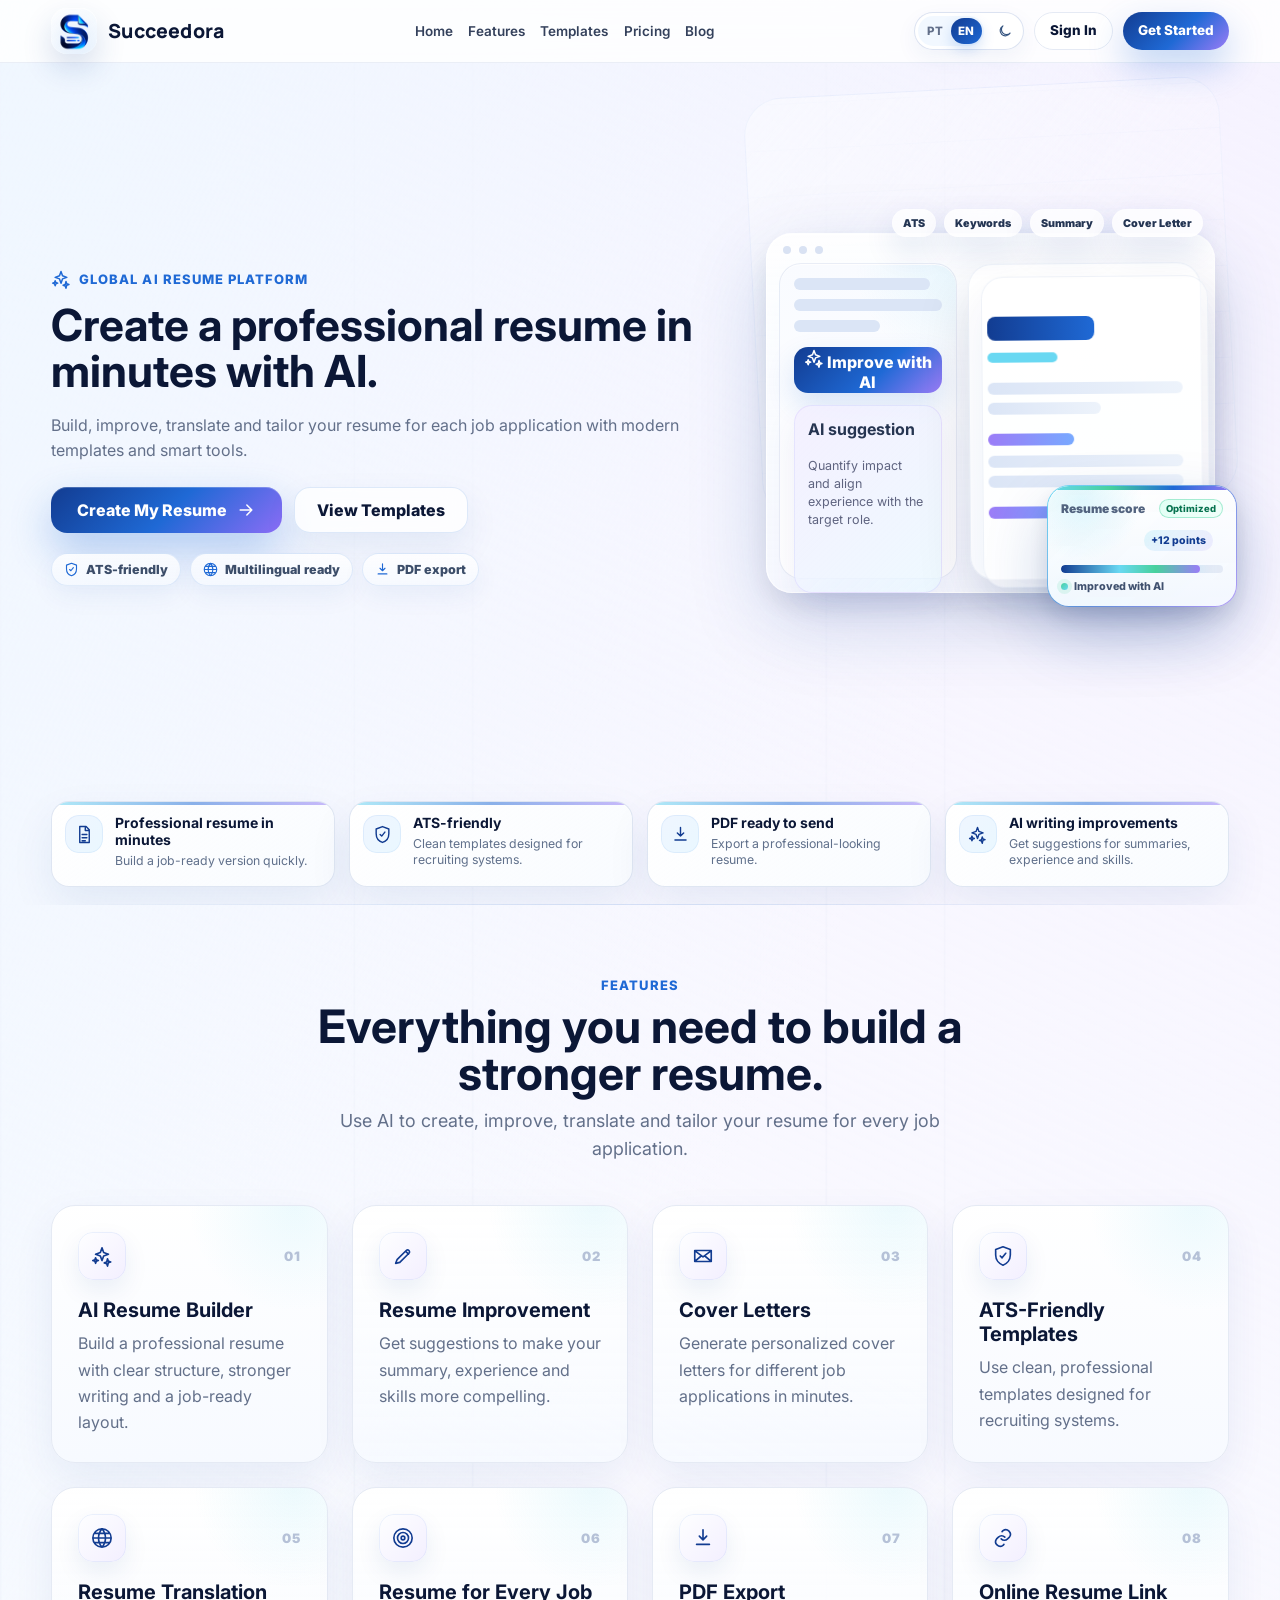
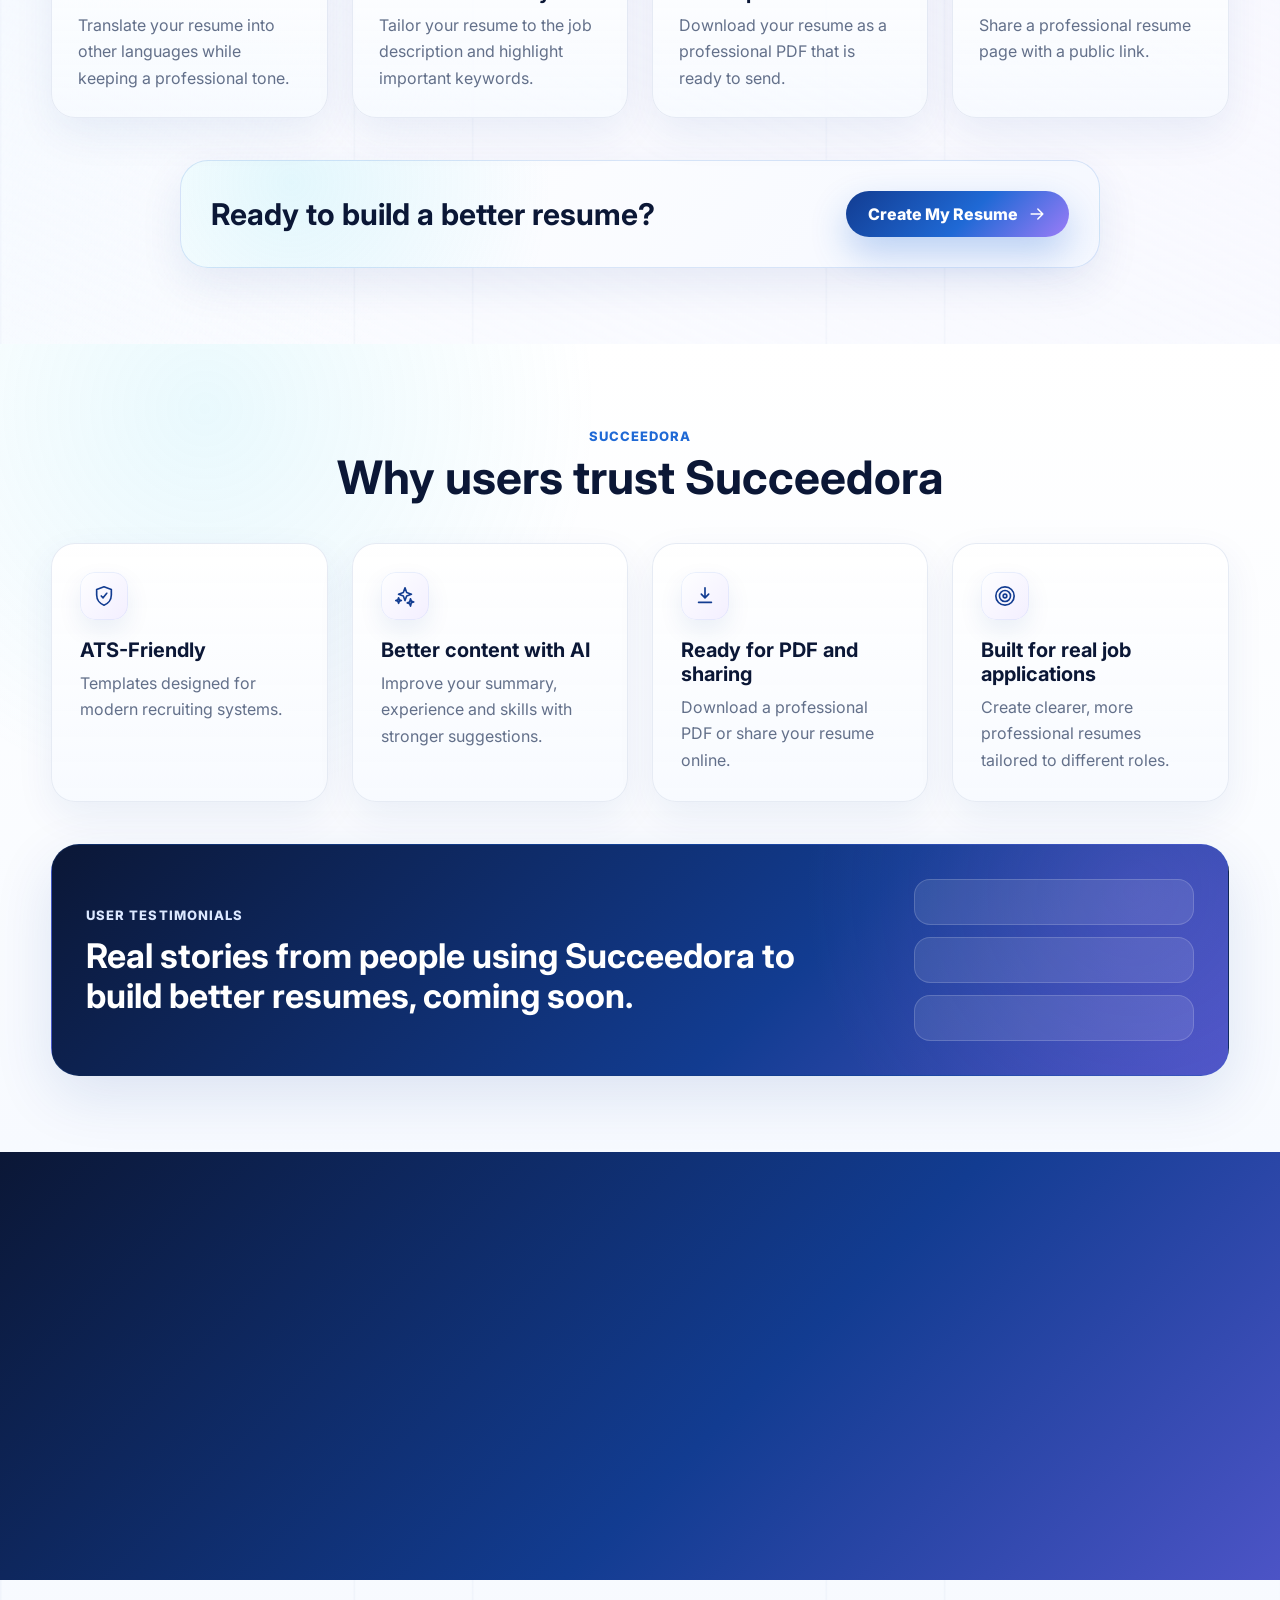
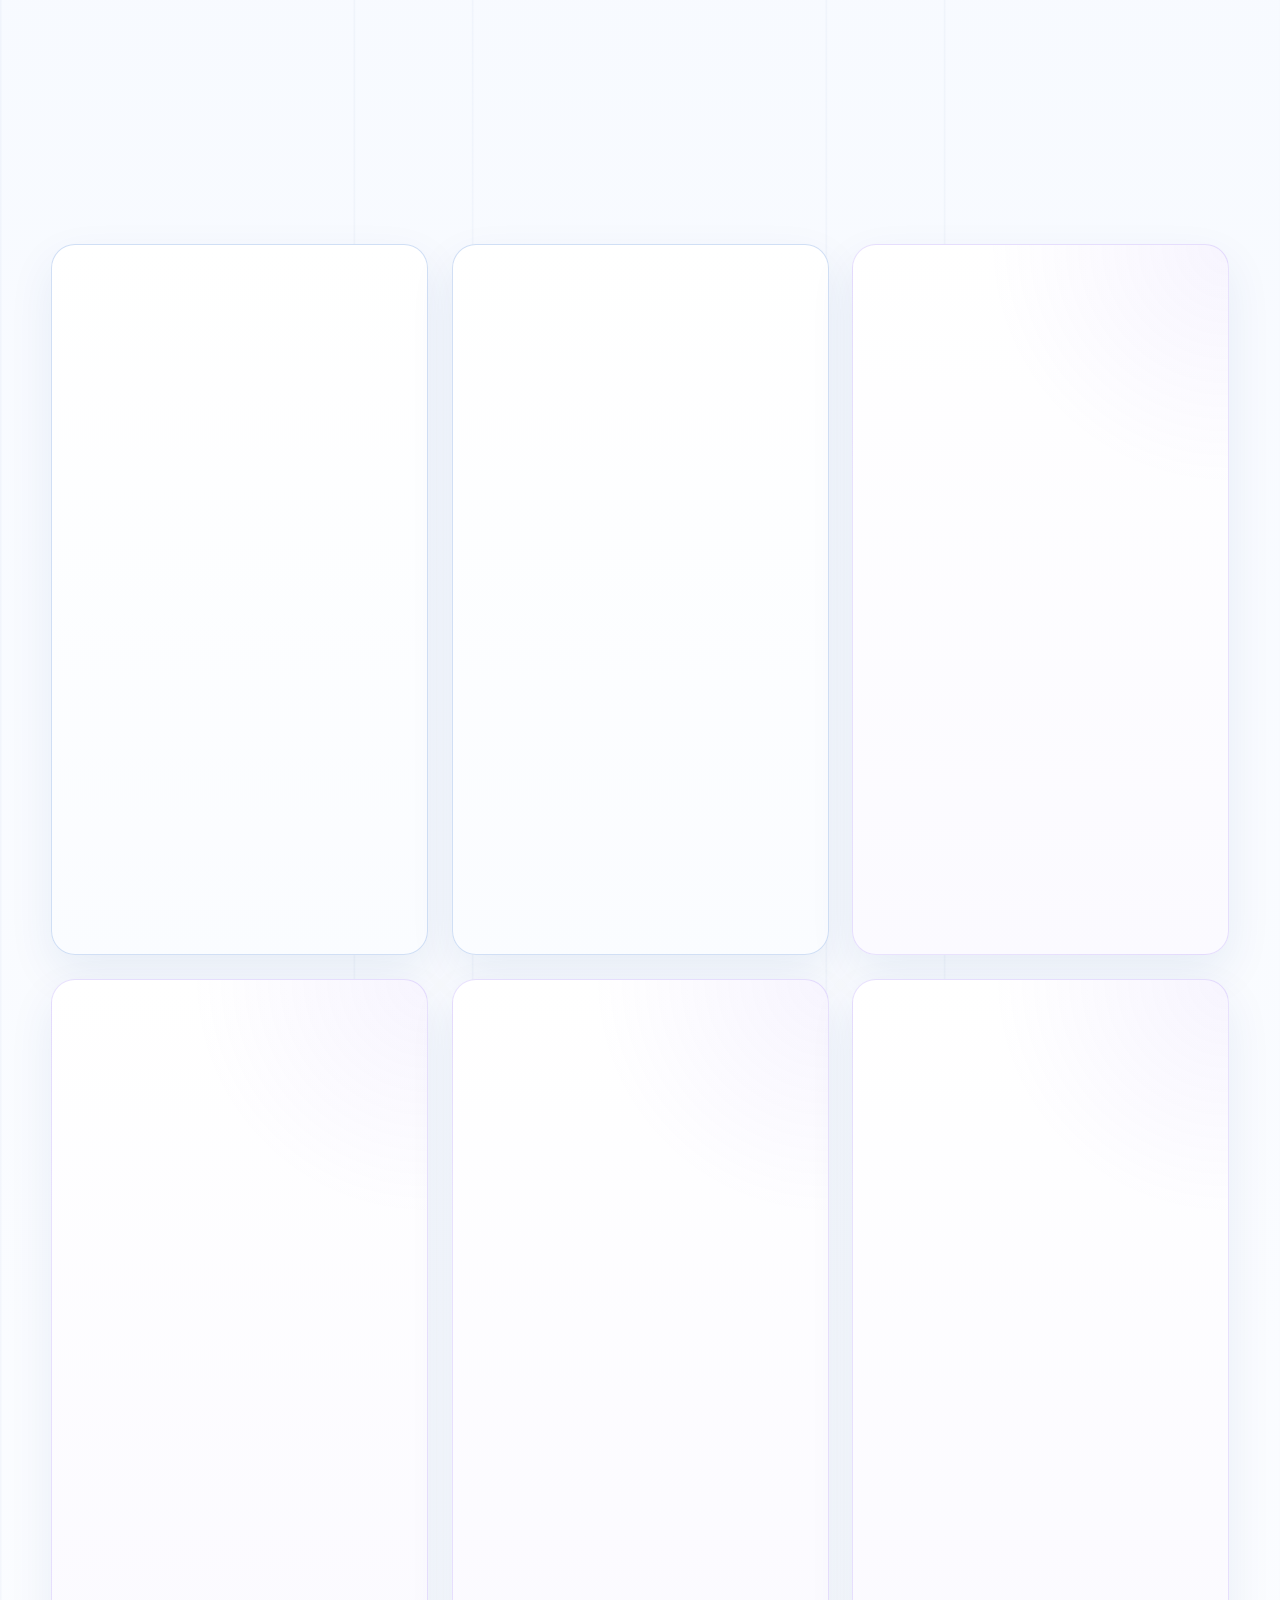
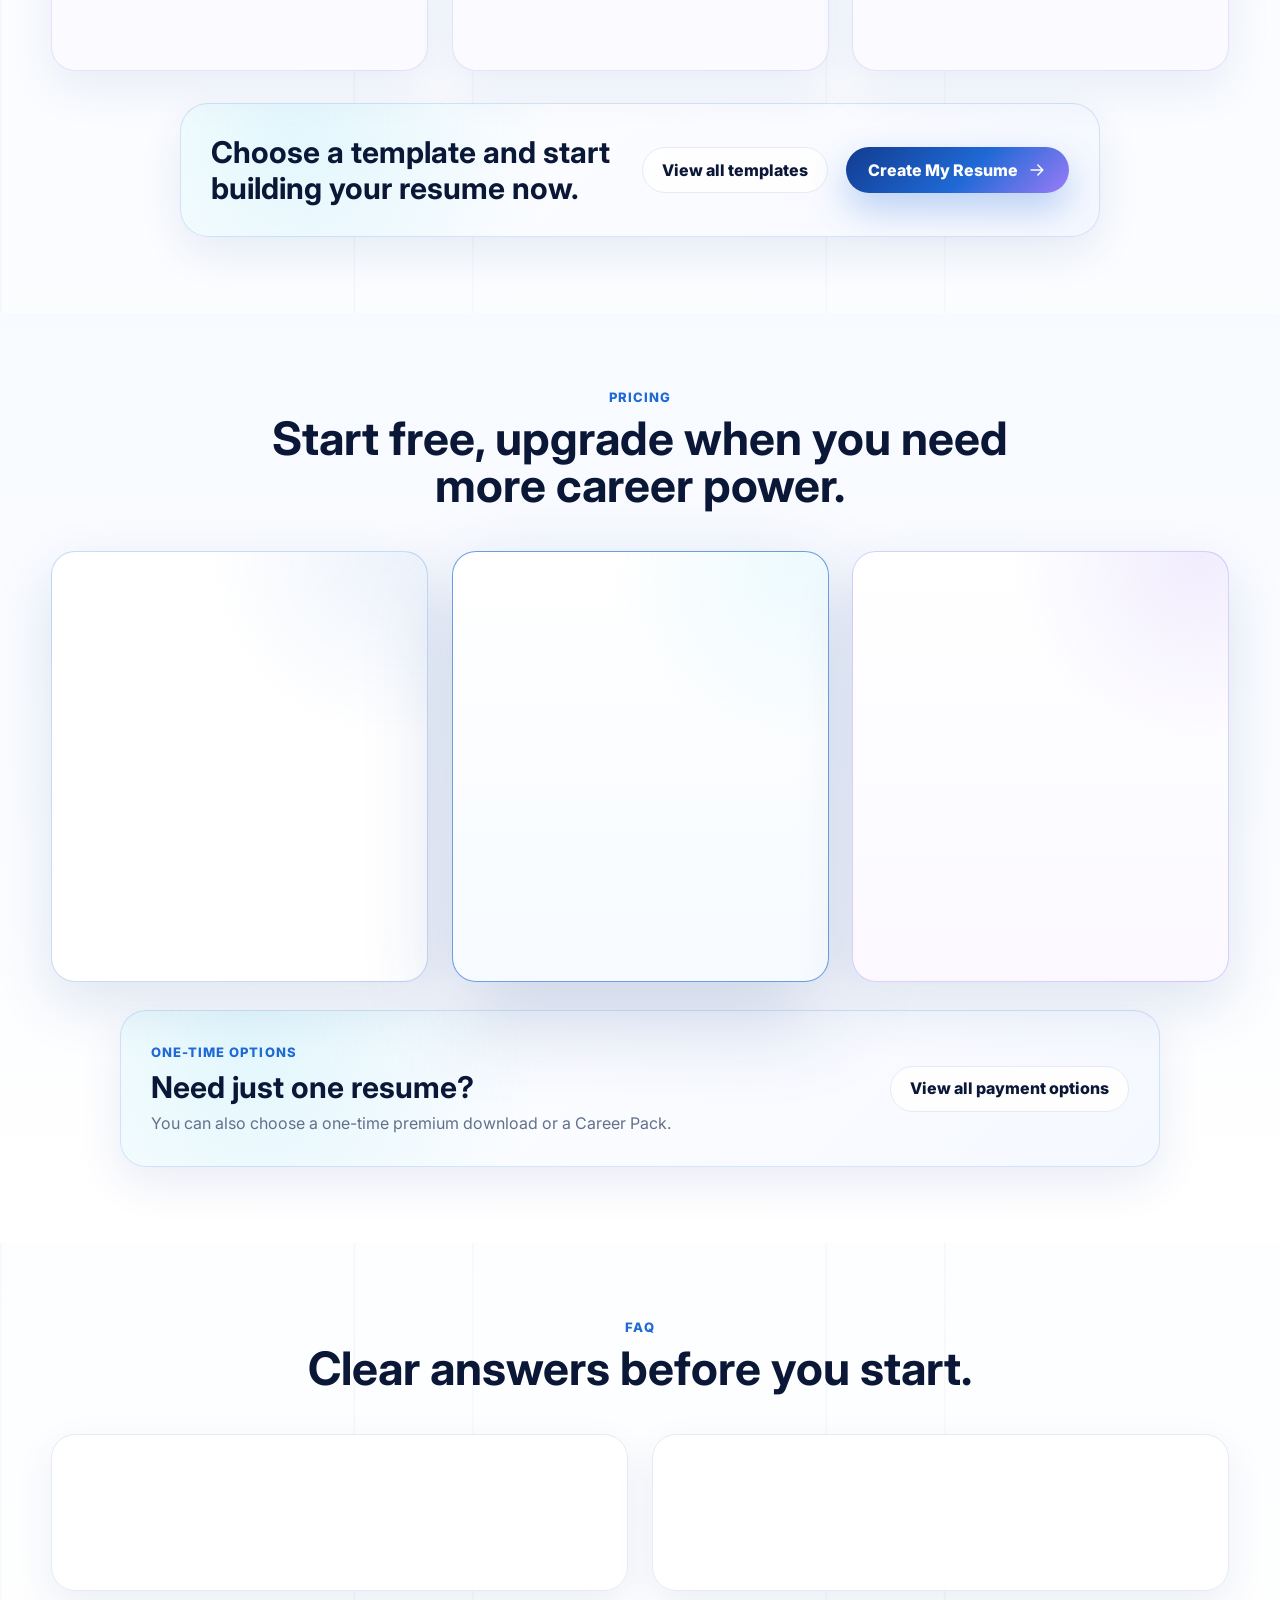
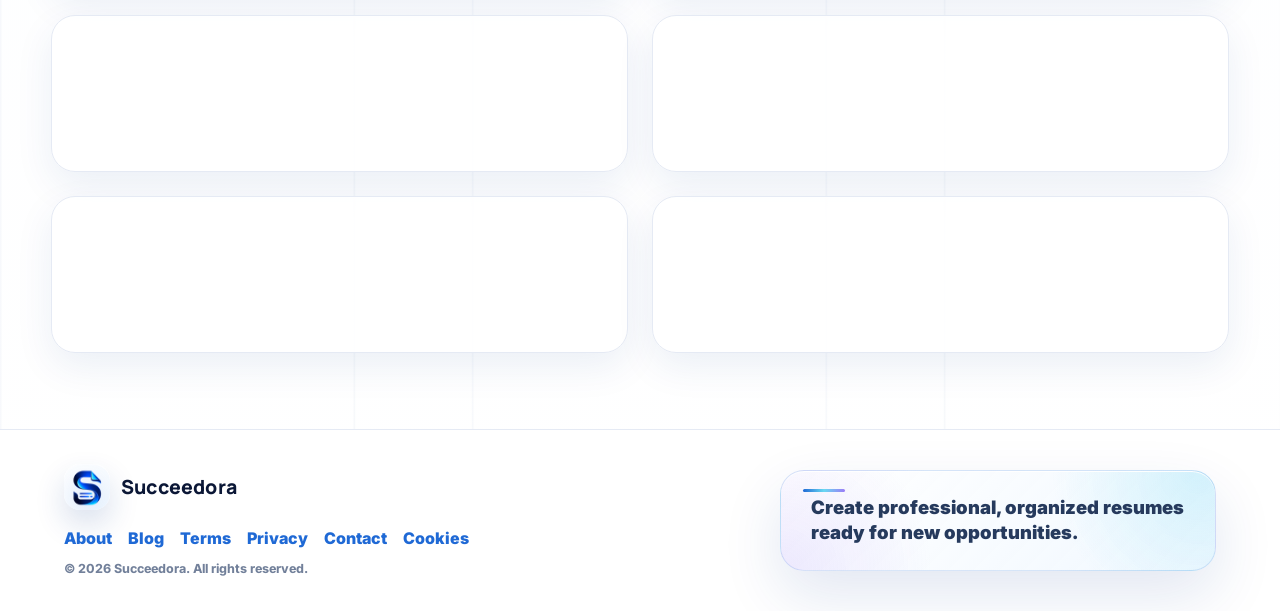
==== commit e2156dce: "Add social metadata and localized legal pages" ====
--- a/en/index.html
+++ b/en/index.html
@@ -3,6 +3,7 @@
   <head>
     <meta charset="UTF-8" />
     <meta name="viewport" content="width=device-width, initial-scale=1.0" />
+    <meta name="theme-color" content="#0f5bff" />
     <meta
       name="description"
       content="Create professional resumes, cover letters and smarter job applications with AI. Use modern templates, ATS analysis, translation and PDF export."
@@ -10,15 +11,23 @@
     <meta name="robots" content="index, follow" />
     <meta property="og:title" content="Succeedora — AI Resume Builder" />
     <meta property="og:description" content="Create professional resumes, cover letters and smarter job applications with AI. Use modern templates, ATS analysis, translation and PDF export." />
+    <meta property="og:image" content="https://succeedora.com/assets/brand/succeedora-og-en.png" />
+    <meta property="og:image:secure_url" content="https://succeedora.com/assets/brand/succeedora-og-en.png" />
+    <meta property="og:image:alt" content="Succeedora AI Resume Builder" />
+    <meta property="og:image:width" content="1200" />
+    <meta property="og:image:height" content="630" />
+    <meta property="og:image:type" content="image/png" />
     <meta property="og:type" content="website" />
     <meta property="og:url" content="https://succeedora.com/en" />
-    <meta name="twitter:card" content="summary" />
+    <meta name="twitter:card" content="summary_large_image" />
     <meta name="twitter:title" content="Succeedora — AI Resume Builder" />
     <meta name="twitter:description" content="Create professional resumes, cover letters and smarter job applications with AI. Use modern templates, ATS analysis, translation and PDF export." />
+    <meta name="twitter:image" content="https://succeedora.com/assets/brand/succeedora-og-en.png" />
+    <meta name="twitter:image:alt" content="Succeedora AI Resume Builder" />
     <link rel="canonical" href="https://succeedora.com/en" />
     <link rel="alternate" hreflang="pt-BR" href="https://succeedora.com/pt" />
     <link rel="alternate" hreflang="en" href="https://succeedora.com/en" />
-    <link rel="alternate" hreflang="x-default" href="https://succeedora.com/" />
+    <link rel="alternate" hreflang="x-default" href="https://succeedora.com/en" />
     <title>Succeedora — AI Resume Builder</title>
     <link rel="preconnect" href="https://fonts.googleapis.com" />
     <link rel="preconnect" href="https://fonts.gstatic.com" crossorigin />
@@ -30,6 +39,7 @@
     />
     <noscript><link rel="stylesheet" href="https://fonts.googleapis.com/css2?family=Inter:wght@400;500;600;700;800&family=Manrope:wght@700;800&display=swap" /></noscript>
     <link rel="shortcut icon" href="/favicon.ico" />
+    <link rel="manifest" href="/manifest.webmanifest" />
     <link rel="icon" type="image/png" sizes="192x192" href="../assets/brand/succeedora-favicon-192.png" />
     <link rel="apple-touch-icon" sizes="192x192" href="../assets/brand/succeedora-favicon-192.png" />
     <link rel="preload" href="../assets/brand/succeedora-logo-premium-96.png" as="image" type="image/png" />
--- a/styles.css
+++ b/styles.css
@@ -6011,14 +6011,17 @@
 }
 
 .app-shell {
-  display: grid;
-  grid-template-columns: 248px minmax(0, 1fr);
+  --dashboard-sidebar-width: 248px;
+  --dashboard-sidebar-collapsed-width: 70px;
+  --sidebar-ease: cubic-bezier(0.22, 1, 0.36, 1);
+  display: grid;
+  grid-template-columns: var(--dashboard-sidebar-width) minmax(0, 1fr);
   min-height: 100vh;
-  transition: grid-template-columns 0.32s cubic-bezier(0.22, 1, 0.36, 1);
+  transition: grid-template-columns 260ms var(--sidebar-ease);
 }
 
 .app-shell.sidebar-collapsed {
-  grid-template-columns: 70px minmax(0, 1fr);
+  grid-template-columns: var(--dashboard-sidebar-collapsed-width) minmax(0, 1fr);
 }
 
 .sidebar {
@@ -6028,7 +6031,7 @@
   z-index: 30;
   display: flex;
   flex-direction: column;
-  width: 248px;
+  width: var(--dashboard-sidebar-width);
   height: 100vh;
   overflow-y: auto;
   padding: 18px 16px;
@@ -6038,11 +6041,16 @@
     #fff;
   scrollbar-width: none;
   transition:
-    width 0.32s cubic-bezier(0.22, 1, 0.36, 1),
-    padding 0.32s cubic-bezier(0.22, 1, 0.36, 1),
-    box-shadow 0.24s ease,
-    background 0.24s ease;
+    width 260ms var(--sidebar-ease),
+    padding 260ms var(--sidebar-ease),
+    box-shadow 220ms ease,
+    background 220ms ease,
+    transform 280ms var(--sidebar-ease);
   will-change: width, padding;
+}
+
+.sidebar-backdrop {
+  display: none;
 }
 
 .app-shell.sidebar-collapsed .sidebar {
@@ -6063,17 +6071,80 @@
   display: inline-flex;
 }
 
+.sidebar-collapse-button .icon,
+.sidebar-toggle .icon {
+  transition: transform 220ms cubic-bezier(0.22, 1, 0.36, 1), opacity 180ms ease;
+}
+
+.sidebar-collapse-button:hover,
+.sidebar-toggle:hover {
+  transform: translateY(-1px);
+}
+
+.app-shell.sidebar-collapsed .sidebar-collapse-button .icon {
+  transform: rotate(180deg);
+}
+
 .app-shell.sidebar-collapsed .sidebar {
-  width: 70px;
+  width: var(--dashboard-sidebar-collapsed-width);
   padding: 16px 10px;
 }
 
+.sidebar .brand,
+.side-nav a,
+.sidebar-link-button,
+.sidebar-upgrade,
+.sidebar .sidebar-toggle {
+  transition:
+    opacity 180ms ease,
+    transform 180ms ease,
+    max-width 260ms var(--sidebar-ease),
+    background-color 180ms ease,
+    color 180ms ease,
+    border-color 180ms ease,
+    box-shadow 180ms ease;
+}
+
+.brand-word,
+.side-nav a span,
+.sidebar-link-button span,
+.sidebar-upgrade {
+  opacity: 1;
+  transform: translateX(0);
+  visibility: visible;
+  transition:
+    opacity 180ms ease 90ms,
+    transform 180ms ease 90ms,
+    visibility 0ms linear 90ms,
+    max-width 260ms var(--sidebar-ease);
+}
+
+.side-nav a span,
+.sidebar-link-button span {
+  display: inline-block;
+  max-width: 172px;
+  overflow: hidden;
+  text-overflow: ellipsis;
+}
+
+.brand-word {
+  display: inline-block;
+  max-width: 150px;
+  overflow: hidden;
+}
+
 .app-shell.sidebar-collapsed .brand-word,
-.app-shell.sidebar-collapsed .side-nav a,
-.app-shell.sidebar-collapsed .sidebar-link-button,
-.app-shell.sidebar-collapsed .sidebar-upgrade,
-.app-shell.sidebar-collapsed .sidebar-toggle {
-  font-size: 0;
+.app-shell.sidebar-collapsed .side-nav a span,
+.app-shell.sidebar-collapsed .sidebar-link-button span {
+  max-width: 0;
+  opacity: 0;
+  transform: translateX(-6px);
+  visibility: hidden;
+  transition:
+    opacity 120ms ease,
+    transform 120ms ease,
+    visibility 0ms linear 120ms,
+    max-width 220ms var(--sidebar-ease);
 }
 
 .app-shell.sidebar-collapsed .sidebar-head {
@@ -6081,13 +6152,17 @@
 }
 
 .app-shell.sidebar-collapsed .sidebar-head .brand {
-  display: none;
+  max-width: 0;
+  opacity: 0;
+  overflow: hidden;
+  pointer-events: none;
+  transform: translateX(-6px);
 }
 
 .app-shell.sidebar-collapsed .side-nav a,
 .app-shell.sidebar-collapsed .sidebar-link-button {
-  display: grid;
-  place-items: center;
+  display: flex;
+  gap: 0;
   justify-content: center;
   width: 42px;
   height: 42px;
@@ -6097,11 +6172,6 @@
   border-radius: 15px;
 }
 
-.app-shell.sidebar-collapsed .side-nav a span,
-.app-shell.sidebar-collapsed .sidebar-link-button span {
-  display: none;
-}
-
 .app-shell.sidebar-collapsed .side-nav a .icon,
 .app-shell.sidebar-collapsed .sidebar-link-button .icon {
   width: 19px;
@@ -6116,7 +6186,18 @@
 }
 
 .app-shell.sidebar-collapsed .sidebar-upgrade {
-  display: none;
+  max-height: 0;
+  margin: 0;
+  padding: 0;
+  opacity: 0;
+  overflow: hidden;
+  pointer-events: none;
+  transform: translateX(-6px);
+  transition:
+    opacity 120ms ease,
+    transform 120ms ease,
+    max-height 220ms var(--sidebar-ease),
+    padding 220ms var(--sidebar-ease);
 }
 
 .sidebar-head {
@@ -6152,6 +6233,12 @@
   font-weight: 820;
   line-height: 1.2;
   white-space: nowrap;
+  transition:
+    transform 180ms ease,
+    background-color 180ms ease,
+    color 180ms ease,
+    border-color 180ms ease,
+    box-shadow 180ms ease;
 }
 
 .side-nav a .icon,
@@ -6168,6 +6255,7 @@
   color: var(--blue);
   border-color: rgba(31, 105, 213, 0.12);
   background: linear-gradient(135deg, #eef5ff, #f6f2ff);
+  transform: translateX(2px);
 }
 
 .side-nav a:hover .icon,
@@ -6194,6 +6282,7 @@
 }
 
 .sidebar-upgrade {
+  max-height: 220px;
   padding: 12px;
   border-radius: 16px;
   color: #fff;
@@ -6244,11 +6333,18 @@
   font: inherit;
   font-size: 13.5px;
   font-weight: 820;
+  transition:
+    transform 180ms ease,
+    background-color 180ms ease,
+    color 180ms ease,
+    border-color 180ms ease,
+    box-shadow 180ms ease;
 }
 
 .sidebar-link-button:hover {
   color: var(--blue);
   background: #f3f8ff;
+  transform: translateX(2px);
 }
 
 .sidebar-link-button.danger {
@@ -6264,6 +6360,10 @@
 .dashboard-main {
   grid-column: 2;
   min-width: 0;
+  transition:
+    width 260ms var(--sidebar-ease),
+    margin-left 260ms var(--sidebar-ease),
+    transform 260ms var(--sidebar-ease);
 }
 
 .dashboard-topbar {
@@ -6274,6 +6374,13 @@
   border-bottom: 1px solid var(--line);
   background: rgba(247, 250, 255, 0.86);
   backdrop-filter: blur(16px);
+  transition:
+    padding 260ms var(--sidebar-ease),
+    width 260ms var(--sidebar-ease),
+    transform 260ms var(--sidebar-ease),
+    background 220ms ease,
+    box-shadow 220ms ease,
+    border-color 220ms ease;
 }
 
 .dashboard-topbar h1 {
@@ -6602,6 +6709,10 @@
 .ai-page,
 .builder-page {
   padding: 28px;
+  transition:
+    padding 260ms var(--sidebar-ease),
+    width 260ms var(--sidebar-ease),
+    transform 260ms var(--sidebar-ease);
 }
 
 .workspace-home {
@@ -23933,8 +24044,28 @@
     z-index: 40;
     width: min(86vw, 300px);
     transform: translateX(-105%);
-    transition: transform 0.2s ease;
+    transition: transform 280ms cubic-bezier(0.22, 1, 0.36, 1), box-shadow 220ms ease;
     box-shadow: var(--shadow);
+    will-change: transform;
+  }
+
+  .sidebar-backdrop {
+    position: fixed;
+    inset: 0;
+    z-index: 35;
+    display: block;
+    border: 0;
+    padding: 0;
+    background: rgba(10, 18, 36, 0.28);
+    opacity: 0;
+    pointer-events: none;
+    transition: opacity 240ms ease;
+    backdrop-filter: blur(3px);
+  }
+
+  .sidebar.open + .sidebar-backdrop {
+    opacity: 1;
+    pointer-events: auto;
   }
 
   .app-shell.sidebar-collapsed .sidebar {
@@ -23951,6 +24082,7 @@
   .app-shell.sidebar-collapsed .side-nav a,
   .app-shell.sidebar-collapsed .sidebar-link-button {
     display: flex;
+    gap: 10px;
     justify-content: flex-start;
     width: 100%;
     height: auto;
@@ -23960,12 +24092,34 @@
 
   .app-shell.sidebar-collapsed .side-nav a span,
   .app-shell.sidebar-collapsed .sidebar-link-button span {
-    display: inline;
+    display: inline-block;
+    max-width: 190px;
+    opacity: 1;
+    transform: translateX(0);
+    visibility: visible;
+  }
+
+  .app-shell.sidebar-collapsed .brand-word {
+    max-width: 150px;
+    opacity: 1;
+    transform: translateX(0);
+    visibility: visible;
+  }
+
+  .app-shell.sidebar-collapsed .sidebar-head .brand {
+    max-width: none;
+    opacity: 1;
+    pointer-events: auto;
+    transform: none;
   }
 
   .app-shell.sidebar-collapsed .sidebar-upgrade {
-    display: block;
     font-size: inherit;
+    max-height: 220px;
+    padding: 12px;
+    opacity: 1;
+    pointer-events: auto;
+    transform: none;
   }
 
   .sidebar-upgrade:empty {
